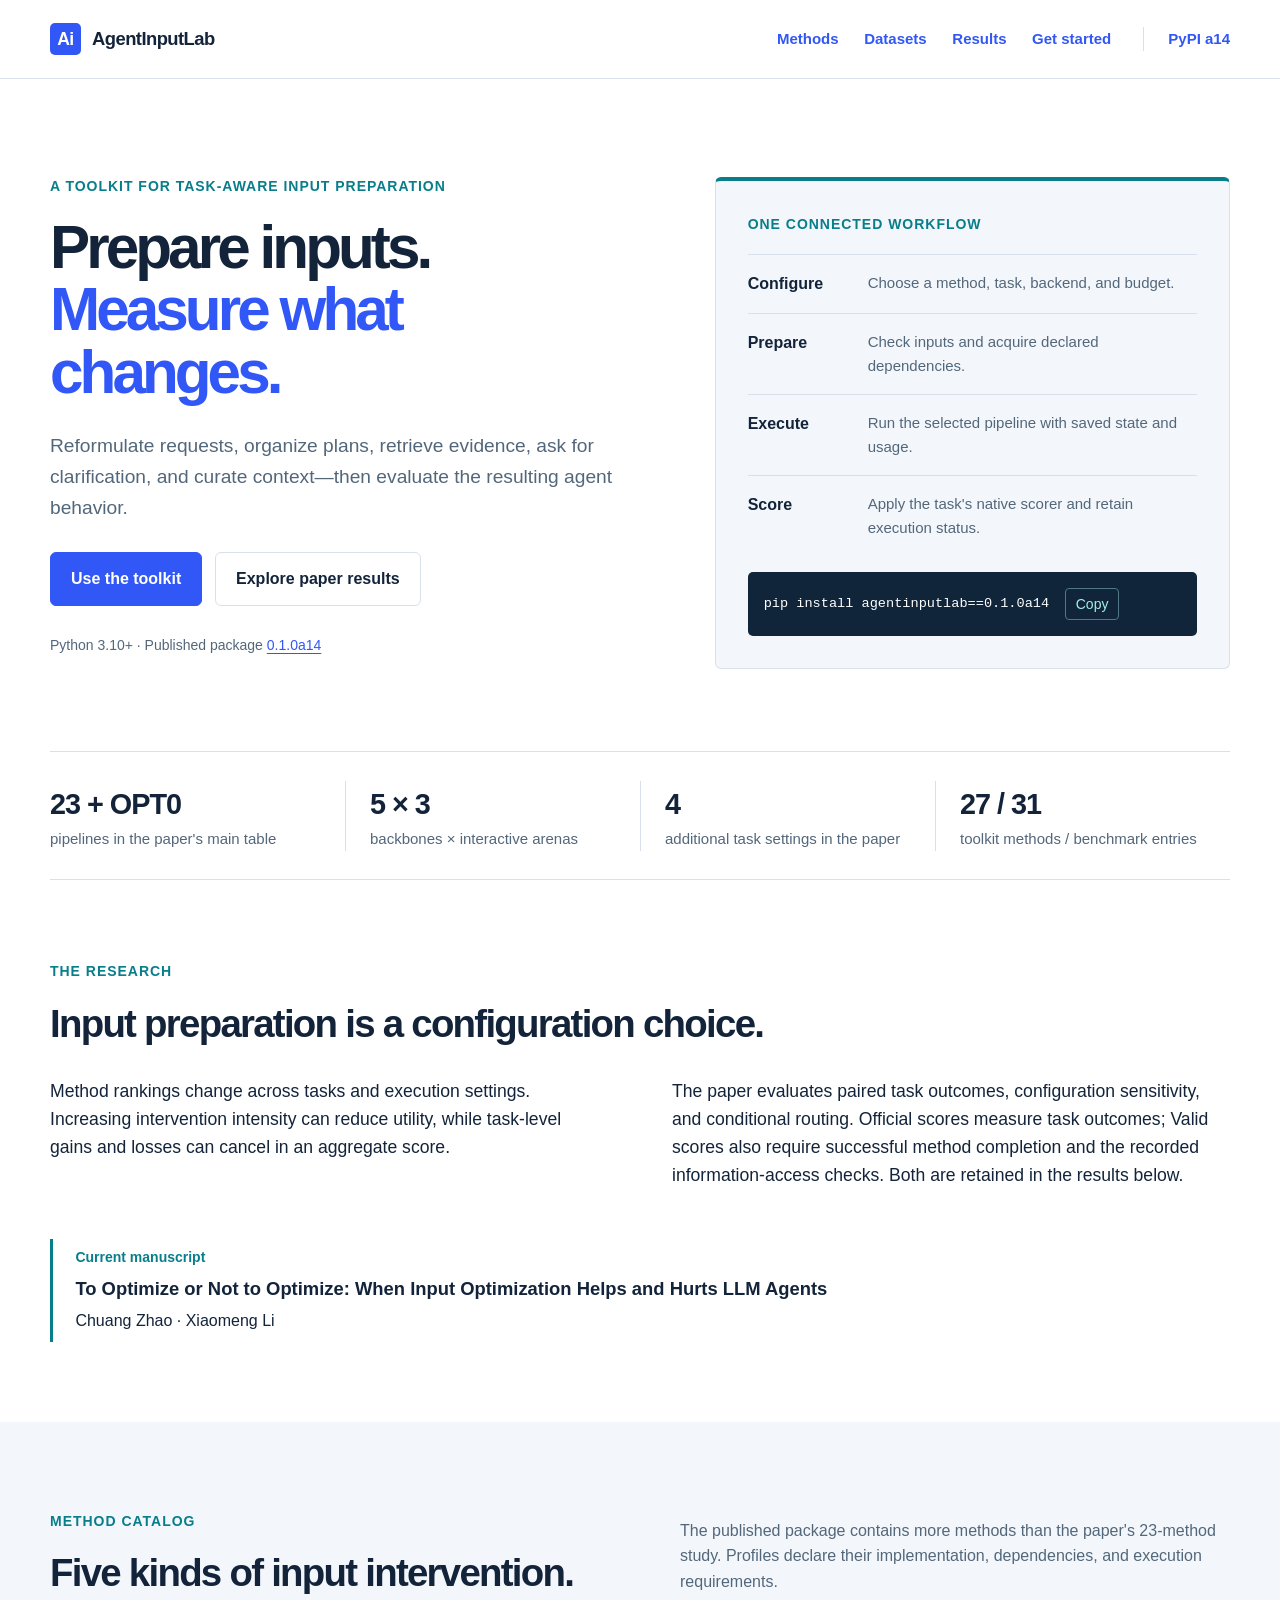
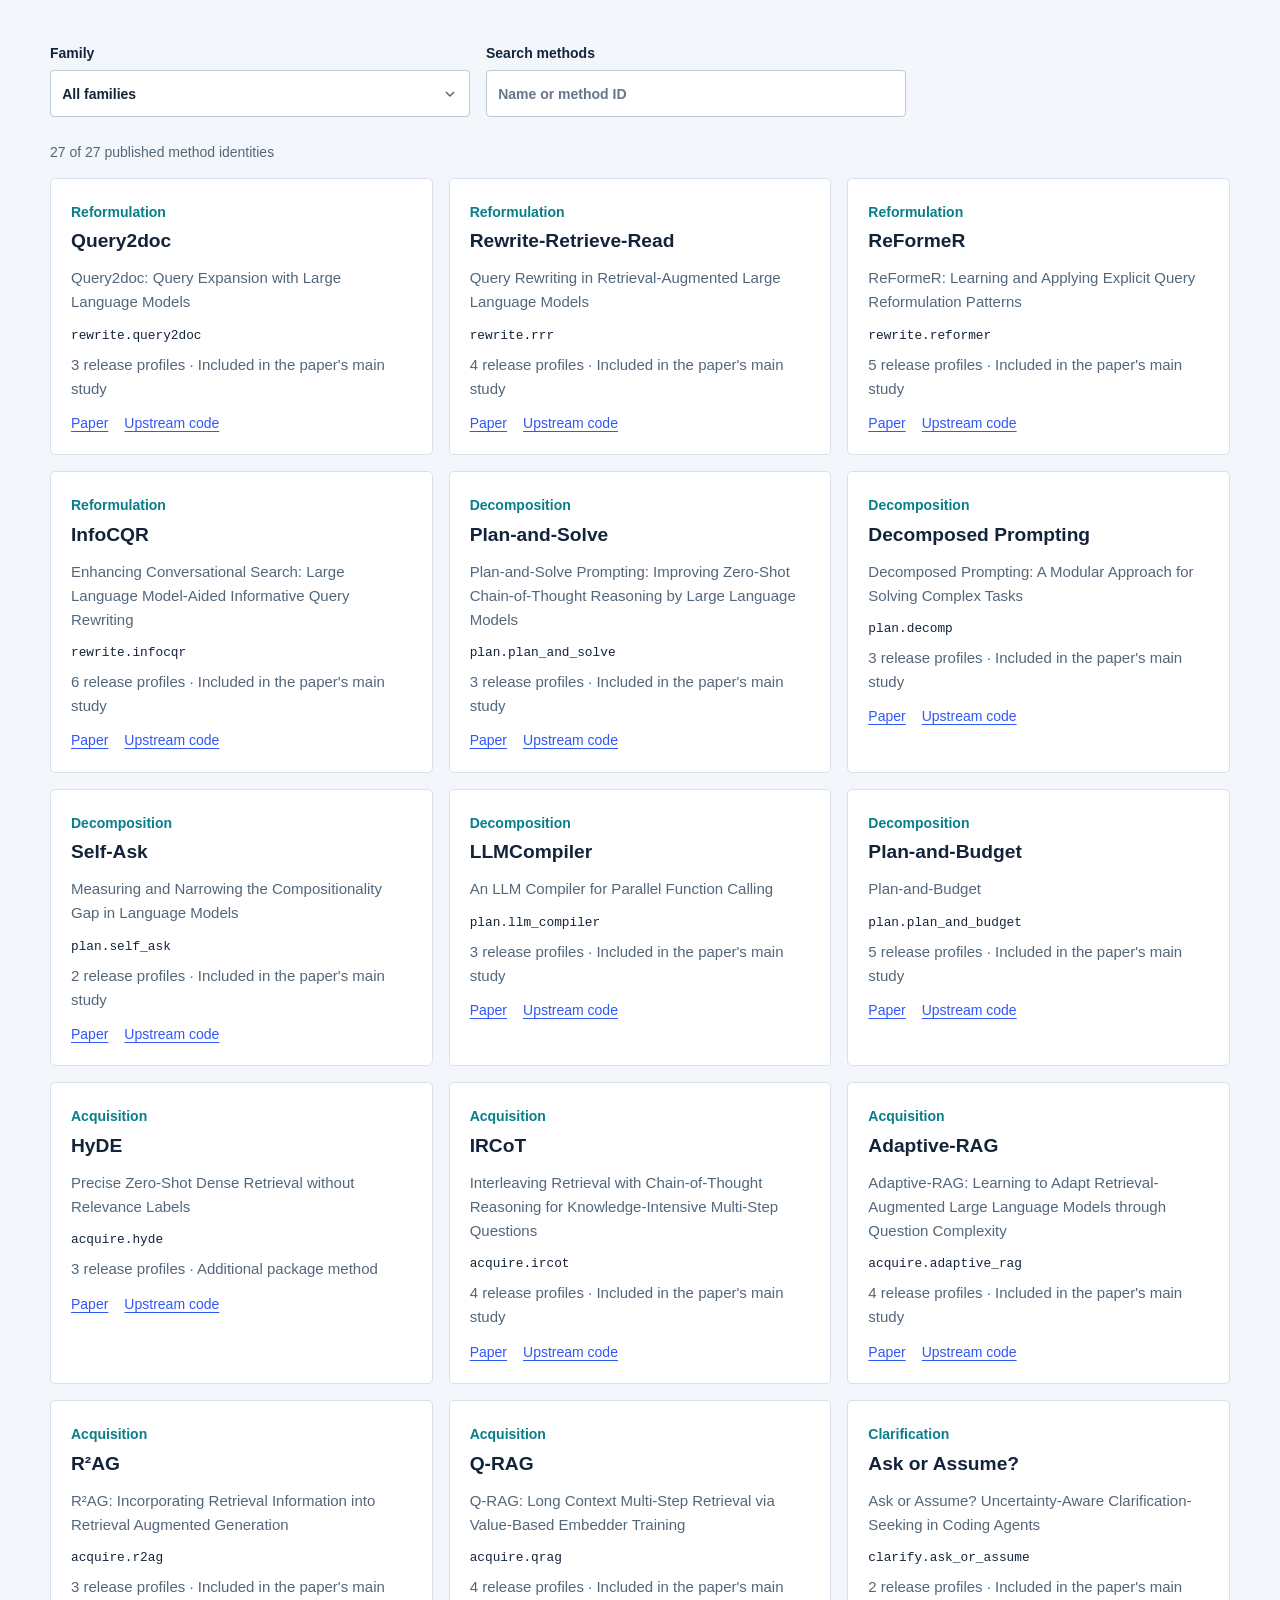
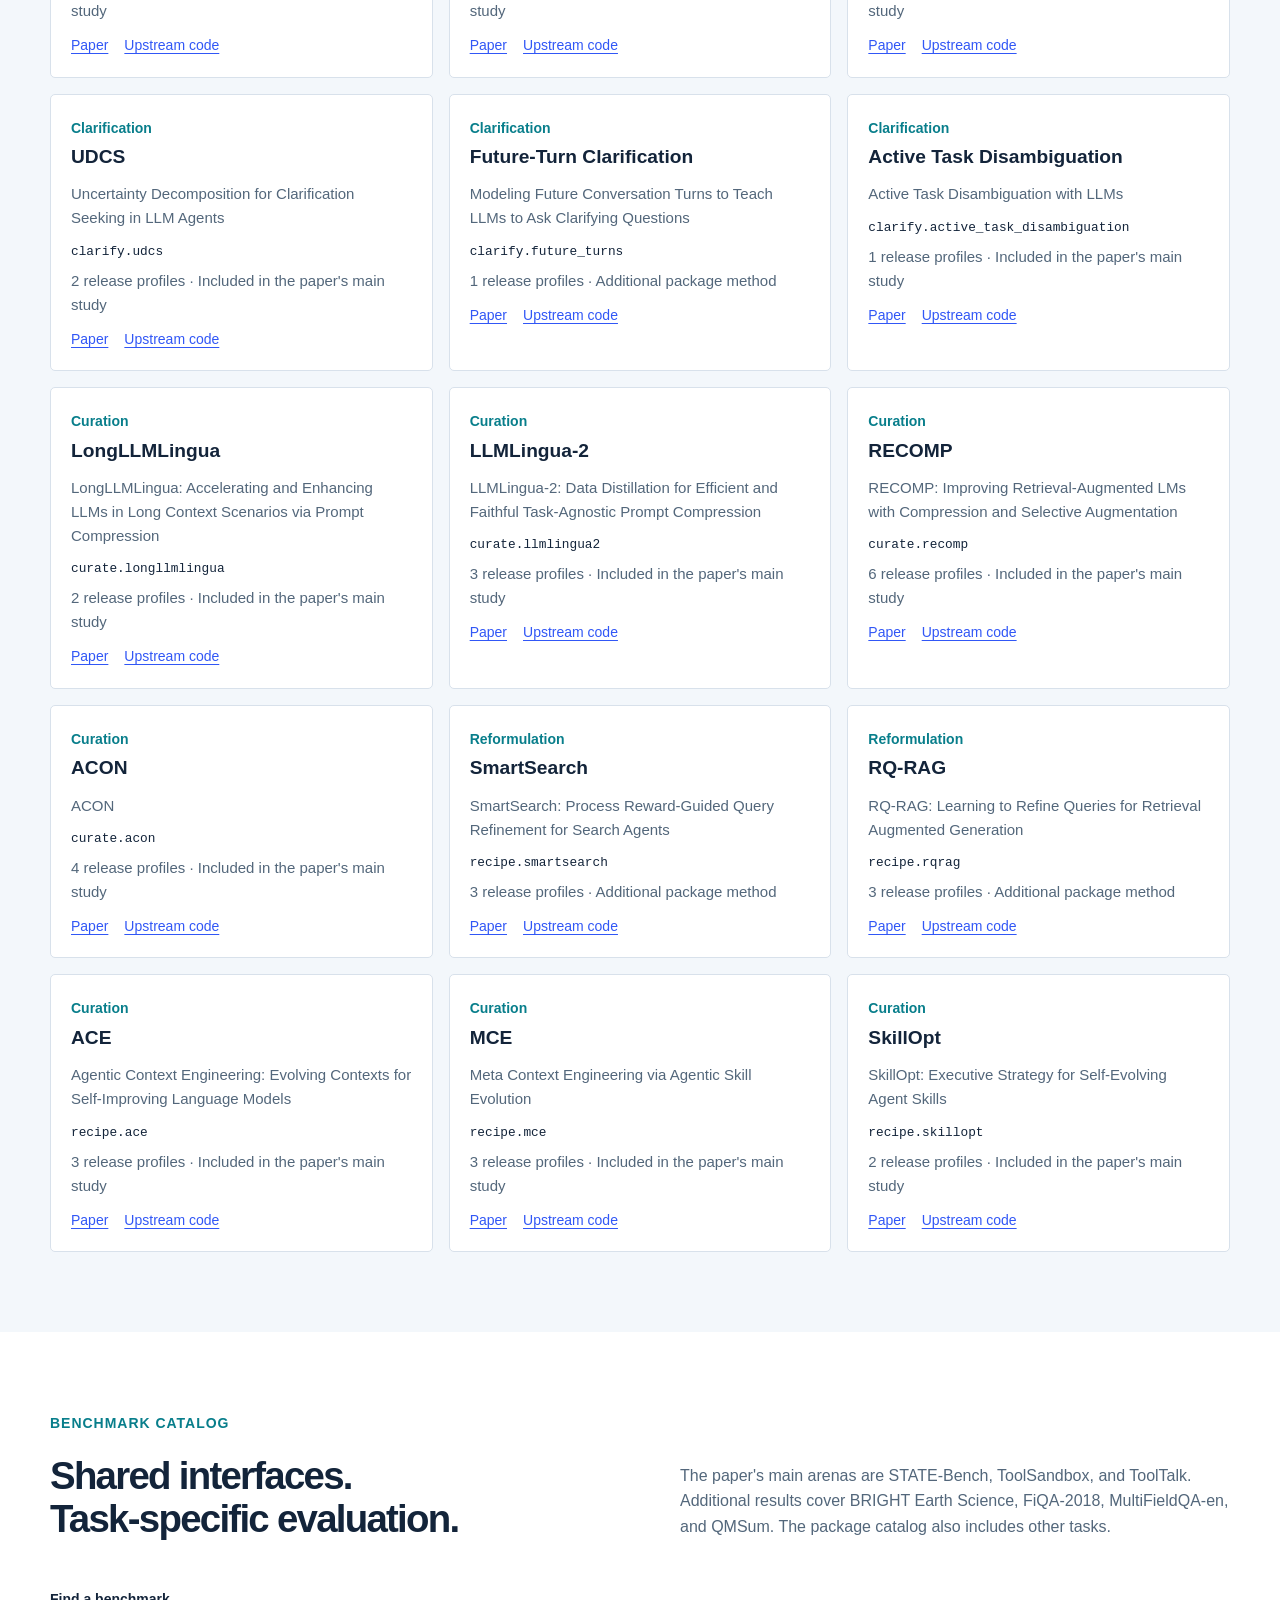
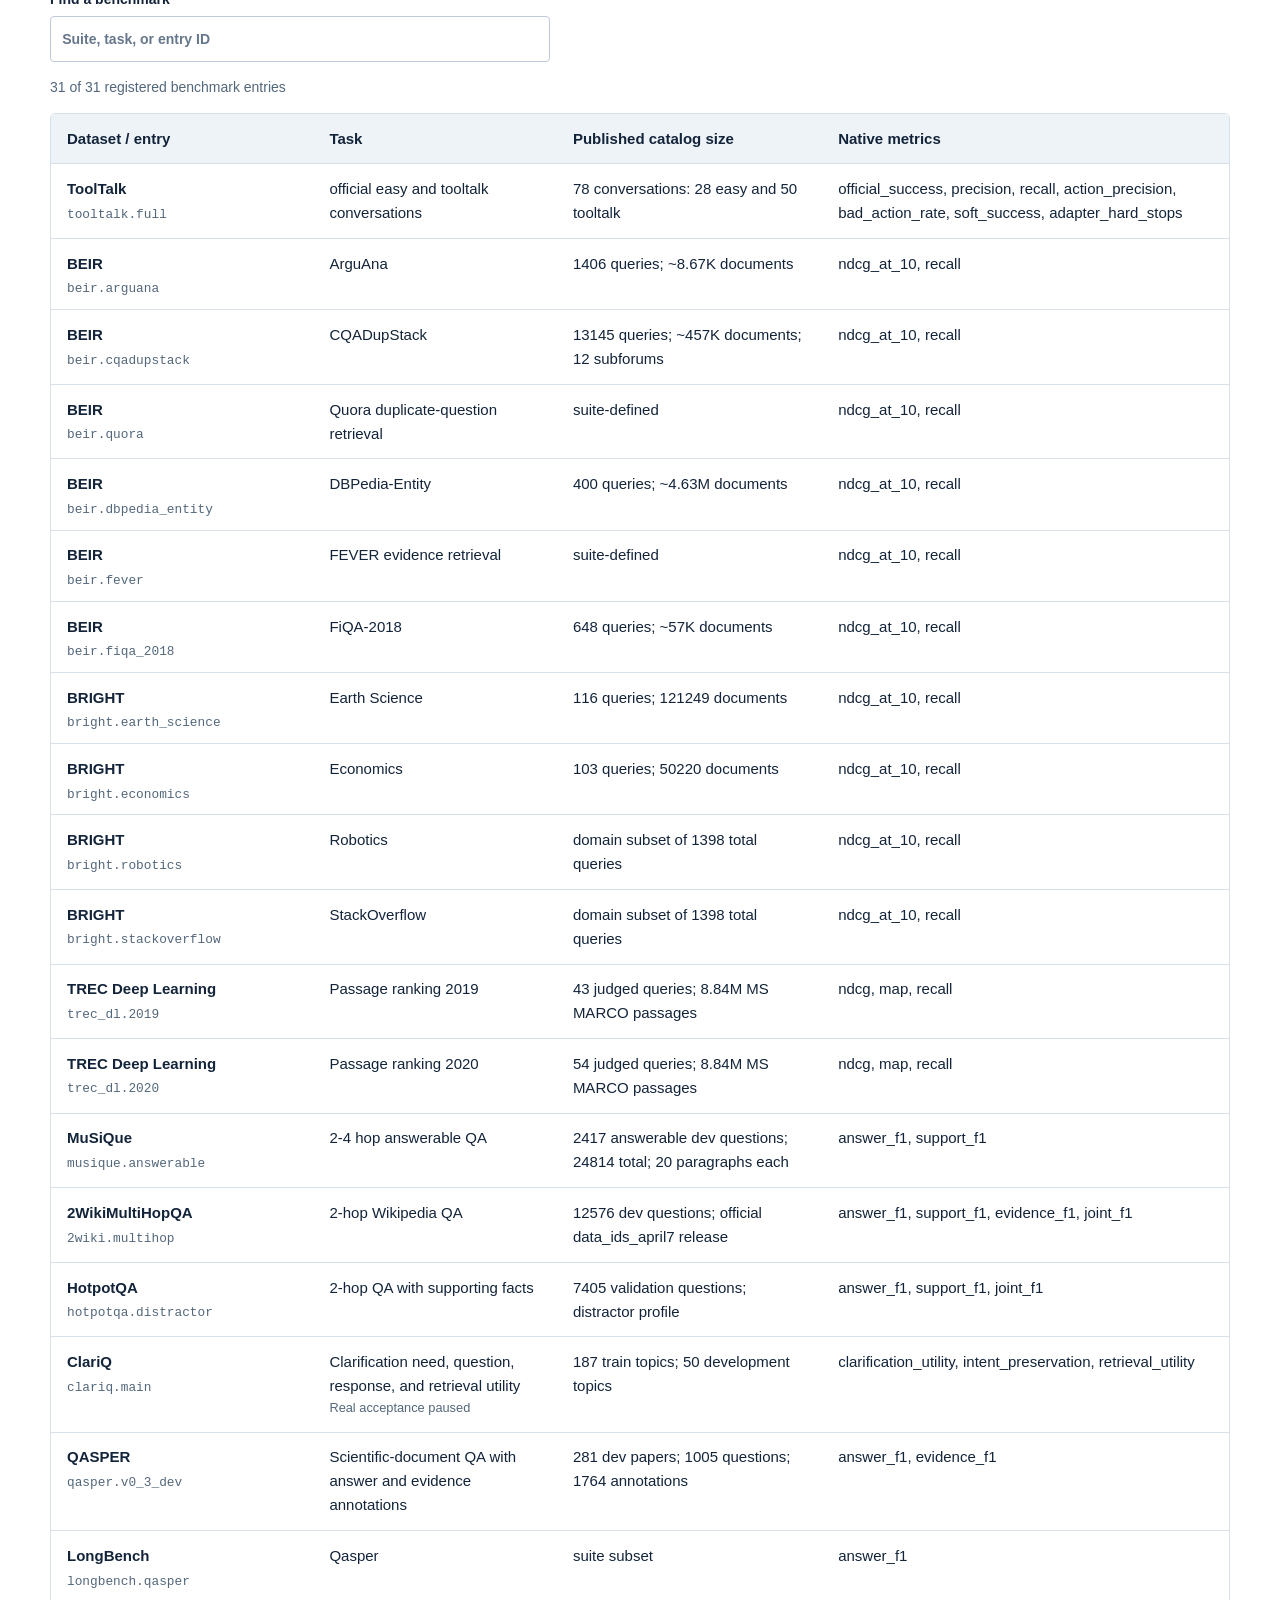
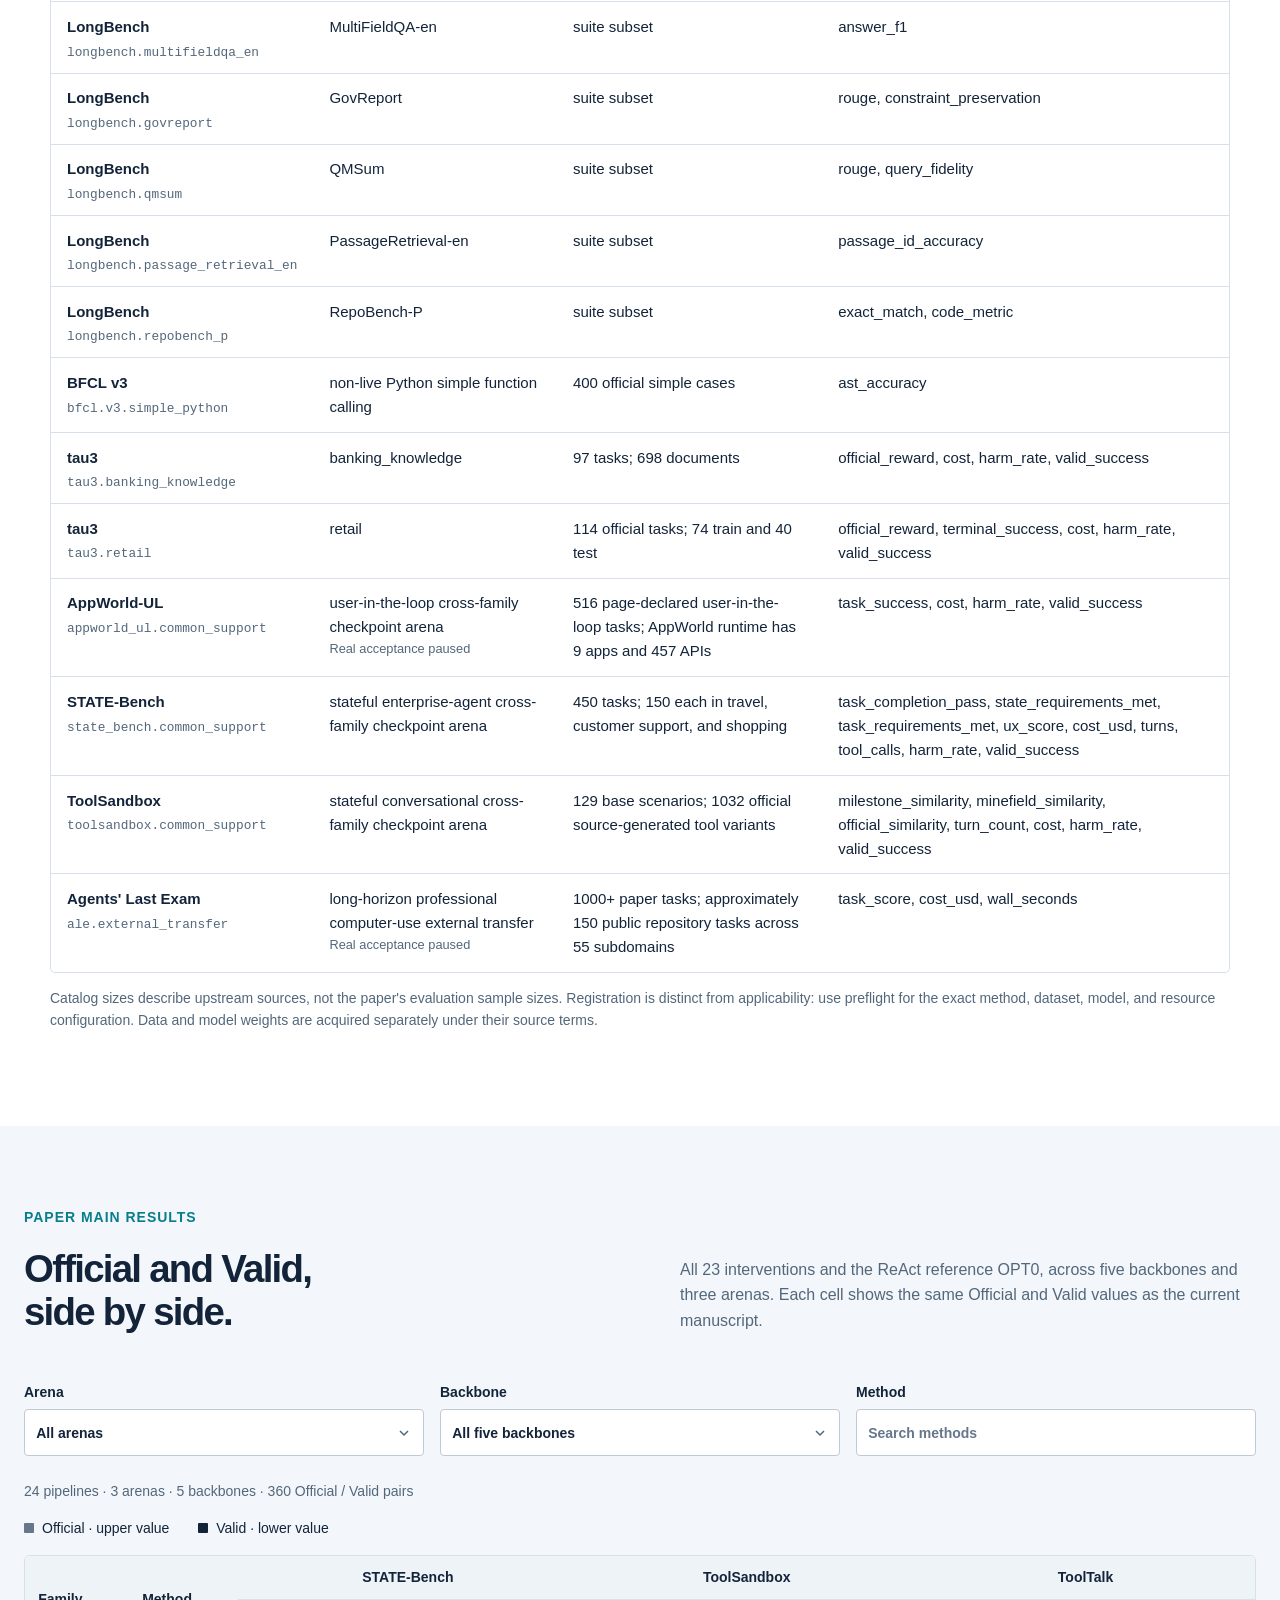
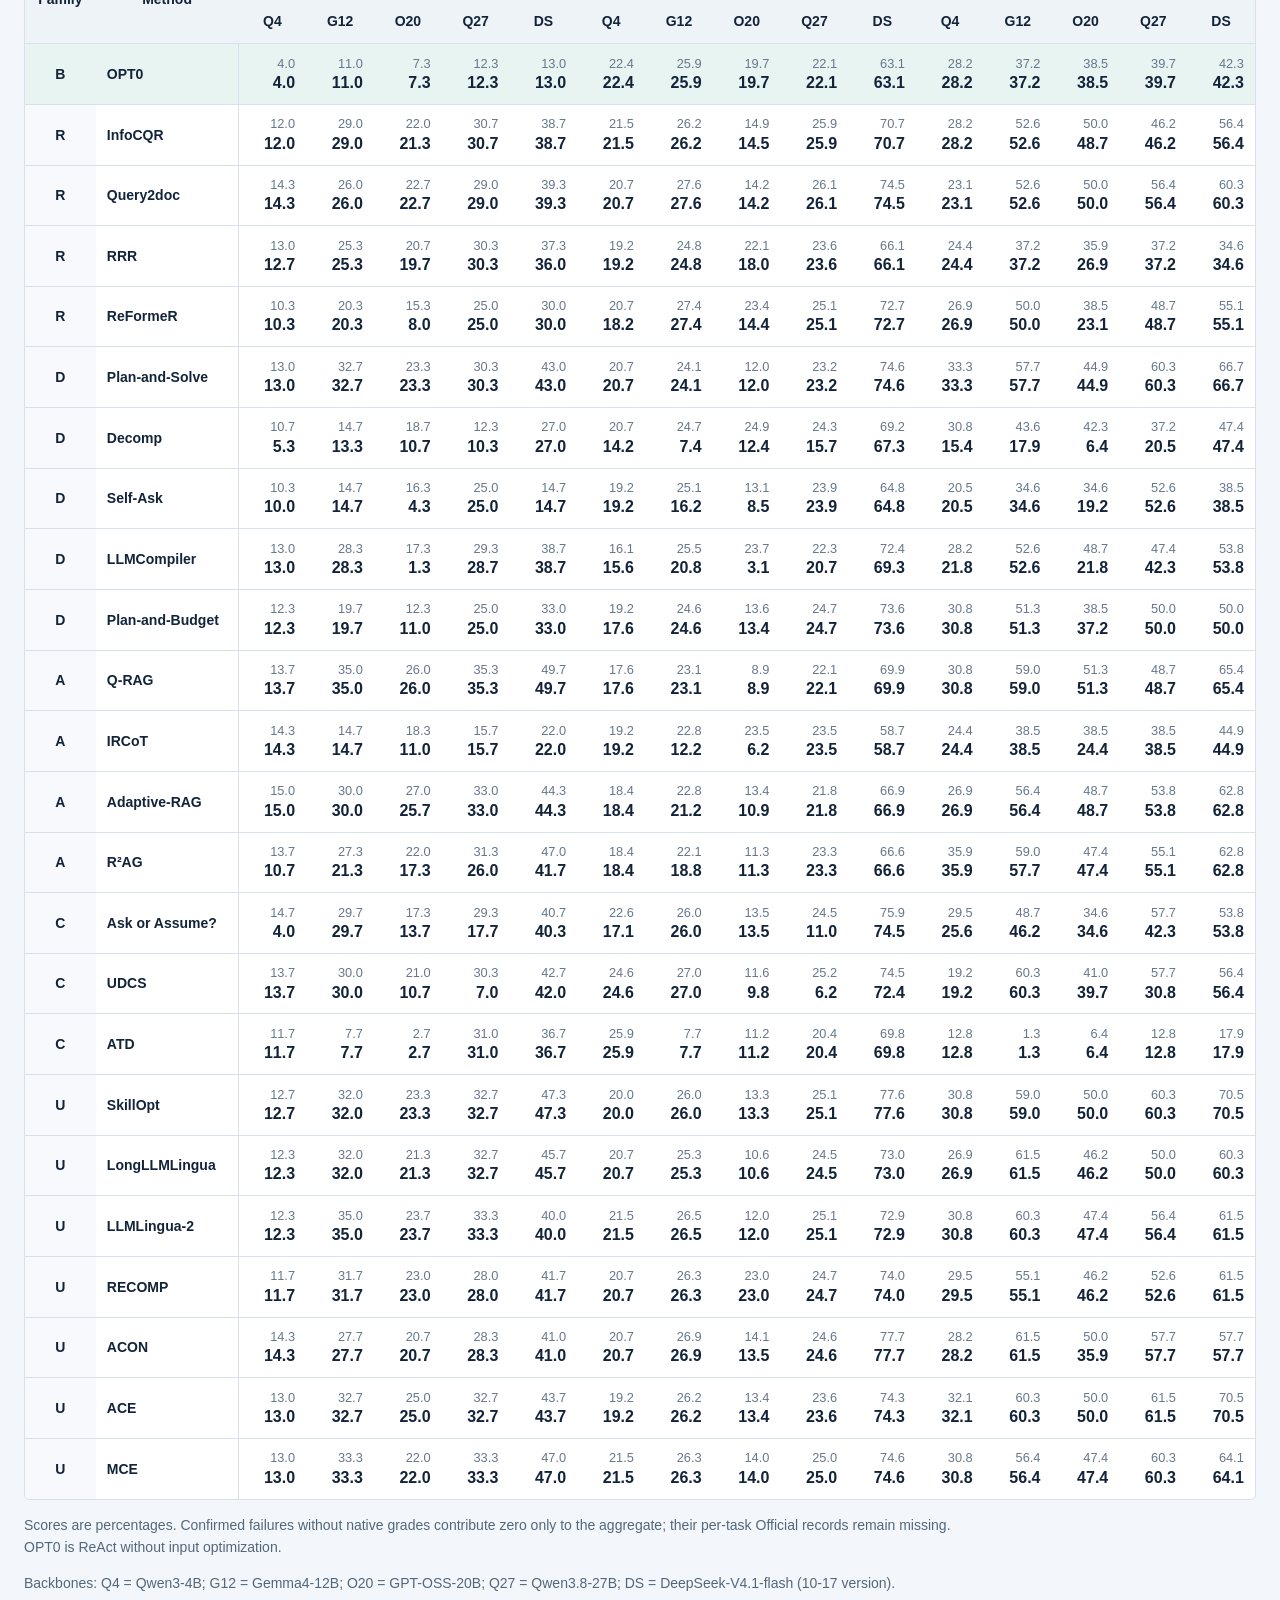
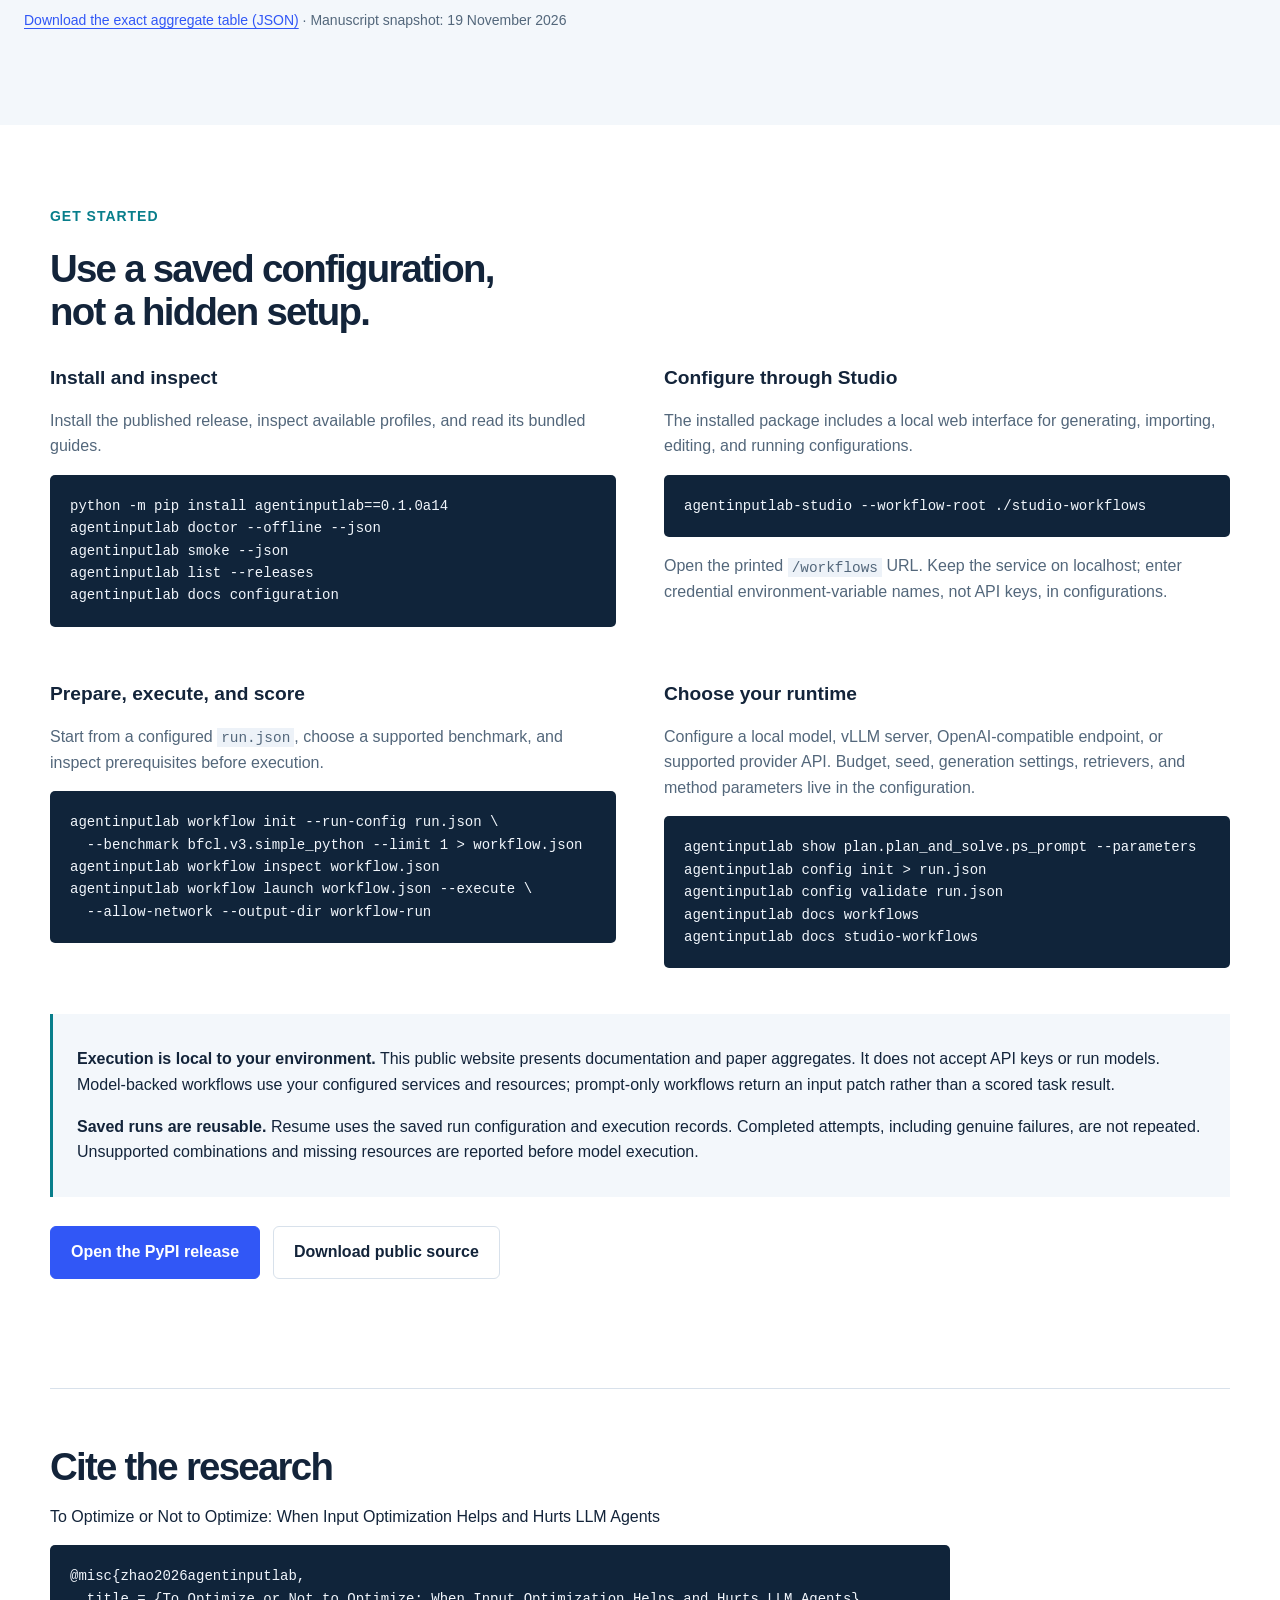
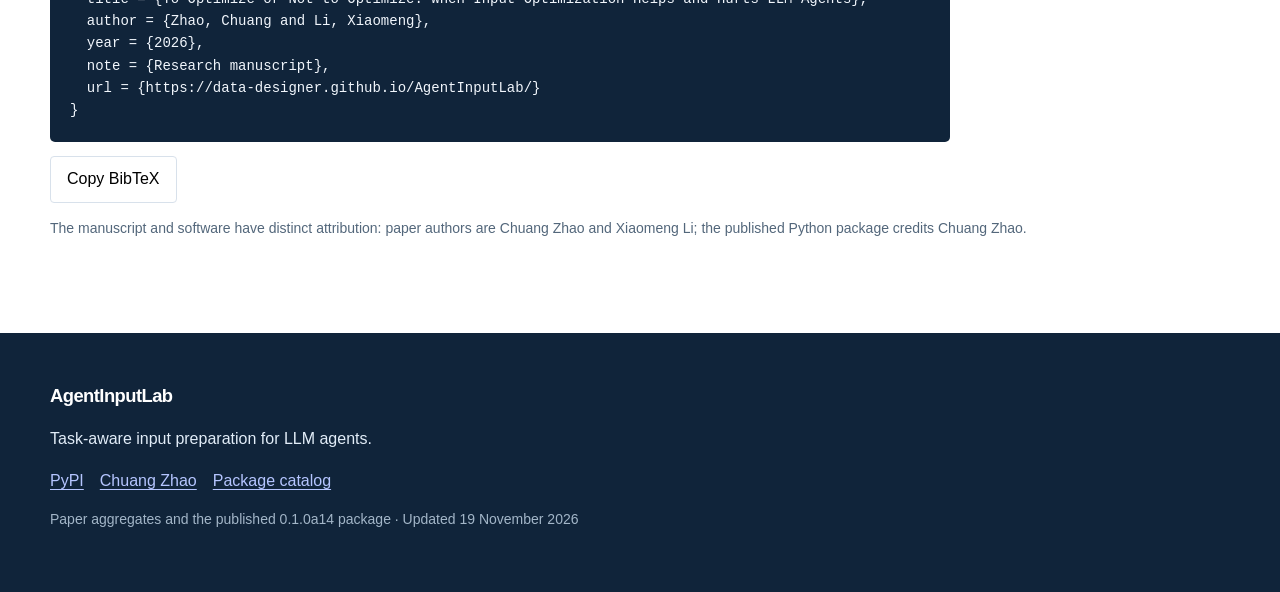
==== AgentInputLab/index.html @ c59e7b96 "Add AgentInputLab project site with current paper results and a14 guide" ====
<!doctype html>
<html lang="en">
<head>
  <meta charset="utf-8">
  <meta name="viewport" content="width=device-width,initial-scale=1">
  <meta name="description" content="AgentInputLab: task-aware input preparation for LLM agents. Explore the published Python toolkit, method and benchmark catalogs, and paper results.">
  <title>AgentInputLab · Task-aware input preparation</title>
  <link rel="icon" href="data:image/svg+xml,%3Csvg xmlns='http://www.w3.org/2000/svg' viewBox='0 0 32 32'%3E%3Crect width='32' height='32' rx='6' fill='%233157f6'/%3E%3Ctext x='16' y='22' text-anchor='middle' font-family='Arial' font-weight='bold' font-size='18' fill='white'%3EAi%3C/text%3E%3C/svg%3E">
  <link rel="canonical" href="https://data-designer.github.io/AgentInputLab/">
  <link rel="stylesheet" href="./style.css">
  <script src="./app.js" defer></script>
</head>
<body>
<a class="skip" href="#main">Skip to content</a>
<header><div class="shell nav"><a class="brand" href="#main"><span class="brand-mark">Ai</span>AgentInputLab</a><nav aria-label="Main navigation"><a href="#methods">Methods</a><a href="#datasets">Datasets</a><a href="#results">Results</a><a href="#use">Get started</a></nav><a class="nav-release" href="https://pypi.org/project/agentinputlab/0.1.0a14/">PyPI a14</a></div></header>
<main id="main">
  <section class="hero shell">
    <div><p class="eyebrow">A toolkit for task-aware input preparation</p><h1>Prepare inputs.<br><span>Measure what changes.</span></h1><p class="lead">Reformulate requests, organize plans, retrieve evidence, ask for clarification, and curate context—then evaluate the resulting agent behavior.</p><div class="actions"><a class="button primary" href="#use">Use the toolkit</a><a class="button" href="#results">Explore paper results</a></div><p class="small">Python 3.10+ · Published package <a href="https://pypi.org/project/agentinputlab/0.1.0a14/">0.1.0a14</a></p></div>
    <div class="hero-panel"><p class="eyebrow">One connected workflow</p><ol class="workflow"><li><strong>Configure</strong><span>Choose a method, task, backend, and budget.</span></li><li><strong>Prepare</strong><span>Check inputs and acquire declared dependencies.</span></li><li><strong>Execute</strong><span>Run the selected pipeline with saved state and usage.</span></li><li><strong>Score</strong><span>Apply the task's native scorer and retain execution status.</span></li></ol><div class="install"><code>pip install agentinputlab==0.1.0a14</code><button data-copy="pip install agentinputlab==0.1.0a14" aria-label="Copy install command">Copy</button></div></div>
  </section>
  <section class="facts shell" aria-label="Study and toolkit scope"><div><strong>23 + OPT0</strong><span>pipelines in the paper's main table</span></div><div><strong>5 × 3</strong><span>backbones × interactive arenas</span></div><div><strong>4</strong><span>additional task settings in the paper</span></div><div><strong id="catalog-count">27 / 31</strong><span>toolkit methods / benchmark entries</span></div></section>
  <section id="research" class="section shell"><div class="section-head"><p class="eyebrow">The research</p><h2>Input preparation is a configuration choice.</h2></div><div class="research-grid"><p>Method rankings change across tasks and execution settings. Increasing intervention intensity can reduce utility, while task-level gains and losses can cancel in an aggregate score.</p><p>The paper evaluates paired task outcomes, configuration sensitivity, and conditional routing. Official scores measure task outcomes; Valid scores also require successful method completion and the recorded information-access checks. Both are retained in the results below.</p></div><div class="paper-note"><span>Current manuscript</span><h3 id="paper-title">To Optimize or Not to Optimize: When Input Optimization Helps and Hurts LLM Agents</h3><p>Chuang Zhao · Xiaomeng Li</p></div></section>
  <section id="methods" class="section tinted"><div class="shell"><div class="section-head split"><div><p class="eyebrow">Method catalog</p><h2>Five kinds of input intervention.</h2></div><p>The published package contains more methods than the paper's 23-method study. Profiles declare their implementation, dependencies, and execution requirements.</p></div><div class="controls"><label>Family<select id="method-family"><option value="all">All families</option><option value="reformulate">Reformulation</option><option value="decompose">Decomposition</option><option value="acquire">Acquisition</option><option value="clarify">Clarification</option><option value="curate">Curation</option></select></label><label>Search methods<input id="method-query" type="search" placeholder="Name or method ID"></label></div><p id="method-count" class="small" aria-live="polite"></p><div id="method-list" class="method-list"></div></div></section>
  <section id="datasets" class="section shell"><div class="section-head split"><div><p class="eyebrow">Benchmark catalog</p><h2>Shared interfaces.<br>Task-specific evaluation.</h2></div><p>The paper's main arenas are STATE-Bench, ToolSandbox, and ToolTalk. Additional results cover BRIGHT Earth Science, FiQA-2018, MultiFieldQA-en, and QMSum. The package catalog also includes other tasks.</p></div><label class="search-wide">Find a benchmark<input id="dataset-query" type="search" placeholder="Suite, task, or entry ID"></label><p id="dataset-count" class="small" aria-live="polite"></p><div class="table-wrap" role="region" aria-label="Dataset catalog" tabindex="0"><table><thead><tr><th>Dataset / entry</th><th>Task</th><th>Published catalog size</th><th>Native metrics</th></tr></thead><tbody id="dataset-list"></tbody></table></div><p class="small">Catalog sizes describe upstream sources, not the paper's evaluation sample sizes. Registration is distinct from applicability: use preflight for the exact method, dataset, model, and resource configuration. Data and model weights are acquired separately under their source terms.</p></section>
  <section id="results" class="section tinted"><div class="shell wide"><div class="section-head split"><div><p class="eyebrow">Paper main results</p><h2>Official and Valid,<br>side by side.</h2></div><p>All 23 interventions and the ReAct reference OPT0, across five backbones and three arenas. Each cell shows the same Official and Valid values as the current manuscript.</p></div><div class="controls results-controls"><label>Arena<select id="result-arena"><option value="all">All arenas</option></select></label><label>Backbone<select id="result-model"><option value="all">All five backbones</option></select></label><label>Method<input type="search" id="result-query" placeholder="Search methods"></label></div><p id="result-count" class="small" aria-live="polite"></p><div class="score-key"><span><i class="official-key"></i>Official · upper value</span><span><i class="valid-key"></i>Valid · lower value</span></div><div class="table-wrap results-wrap" role="region" aria-label="Paper results; scroll horizontally for all models" tabindex="0"><table id="result-table"><caption class="sr-only">Official and Valid scores for 24 pipelines, five models, and three arenas</caption><thead id="result-head"></thead><tbody id="result-body"></tbody></table></div><div class="result-notes"><p>Scores are percentages. Confirmed failures without native grades contribute zero only to the aggregate; their per-task Official records remain missing. OPT0 is ReAct without input optimization.</p><p>Backbones: Q4 = Qwen3-4B; G12 = Gemma4-12B; O20 = GPT-OSS-20B; Q27 = Qwen3.8-27B; DS = DeepSeek-V4.1-flash (10-17 version).</p><p><a href="./paper-results.json" download>Download the exact aggregate table (JSON)</a> · <span id="source-date">Manuscript snapshot: 19 November 2026</span></p></div></div></section>
  <section id="use" class="section shell"><div class="section-head"><p class="eyebrow">Get started</p><h2>Use a saved configuration,<br>not a hidden setup.</h2></div><div class="guide-grid"><article><h3>Install and inspect</h3><p>Install the published release, inspect available profiles, and read its bundled guides.</p><pre><code>python -m pip install agentinputlab==0.1.0a14
agentinputlab doctor --offline --json
agentinputlab smoke --json
agentinputlab list --releases
agentinputlab docs configuration</code></pre></article><article><h3>Configure through Studio</h3><p>The installed package includes a local web interface for generating, importing, editing, and running configurations.</p><pre><code>agentinputlab-studio --workflow-root ./studio-workflows</code></pre><p>Open the printed <code>/workflows</code> URL. Keep the service on localhost; enter credential environment-variable names, not API keys, in configurations.</p></article><article><h3>Prepare, execute, and score</h3><p>Start from a configured <code>run.json</code>, choose a supported benchmark, and inspect prerequisites before execution.</p><pre><code>agentinputlab workflow init --run-config run.json \
  --benchmark bfcl.v3.simple_python --limit 1 > workflow.json
agentinputlab workflow inspect workflow.json
agentinputlab workflow launch workflow.json --execute \
  --allow-network --output-dir workflow-run</code></pre></article><article><h3>Choose your runtime</h3><p>Configure a local model, vLLM server, OpenAI-compatible endpoint, or supported provider API. Budget, seed, generation settings, retrievers, and method parameters live in the configuration.</p><pre><code>agentinputlab show plan.plan_and_solve.ps_prompt --parameters
agentinputlab config init > run.json
agentinputlab config validate run.json
agentinputlab docs workflows
agentinputlab docs studio-workflows</code></pre></article></div><div class="usage-note"><p><strong>Execution is local to your environment.</strong> This public website presents documentation and paper aggregates. It does not accept API keys or run models. Model-backed workflows use your configured services and resources; prompt-only workflows return an input patch rather than a scored task result.</p><p><strong>Saved runs are reusable.</strong> Resume uses the saved run configuration and execution records. Completed attempts, including genuine failures, are not repeated. Unsupported combinations and missing resources are reported before model execution.</p></div><div class="actions"><a class="button primary" href="https://pypi.org/project/agentinputlab/0.1.0a14/">Open the PyPI release</a><a class="button" href="https://pypi.org/project/agentinputlab/0.1.0a14/#files">Download public source</a></div></section>
  <section class="section citation shell"><h2>Cite the research</h2><p id="citation-title">To Optimize or Not to Optimize: When Input Optimization Helps and Hurts LLM Agents</p><pre><code id="citation-code"></code></pre><button id="copy-citation">Copy BibTeX</button><p class="small">The manuscript and software have distinct attribution: paper authors are Chuang Zhao and Xiaomeng Li; the published Python package credits Chuang Zhao.</p></section>
</main>
<footer><div class="shell"><a class="brand" href="#main">AgentInputLab</a><p>Task-aware input preparation for LLM agents.</p><div><a href="https://pypi.org/project/agentinputlab/">PyPI</a><a href="https://data-designer.github.io/">Chuang Zhao</a><a href="./catalog.json" download>Package catalog</a></div><p class="small">Paper aggregates and the published 0.1.0a14 package · Updated 19 November 2026</p></div></footer>
<div id="notification" role="status" aria-live="polite"></div>
<noscript><p class="shell">JavaScript enables catalog filtering and the results table. Download <a href="./paper-results.json">paper results</a> and <a href="./catalog.json">the package catalog</a> directly.</p></noscript>
</body>
</html>
---- AgentInputLab/style.css ----
:root{--ink:#13243a;--muted:#53677b;--blue:#3157f6;--teal:#087e8b;--line:#d8e1eb;--tint:#f3f7fb;--sans:"Avenir Next","Segoe UI",Arial,sans-serif;--mono:"SFMono-Regular",Consolas,monospace}*{box-sizing:border-box}html{scroll-behavior:smooth;scroll-padding-top:6rem}body{margin:0;font:1rem/1.6 var(--sans);color:var(--ink);background:#fff}a{color:var(--blue);text-underline-offset:3px}a:hover{color:var(--teal)}button,input,select{font:inherit}button,select{cursor:pointer}button:focus-visible,a:focus-visible,input:focus-visible,select:focus-visible,[tabindex]:focus-visible{outline:3px solid var(--teal);outline-offset:4px}.shell{width:min(1180px,calc(100% - 3rem));margin:auto}.wide{width:min(1420px,calc(100% - 3rem))}.small{font-size:.875rem;color:var(--muted)}header{position:sticky;top:0;background:rgba(255,255,255,.97);border-bottom:1px solid var(--line);z-index:10}.nav{display:flex;align-items:center;gap:2rem;min-height:78px}.brand{font-weight:800;text-decoration:none;color:var(--ink);font-size:1.15rem;display:inline-flex;align-items:center;gap:.7rem;letter-spacing:-.03em}.brand-mark{background:var(--blue);color:white;padding:.1rem .45rem;font-size:1.1rem;border-radius:5px}.nav nav{display:flex;gap:1.6rem;margin-left:auto}.nav nav a,.nav-release{text-decoration:none;font-size:.9375rem;font-weight:600}.nav-release{border-left:1px solid var(--line);padding-left:1.5rem}.hero{display:grid;grid-template-columns:1.15fr 1fr;align-items:center;gap:4.5rem;padding-top:6rem;padding-bottom:5rem}.eyebrow{font-size:.875rem;font-weight:750;color:var(--teal);margin:0 0 1.2rem;text-transform:uppercase;letter-spacing:.07em}h1{font-size:clamp(2.7rem,4.7vw,4.6rem);letter-spacing:-.065em;line-height:1.04;margin:0 0 1.7rem;font-weight:760}h1 span{color:var(--blue)}h2{font-size:clamp(2rem,3vw,3.15rem);line-height:1.12;letter-spacing:-.045em;margin:.5rem 0 1rem}h3{font-size:1.2rem;line-height:1.4;margin:0 0 .7rem}.lead{font-size:1.2rem;color:var(--muted);max-width:36rem}.actions{display:flex;flex-wrap:wrap;gap:.8rem;margin:1.8rem 0}.button{display:inline-flex;justify-content:center;align-items:center;padding:.8rem 1.25rem;text-decoration:none;border:1px solid var(--line);border-radius:6px;font-weight:650;color:var(--ink);min-height:48px}.button.primary{background:var(--blue);border-color:var(--blue);color:white}.button:hover{border-color:var(--teal)}.hero-panel{border:1px solid var(--line);border-top:4px solid var(--teal);padding:2rem;background:var(--tint);border-radius:6px}.workflow{list-style:none;padding:0;margin:0}.workflow li{display:grid;grid-template-columns:6.5rem 1fr;gap:1rem;padding:1rem 0;border-top:1px solid var(--line)}.workflow strong{font-size:1rem}.workflow span{font-size:.9375rem;color:var(--muted)}.install{background:#10243a;color:white;padding:1rem;display:flex;gap:1rem;align-items:center;margin-top:1rem;border-radius:5px}.install code{font-size:.85rem;overflow-wrap:anywhere}.install button{background:transparent;color:#a3eee5;border:1px solid #527784;border-radius:4px;padding:.25rem .6rem;font-size:.875rem}.facts{display:grid;grid-template-columns:repeat(4,1fr);border-top:1px solid var(--line);border-bottom:1px solid var(--line);padding:1.8rem 0}.facts div{padding:0 1.5rem;border-left:1px solid var(--line)}.facts div:first-child{padding-left:0;border:0}.facts strong{display:block;font-size:1.8rem;letter-spacing:-.035em}.facts span{display:block;color:var(--muted);font-size:.9375rem;max-width:15rem}.section{padding-top:5rem;padding-bottom:5rem}.tinted{background:var(--tint)}.section-head{margin-bottom:2rem;max-width:47rem}.section-head.split{display:grid;grid-template-columns:1fr 1fr;align-items:end;gap:5rem;max-width:none}.section-head.split>p{color:var(--muted);margin-bottom:1rem}.research-grid{display:grid;grid-template-columns:1fr 1fr;gap:4rem}.research-grid p{margin-top:0;font-size:1.1rem}.paper-note{border-left:3px solid var(--teal);padding:.3rem 0 .3rem 1.4rem;margin-top:2rem}.paper-note>span{font-size:.875rem;color:var(--teal);font-weight:650}.paper-note h3{margin:.4rem 0;font-size:1.15rem}.paper-note p{margin:.2rem 0}.controls{display:flex;flex-wrap:wrap;gap:1rem;margin:1.5rem 0}.controls label{flex:1;min-width:180px;max-width:420px}label{font-size:.875rem;font-weight:600;display:block}input,select{display:block;width:100%;margin-top:.35rem;background:white;border:1px solid #bdcad8;border-radius:4px;padding:.7rem;color:var(--ink);min-height:45px}input::placeholder{color:#66768b}.method-list{display:grid;grid-template-columns:repeat(3,1fr);gap:1rem}.method{background:white;border:1px solid var(--line);padding:1.25rem;border-radius:5px}.method .family{font-size:.875rem;color:var(--teal);font-weight:650}.method h3{margin:.25rem 0 .7rem}.method p{font-size:.9375rem;color:var(--muted);margin:.4rem 0}.method code{font-size:.8rem;overflow-wrap:anywhere}.method-links{display:flex;gap:1rem;margin-top:.7rem;font-size:.875rem}.search-wide{max-width:500px}.table-wrap{overflow:auto;border:1px solid var(--line);border-radius:5px;background:white}.table-wrap table{border-collapse:collapse;width:100%;font-size:.9375rem}th{text-align:left;background:#eef3f8;font-weight:650}th,td{padding:.8rem 1rem;border-bottom:1px solid var(--line);vertical-align:top}td small{display:block;color:var(--muted);font-size:.8rem}tbody tr:last-child td,tbody tr:last-child th{border-bottom:0}.dataset-code{font: .8rem var(--mono);color:var(--muted);display:block;margin-top:.35rem}td.metric{min-width:170px}.results-wrap table{font-size:.875rem;font-variant-numeric:tabular-nums}.results-wrap th,.results-wrap td{padding:.65rem .7rem;white-space:nowrap;vertical-align:middle}.results-wrap thead th{text-align:center}.results-wrap tbody th{text-align:left;position:sticky;left:0;background:white;border-right:1px solid var(--line);z-index:1}.results-wrap tr.reference th,.results-wrap tr.reference td{background:#e8f4f2}.results-wrap td{text-align:right;min-width:64px}.results-wrap .family-cell{font-weight:650;text-align:center;background:#f7f9fc;min-width:40px}.score{display:block;line-height:1.35}.score.official{font-size:.8rem;color:#66768b}.score.valid{font-size:1rem;color:var(--ink);font-weight:650}.score-key{display:flex;gap:1.8rem;font-size:.875rem;align-items:center;margin-bottom:1rem}.score-key span{display:inline-flex;align-items:center;gap:.5rem}.score-key i{display:inline-block;width:10px;height:10px;border-radius:1px}.official-key{background:#66768b}.valid-key{background:#13243a}.result-notes{max-width:950px;color:var(--muted);font-size:.875rem}.guide-grid{display:grid;grid-template-columns:1fr 1fr;gap:2.5rem 3rem}.guide-grid p{color:var(--muted)}pre{font: .875rem/1.6 var(--mono);background:#10243a;color:#f1f6fc;border-radius:5px;padding:1.25rem;overflow:auto}p code{background:#edf2f8;padding:.1rem .25rem;font-size:.9em}code{font-family:var(--mono)}.usage-note{background:var(--tint);padding:1rem 1.5rem;margin-top:2rem;border-left:3px solid var(--teal)}.citation{border-top:1px solid var(--line);padding-top:3rem}.citation pre{max-width:900px}.citation button{background:white;border:1px solid var(--line);padding:.6rem 1rem;border-radius:4px}footer{background:#10243a;color:#e2edf8;padding:3rem 0}footer .brand{color:white}footer a{color:#b5c5ff;margin-right:1rem}footer .small{color:#a3b6c8}.skip{position:absolute;top:-80px;background:white;padding:1rem;z-index:100}.skip:focus{top:0}.sr-only{position:absolute;width:1px;height:1px;overflow:hidden;clip:rect(0,0,0,0);white-space:nowrap}#notification{position:fixed;bottom:1.5rem;left:50%;transform:translateX(-50%);background:#10243a;color:white;padding:.7rem 1.2rem;border-radius:4px;display:none;z-index:20}.error{padding:1rem;color:#a33232;border:1px solid #e6b1b1}.empty{grid-column:1/-1;color:var(--muted)}@media(max-width:960px){.hero{gap:2rem}.section-head.split{gap:2rem}.method-list{grid-template-columns:repeat(2,1fr)}.nav{gap:1rem}.nav nav{gap:1rem}.nav-release{display:none}}@media(max-width:700px){.shell,.wide{width:calc(100% - 2rem)}.nav{flex-wrap:wrap;padding:.8rem 0;min-height:auto}.nav nav{width:100%;margin:0;justify-content:space-between;gap:.6rem}.nav nav a{font-size:.875rem}.hero{grid-template-columns:1fr;padding-top:3.5rem;padding-bottom:3rem}.hero-panel{padding:1.4rem}.facts{grid-template-columns:1fr 1fr;gap:1.5rem}.facts div{padding:0;border:0}.facts strong{font-size:1.5rem}.section{padding:3.5rem 0}.section-head.split,.research-grid,.guide-grid{grid-template-columns:1fr;gap:1rem}.method-list{grid-template-columns:1fr}.workflow li{grid-template-columns:5.5rem 1fr}.controls label{max-width:none}.score-key{gap:1rem;flex-wrap:wrap}.results-wrap th,.results-wrap td{padding:.6rem .5rem}.guide-grid{gap:2rem}.paper-note .small{line-height:1.6}}@media(prefers-reduced-motion:reduce){html{scroll-behavior:auto}}
.guide-grid > article, .hero > div { min-width: 0; }
.install code { min-width: 0; }
select[id] { appearance: none; background-image: url("data:image/svg+xml,%3Csvg xmlns='http://www.w3.org/2000/svg' width='16' height='16' viewBox='0 0 16 16'%3E%3Cpath d='m4 6 4 4 4-4' fill='none' stroke='%2353677b' stroke-width='1.5'/%3E%3C/svg%3E"); background-repeat: no-repeat; background-position: right .7rem center; padding-right: 2.1rem; }
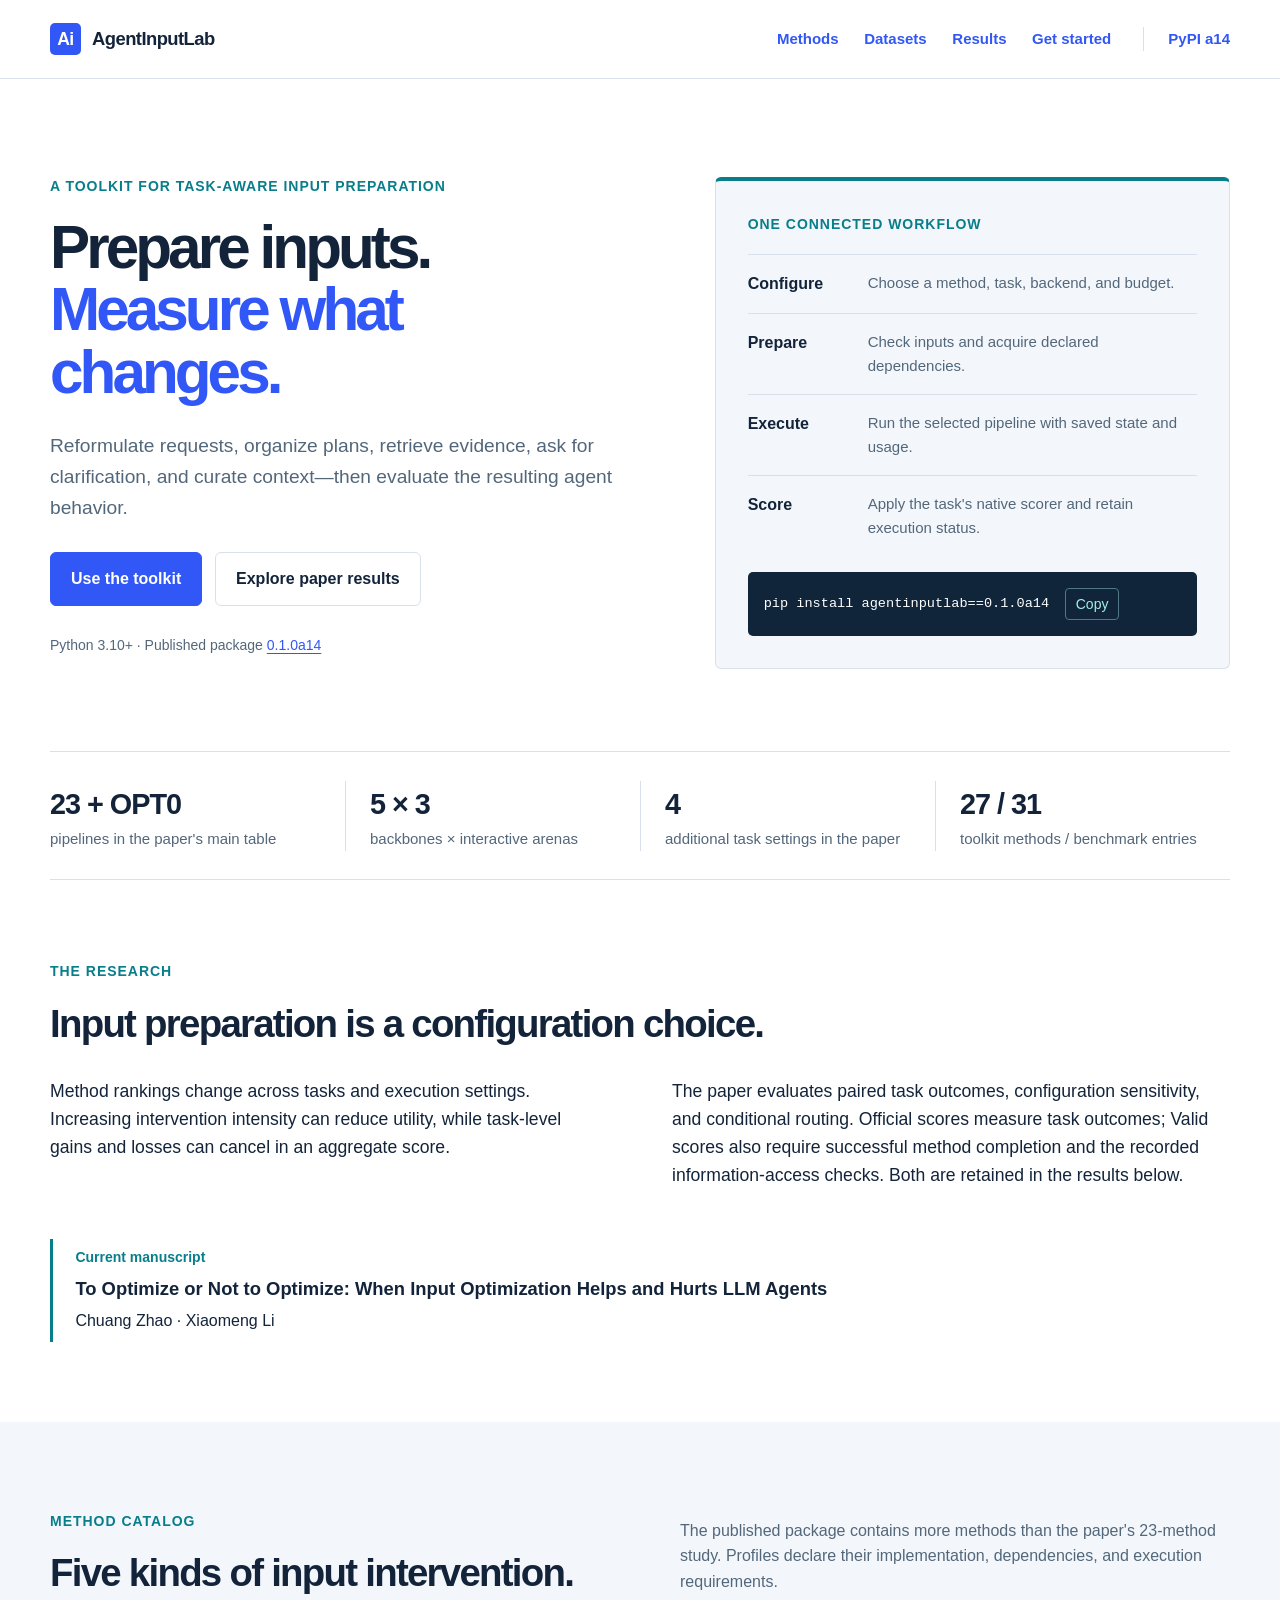
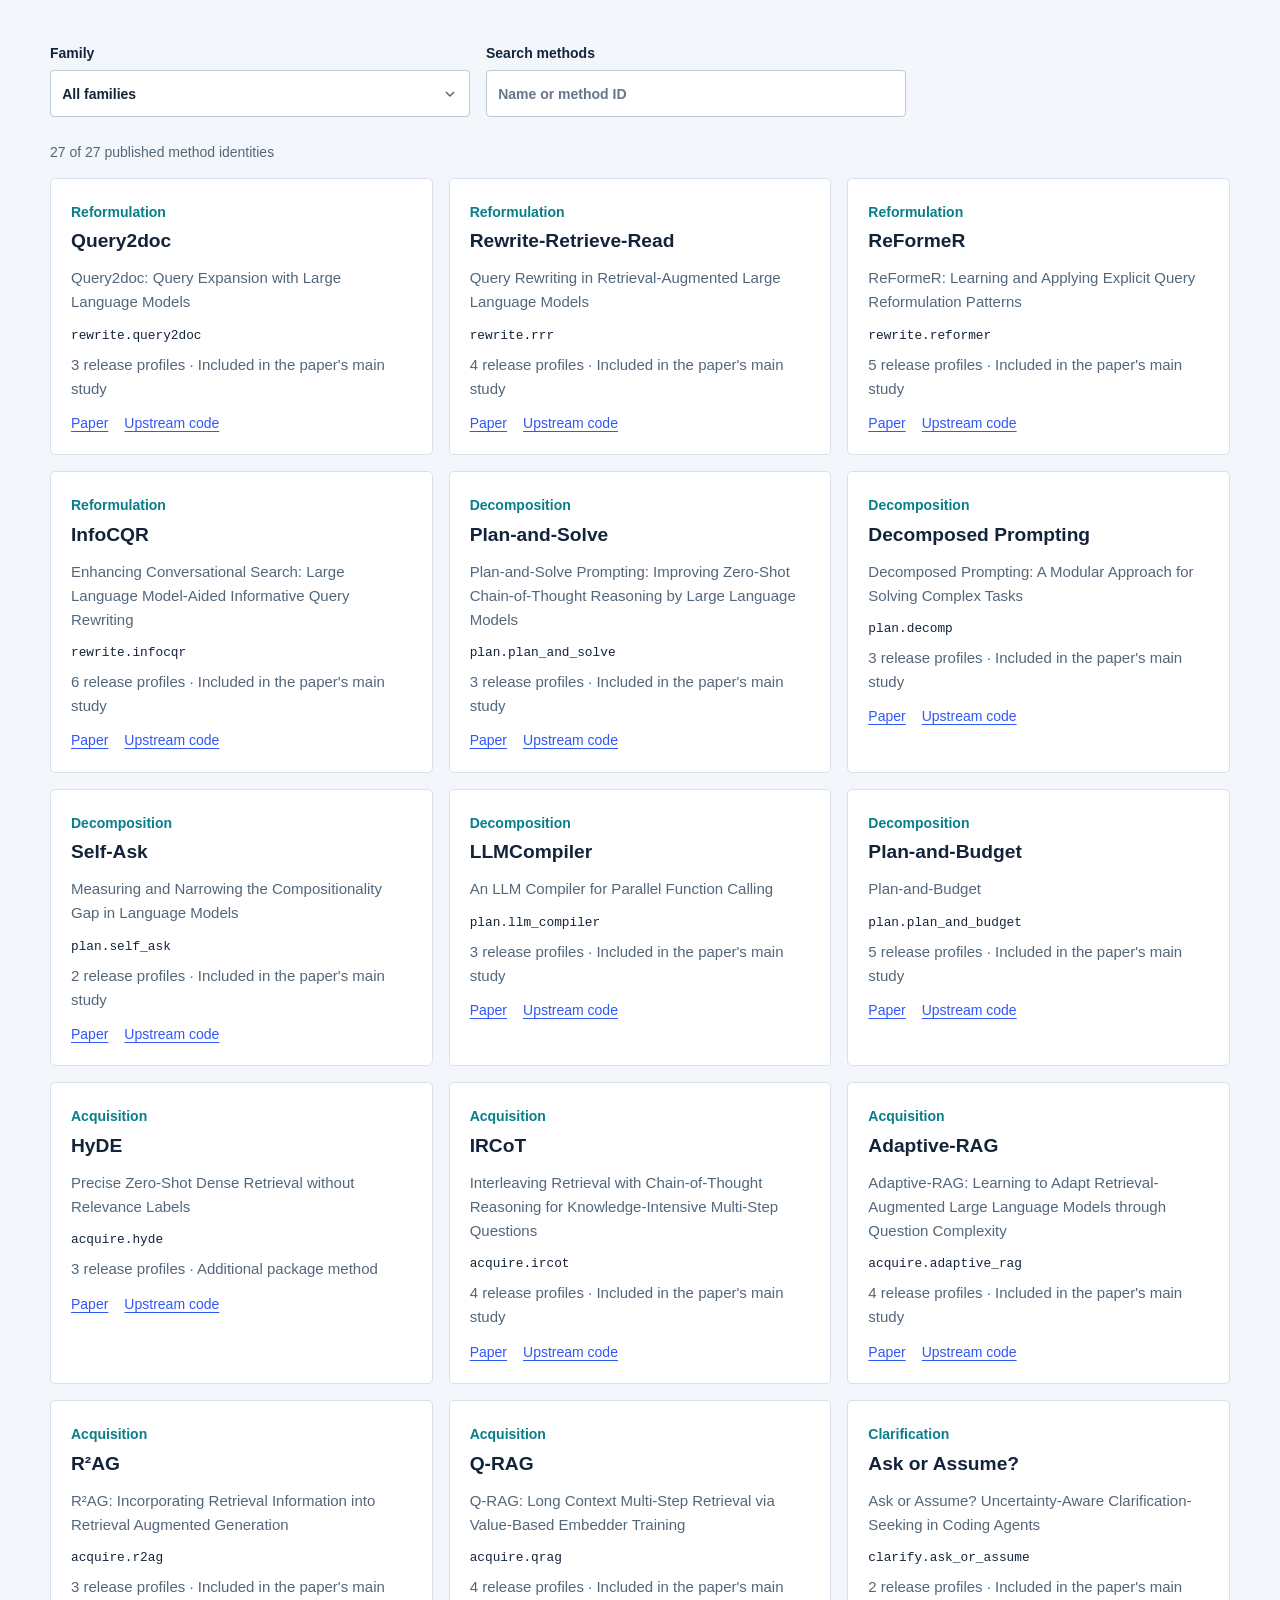
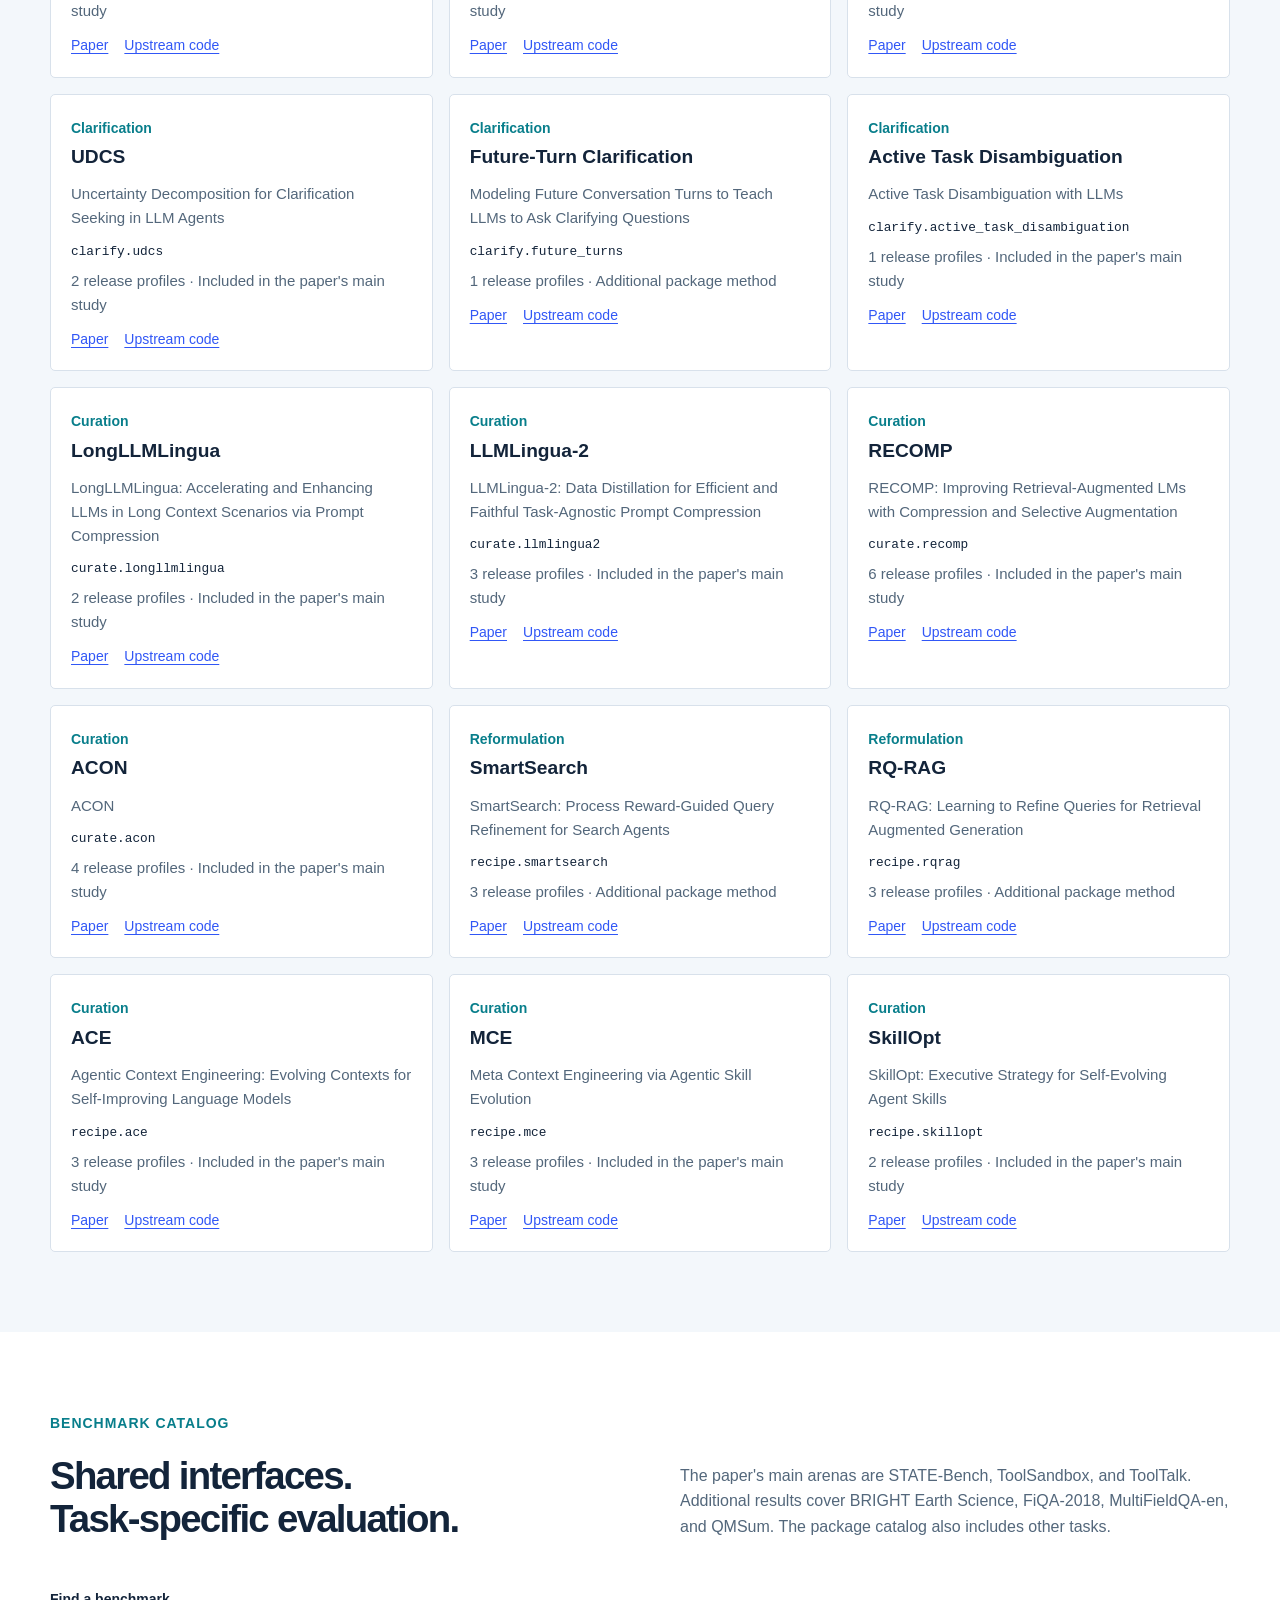
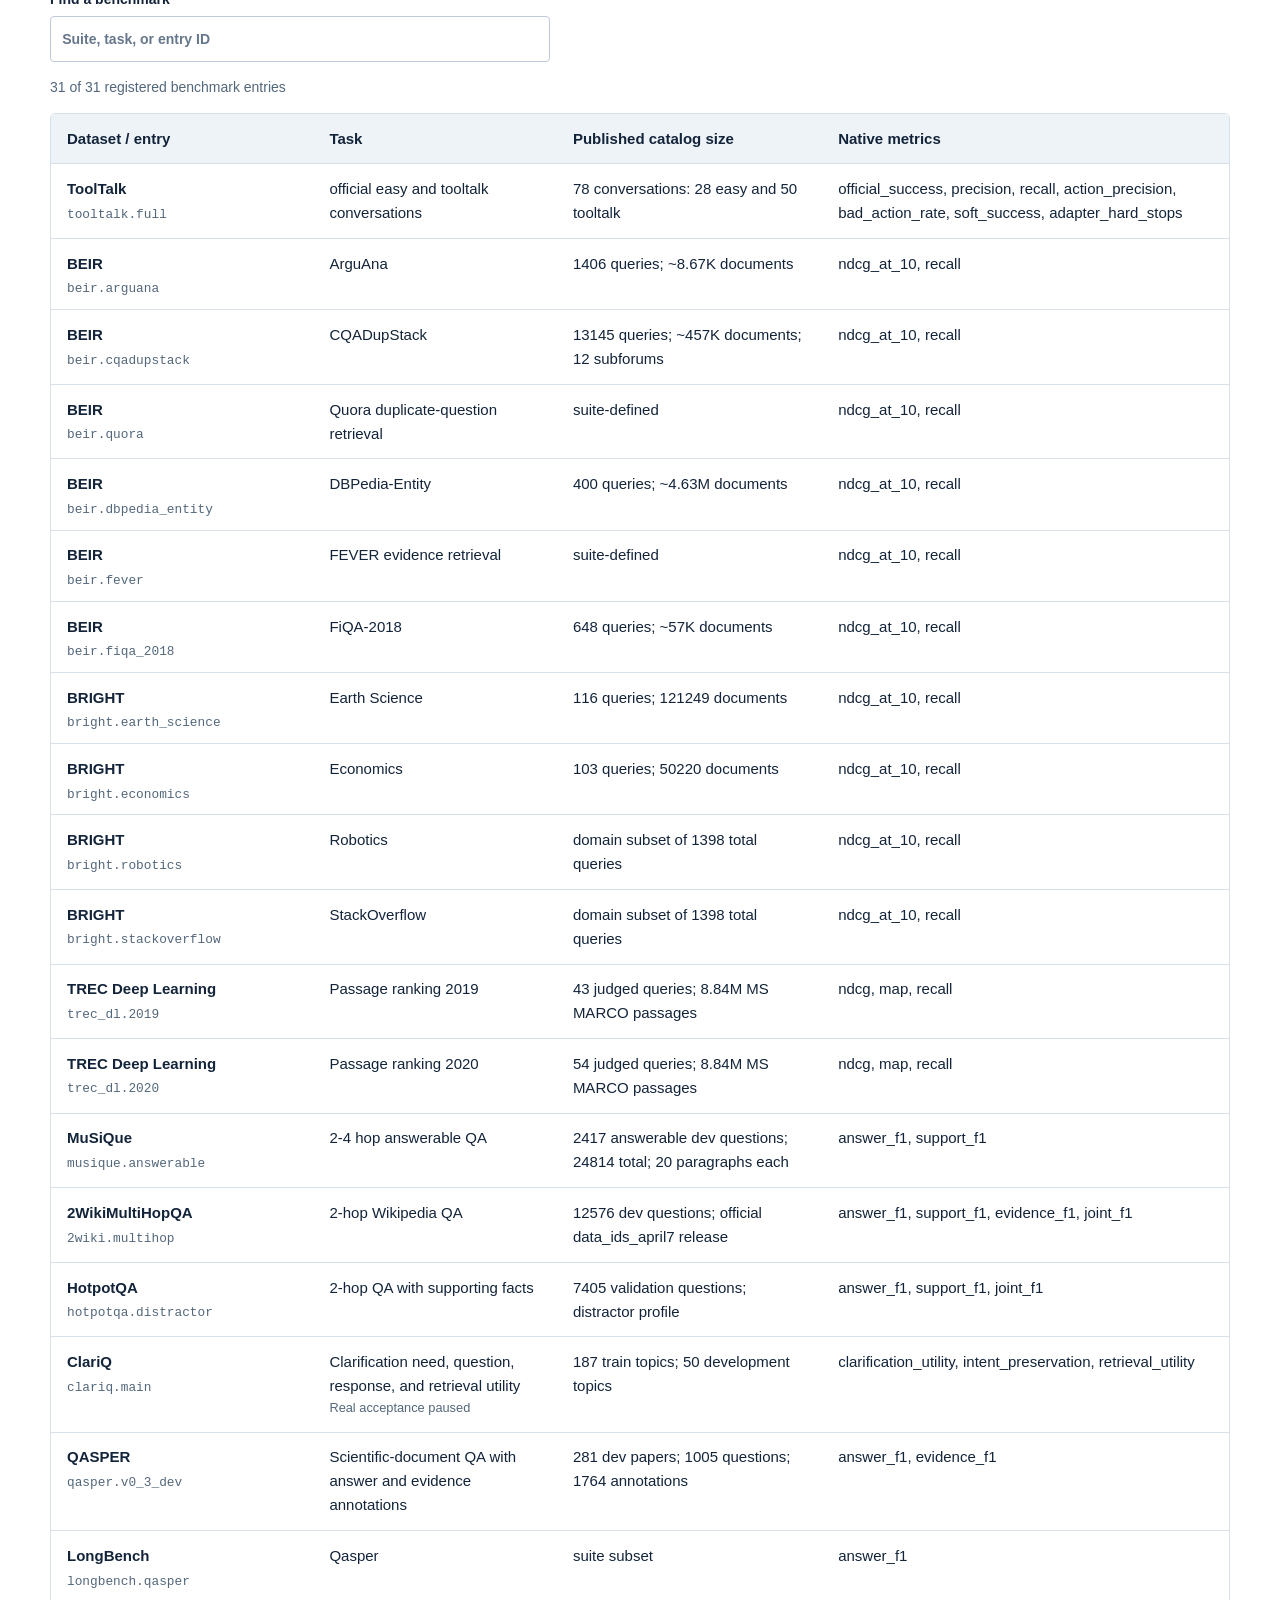
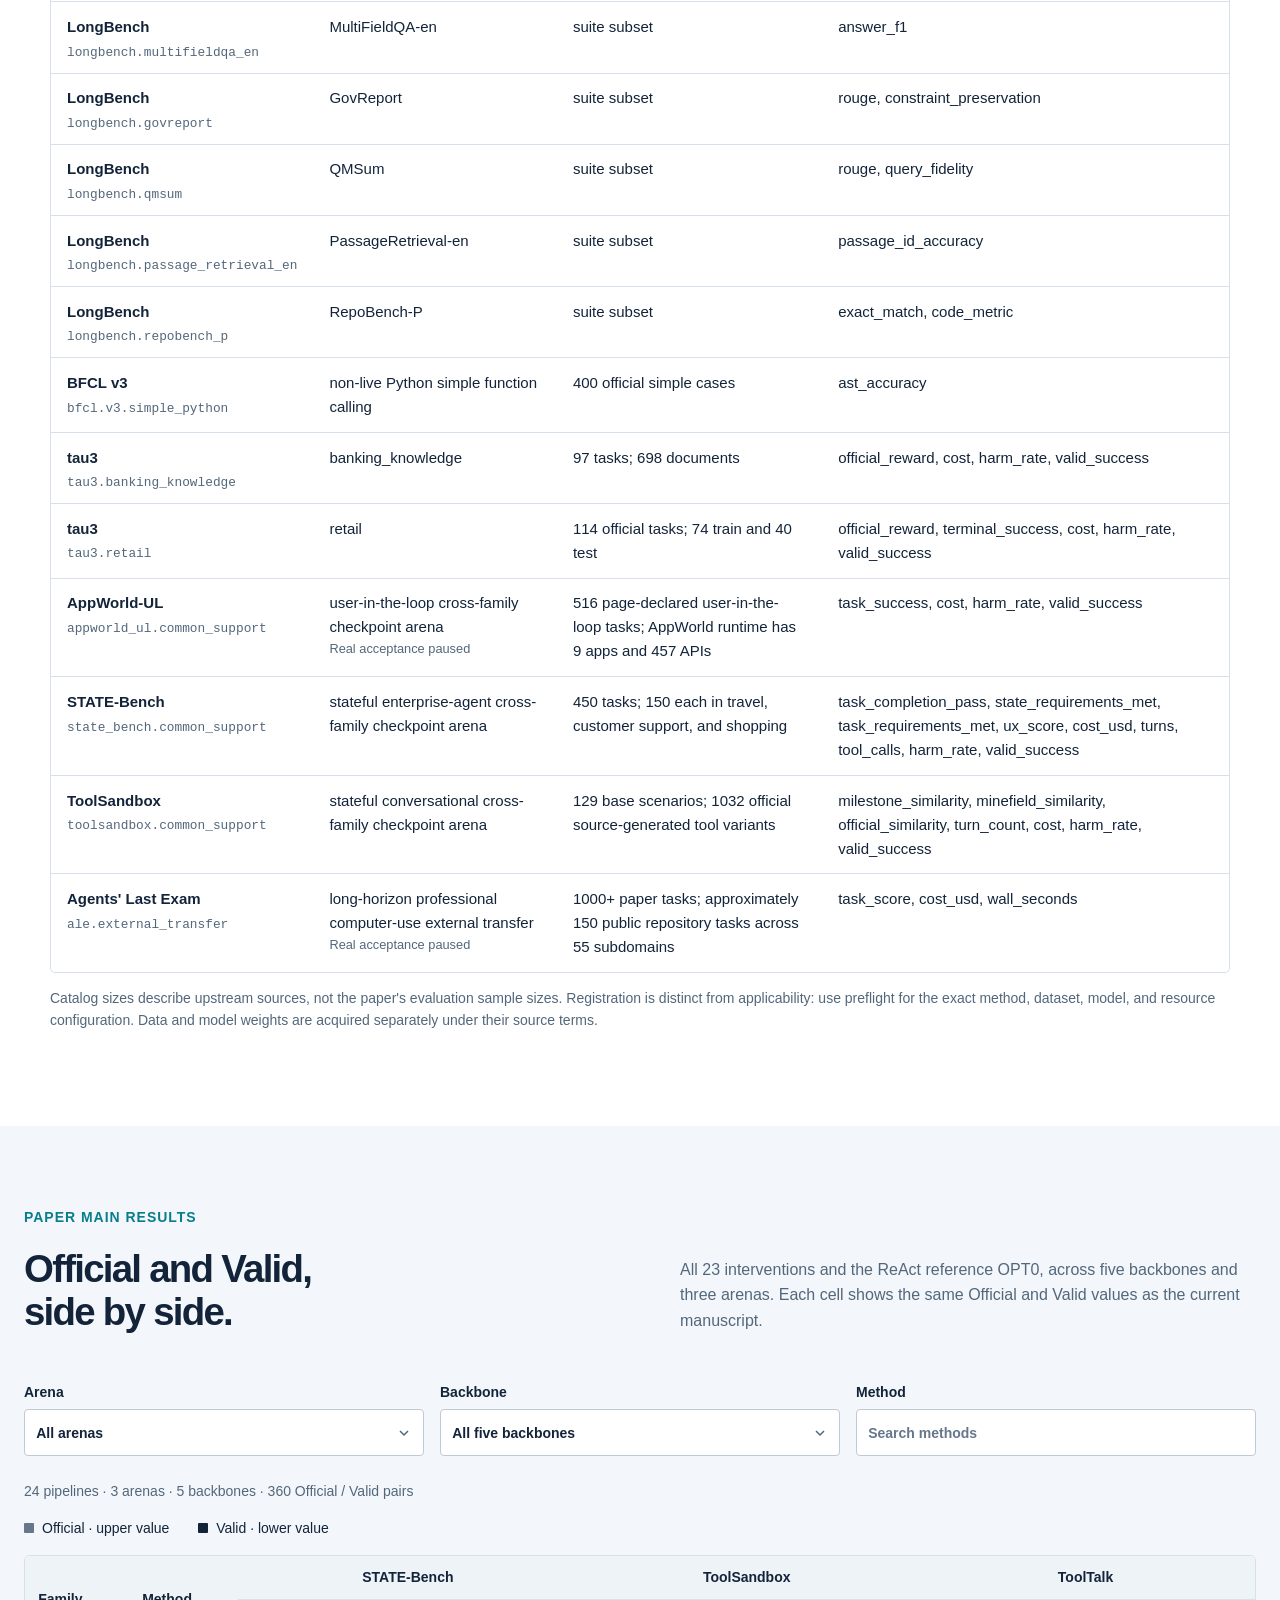
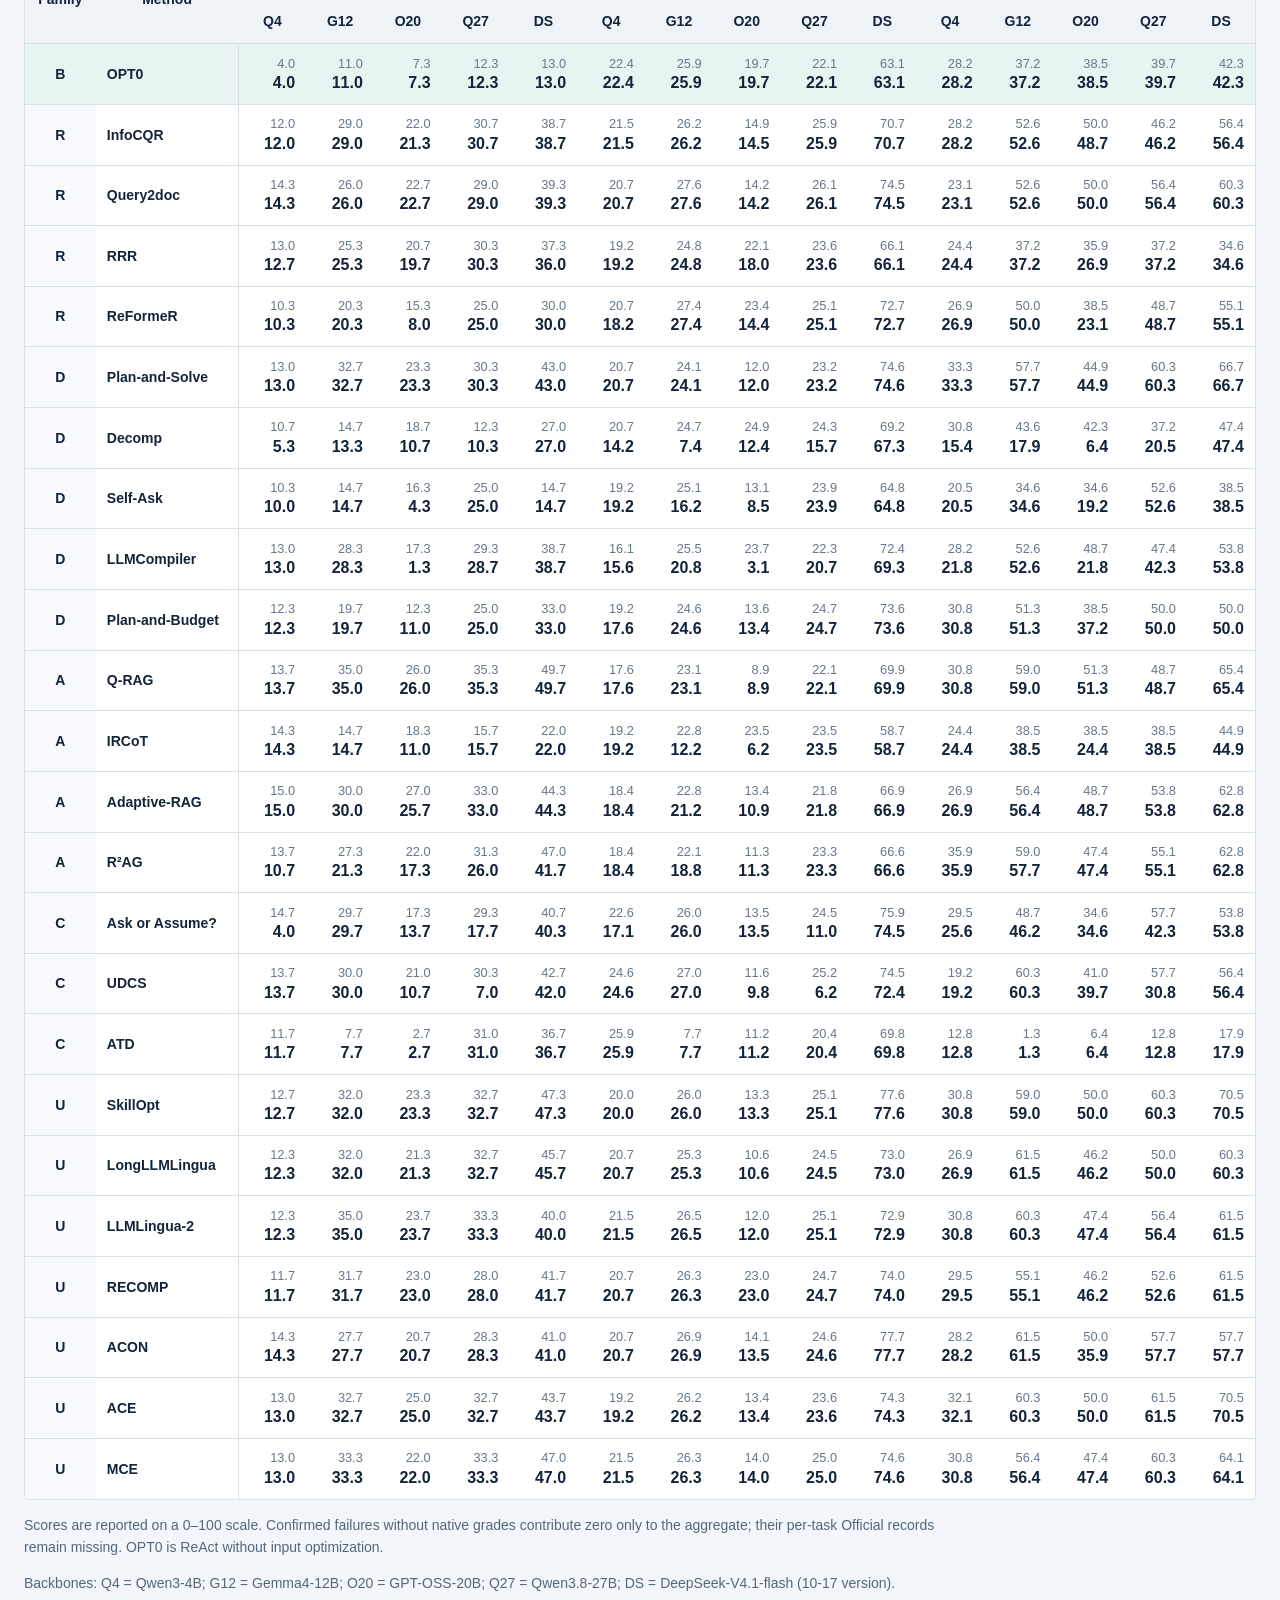
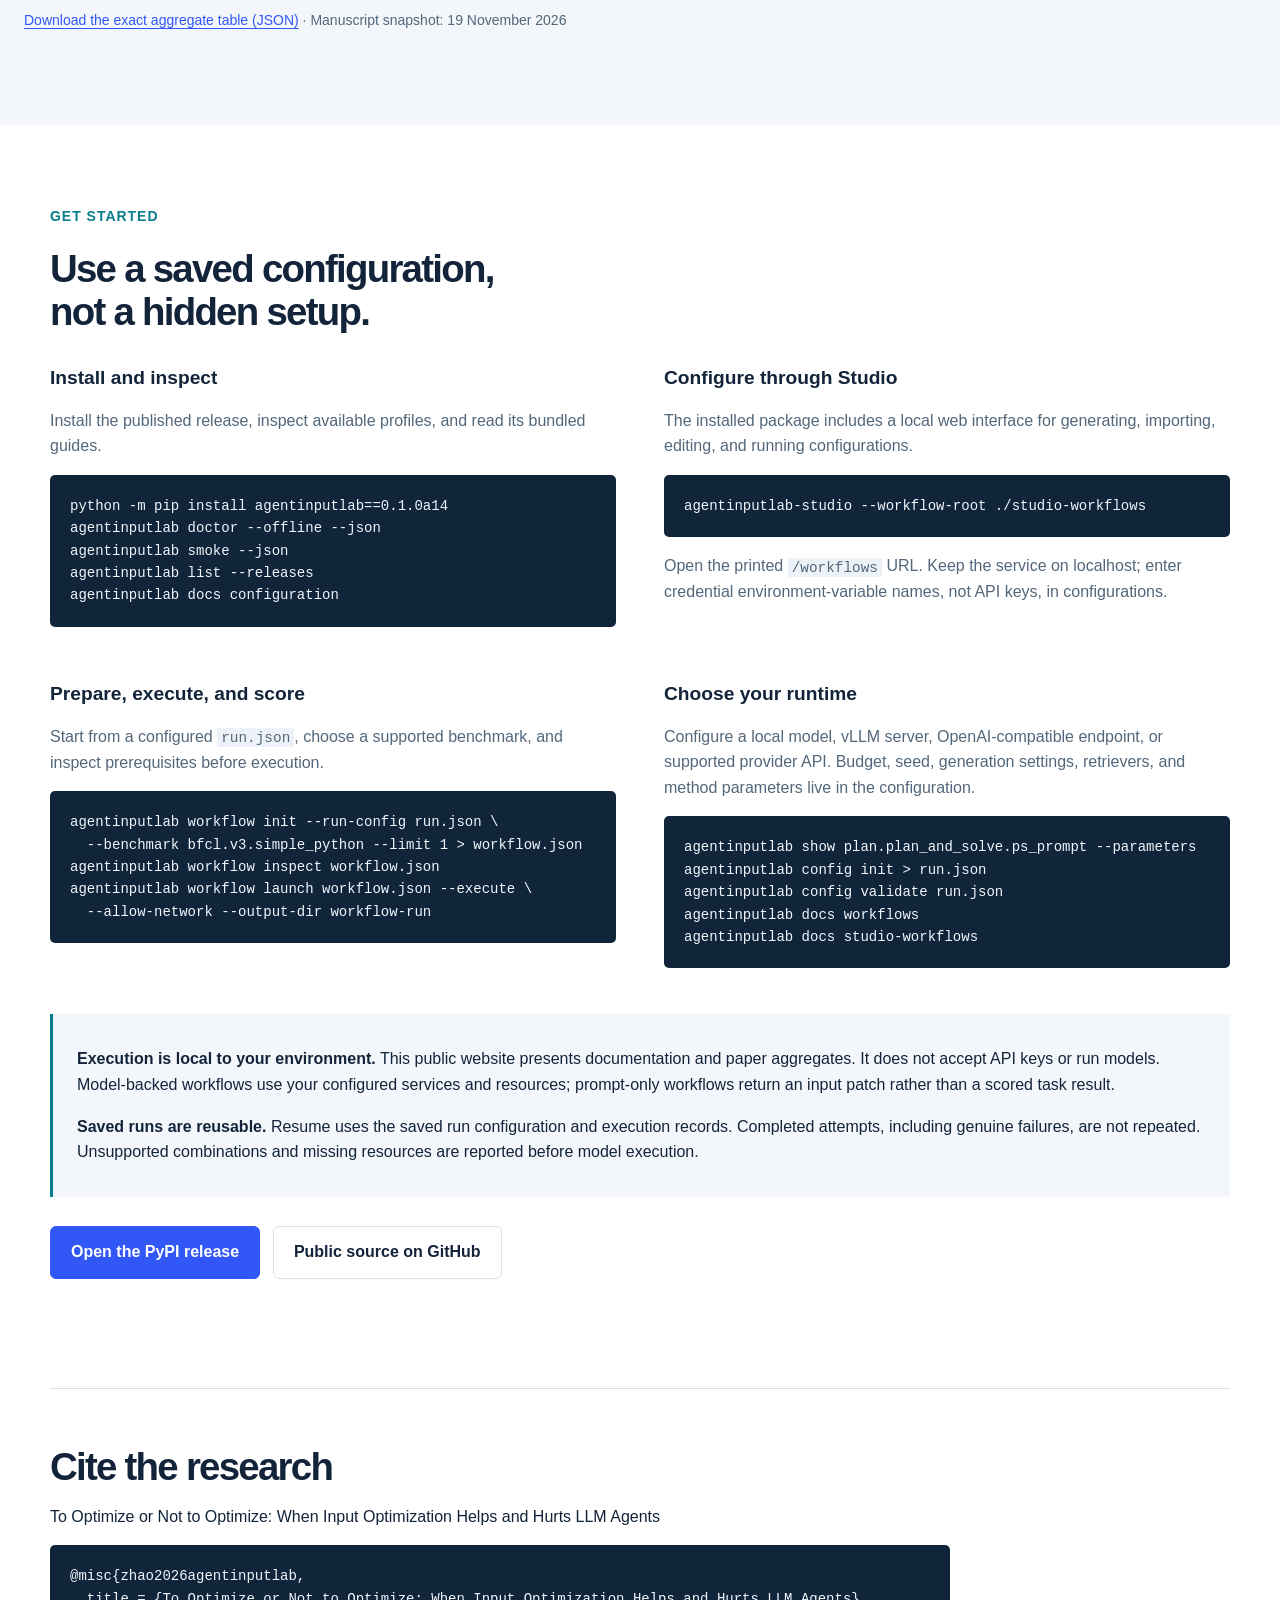
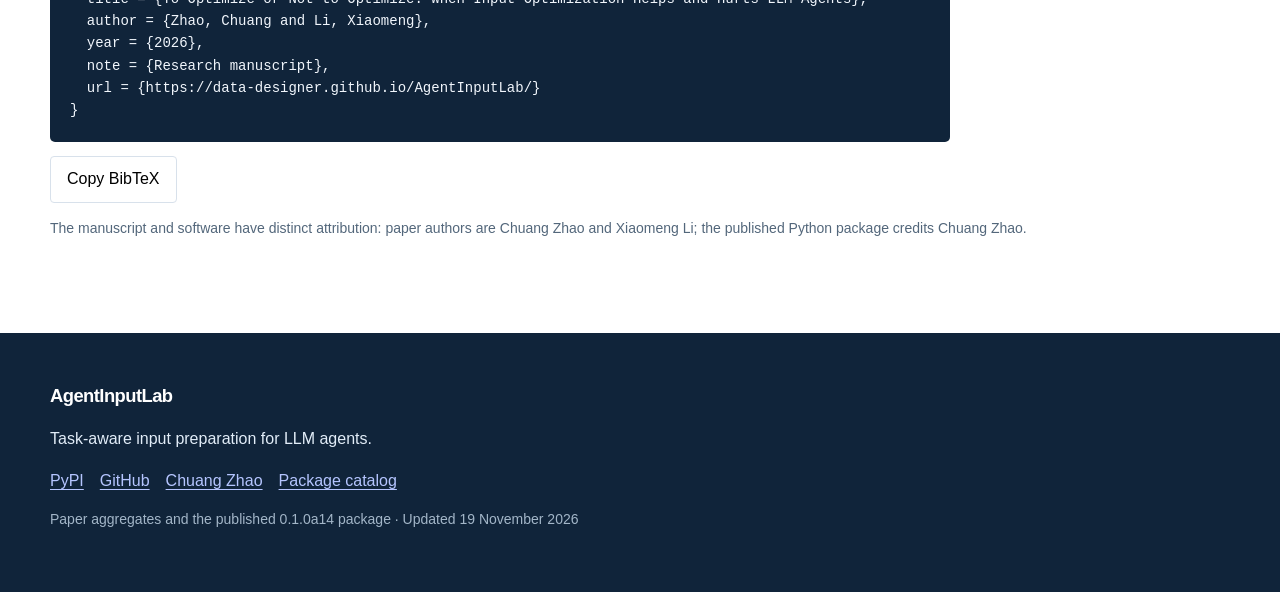
==== commit 8543667b: "Link the standalone toolkit source and clarify score scale" ====
--- a/AgentInputLab/index.html
+++ b/AgentInputLab/index.html
@@ -22,7 +22,7 @@
   <section id="research" class="section shell"><div class="section-head"><p class="eyebrow">The research</p><h2>Input preparation is a configuration choice.</h2></div><div class="research-grid"><p>Method rankings change across tasks and execution settings. Increasing intervention intensity can reduce utility, while task-level gains and losses can cancel in an aggregate score.</p><p>The paper evaluates paired task outcomes, configuration sensitivity, and conditional routing. Official scores measure task outcomes; Valid scores also require successful method completion and the recorded information-access checks. Both are retained in the results below.</p></div><div class="paper-note"><span>Current manuscript</span><h3 id="paper-title">To Optimize or Not to Optimize: When Input Optimization Helps and Hurts LLM Agents</h3><p>Chuang Zhao · Xiaomeng Li</p></div></section>
   <section id="methods" class="section tinted"><div class="shell"><div class="section-head split"><div><p class="eyebrow">Method catalog</p><h2>Five kinds of input intervention.</h2></div><p>The published package contains more methods than the paper's 23-method study. Profiles declare their implementation, dependencies, and execution requirements.</p></div><div class="controls"><label>Family<select id="method-family"><option value="all">All families</option><option value="reformulate">Reformulation</option><option value="decompose">Decomposition</option><option value="acquire">Acquisition</option><option value="clarify">Clarification</option><option value="curate">Curation</option></select></label><label>Search methods<input id="method-query" type="search" placeholder="Name or method ID"></label></div><p id="method-count" class="small" aria-live="polite"></p><div id="method-list" class="method-list"></div></div></section>
   <section id="datasets" class="section shell"><div class="section-head split"><div><p class="eyebrow">Benchmark catalog</p><h2>Shared interfaces.<br>Task-specific evaluation.</h2></div><p>The paper's main arenas are STATE-Bench, ToolSandbox, and ToolTalk. Additional results cover BRIGHT Earth Science, FiQA-2018, MultiFieldQA-en, and QMSum. The package catalog also includes other tasks.</p></div><label class="search-wide">Find a benchmark<input id="dataset-query" type="search" placeholder="Suite, task, or entry ID"></label><p id="dataset-count" class="small" aria-live="polite"></p><div class="table-wrap" role="region" aria-label="Dataset catalog" tabindex="0"><table><thead><tr><th>Dataset / entry</th><th>Task</th><th>Published catalog size</th><th>Native metrics</th></tr></thead><tbody id="dataset-list"></tbody></table></div><p class="small">Catalog sizes describe upstream sources, not the paper's evaluation sample sizes. Registration is distinct from applicability: use preflight for the exact method, dataset, model, and resource configuration. Data and model weights are acquired separately under their source terms.</p></section>
-  <section id="results" class="section tinted"><div class="shell wide"><div class="section-head split"><div><p class="eyebrow">Paper main results</p><h2>Official and Valid,<br>side by side.</h2></div><p>All 23 interventions and the ReAct reference OPT0, across five backbones and three arenas. Each cell shows the same Official and Valid values as the current manuscript.</p></div><div class="controls results-controls"><label>Arena<select id="result-arena"><option value="all">All arenas</option></select></label><label>Backbone<select id="result-model"><option value="all">All five backbones</option></select></label><label>Method<input type="search" id="result-query" placeholder="Search methods"></label></div><p id="result-count" class="small" aria-live="polite"></p><div class="score-key"><span><i class="official-key"></i>Official · upper value</span><span><i class="valid-key"></i>Valid · lower value</span></div><div class="table-wrap results-wrap" role="region" aria-label="Paper results; scroll horizontally for all models" tabindex="0"><table id="result-table"><caption class="sr-only">Official and Valid scores for 24 pipelines, five models, and three arenas</caption><thead id="result-head"></thead><tbody id="result-body"></tbody></table></div><div class="result-notes"><p>Scores are percentages. Confirmed failures without native grades contribute zero only to the aggregate; their per-task Official records remain missing. OPT0 is ReAct without input optimization.</p><p>Backbones: Q4 = Qwen3-4B; G12 = Gemma4-12B; O20 = GPT-OSS-20B; Q27 = Qwen3.8-27B; DS = DeepSeek-V4.1-flash (10-17 version).</p><p><a href="./paper-results.json" download>Download the exact aggregate table (JSON)</a> · <span id="source-date">Manuscript snapshot: 19 November 2026</span></p></div></div></section>
+  <section id="results" class="section tinted"><div class="shell wide"><div class="section-head split"><div><p class="eyebrow">Paper main results</p><h2>Official and Valid,<br>side by side.</h2></div><p>All 23 interventions and the ReAct reference OPT0, across five backbones and three arenas. Each cell shows the same Official and Valid values as the current manuscript.</p></div><div class="controls results-controls"><label>Arena<select id="result-arena"><option value="all">All arenas</option></select></label><label>Backbone<select id="result-model"><option value="all">All five backbones</option></select></label><label>Method<input type="search" id="result-query" placeholder="Search methods"></label></div><p id="result-count" class="small" aria-live="polite"></p><div class="score-key"><span><i class="official-key"></i>Official · upper value</span><span><i class="valid-key"></i>Valid · lower value</span></div><div class="table-wrap results-wrap" role="region" aria-label="Paper results; scroll horizontally for all models" tabindex="0"><table id="result-table"><caption class="sr-only">Official and Valid scores for 24 pipelines, five models, and three arenas</caption><thead id="result-head"></thead><tbody id="result-body"></tbody></table></div><div class="result-notes"><p>Scores are reported on a 0–100 scale. Confirmed failures without native grades contribute zero only to the aggregate; their per-task Official records remain missing. OPT0 is ReAct without input optimization.</p><p>Backbones: Q4 = Qwen3-4B; G12 = Gemma4-12B; O20 = GPT-OSS-20B; Q27 = Qwen3.8-27B; DS = DeepSeek-V4.1-flash (10-17 version).</p><p><a href="./paper-results.json" download>Download the exact aggregate table (JSON)</a> · <span id="source-date">Manuscript snapshot: 19 November 2026</span></p></div></div></section>
   <section id="use" class="section shell"><div class="section-head"><p class="eyebrow">Get started</p><h2>Use a saved configuration,<br>not a hidden setup.</h2></div><div class="guide-grid"><article><h3>Install and inspect</h3><p>Install the published release, inspect available profiles, and read its bundled guides.</p><pre><code>python -m pip install agentinputlab==0.1.0a14
 agentinputlab doctor --offline --json
 agentinputlab smoke --json
@@ -35,10 +35,10 @@
 agentinputlab config init > run.json
 agentinputlab config validate run.json
 agentinputlab docs workflows
-agentinputlab docs studio-workflows</code></pre></article></div><div class="usage-note"><p><strong>Execution is local to your environment.</strong> This public website presents documentation and paper aggregates. It does not accept API keys or run models. Model-backed workflows use your configured services and resources; prompt-only workflows return an input patch rather than a scored task result.</p><p><strong>Saved runs are reusable.</strong> Resume uses the saved run configuration and execution records. Completed attempts, including genuine failures, are not repeated. Unsupported combinations and missing resources are reported before model execution.</p></div><div class="actions"><a class="button primary" href="https://pypi.org/project/agentinputlab/0.1.0a14/">Open the PyPI release</a><a class="button" href="https://pypi.org/project/agentinputlab/0.1.0a14/#files">Download public source</a></div></section>
+agentinputlab docs studio-workflows</code></pre></article></div><div class="usage-note"><p><strong>Execution is local to your environment.</strong> This public website presents documentation and paper aggregates. It does not accept API keys or run models. Model-backed workflows use your configured services and resources; prompt-only workflows return an input patch rather than a scored task result.</p><p><strong>Saved runs are reusable.</strong> Resume uses the saved run configuration and execution records. Completed attempts, including genuine failures, are not repeated. Unsupported combinations and missing resources are reported before model execution.</p></div><div class="actions"><a class="button primary" href="https://pypi.org/project/agentinputlab/0.1.0a14/">Open the PyPI release</a><a class="button" href="https://github.com/Data-Designer/AgentInputLab-toolkit">Public source on GitHub</a></div></section>
   <section class="section citation shell"><h2>Cite the research</h2><p id="citation-title">To Optimize or Not to Optimize: When Input Optimization Helps and Hurts LLM Agents</p><pre><code id="citation-code"></code></pre><button id="copy-citation">Copy BibTeX</button><p class="small">The manuscript and software have distinct attribution: paper authors are Chuang Zhao and Xiaomeng Li; the published Python package credits Chuang Zhao.</p></section>
 </main>
-<footer><div class="shell"><a class="brand" href="#main">AgentInputLab</a><p>Task-aware input preparation for LLM agents.</p><div><a href="https://pypi.org/project/agentinputlab/">PyPI</a><a href="https://data-designer.github.io/">Chuang Zhao</a><a href="./catalog.json" download>Package catalog</a></div><p class="small">Paper aggregates and the published 0.1.0a14 package · Updated 19 November 2026</p></div></footer>
+<footer><div class="shell"><a class="brand" href="#main">AgentInputLab</a><p>Task-aware input preparation for LLM agents.</p><div><a href="https://pypi.org/project/agentinputlab/">PyPI</a><a href="https://github.com/Data-Designer/AgentInputLab-toolkit">GitHub</a><a href="https://data-designer.github.io/">Chuang Zhao</a><a href="./catalog.json" download>Package catalog</a></div><p class="small">Paper aggregates and the published 0.1.0a14 package · Updated 19 November 2026</p></div></footer>
 <div id="notification" role="status" aria-live="polite"></div>
 <noscript><p class="shell">JavaScript enables catalog filtering and the results table. Download <a href="./paper-results.json">paper results</a> and <a href="./catalog.json">the package catalog</a> directly.</p></noscript>
 </body>
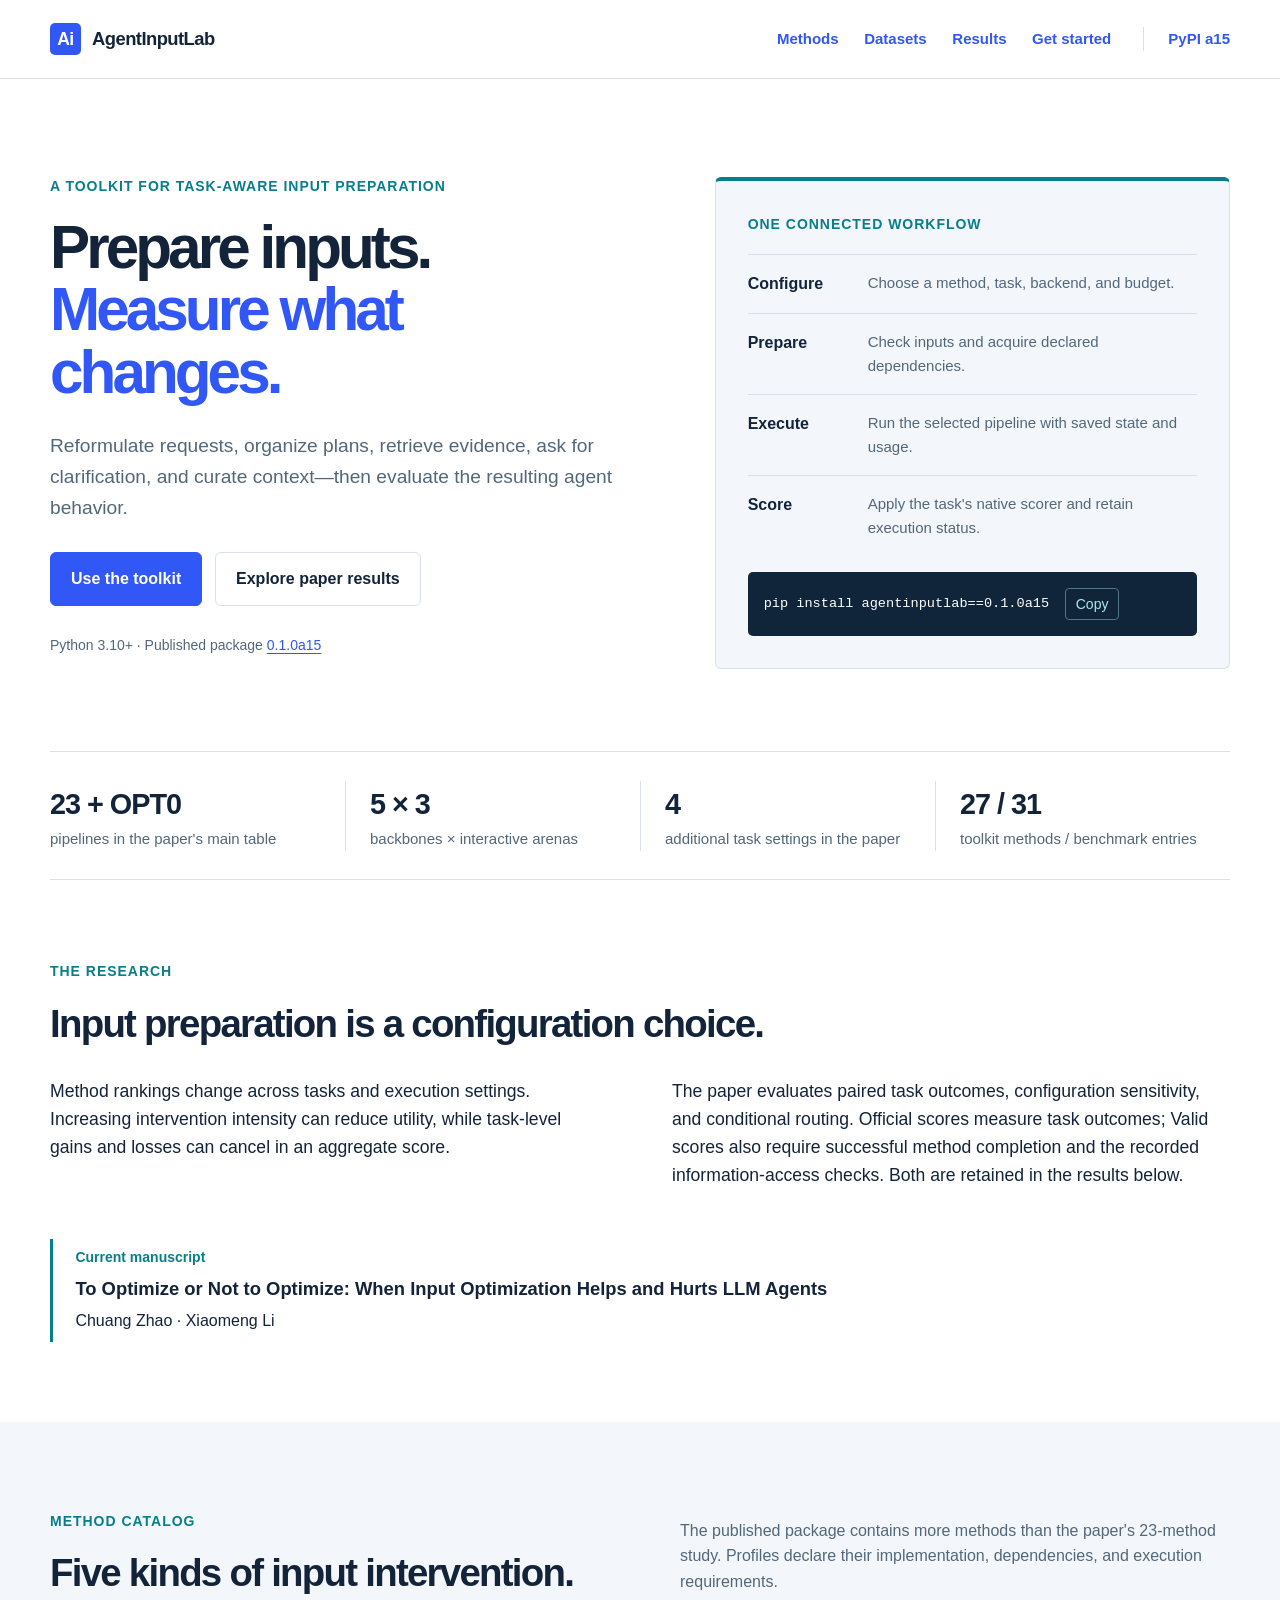
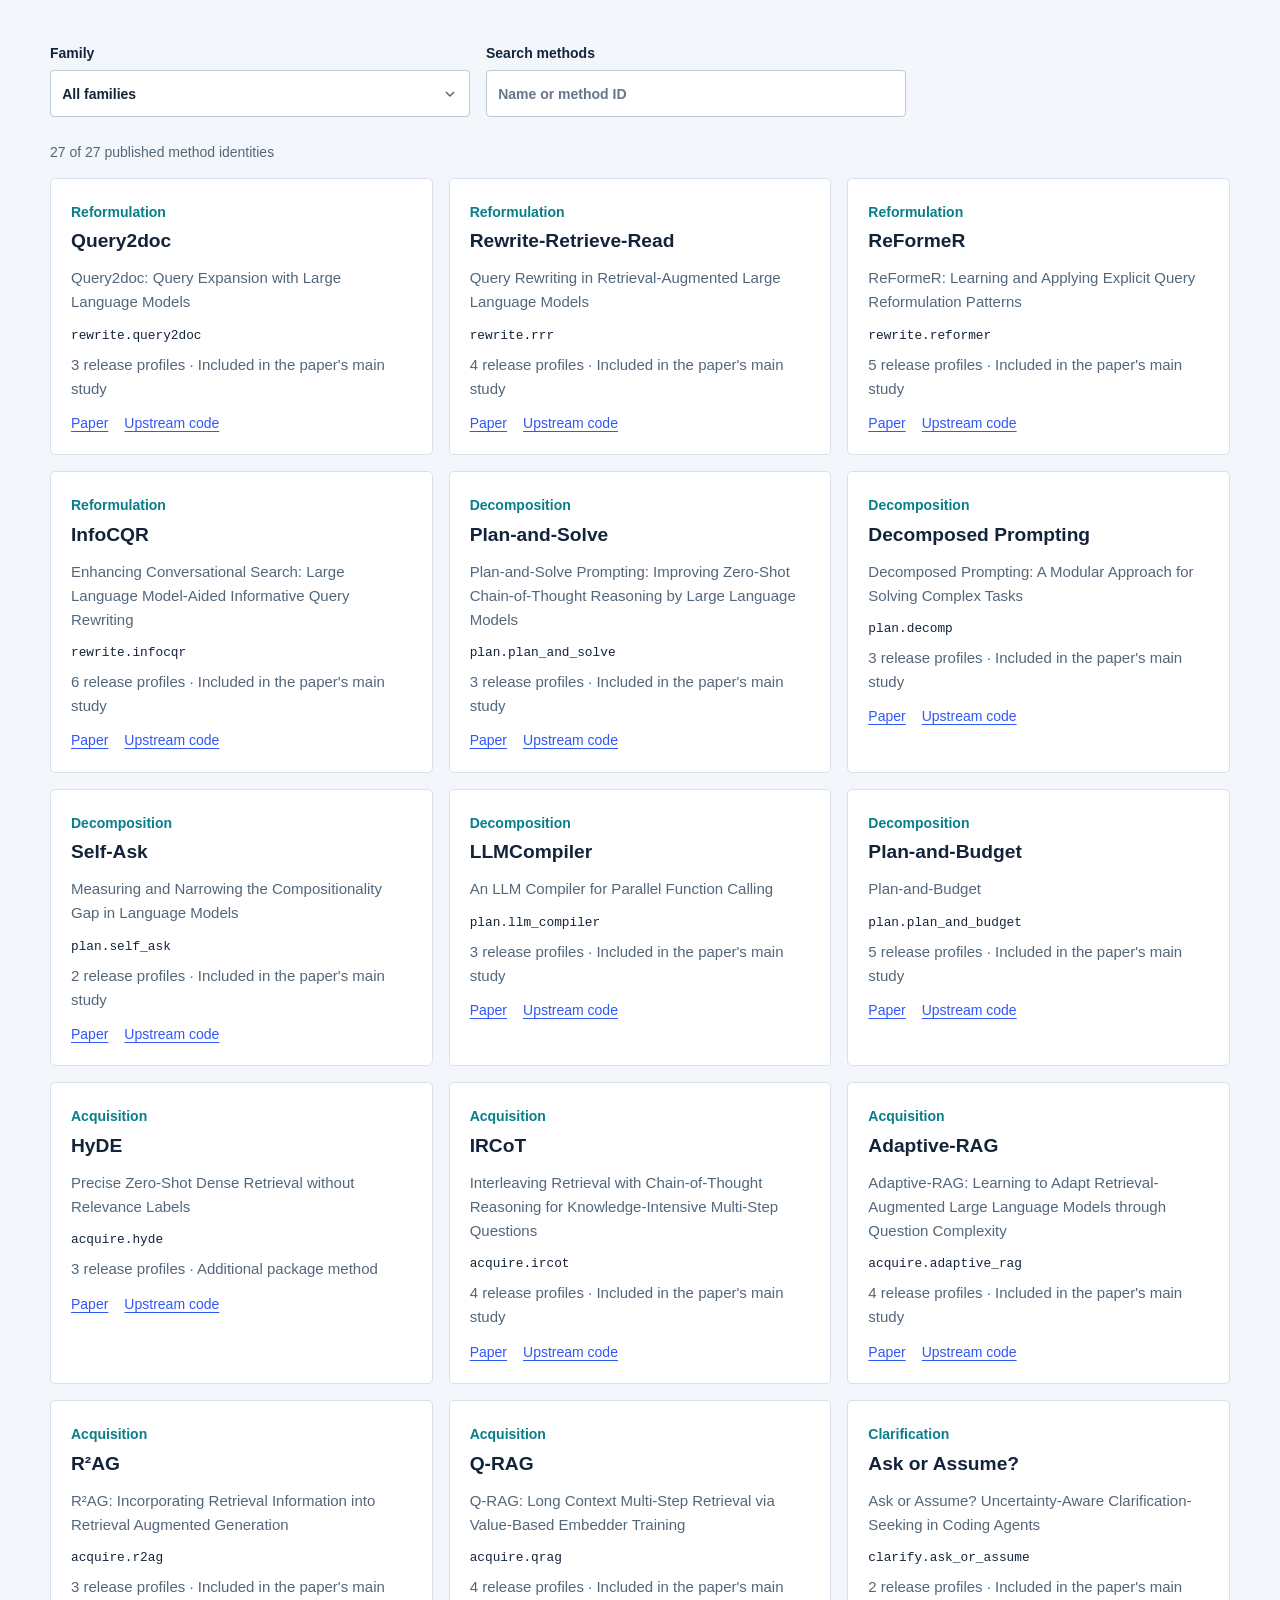
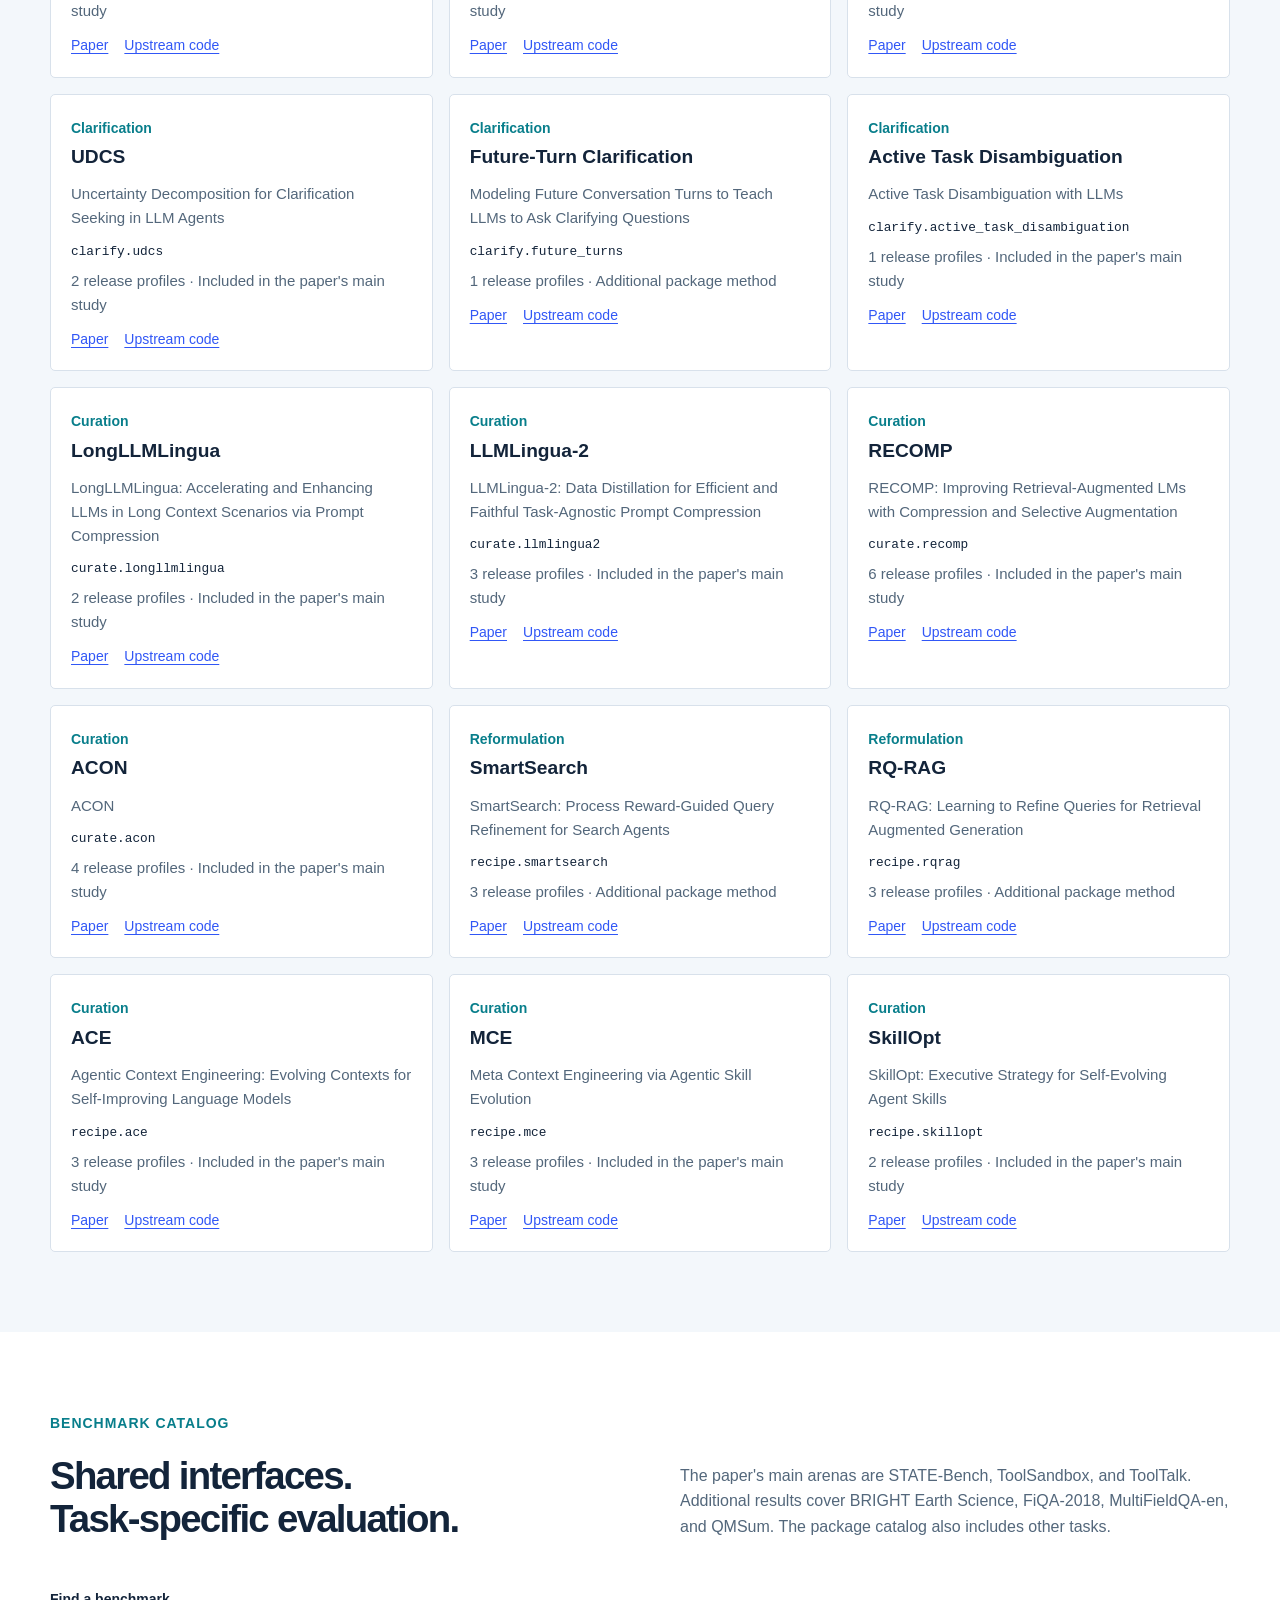
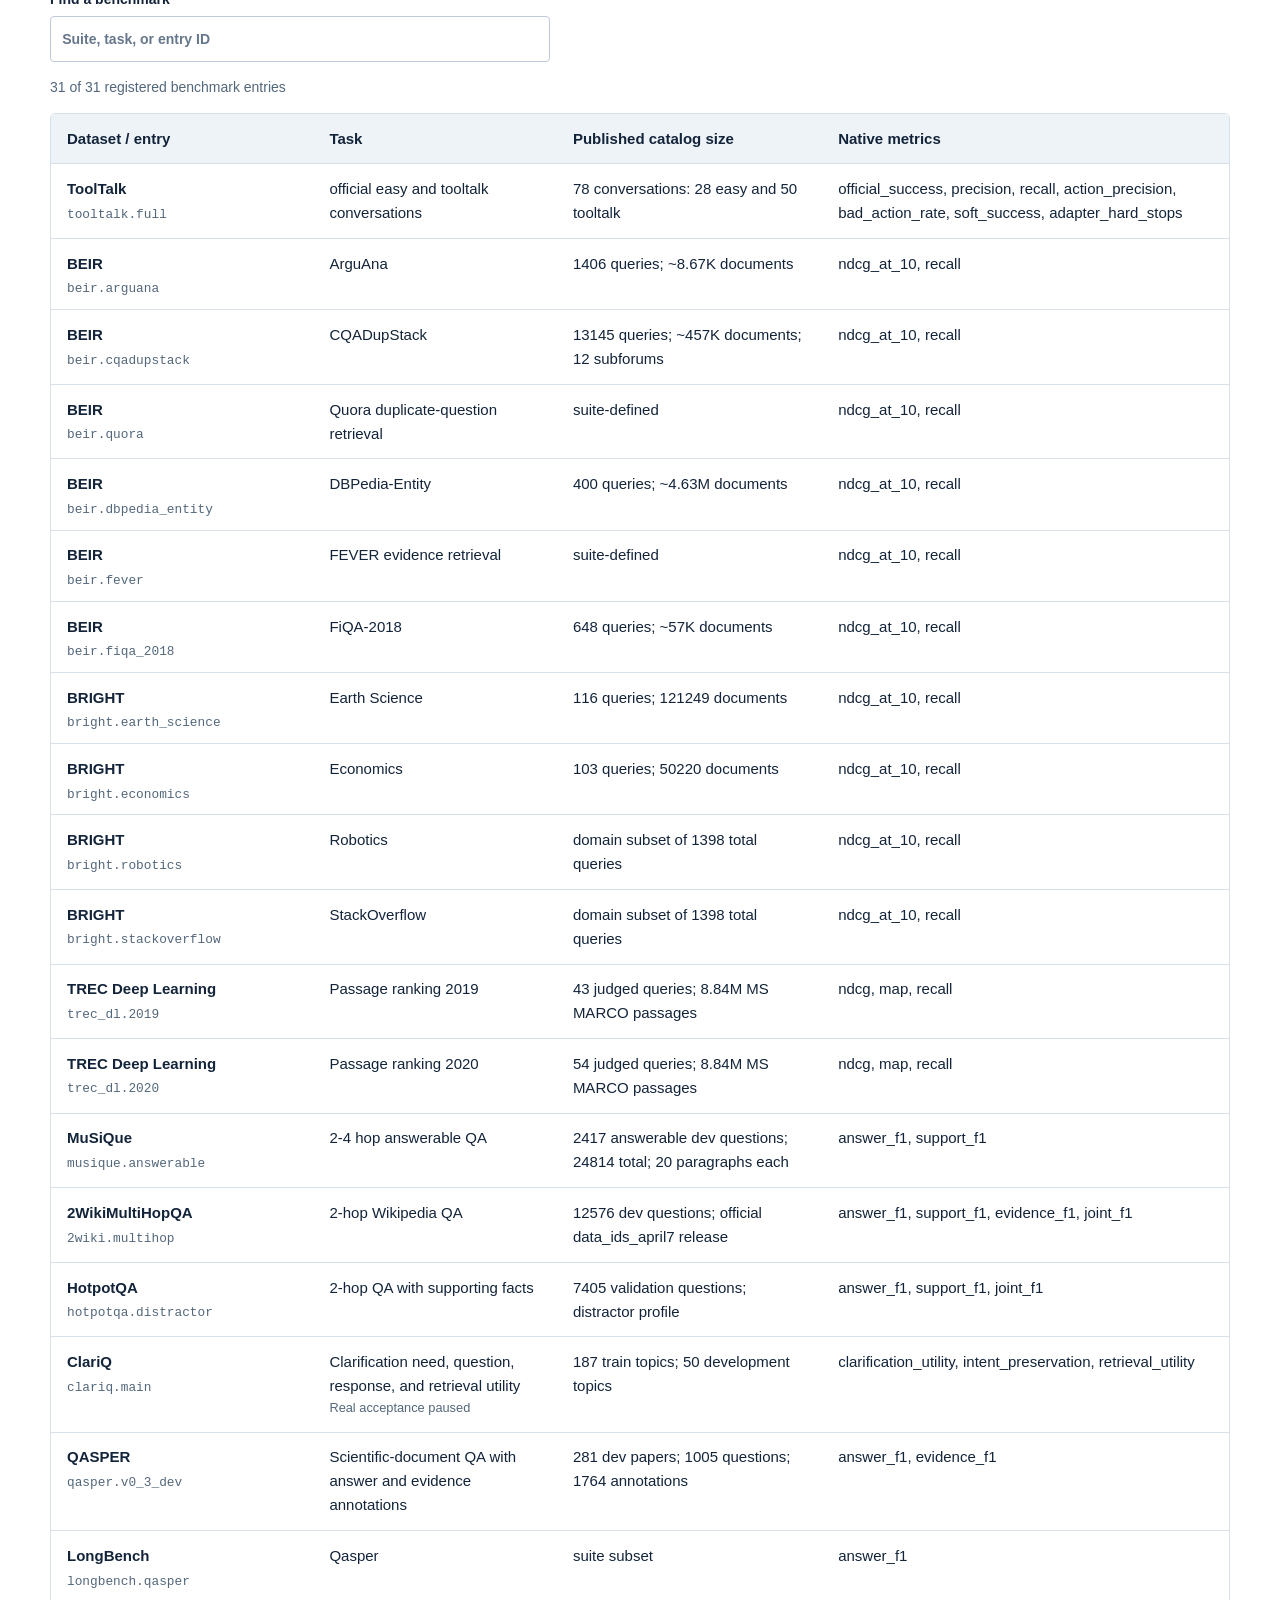
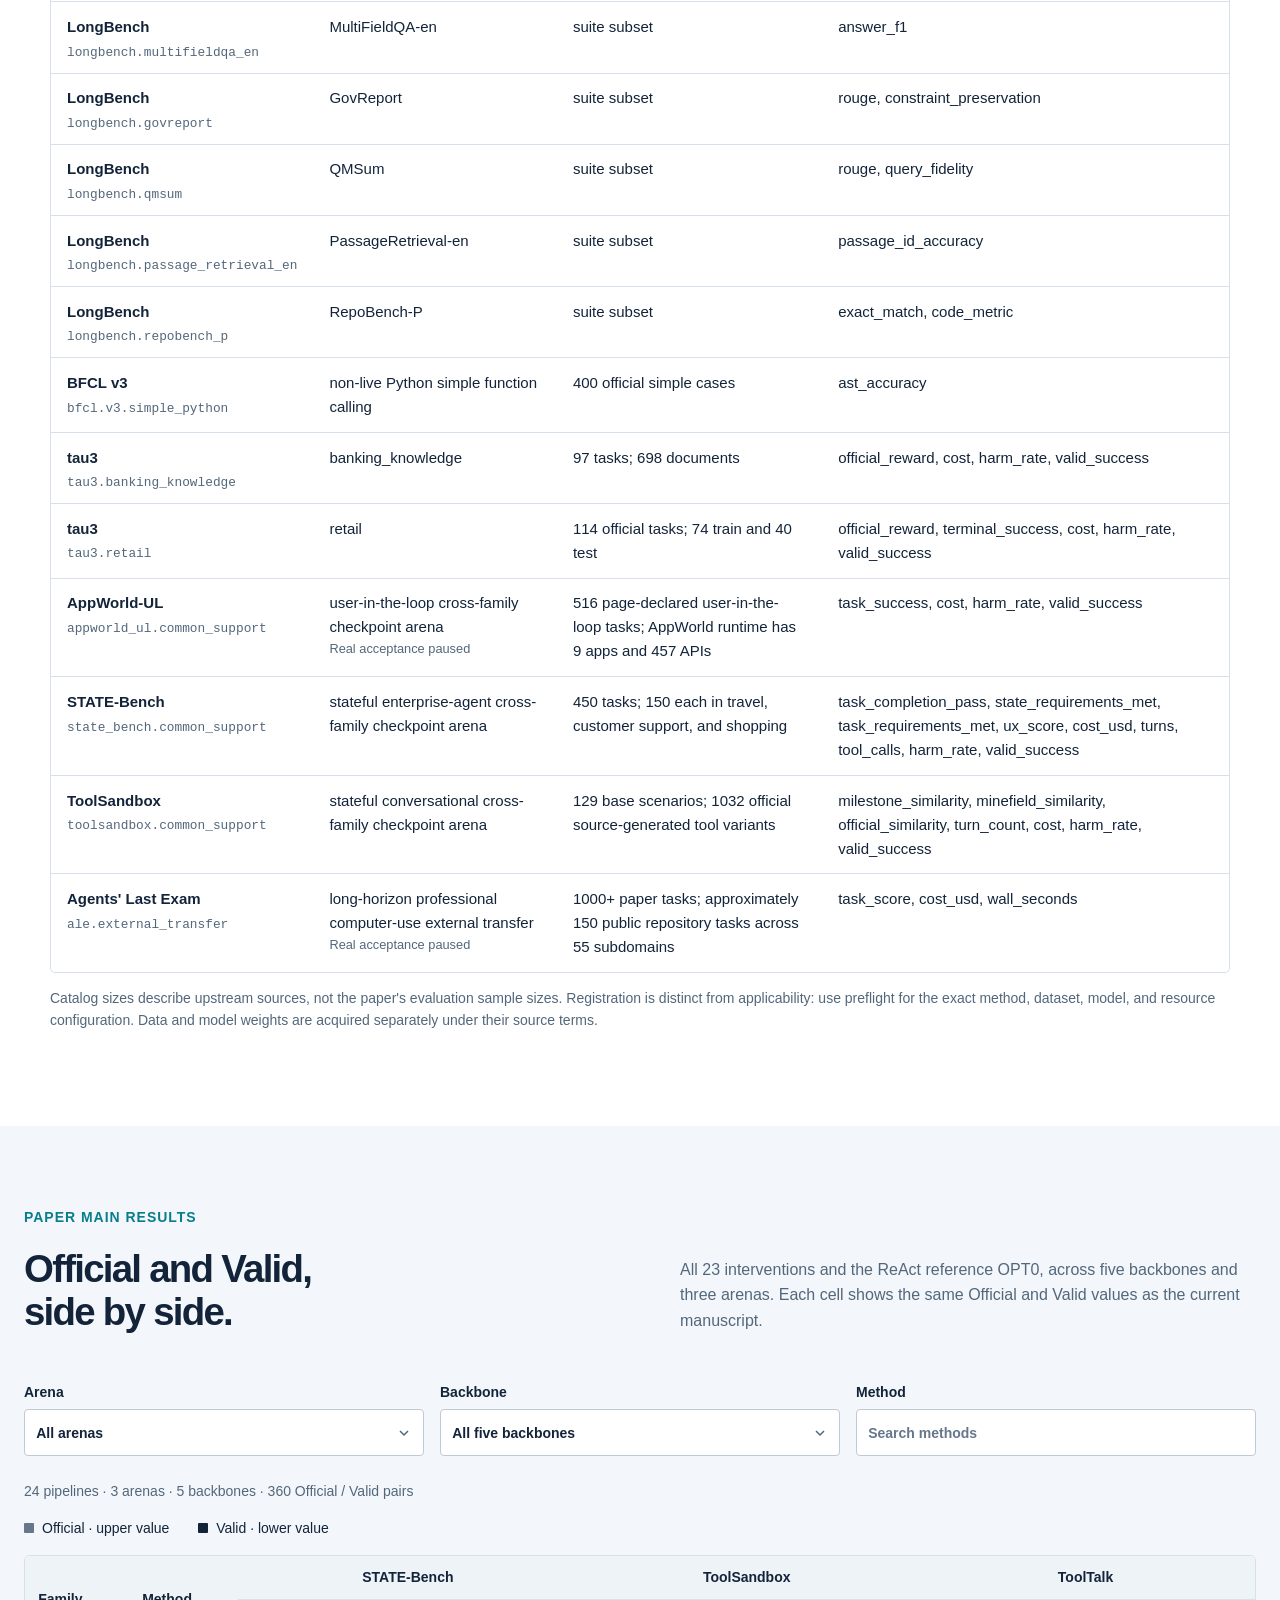
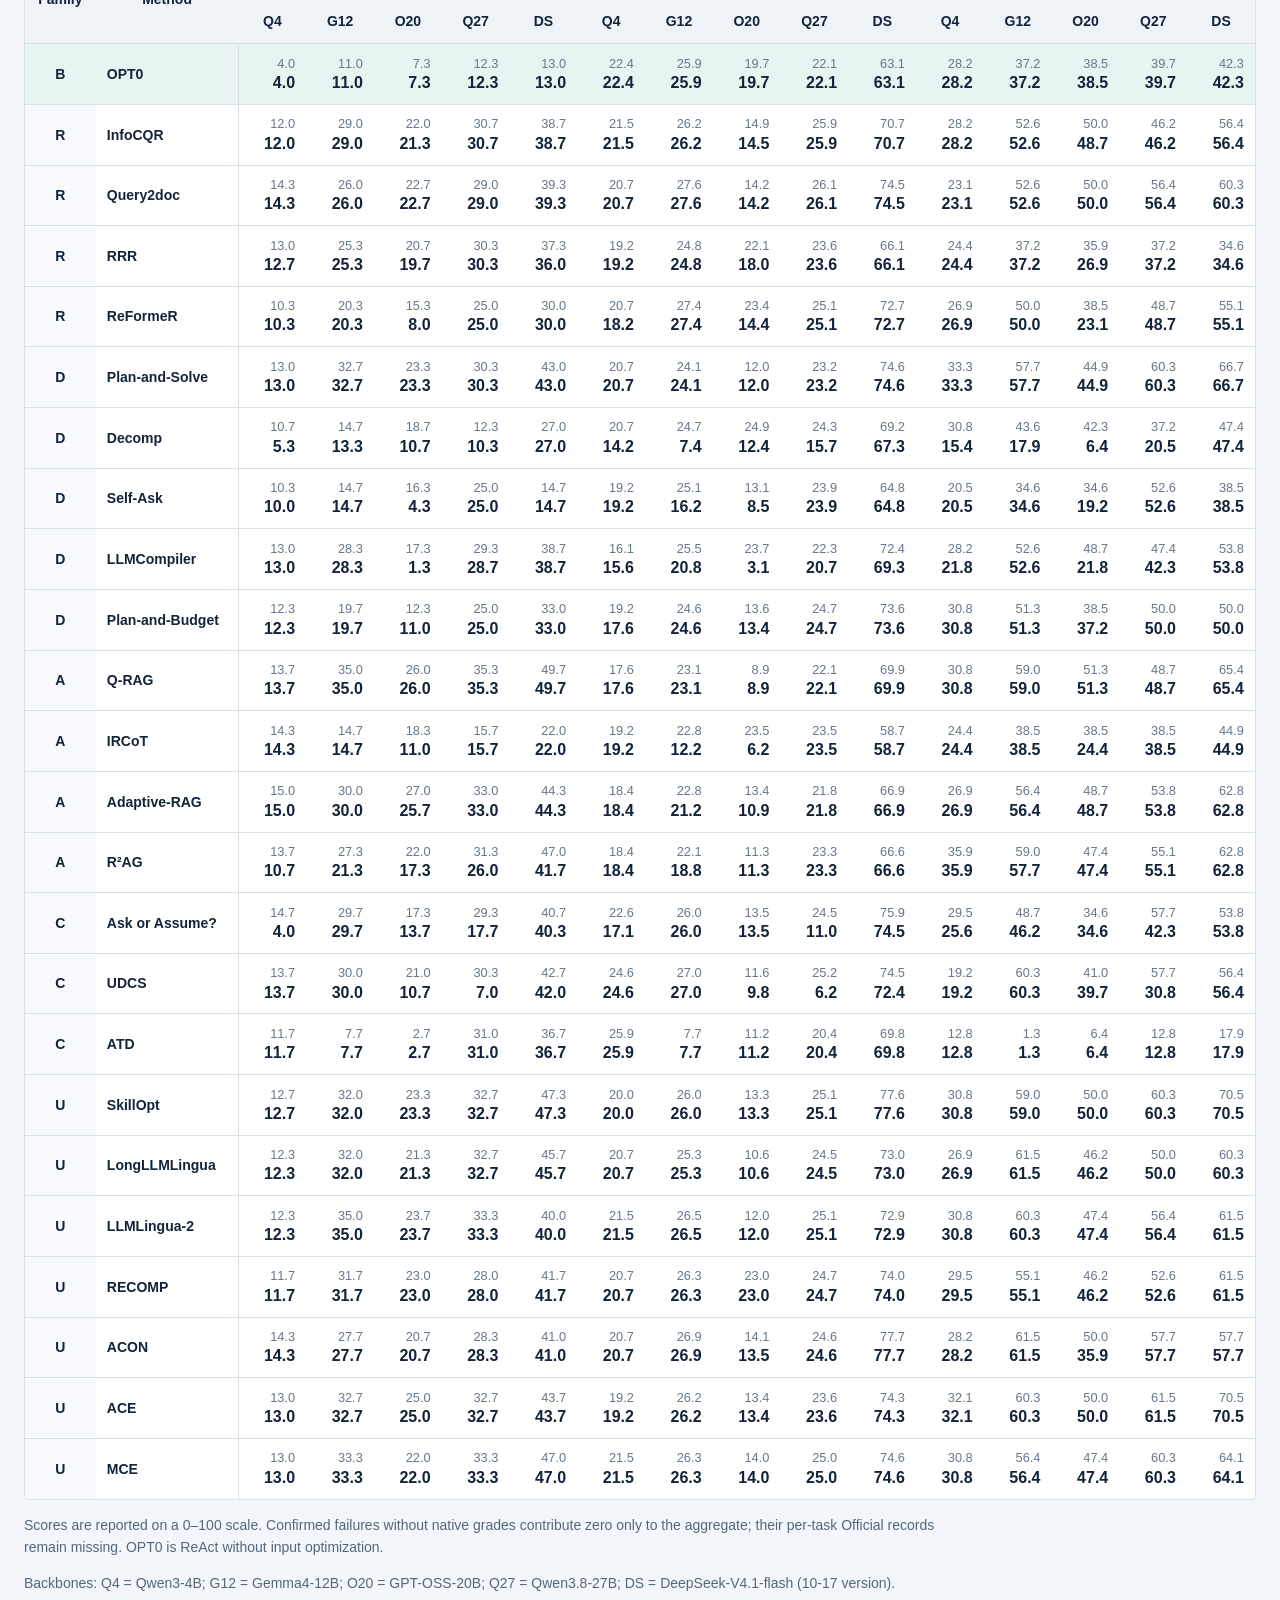
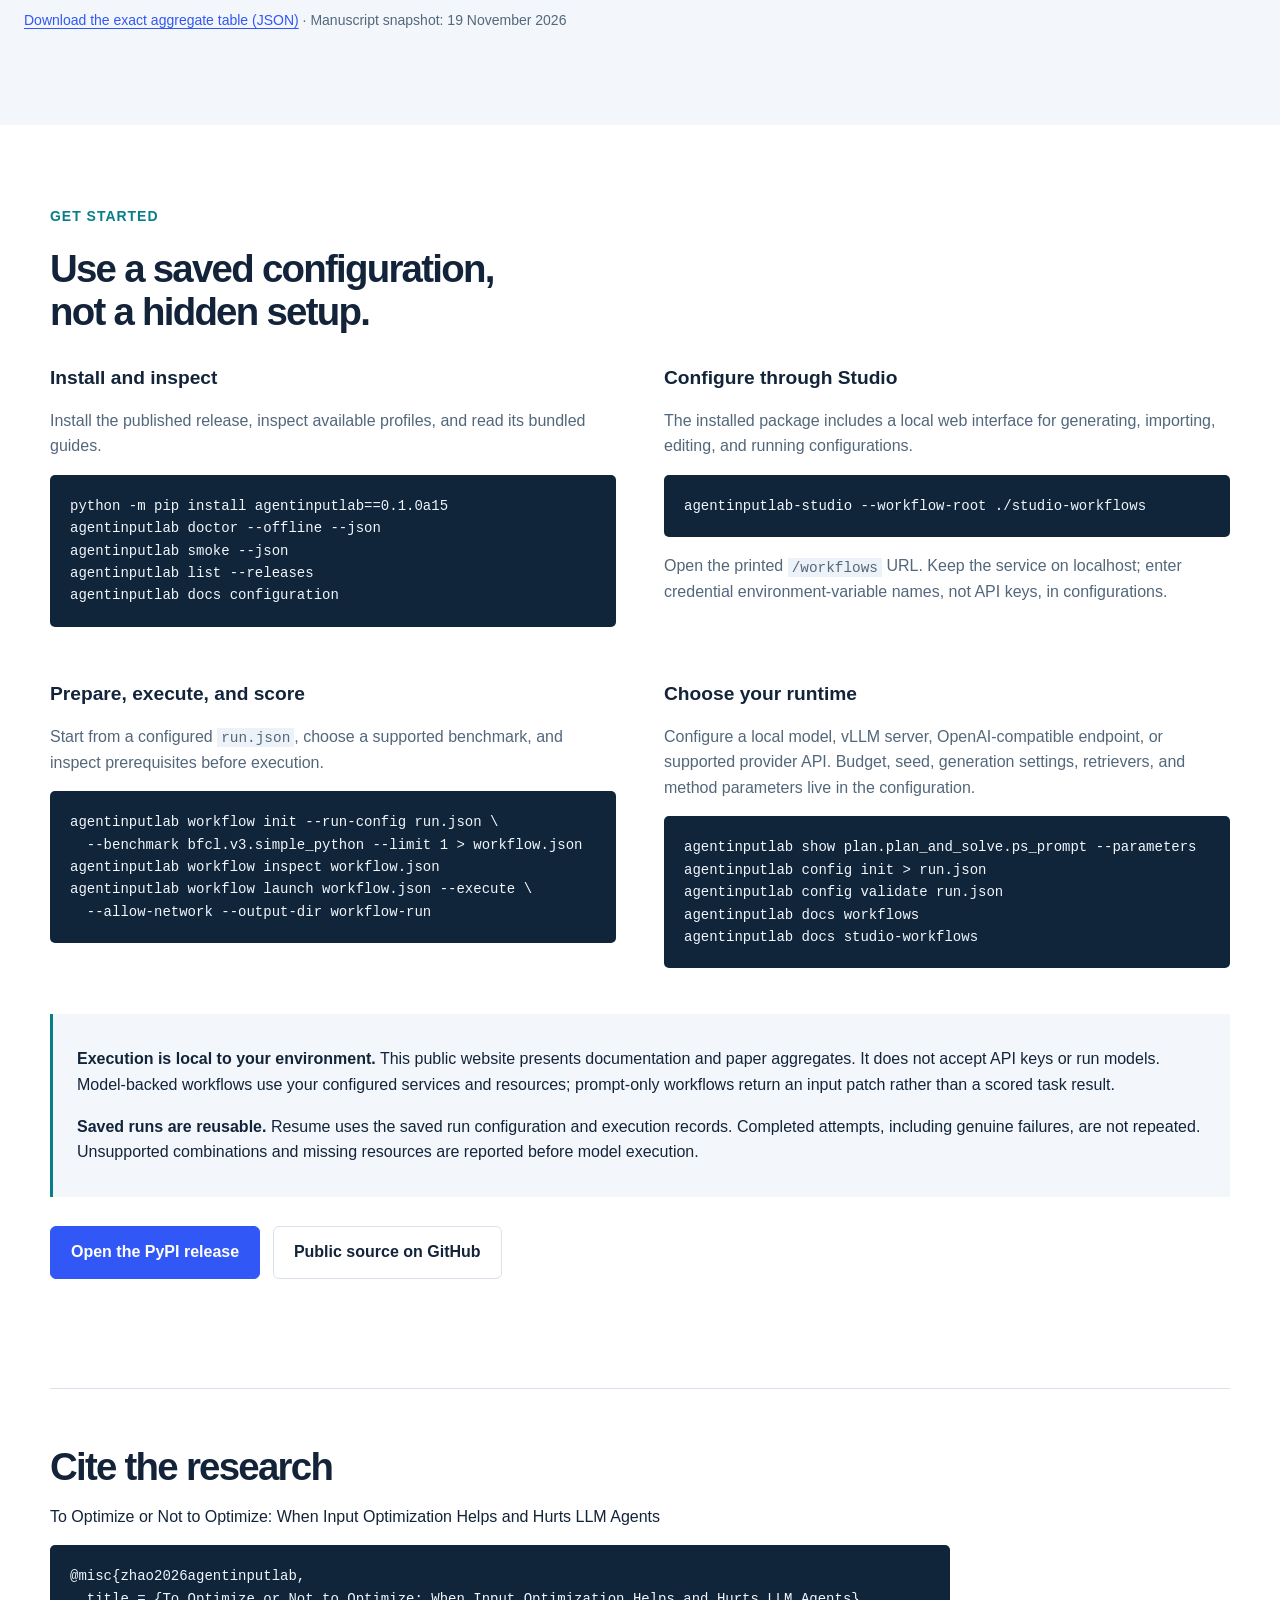
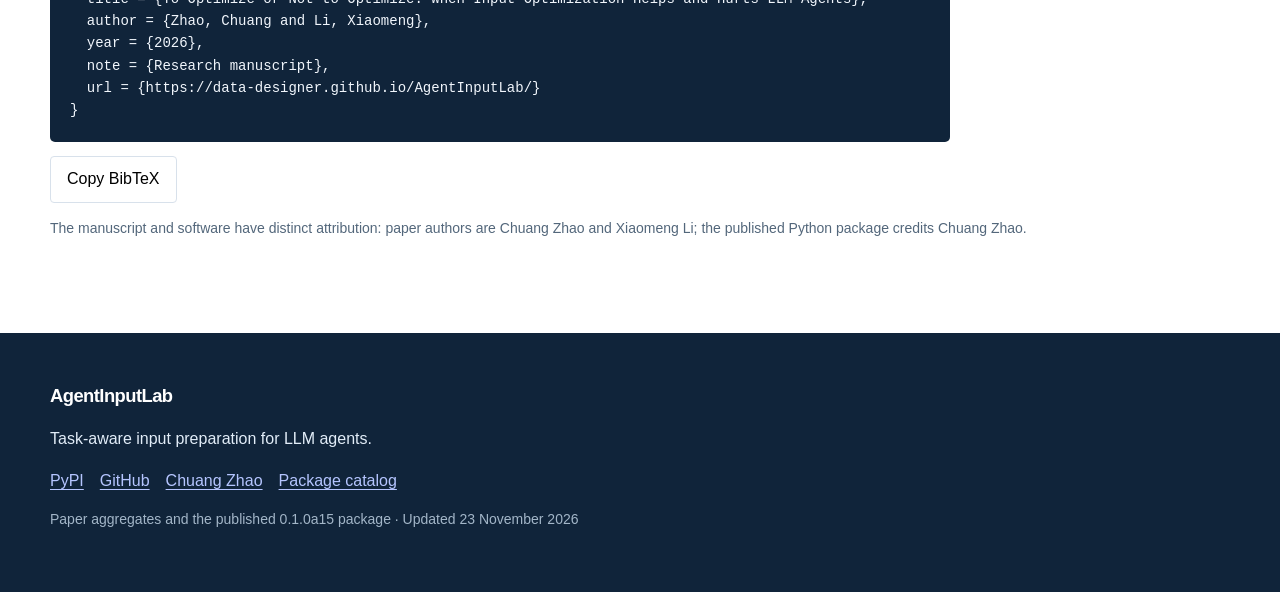
==== commit 0c257216: "Synchronize website with published PyPI 0.1.0a15" ====
--- a/AgentInputLab/index.html
+++ b/AgentInputLab/index.html
@@ -12,18 +12,18 @@
 </head>
 <body>
 <a class="skip" href="#main">Skip to content</a>
-<header><div class="shell nav"><a class="brand" href="#main"><span class="brand-mark">Ai</span>AgentInputLab</a><nav aria-label="Main navigation"><a href="#methods">Methods</a><a href="#datasets">Datasets</a><a href="#results">Results</a><a href="#use">Get started</a></nav><a class="nav-release" href="https://pypi.org/project/agentinputlab/0.1.0a14/">PyPI a14</a></div></header>
+<header><div class="shell nav"><a class="brand" href="#main"><span class="brand-mark">Ai</span>AgentInputLab</a><nav aria-label="Main navigation"><a href="#methods">Methods</a><a href="#datasets">Datasets</a><a href="#results">Results</a><a href="#use">Get started</a></nav><a class="nav-release" href="https://pypi.org/project/agentinputlab/0.1.0a15/">PyPI a15</a></div></header>
 <main id="main">
   <section class="hero shell">
-    <div><p class="eyebrow">A toolkit for task-aware input preparation</p><h1>Prepare inputs.<br><span>Measure what changes.</span></h1><p class="lead">Reformulate requests, organize plans, retrieve evidence, ask for clarification, and curate context—then evaluate the resulting agent behavior.</p><div class="actions"><a class="button primary" href="#use">Use the toolkit</a><a class="button" href="#results">Explore paper results</a></div><p class="small">Python 3.10+ · Published package <a href="https://pypi.org/project/agentinputlab/0.1.0a14/">0.1.0a14</a></p></div>
-    <div class="hero-panel"><p class="eyebrow">One connected workflow</p><ol class="workflow"><li><strong>Configure</strong><span>Choose a method, task, backend, and budget.</span></li><li><strong>Prepare</strong><span>Check inputs and acquire declared dependencies.</span></li><li><strong>Execute</strong><span>Run the selected pipeline with saved state and usage.</span></li><li><strong>Score</strong><span>Apply the task's native scorer and retain execution status.</span></li></ol><div class="install"><code>pip install agentinputlab==0.1.0a14</code><button data-copy="pip install agentinputlab==0.1.0a14" aria-label="Copy install command">Copy</button></div></div>
+    <div><p class="eyebrow">A toolkit for task-aware input preparation</p><h1>Prepare inputs.<br><span>Measure what changes.</span></h1><p class="lead">Reformulate requests, organize plans, retrieve evidence, ask for clarification, and curate context—then evaluate the resulting agent behavior.</p><div class="actions"><a class="button primary" href="#use">Use the toolkit</a><a class="button" href="#results">Explore paper results</a></div><p class="small">Python 3.10+ · Published package <a href="https://pypi.org/project/agentinputlab/0.1.0a15/">0.1.0a15</a></p></div>
+    <div class="hero-panel"><p class="eyebrow">One connected workflow</p><ol class="workflow"><li><strong>Configure</strong><span>Choose a method, task, backend, and budget.</span></li><li><strong>Prepare</strong><span>Check inputs and acquire declared dependencies.</span></li><li><strong>Execute</strong><span>Run the selected pipeline with saved state and usage.</span></li><li><strong>Score</strong><span>Apply the task's native scorer and retain execution status.</span></li></ol><div class="install"><code>pip install agentinputlab==0.1.0a15</code><button data-copy="pip install agentinputlab==0.1.0a15" aria-label="Copy install command">Copy</button></div></div>
   </section>
   <section class="facts shell" aria-label="Study and toolkit scope"><div><strong>23 + OPT0</strong><span>pipelines in the paper's main table</span></div><div><strong>5 × 3</strong><span>backbones × interactive arenas</span></div><div><strong>4</strong><span>additional task settings in the paper</span></div><div><strong id="catalog-count">27 / 31</strong><span>toolkit methods / benchmark entries</span></div></section>
   <section id="research" class="section shell"><div class="section-head"><p class="eyebrow">The research</p><h2>Input preparation is a configuration choice.</h2></div><div class="research-grid"><p>Method rankings change across tasks and execution settings. Increasing intervention intensity can reduce utility, while task-level gains and losses can cancel in an aggregate score.</p><p>The paper evaluates paired task outcomes, configuration sensitivity, and conditional routing. Official scores measure task outcomes; Valid scores also require successful method completion and the recorded information-access checks. Both are retained in the results below.</p></div><div class="paper-note"><span>Current manuscript</span><h3 id="paper-title">To Optimize or Not to Optimize: When Input Optimization Helps and Hurts LLM Agents</h3><p>Chuang Zhao · Xiaomeng Li</p></div></section>
   <section id="methods" class="section tinted"><div class="shell"><div class="section-head split"><div><p class="eyebrow">Method catalog</p><h2>Five kinds of input intervention.</h2></div><p>The published package contains more methods than the paper's 23-method study. Profiles declare their implementation, dependencies, and execution requirements.</p></div><div class="controls"><label>Family<select id="method-family"><option value="all">All families</option><option value="reformulate">Reformulation</option><option value="decompose">Decomposition</option><option value="acquire">Acquisition</option><option value="clarify">Clarification</option><option value="curate">Curation</option></select></label><label>Search methods<input id="method-query" type="search" placeholder="Name or method ID"></label></div><p id="method-count" class="small" aria-live="polite"></p><div id="method-list" class="method-list"></div></div></section>
   <section id="datasets" class="section shell"><div class="section-head split"><div><p class="eyebrow">Benchmark catalog</p><h2>Shared interfaces.<br>Task-specific evaluation.</h2></div><p>The paper's main arenas are STATE-Bench, ToolSandbox, and ToolTalk. Additional results cover BRIGHT Earth Science, FiQA-2018, MultiFieldQA-en, and QMSum. The package catalog also includes other tasks.</p></div><label class="search-wide">Find a benchmark<input id="dataset-query" type="search" placeholder="Suite, task, or entry ID"></label><p id="dataset-count" class="small" aria-live="polite"></p><div class="table-wrap" role="region" aria-label="Dataset catalog" tabindex="0"><table><thead><tr><th>Dataset / entry</th><th>Task</th><th>Published catalog size</th><th>Native metrics</th></tr></thead><tbody id="dataset-list"></tbody></table></div><p class="small">Catalog sizes describe upstream sources, not the paper's evaluation sample sizes. Registration is distinct from applicability: use preflight for the exact method, dataset, model, and resource configuration. Data and model weights are acquired separately under their source terms.</p></section>
   <section id="results" class="section tinted"><div class="shell wide"><div class="section-head split"><div><p class="eyebrow">Paper main results</p><h2>Official and Valid,<br>side by side.</h2></div><p>All 23 interventions and the ReAct reference OPT0, across five backbones and three arenas. Each cell shows the same Official and Valid values as the current manuscript.</p></div><div class="controls results-controls"><label>Arena<select id="result-arena"><option value="all">All arenas</option></select></label><label>Backbone<select id="result-model"><option value="all">All five backbones</option></select></label><label>Method<input type="search" id="result-query" placeholder="Search methods"></label></div><p id="result-count" class="small" aria-live="polite"></p><div class="score-key"><span><i class="official-key"></i>Official · upper value</span><span><i class="valid-key"></i>Valid · lower value</span></div><div class="table-wrap results-wrap" role="region" aria-label="Paper results; scroll horizontally for all models" tabindex="0"><table id="result-table"><caption class="sr-only">Official and Valid scores for 24 pipelines, five models, and three arenas</caption><thead id="result-head"></thead><tbody id="result-body"></tbody></table></div><div class="result-notes"><p>Scores are reported on a 0–100 scale. Confirmed failures without native grades contribute zero only to the aggregate; their per-task Official records remain missing. OPT0 is ReAct without input optimization.</p><p>Backbones: Q4 = Qwen3-4B; G12 = Gemma4-12B; O20 = GPT-OSS-20B; Q27 = Qwen3.8-27B; DS = DeepSeek-V4.1-flash (10-17 version).</p><p><a href="./paper-results.json" download>Download the exact aggregate table (JSON)</a> · <span id="source-date">Manuscript snapshot: 19 November 2026</span></p></div></div></section>
-  <section id="use" class="section shell"><div class="section-head"><p class="eyebrow">Get started</p><h2>Use a saved configuration,<br>not a hidden setup.</h2></div><div class="guide-grid"><article><h3>Install and inspect</h3><p>Install the published release, inspect available profiles, and read its bundled guides.</p><pre><code>python -m pip install agentinputlab==0.1.0a14
+  <section id="use" class="section shell"><div class="section-head"><p class="eyebrow">Get started</p><h2>Use a saved configuration,<br>not a hidden setup.</h2></div><div class="guide-grid"><article><h3>Install and inspect</h3><p>Install the published release, inspect available profiles, and read its bundled guides.</p><pre><code>python -m pip install agentinputlab==0.1.0a15
 agentinputlab doctor --offline --json
 agentinputlab smoke --json
 agentinputlab list --releases
@@ -35,10 +35,10 @@
 agentinputlab config init > run.json
 agentinputlab config validate run.json
 agentinputlab docs workflows
-agentinputlab docs studio-workflows</code></pre></article></div><div class="usage-note"><p><strong>Execution is local to your environment.</strong> This public website presents documentation and paper aggregates. It does not accept API keys or run models. Model-backed workflows use your configured services and resources; prompt-only workflows return an input patch rather than a scored task result.</p><p><strong>Saved runs are reusable.</strong> Resume uses the saved run configuration and execution records. Completed attempts, including genuine failures, are not repeated. Unsupported combinations and missing resources are reported before model execution.</p></div><div class="actions"><a class="button primary" href="https://pypi.org/project/agentinputlab/0.1.0a14/">Open the PyPI release</a><a class="button" href="https://github.com/Data-Designer/AgentInputLab-toolkit">Public source on GitHub</a></div></section>
+agentinputlab docs studio-workflows</code></pre></article></div><div class="usage-note"><p><strong>Execution is local to your environment.</strong> This public website presents documentation and paper aggregates. It does not accept API keys or run models. Model-backed workflows use your configured services and resources; prompt-only workflows return an input patch rather than a scored task result.</p><p><strong>Saved runs are reusable.</strong> Resume uses the saved run configuration and execution records. Completed attempts, including genuine failures, are not repeated. Unsupported combinations and missing resources are reported before model execution.</p></div><div class="actions"><a class="button primary" href="https://pypi.org/project/agentinputlab/0.1.0a15/">Open the PyPI release</a><a class="button" href="https://github.com/Data-Designer/AgentInputLab-toolkit">Public source on GitHub</a></div></section>
   <section class="section citation shell"><h2>Cite the research</h2><p id="citation-title">To Optimize or Not to Optimize: When Input Optimization Helps and Hurts LLM Agents</p><pre><code id="citation-code"></code></pre><button id="copy-citation">Copy BibTeX</button><p class="small">The manuscript and software have distinct attribution: paper authors are Chuang Zhao and Xiaomeng Li; the published Python package credits Chuang Zhao.</p></section>
 </main>
-<footer><div class="shell"><a class="brand" href="#main">AgentInputLab</a><p>Task-aware input preparation for LLM agents.</p><div><a href="https://pypi.org/project/agentinputlab/">PyPI</a><a href="https://github.com/Data-Designer/AgentInputLab-toolkit">GitHub</a><a href="https://data-designer.github.io/">Chuang Zhao</a><a href="./catalog.json" download>Package catalog</a></div><p class="small">Paper aggregates and the published 0.1.0a14 package · Updated 19 November 2026</p></div></footer>
+<footer><div class="shell"><a class="brand" href="#main">AgentInputLab</a><p>Task-aware input preparation for LLM agents.</p><div><a href="https://pypi.org/project/agentinputlab/">PyPI</a><a href="https://github.com/Data-Designer/AgentInputLab-toolkit">GitHub</a><a href="https://data-designer.github.io/">Chuang Zhao</a><a href="./catalog.json" download>Package catalog</a></div><p class="small">Paper aggregates and the published 0.1.0a15 package · Updated 23 November 2026</p></div></footer>
 <div id="notification" role="status" aria-live="polite"></div>
 <noscript><p class="shell">JavaScript enables catalog filtering and the results table. Download <a href="./paper-results.json">paper results</a> and <a href="./catalog.json">the package catalog</a> directly.</p></noscript>
 </body>
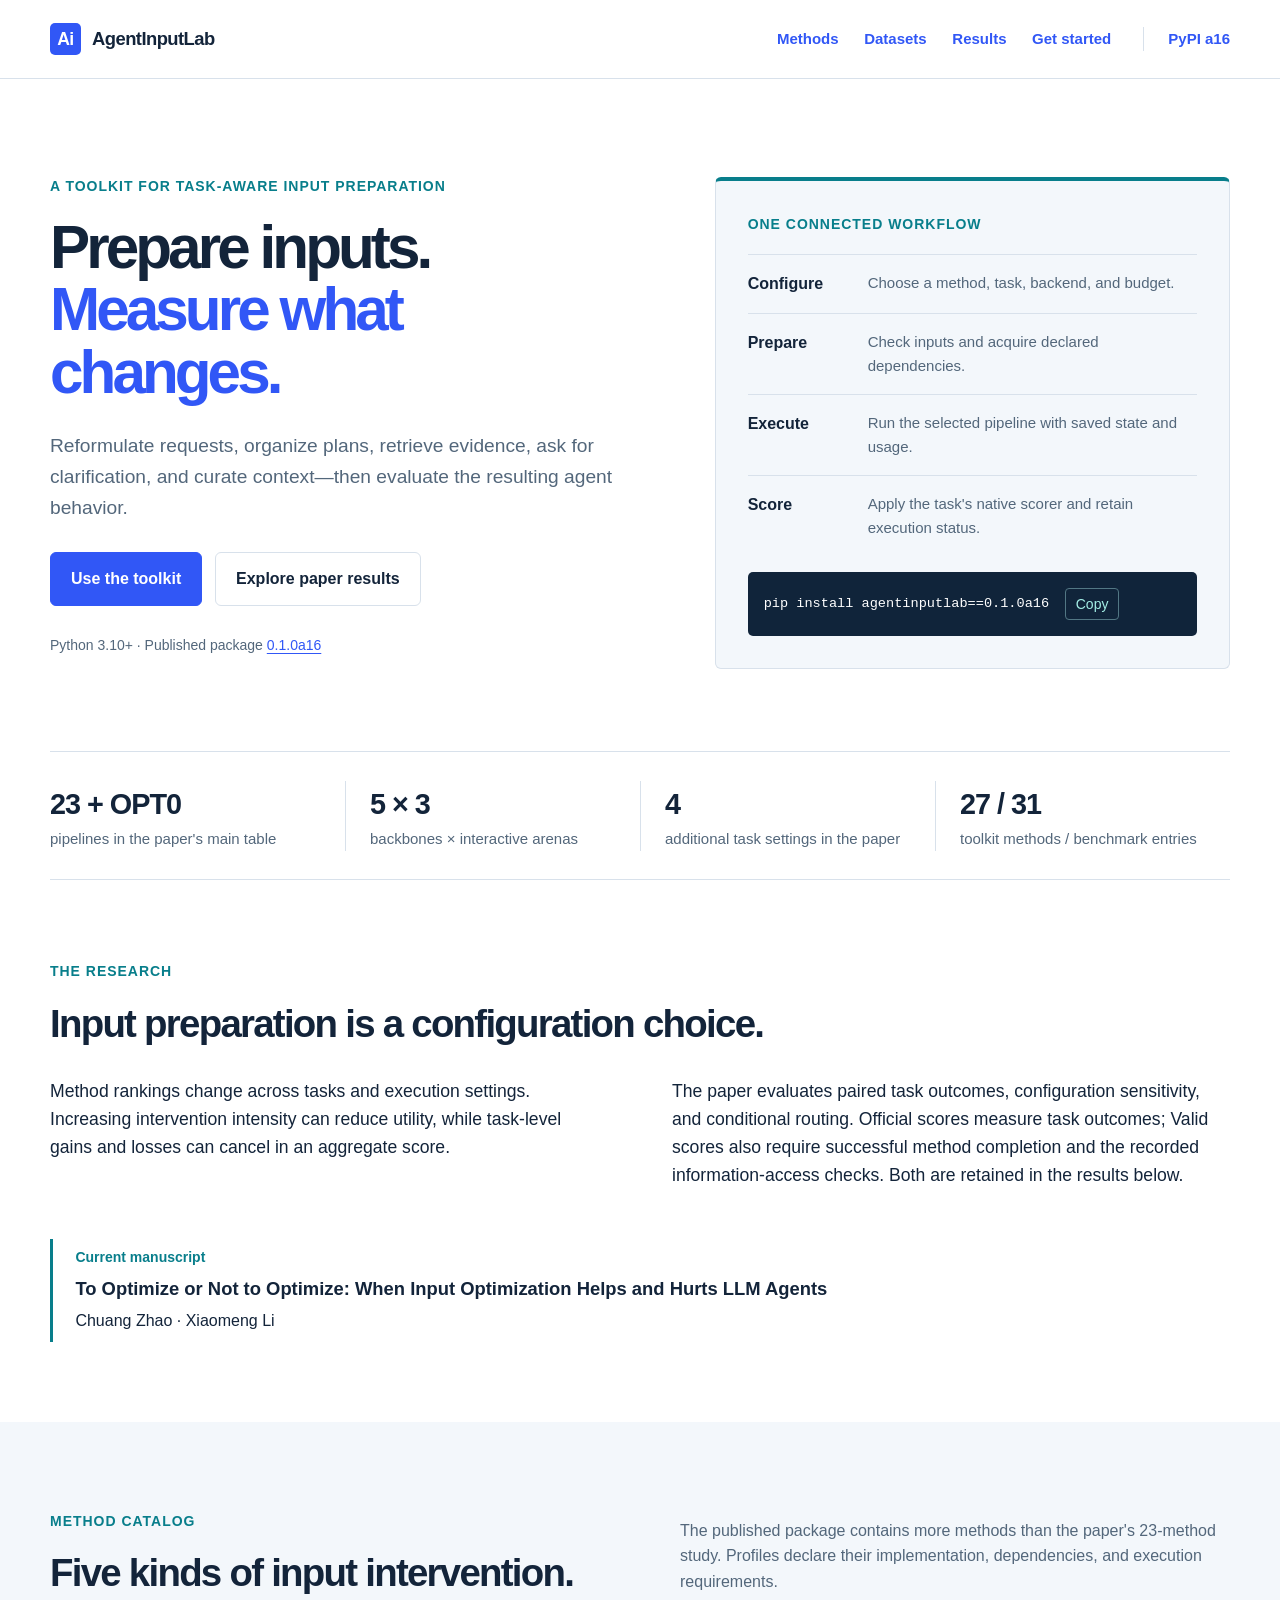
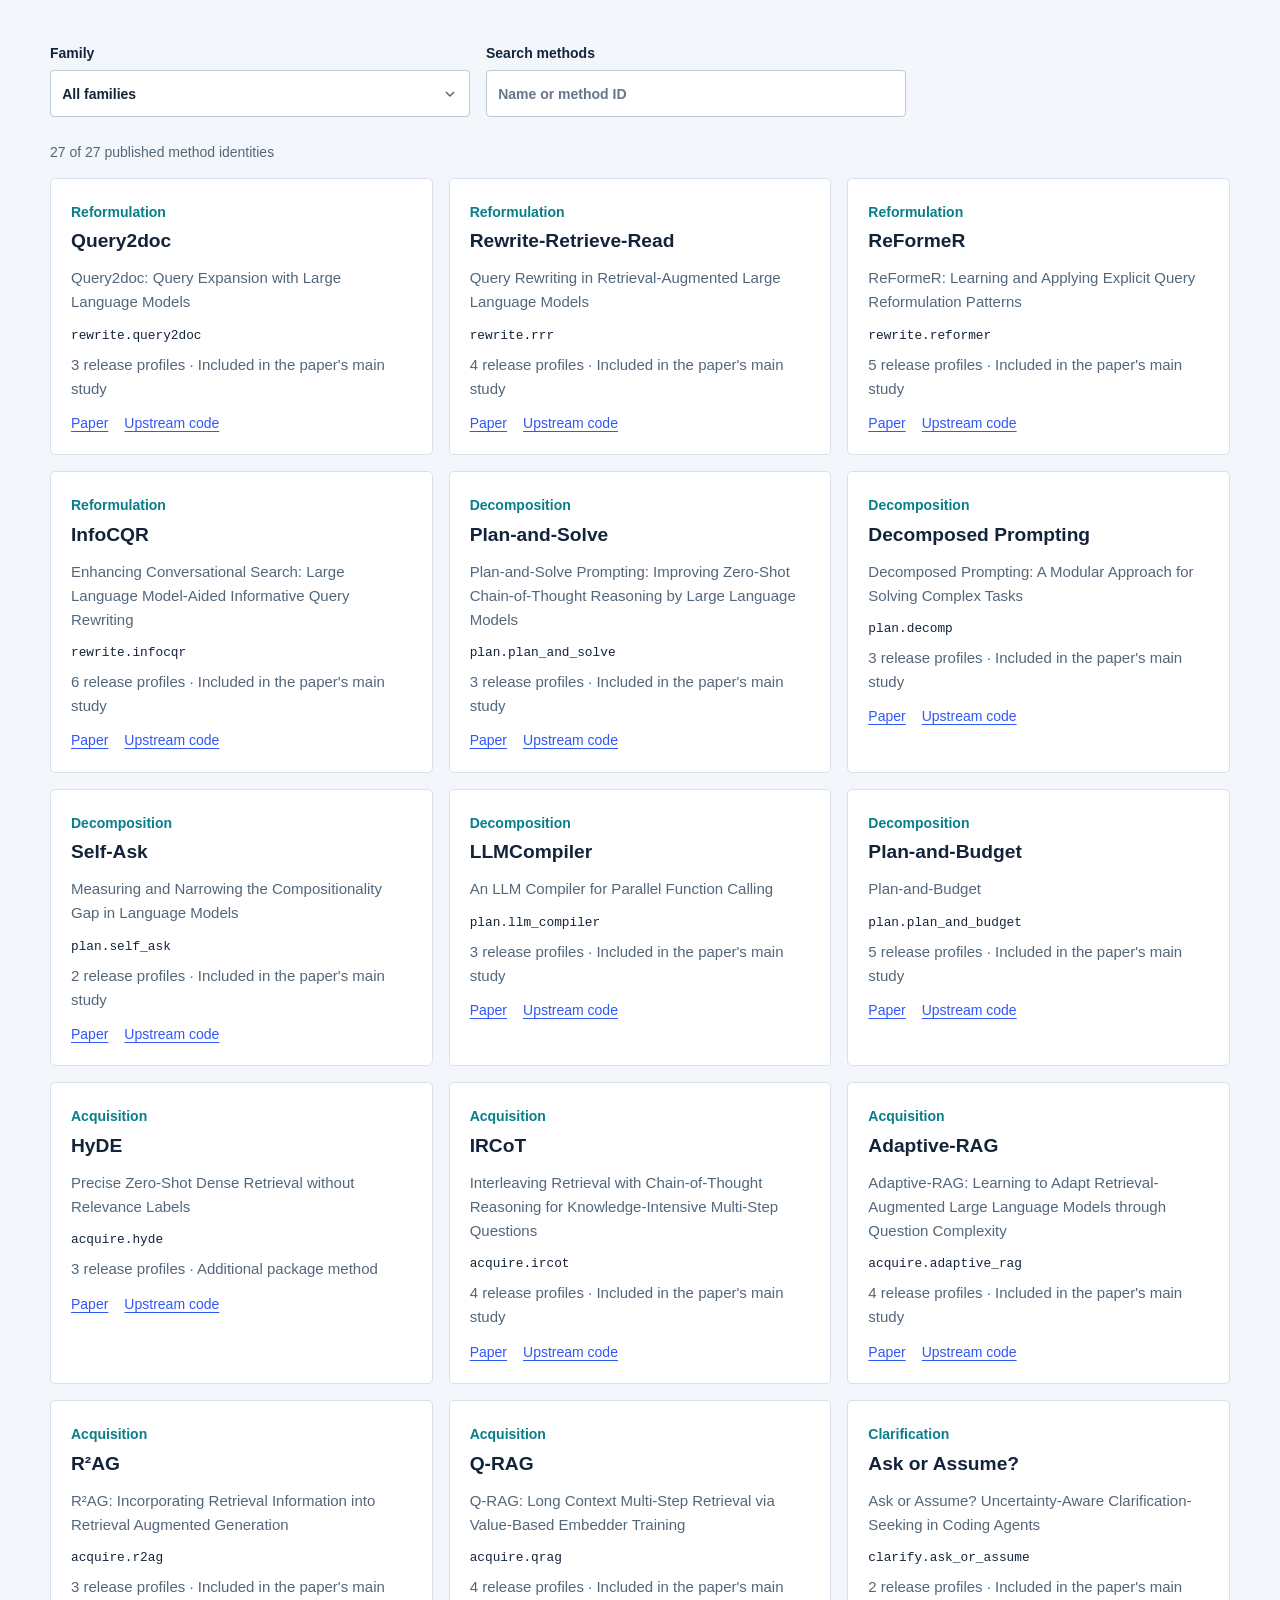
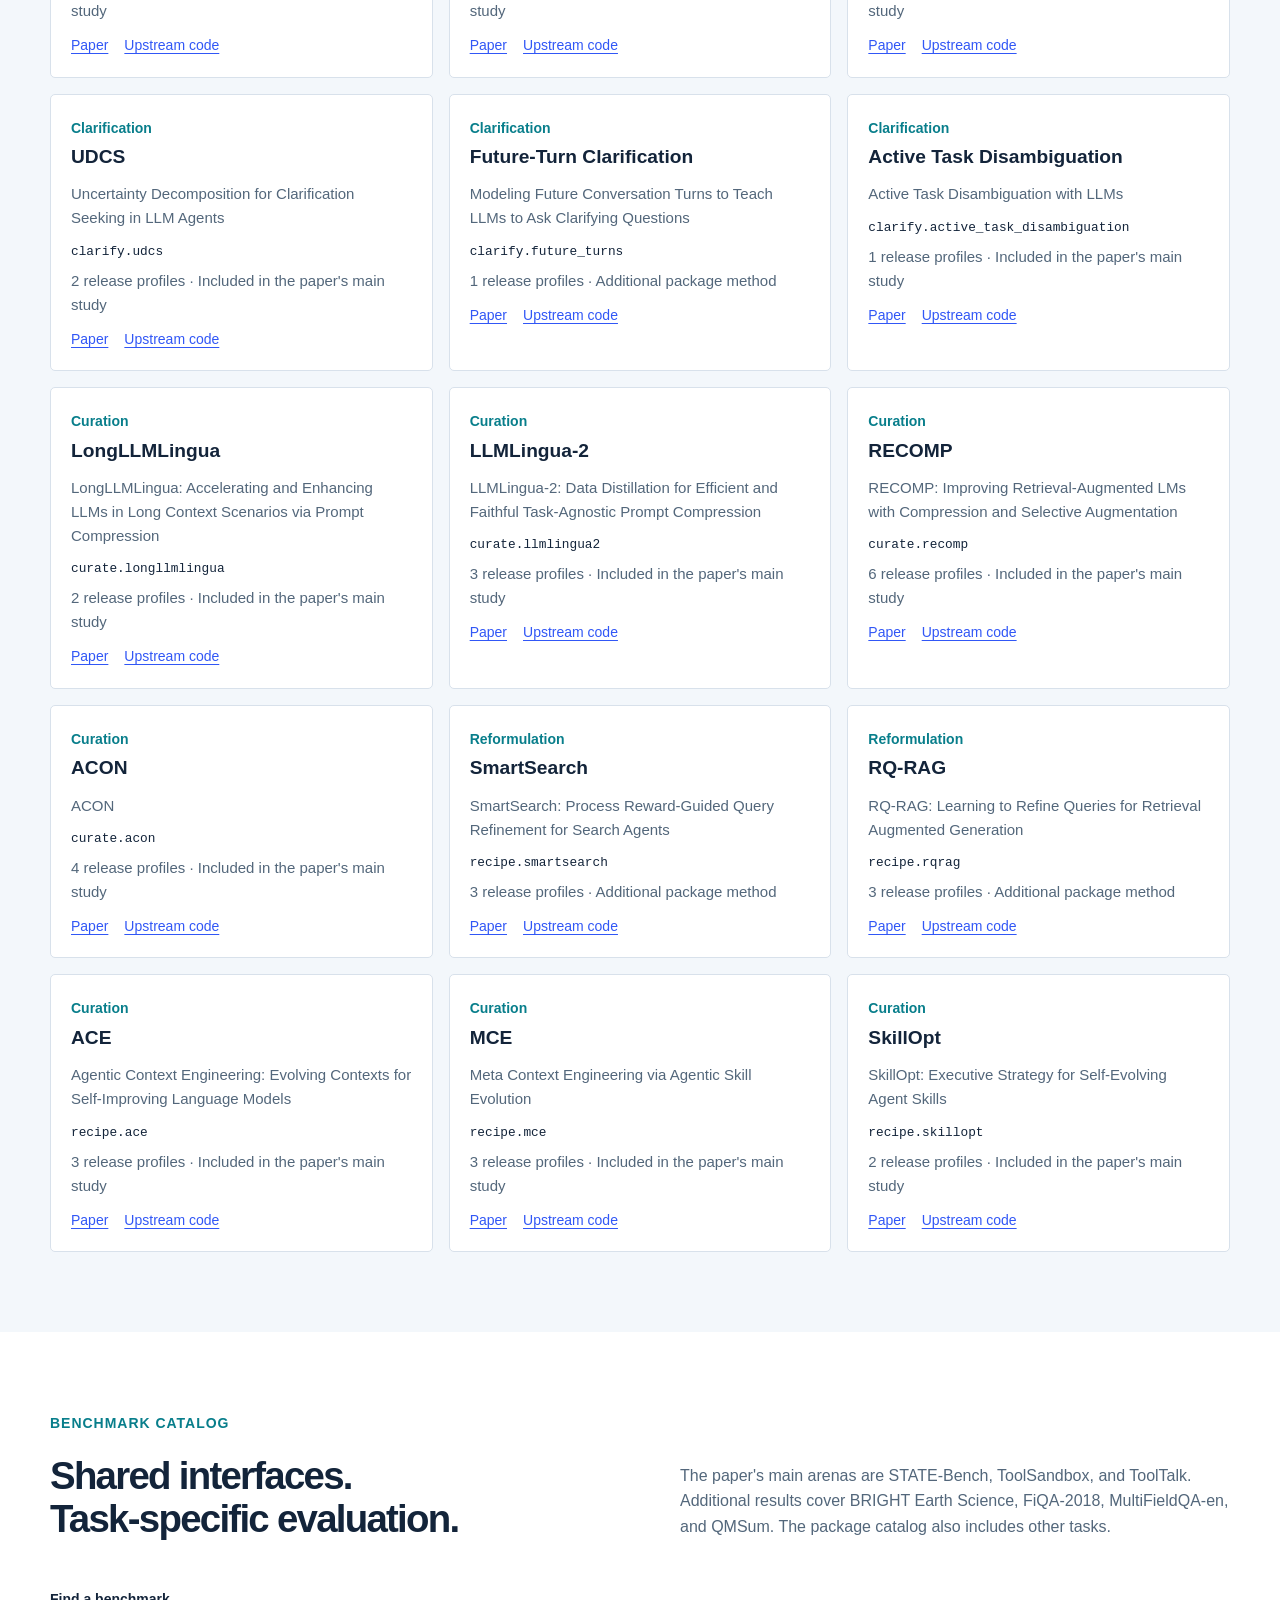
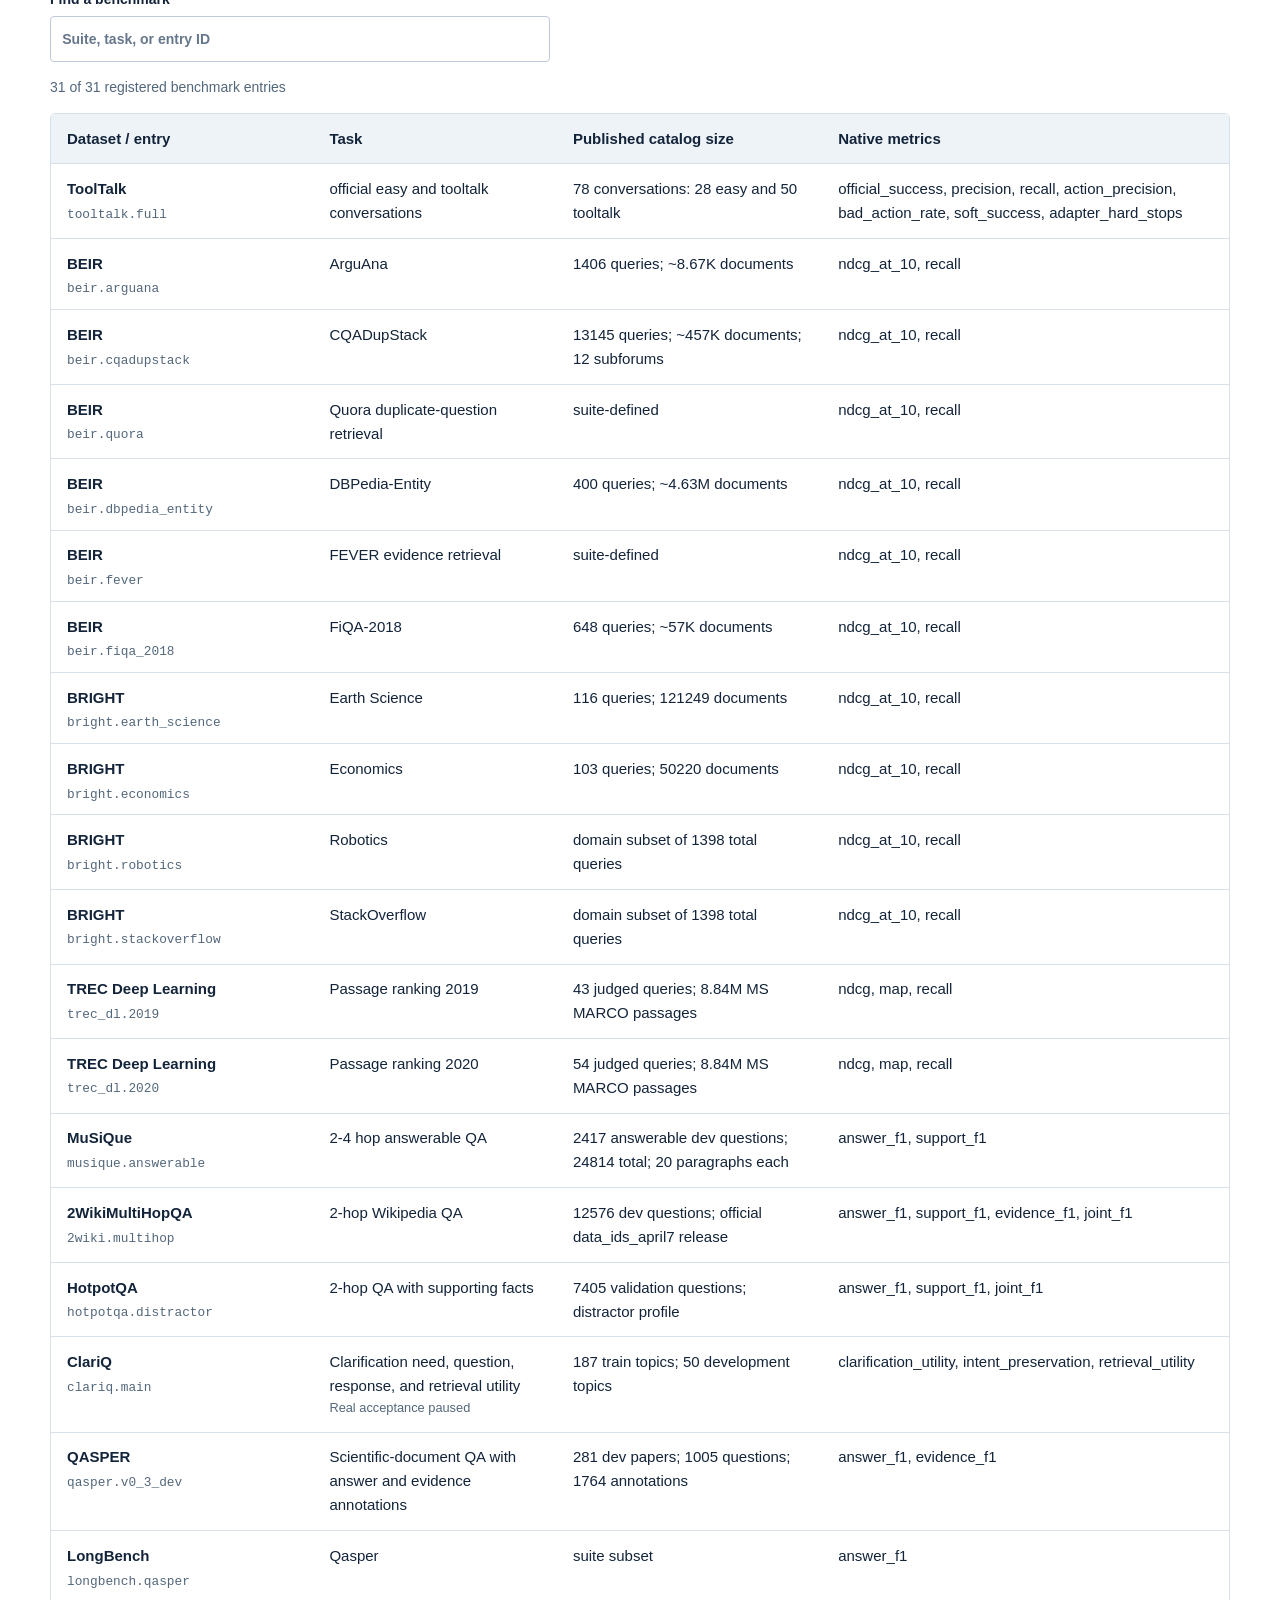
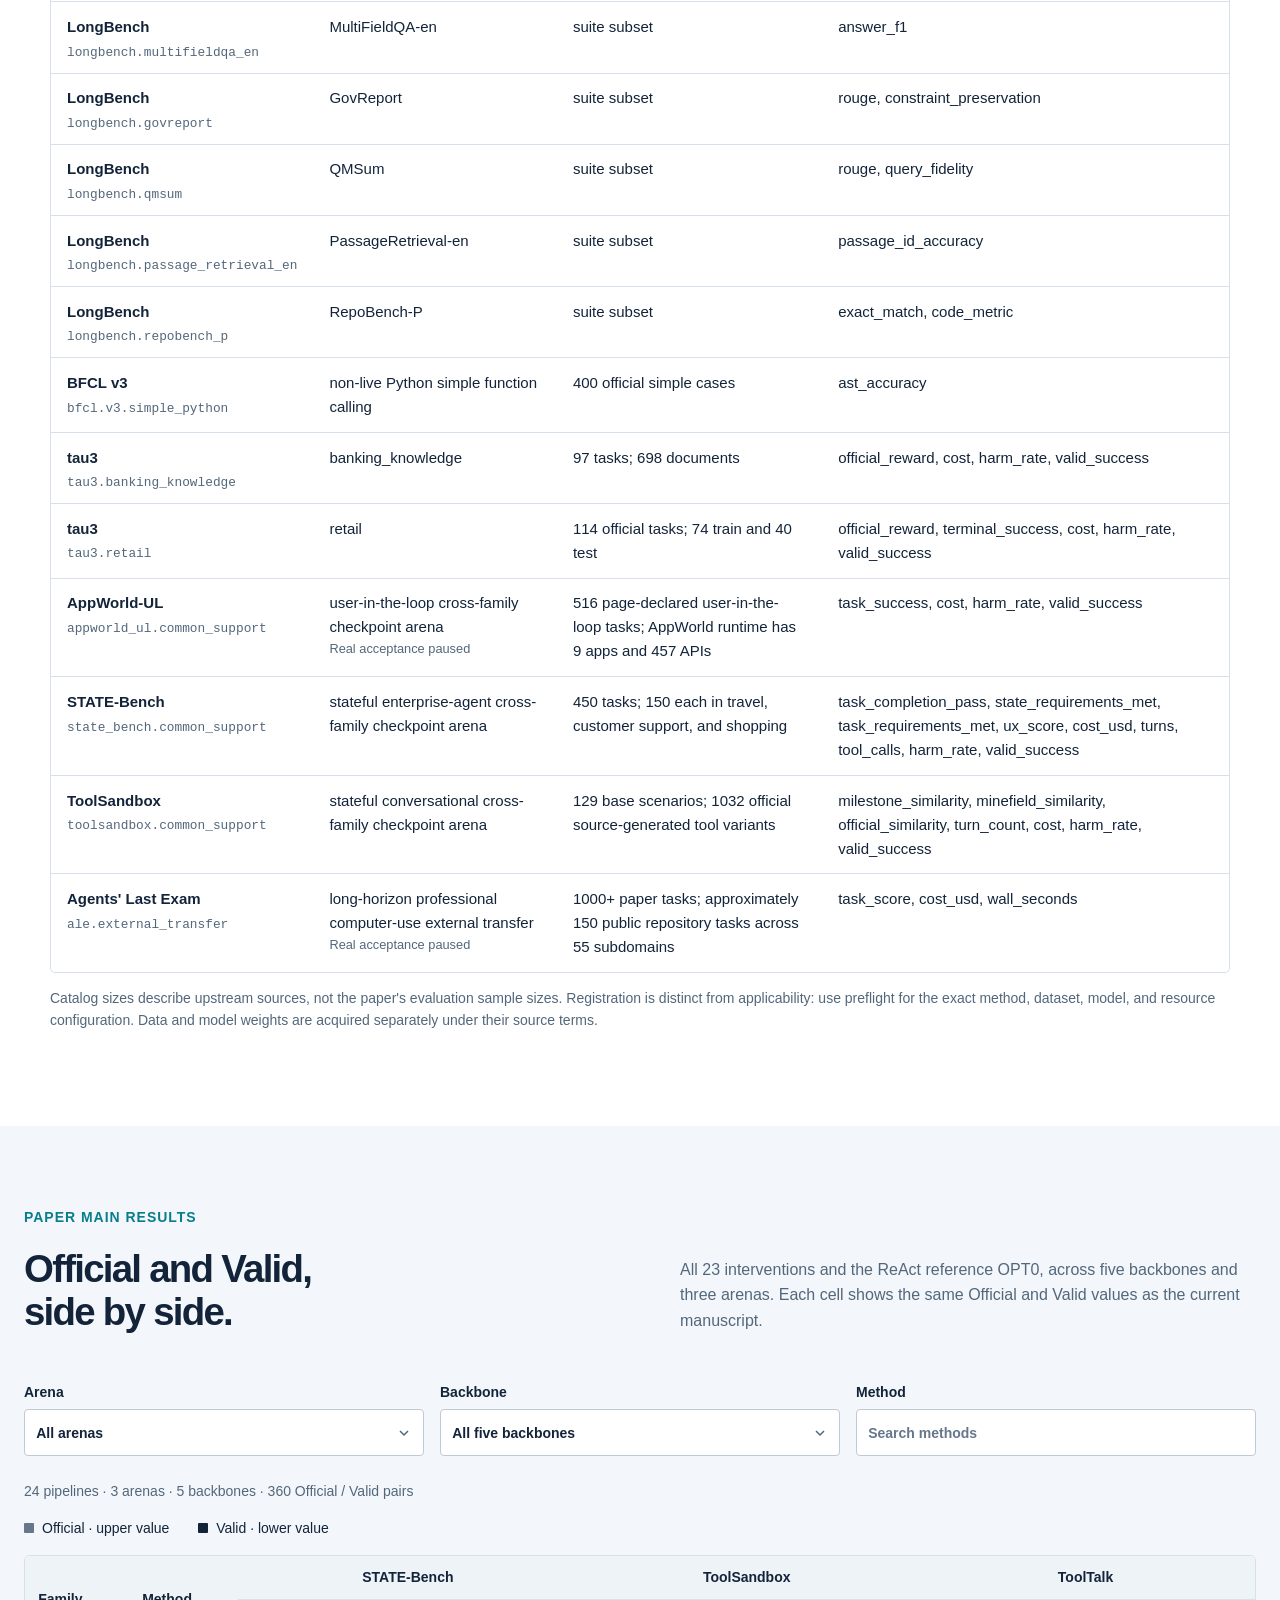
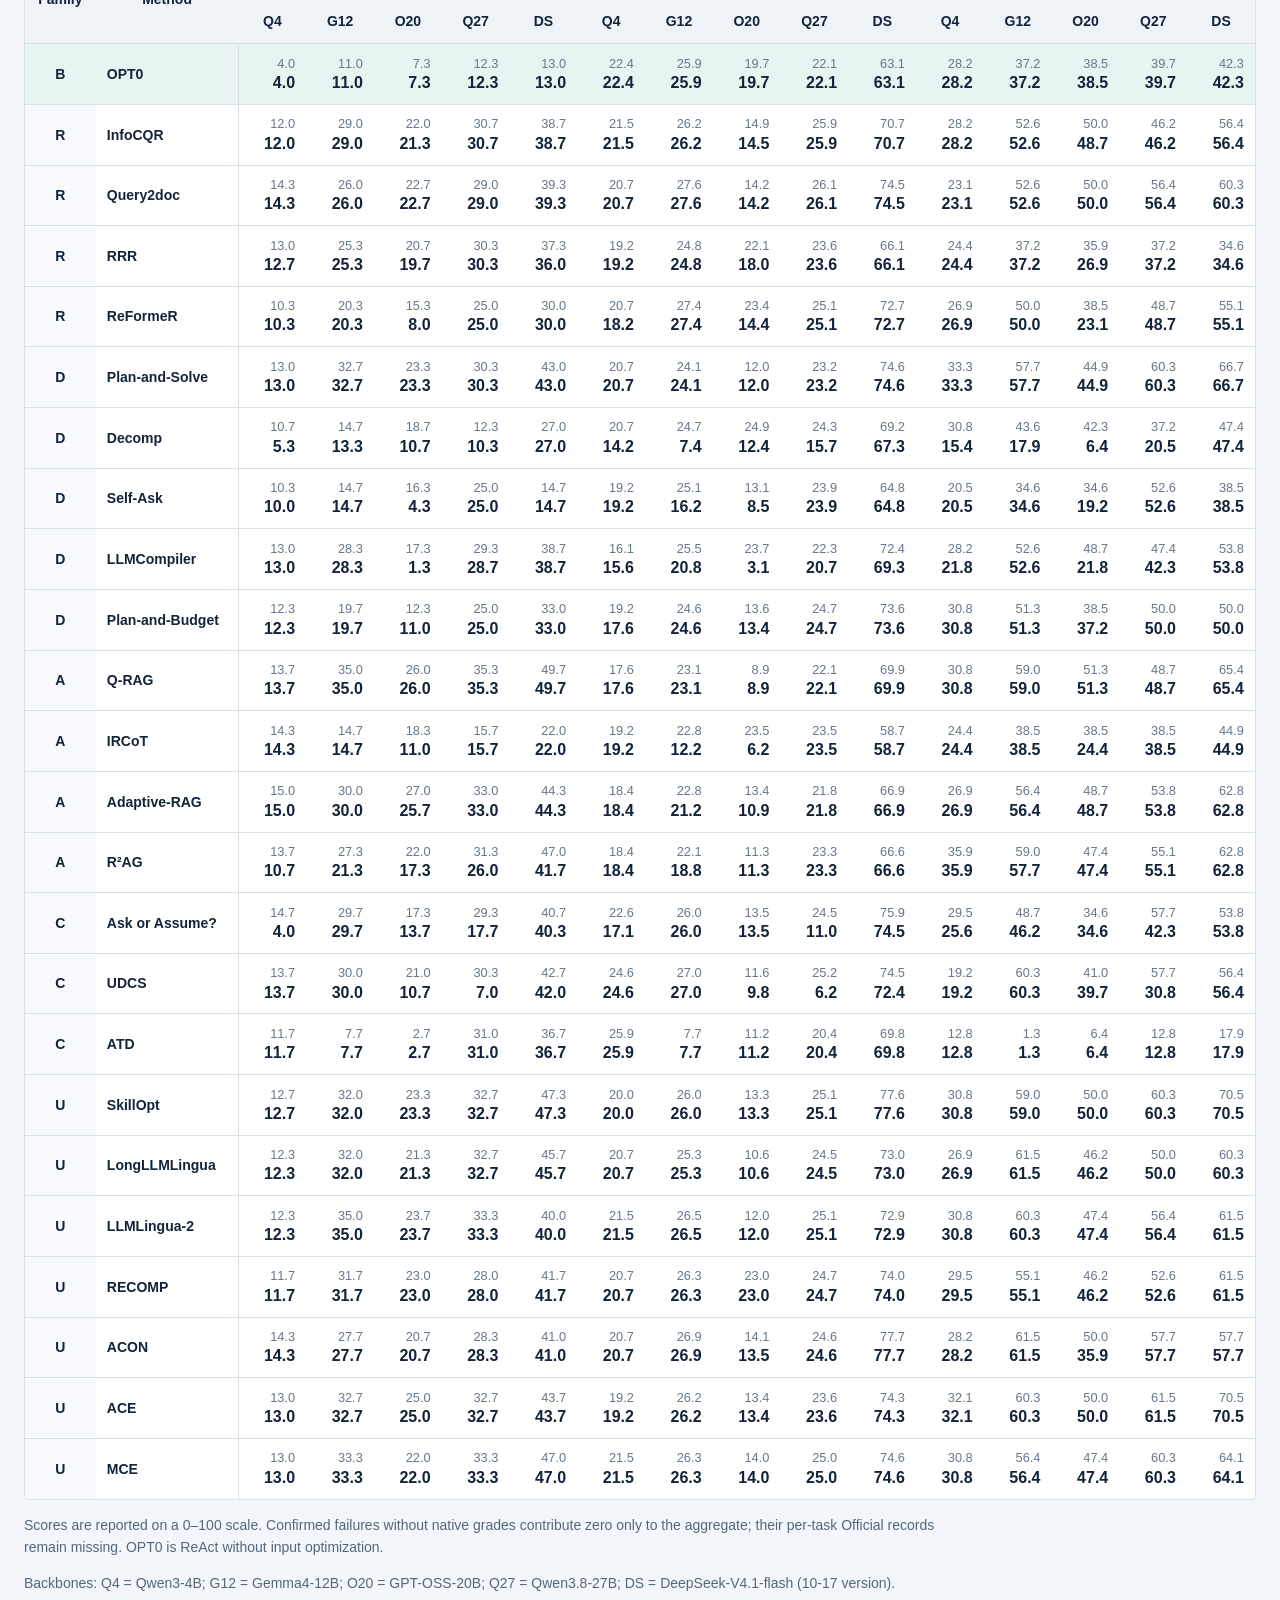
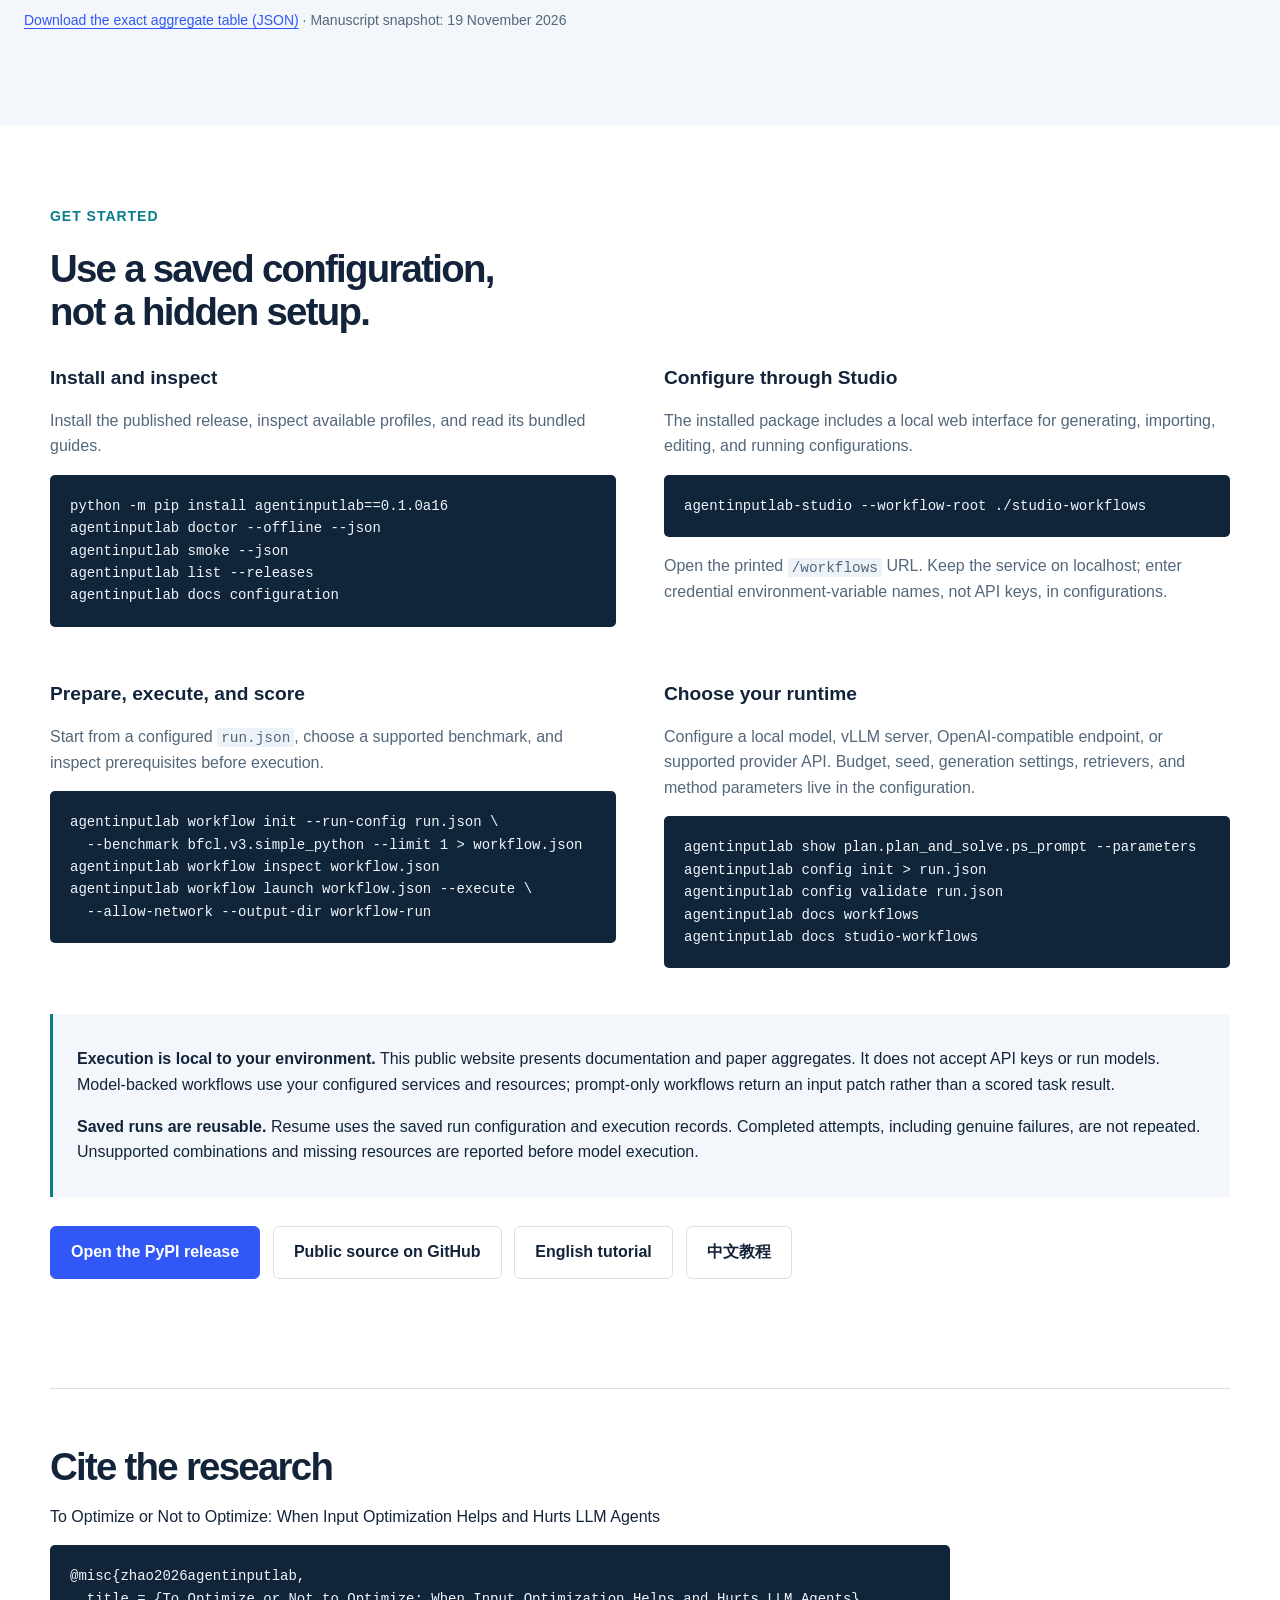
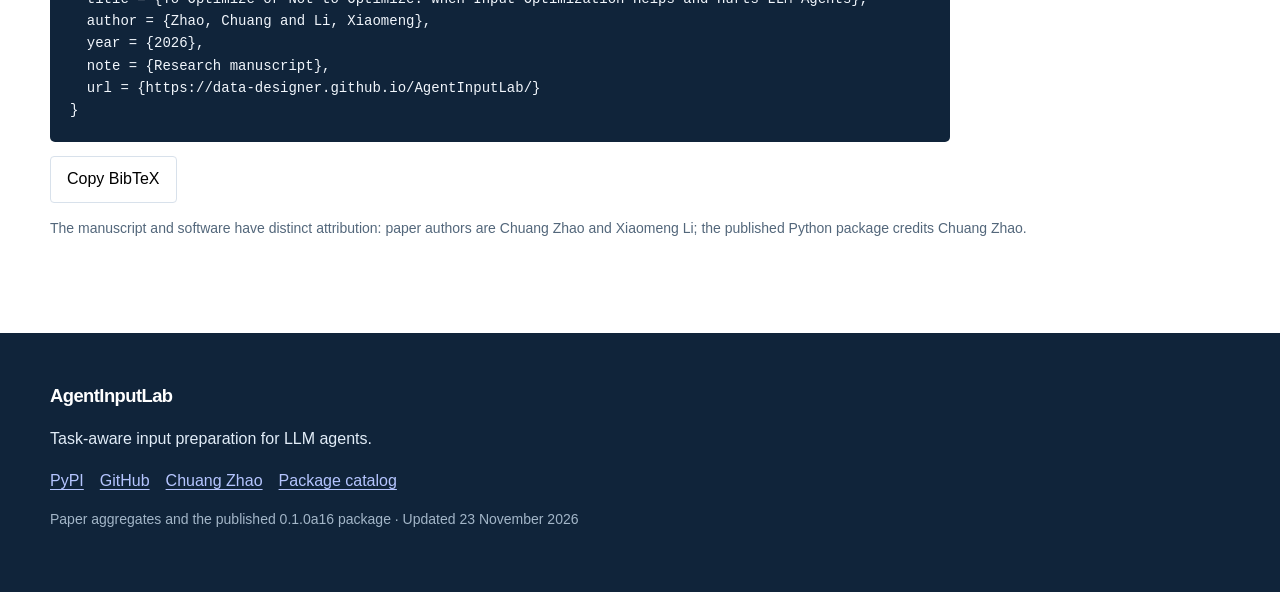
==== commit c79dbf92: "Sync AgentInputLab a16 and bilingual tutorials" ====
--- a/AgentInputLab/index.html
+++ b/AgentInputLab/index.html
@@ -12,18 +12,18 @@
 </head>
 <body>
 <a class="skip" href="#main">Skip to content</a>
-<header><div class="shell nav"><a class="brand" href="#main"><span class="brand-mark">Ai</span>AgentInputLab</a><nav aria-label="Main navigation"><a href="#methods">Methods</a><a href="#datasets">Datasets</a><a href="#results">Results</a><a href="#use">Get started</a></nav><a class="nav-release" href="https://pypi.org/project/agentinputlab/0.1.0a15/">PyPI a15</a></div></header>
+<header><div class="shell nav"><a class="brand" href="#main"><span class="brand-mark">Ai</span>AgentInputLab</a><nav aria-label="Main navigation"><a href="#methods">Methods</a><a href="#datasets">Datasets</a><a href="#results">Results</a><a href="#use">Get started</a></nav><a class="nav-release" href="https://pypi.org/project/agentinputlab/0.1.0a16/">PyPI a16</a></div></header>
 <main id="main">
   <section class="hero shell">
-    <div><p class="eyebrow">A toolkit for task-aware input preparation</p><h1>Prepare inputs.<br><span>Measure what changes.</span></h1><p class="lead">Reformulate requests, organize plans, retrieve evidence, ask for clarification, and curate context—then evaluate the resulting agent behavior.</p><div class="actions"><a class="button primary" href="#use">Use the toolkit</a><a class="button" href="#results">Explore paper results</a></div><p class="small">Python 3.10+ · Published package <a href="https://pypi.org/project/agentinputlab/0.1.0a15/">0.1.0a15</a></p></div>
-    <div class="hero-panel"><p class="eyebrow">One connected workflow</p><ol class="workflow"><li><strong>Configure</strong><span>Choose a method, task, backend, and budget.</span></li><li><strong>Prepare</strong><span>Check inputs and acquire declared dependencies.</span></li><li><strong>Execute</strong><span>Run the selected pipeline with saved state and usage.</span></li><li><strong>Score</strong><span>Apply the task's native scorer and retain execution status.</span></li></ol><div class="install"><code>pip install agentinputlab==0.1.0a15</code><button data-copy="pip install agentinputlab==0.1.0a15" aria-label="Copy install command">Copy</button></div></div>
+    <div><p class="eyebrow">A toolkit for task-aware input preparation</p><h1>Prepare inputs.<br><span>Measure what changes.</span></h1><p class="lead">Reformulate requests, organize plans, retrieve evidence, ask for clarification, and curate context—then evaluate the resulting agent behavior.</p><div class="actions"><a class="button primary" href="#use">Use the toolkit</a><a class="button" href="#results">Explore paper results</a></div><p class="small">Python 3.10+ · Published package <a href="https://pypi.org/project/agentinputlab/0.1.0a16/">0.1.0a16</a></p></div>
+    <div class="hero-panel"><p class="eyebrow">One connected workflow</p><ol class="workflow"><li><strong>Configure</strong><span>Choose a method, task, backend, and budget.</span></li><li><strong>Prepare</strong><span>Check inputs and acquire declared dependencies.</span></li><li><strong>Execute</strong><span>Run the selected pipeline with saved state and usage.</span></li><li><strong>Score</strong><span>Apply the task's native scorer and retain execution status.</span></li></ol><div class="install"><code>pip install agentinputlab==0.1.0a16</code><button data-copy="pip install agentinputlab==0.1.0a16" aria-label="Copy install command">Copy</button></div></div>
   </section>
   <section class="facts shell" aria-label="Study and toolkit scope"><div><strong>23 + OPT0</strong><span>pipelines in the paper's main table</span></div><div><strong>5 × 3</strong><span>backbones × interactive arenas</span></div><div><strong>4</strong><span>additional task settings in the paper</span></div><div><strong id="catalog-count">27 / 31</strong><span>toolkit methods / benchmark entries</span></div></section>
   <section id="research" class="section shell"><div class="section-head"><p class="eyebrow">The research</p><h2>Input preparation is a configuration choice.</h2></div><div class="research-grid"><p>Method rankings change across tasks and execution settings. Increasing intervention intensity can reduce utility, while task-level gains and losses can cancel in an aggregate score.</p><p>The paper evaluates paired task outcomes, configuration sensitivity, and conditional routing. Official scores measure task outcomes; Valid scores also require successful method completion and the recorded information-access checks. Both are retained in the results below.</p></div><div class="paper-note"><span>Current manuscript</span><h3 id="paper-title">To Optimize or Not to Optimize: When Input Optimization Helps and Hurts LLM Agents</h3><p>Chuang Zhao · Xiaomeng Li</p></div></section>
   <section id="methods" class="section tinted"><div class="shell"><div class="section-head split"><div><p class="eyebrow">Method catalog</p><h2>Five kinds of input intervention.</h2></div><p>The published package contains more methods than the paper's 23-method study. Profiles declare their implementation, dependencies, and execution requirements.</p></div><div class="controls"><label>Family<select id="method-family"><option value="all">All families</option><option value="reformulate">Reformulation</option><option value="decompose">Decomposition</option><option value="acquire">Acquisition</option><option value="clarify">Clarification</option><option value="curate">Curation</option></select></label><label>Search methods<input id="method-query" type="search" placeholder="Name or method ID"></label></div><p id="method-count" class="small" aria-live="polite"></p><div id="method-list" class="method-list"></div></div></section>
   <section id="datasets" class="section shell"><div class="section-head split"><div><p class="eyebrow">Benchmark catalog</p><h2>Shared interfaces.<br>Task-specific evaluation.</h2></div><p>The paper's main arenas are STATE-Bench, ToolSandbox, and ToolTalk. Additional results cover BRIGHT Earth Science, FiQA-2018, MultiFieldQA-en, and QMSum. The package catalog also includes other tasks.</p></div><label class="search-wide">Find a benchmark<input id="dataset-query" type="search" placeholder="Suite, task, or entry ID"></label><p id="dataset-count" class="small" aria-live="polite"></p><div class="table-wrap" role="region" aria-label="Dataset catalog" tabindex="0"><table><thead><tr><th>Dataset / entry</th><th>Task</th><th>Published catalog size</th><th>Native metrics</th></tr></thead><tbody id="dataset-list"></tbody></table></div><p class="small">Catalog sizes describe upstream sources, not the paper's evaluation sample sizes. Registration is distinct from applicability: use preflight for the exact method, dataset, model, and resource configuration. Data and model weights are acquired separately under their source terms.</p></section>
   <section id="results" class="section tinted"><div class="shell wide"><div class="section-head split"><div><p class="eyebrow">Paper main results</p><h2>Official and Valid,<br>side by side.</h2></div><p>All 23 interventions and the ReAct reference OPT0, across five backbones and three arenas. Each cell shows the same Official and Valid values as the current manuscript.</p></div><div class="controls results-controls"><label>Arena<select id="result-arena"><option value="all">All arenas</option></select></label><label>Backbone<select id="result-model"><option value="all">All five backbones</option></select></label><label>Method<input type="search" id="result-query" placeholder="Search methods"></label></div><p id="result-count" class="small" aria-live="polite"></p><div class="score-key"><span><i class="official-key"></i>Official · upper value</span><span><i class="valid-key"></i>Valid · lower value</span></div><div class="table-wrap results-wrap" role="region" aria-label="Paper results; scroll horizontally for all models" tabindex="0"><table id="result-table"><caption class="sr-only">Official and Valid scores for 24 pipelines, five models, and three arenas</caption><thead id="result-head"></thead><tbody id="result-body"></tbody></table></div><div class="result-notes"><p>Scores are reported on a 0–100 scale. Confirmed failures without native grades contribute zero only to the aggregate; their per-task Official records remain missing. OPT0 is ReAct without input optimization.</p><p>Backbones: Q4 = Qwen3-4B; G12 = Gemma4-12B; O20 = GPT-OSS-20B; Q27 = Qwen3.8-27B; DS = DeepSeek-V4.1-flash (10-17 version).</p><p><a href="./paper-results.json" download>Download the exact aggregate table (JSON)</a> · <span id="source-date">Manuscript snapshot: 19 November 2026</span></p></div></div></section>
-  <section id="use" class="section shell"><div class="section-head"><p class="eyebrow">Get started</p><h2>Use a saved configuration,<br>not a hidden setup.</h2></div><div class="guide-grid"><article><h3>Install and inspect</h3><p>Install the published release, inspect available profiles, and read its bundled guides.</p><pre><code>python -m pip install agentinputlab==0.1.0a15
+  <section id="use" class="section shell"><div class="section-head"><p class="eyebrow">Get started</p><h2>Use a saved configuration,<br>not a hidden setup.</h2></div><div class="guide-grid"><article><h3>Install and inspect</h3><p>Install the published release, inspect available profiles, and read its bundled guides.</p><pre><code>python -m pip install agentinputlab==0.1.0a16
 agentinputlab doctor --offline --json
 agentinputlab smoke --json
 agentinputlab list --releases
@@ -35,10 +35,10 @@
 agentinputlab config init > run.json
 agentinputlab config validate run.json
 agentinputlab docs workflows
-agentinputlab docs studio-workflows</code></pre></article></div><div class="usage-note"><p><strong>Execution is local to your environment.</strong> This public website presents documentation and paper aggregates. It does not accept API keys or run models. Model-backed workflows use your configured services and resources; prompt-only workflows return an input patch rather than a scored task result.</p><p><strong>Saved runs are reusable.</strong> Resume uses the saved run configuration and execution records. Completed attempts, including genuine failures, are not repeated. Unsupported combinations and missing resources are reported before model execution.</p></div><div class="actions"><a class="button primary" href="https://pypi.org/project/agentinputlab/0.1.0a15/">Open the PyPI release</a><a class="button" href="https://github.com/Data-Designer/AgentInputLab-toolkit">Public source on GitHub</a></div></section>
+agentinputlab docs studio-workflows</code></pre></article></div><div class="usage-note"><p><strong>Execution is local to your environment.</strong> This public website presents documentation and paper aggregates. It does not accept API keys or run models. Model-backed workflows use your configured services and resources; prompt-only workflows return an input patch rather than a scored task result.</p><p><strong>Saved runs are reusable.</strong> Resume uses the saved run configuration and execution records. Completed attempts, including genuine failures, are not repeated. Unsupported combinations and missing resources are reported before model execution.</p></div><div class="actions"><a class="button primary" href="https://pypi.org/project/agentinputlab/0.1.0a16/">Open the PyPI release</a><a class="button" href="https://github.com/Data-Designer/AgentInputLab-toolkit">Public source on GitHub</a><a class="button" href="https://github.com/Data-Designer/AgentInputLab-toolkit/blob/main/docs/tutorial.md">English tutorial</a><a class="button" href="https://github.com/Data-Designer/AgentInputLab-toolkit/blob/main/docs/tutorial.zh-CN.md" lang="zh-CN">中文教程</a></div></section>
   <section class="section citation shell"><h2>Cite the research</h2><p id="citation-title">To Optimize or Not to Optimize: When Input Optimization Helps and Hurts LLM Agents</p><pre><code id="citation-code"></code></pre><button id="copy-citation">Copy BibTeX</button><p class="small">The manuscript and software have distinct attribution: paper authors are Chuang Zhao and Xiaomeng Li; the published Python package credits Chuang Zhao.</p></section>
 </main>
-<footer><div class="shell"><a class="brand" href="#main">AgentInputLab</a><p>Task-aware input preparation for LLM agents.</p><div><a href="https://pypi.org/project/agentinputlab/">PyPI</a><a href="https://github.com/Data-Designer/AgentInputLab-toolkit">GitHub</a><a href="https://data-designer.github.io/">Chuang Zhao</a><a href="./catalog.json" download>Package catalog</a></div><p class="small">Paper aggregates and the published 0.1.0a15 package · Updated 23 November 2026</p></div></footer>
+<footer><div class="shell"><a class="brand" href="#main">AgentInputLab</a><p>Task-aware input preparation for LLM agents.</p><div><a href="https://pypi.org/project/agentinputlab/">PyPI</a><a href="https://github.com/Data-Designer/AgentInputLab-toolkit">GitHub</a><a href="https://data-designer.github.io/">Chuang Zhao</a><a href="./catalog.json" download>Package catalog</a></div><p class="small">Paper aggregates and the published 0.1.0a16 package · Updated 23 November 2026</p></div></footer>
 <div id="notification" role="status" aria-live="polite"></div>
 <noscript><p class="shell">JavaScript enables catalog filtering and the results table. Download <a href="./paper-results.json">paper results</a> and <a href="./catalog.json">the package catalog</a> directly.</p></noscript>
 </body>
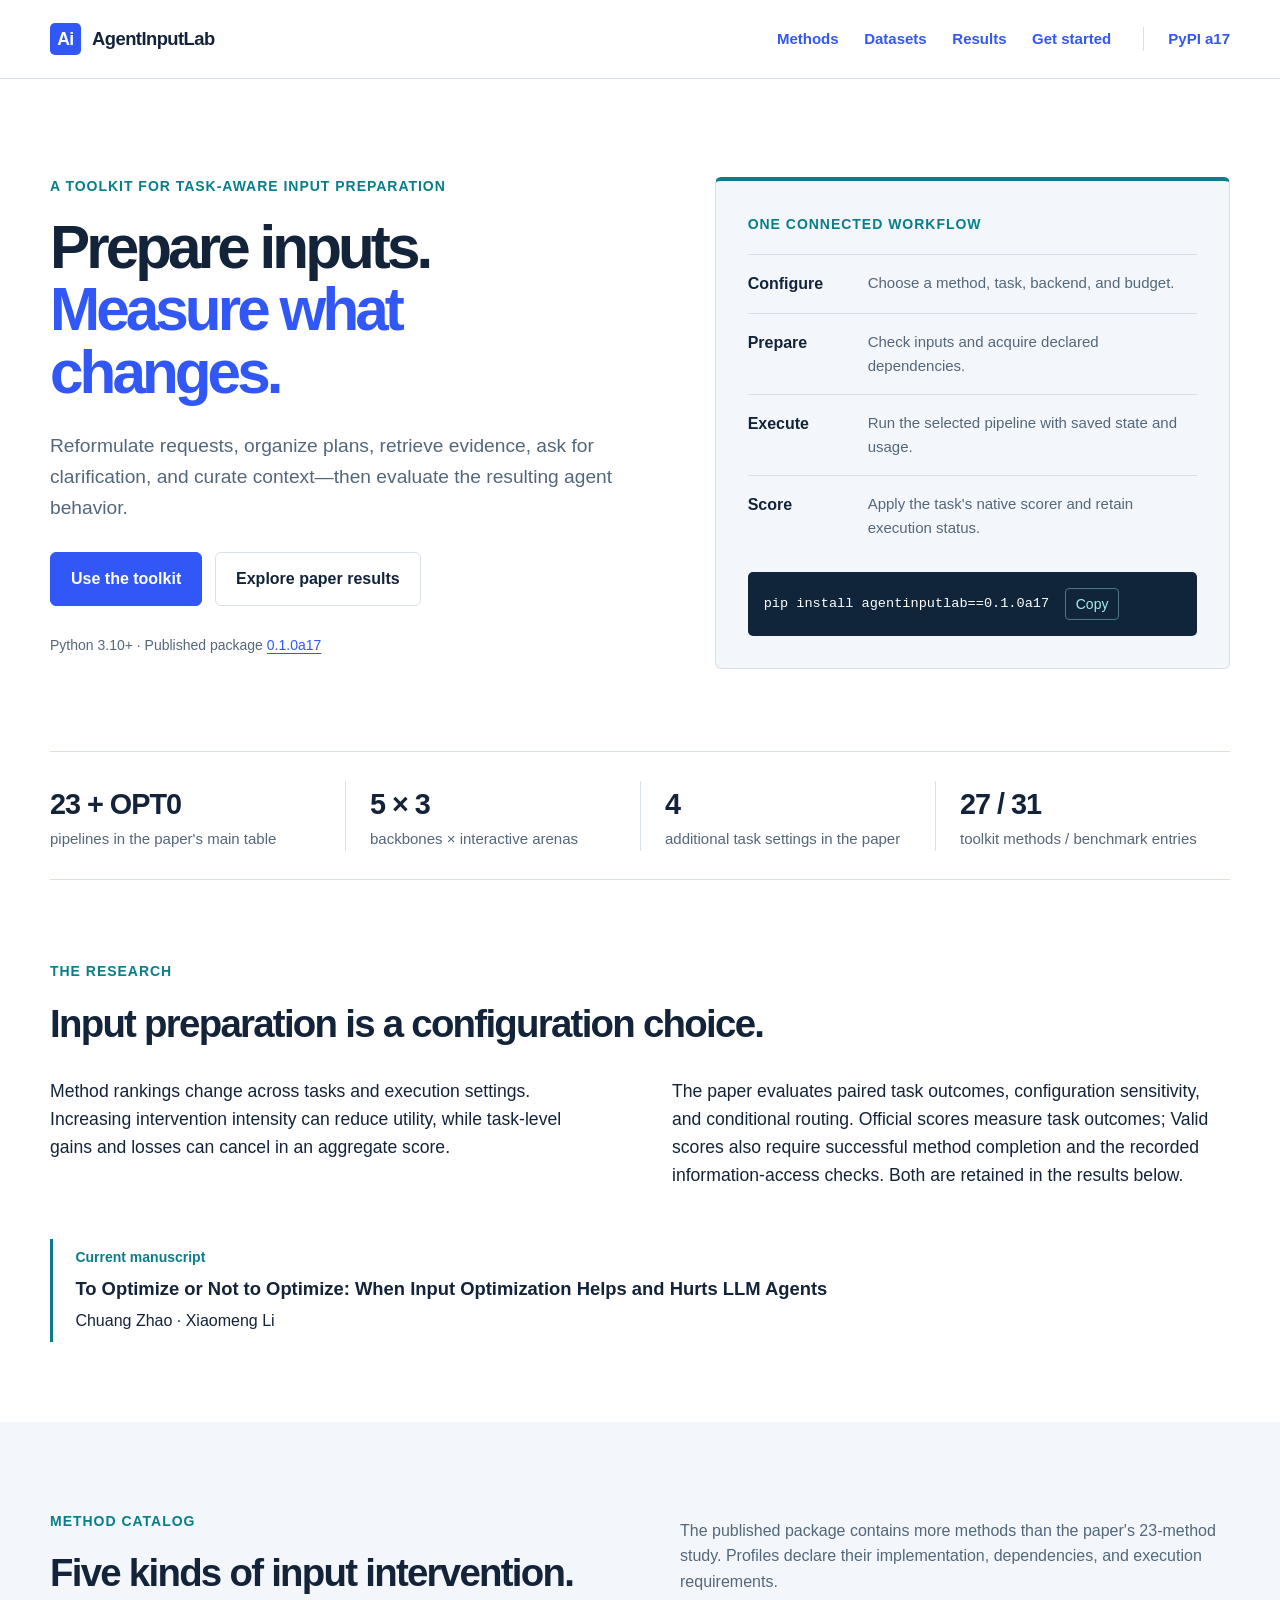
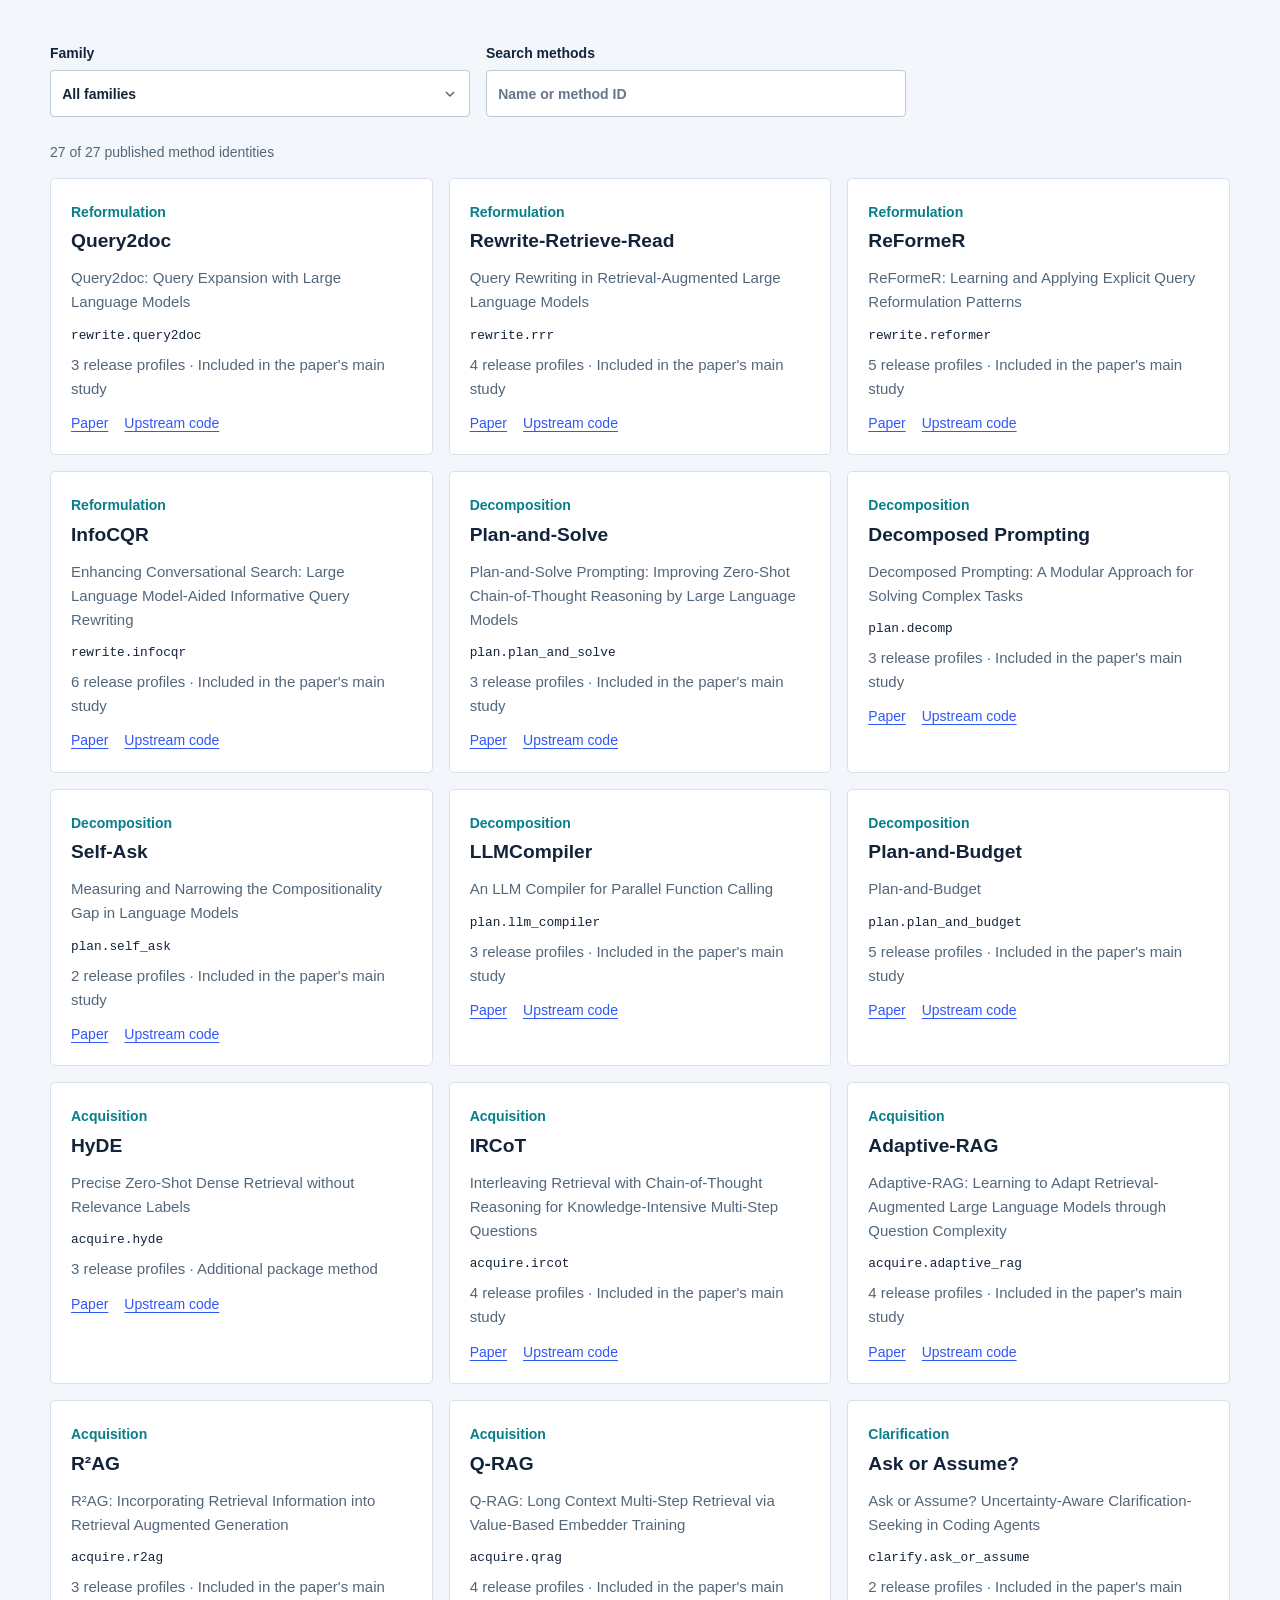
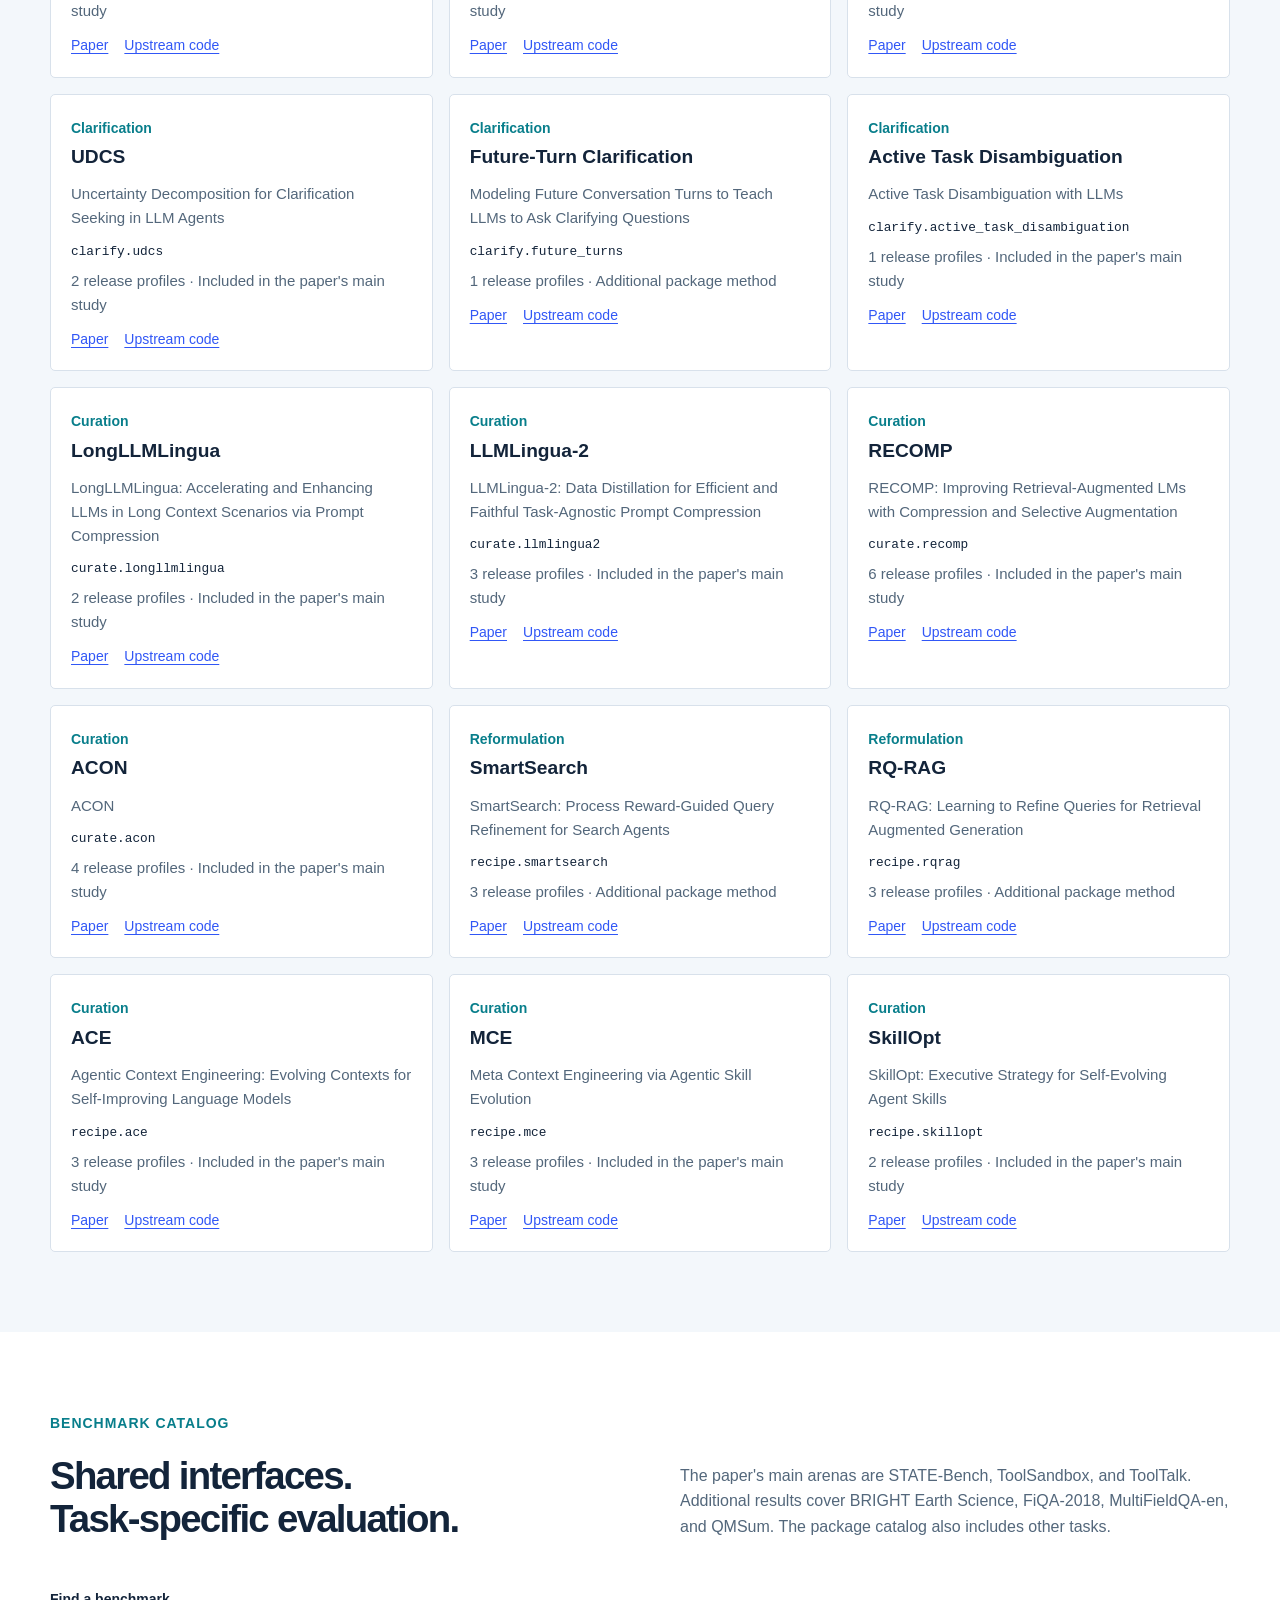
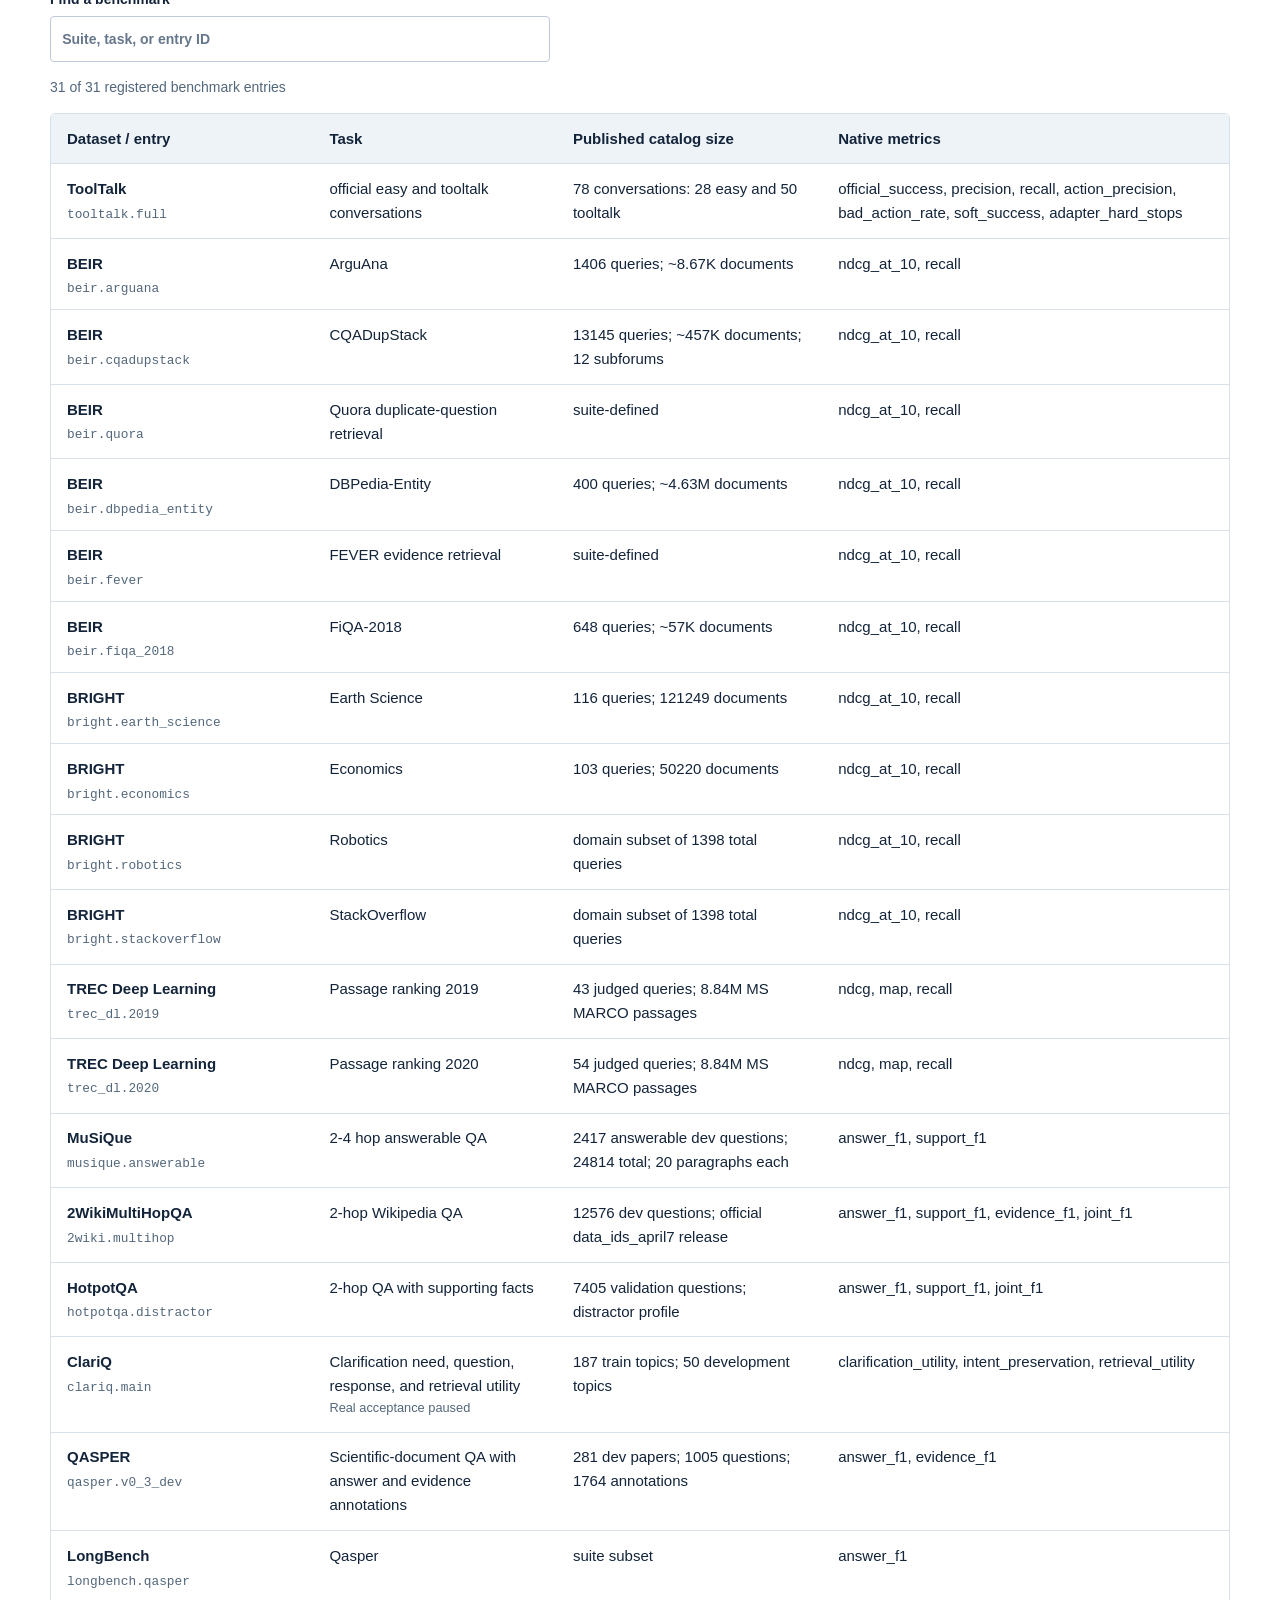
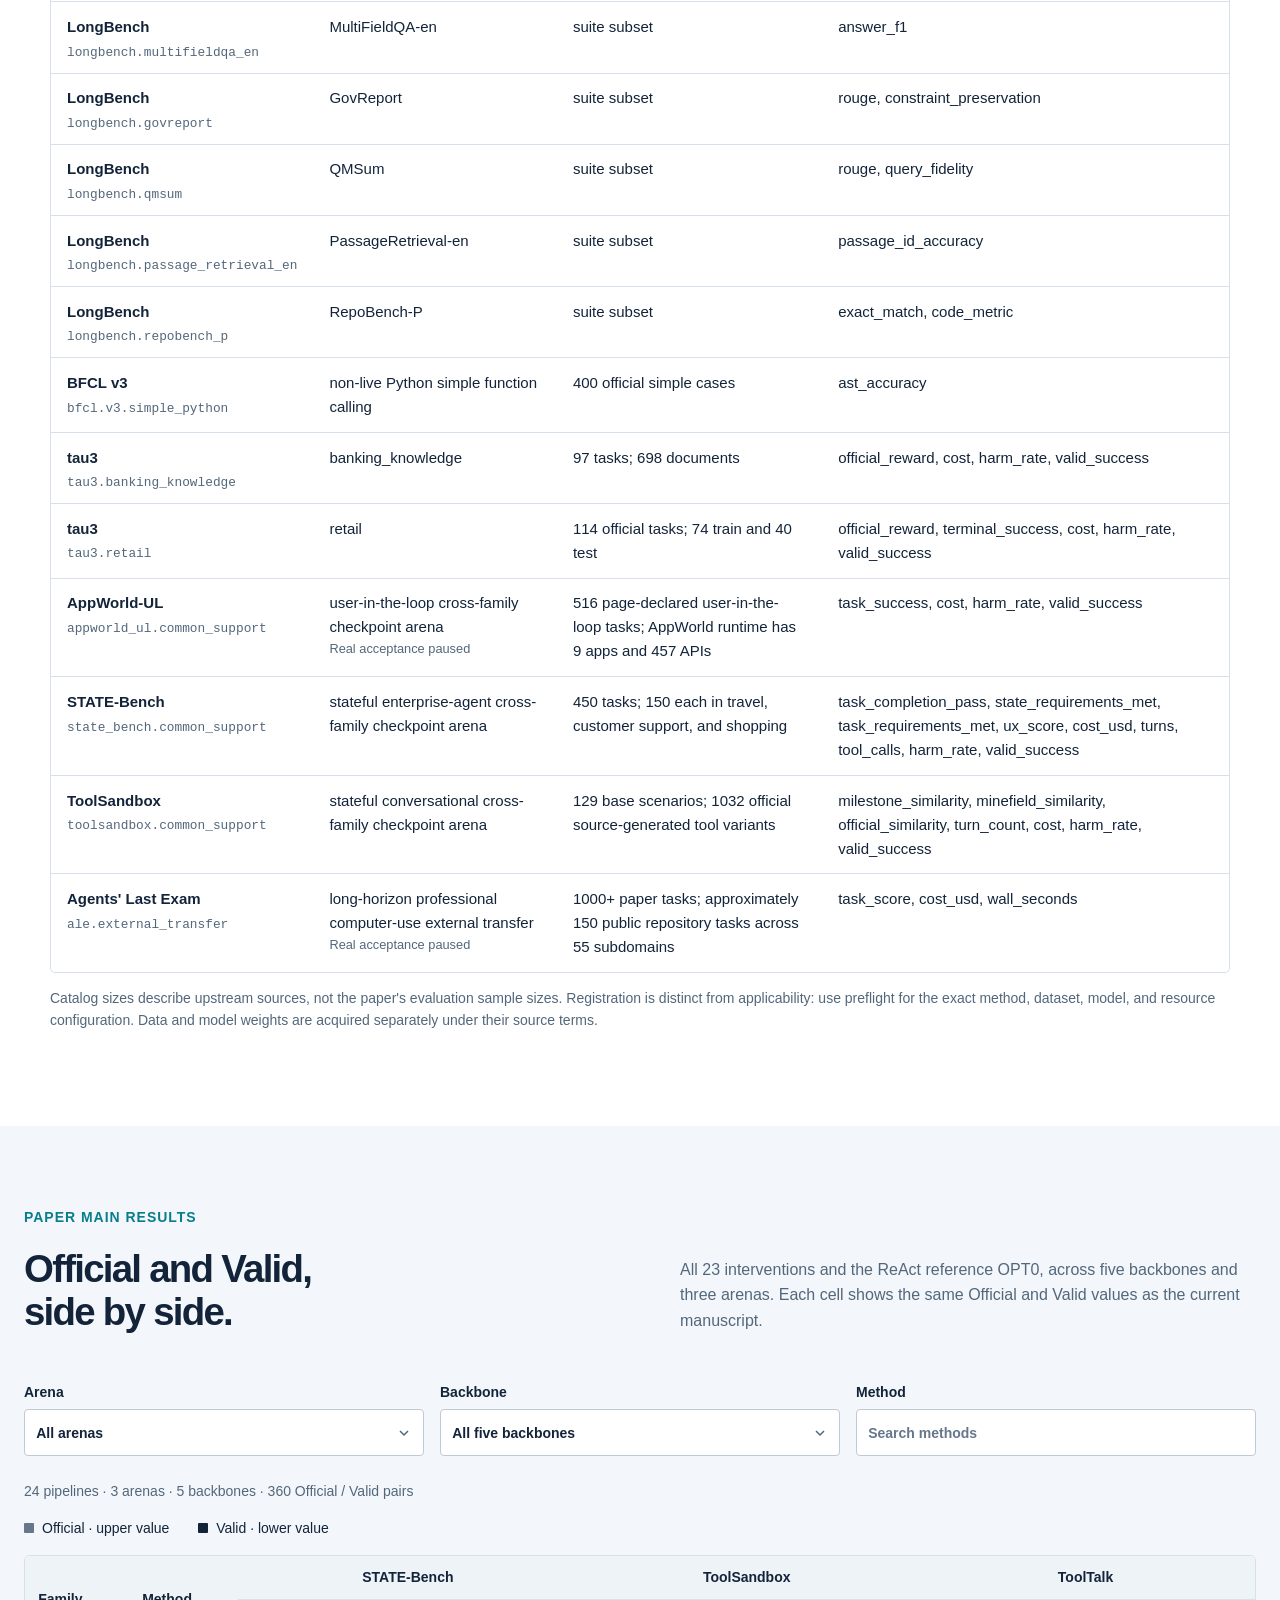
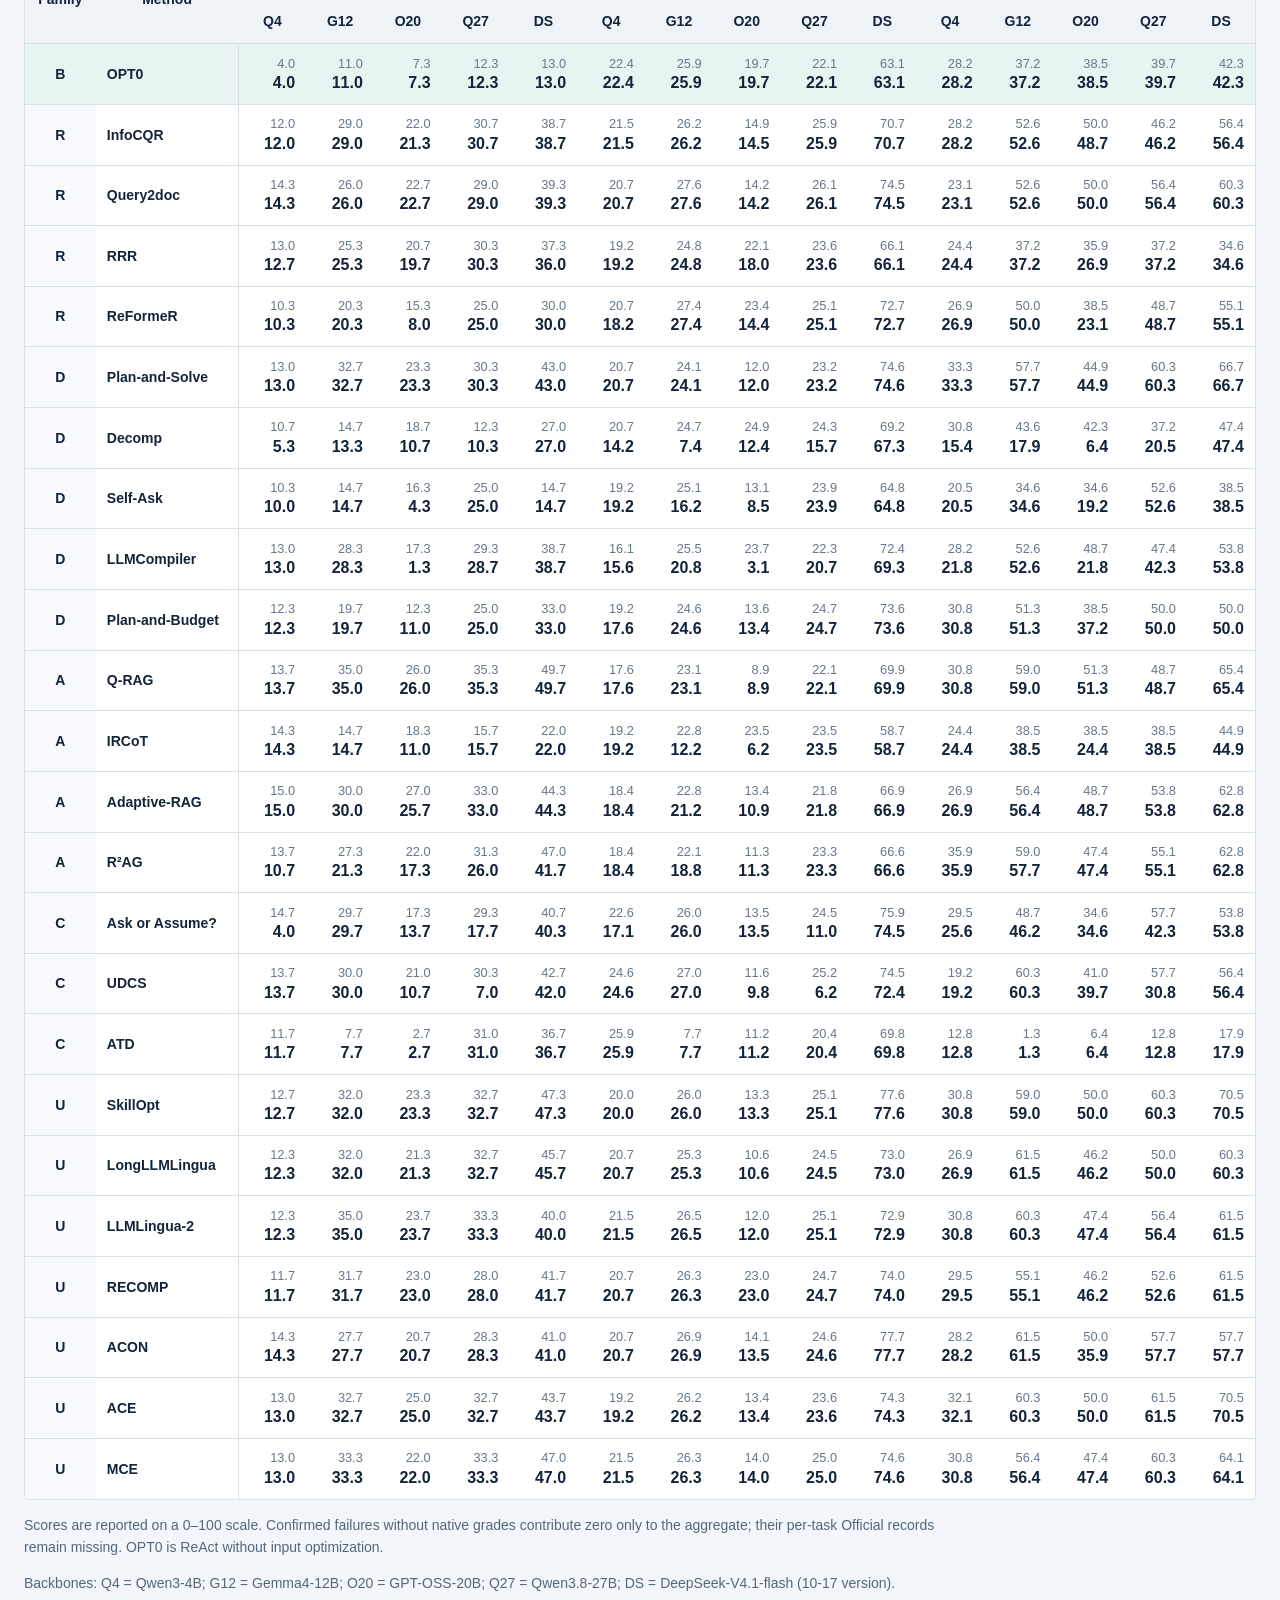
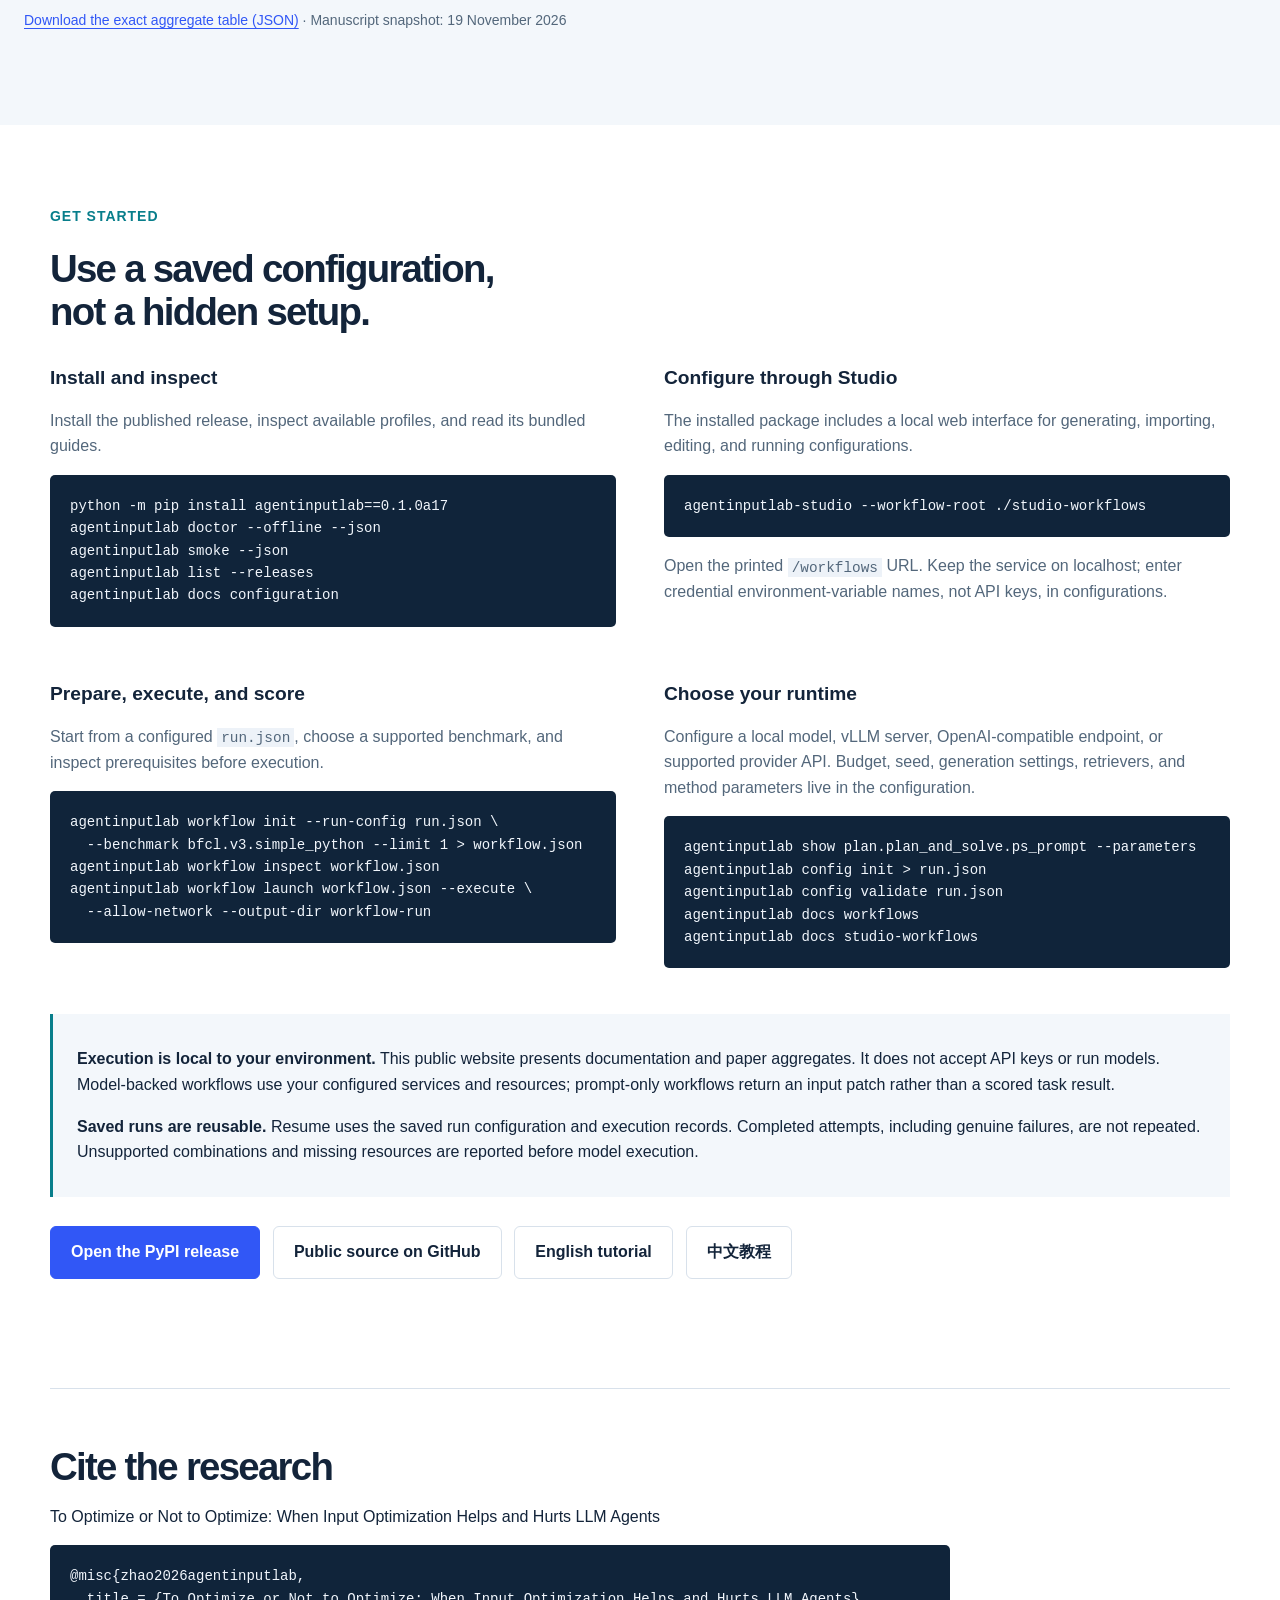
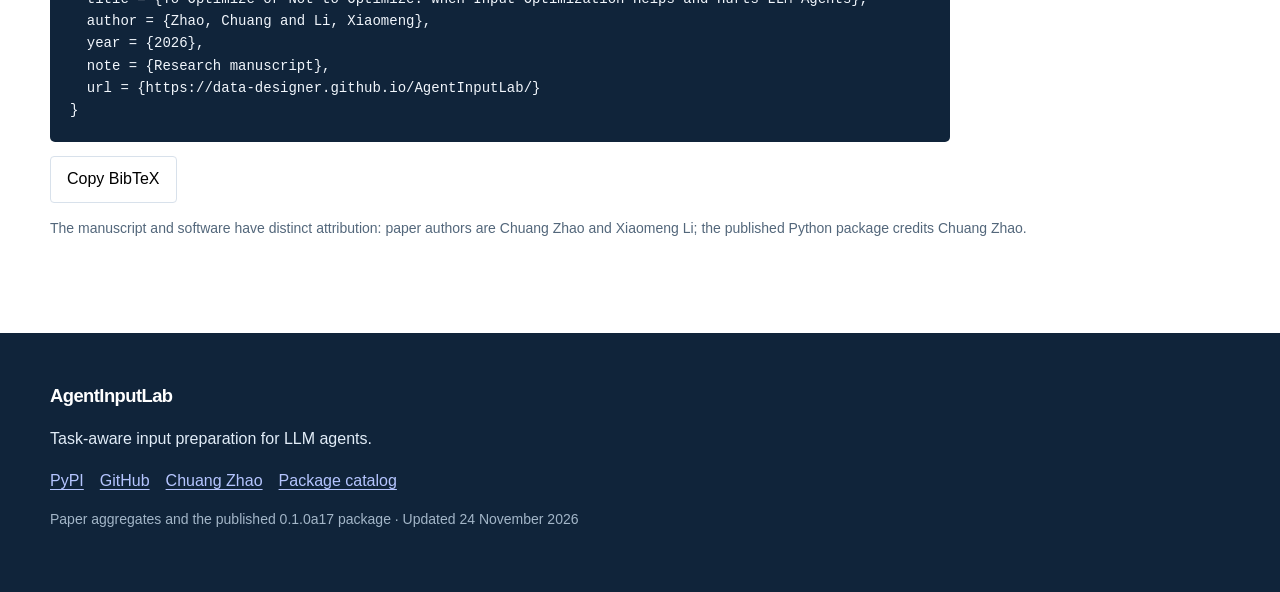
==== commit e085910c: "Sync AgentInputLab a17 release metadata without changing results" ====
--- a/AgentInputLab/index.html
+++ b/AgentInputLab/index.html
@@ -12,18 +12,18 @@
 </head>
 <body>
 <a class="skip" href="#main">Skip to content</a>
-<header><div class="shell nav"><a class="brand" href="#main"><span class="brand-mark">Ai</span>AgentInputLab</a><nav aria-label="Main navigation"><a href="#methods">Methods</a><a href="#datasets">Datasets</a><a href="#results">Results</a><a href="#use">Get started</a></nav><a class="nav-release" href="https://pypi.org/project/agentinputlab/0.1.0a16/">PyPI a16</a></div></header>
+<header><div class="shell nav"><a class="brand" href="#main"><span class="brand-mark">Ai</span>AgentInputLab</a><nav aria-label="Main navigation"><a href="#methods">Methods</a><a href="#datasets">Datasets</a><a href="#results">Results</a><a href="#use">Get started</a></nav><a class="nav-release" href="https://pypi.org/project/agentinputlab/0.1.0a17/">PyPI a17</a></div></header>
 <main id="main">
   <section class="hero shell">
-    <div><p class="eyebrow">A toolkit for task-aware input preparation</p><h1>Prepare inputs.<br><span>Measure what changes.</span></h1><p class="lead">Reformulate requests, organize plans, retrieve evidence, ask for clarification, and curate context—then evaluate the resulting agent behavior.</p><div class="actions"><a class="button primary" href="#use">Use the toolkit</a><a class="button" href="#results">Explore paper results</a></div><p class="small">Python 3.10+ · Published package <a href="https://pypi.org/project/agentinputlab/0.1.0a16/">0.1.0a16</a></p></div>
-    <div class="hero-panel"><p class="eyebrow">One connected workflow</p><ol class="workflow"><li><strong>Configure</strong><span>Choose a method, task, backend, and budget.</span></li><li><strong>Prepare</strong><span>Check inputs and acquire declared dependencies.</span></li><li><strong>Execute</strong><span>Run the selected pipeline with saved state and usage.</span></li><li><strong>Score</strong><span>Apply the task's native scorer and retain execution status.</span></li></ol><div class="install"><code>pip install agentinputlab==0.1.0a16</code><button data-copy="pip install agentinputlab==0.1.0a16" aria-label="Copy install command">Copy</button></div></div>
+    <div><p class="eyebrow">A toolkit for task-aware input preparation</p><h1>Prepare inputs.<br><span>Measure what changes.</span></h1><p class="lead">Reformulate requests, organize plans, retrieve evidence, ask for clarification, and curate context—then evaluate the resulting agent behavior.</p><div class="actions"><a class="button primary" href="#use">Use the toolkit</a><a class="button" href="#results">Explore paper results</a></div><p class="small">Python 3.10+ · Published package <a href="https://pypi.org/project/agentinputlab/0.1.0a17/">0.1.0a17</a></p></div>
+    <div class="hero-panel"><p class="eyebrow">One connected workflow</p><ol class="workflow"><li><strong>Configure</strong><span>Choose a method, task, backend, and budget.</span></li><li><strong>Prepare</strong><span>Check inputs and acquire declared dependencies.</span></li><li><strong>Execute</strong><span>Run the selected pipeline with saved state and usage.</span></li><li><strong>Score</strong><span>Apply the task's native scorer and retain execution status.</span></li></ol><div class="install"><code>pip install agentinputlab==0.1.0a17</code><button data-copy="pip install agentinputlab==0.1.0a17" aria-label="Copy install command">Copy</button></div></div>
   </section>
   <section class="facts shell" aria-label="Study and toolkit scope"><div><strong>23 + OPT0</strong><span>pipelines in the paper's main table</span></div><div><strong>5 × 3</strong><span>backbones × interactive arenas</span></div><div><strong>4</strong><span>additional task settings in the paper</span></div><div><strong id="catalog-count">27 / 31</strong><span>toolkit methods / benchmark entries</span></div></section>
   <section id="research" class="section shell"><div class="section-head"><p class="eyebrow">The research</p><h2>Input preparation is a configuration choice.</h2></div><div class="research-grid"><p>Method rankings change across tasks and execution settings. Increasing intervention intensity can reduce utility, while task-level gains and losses can cancel in an aggregate score.</p><p>The paper evaluates paired task outcomes, configuration sensitivity, and conditional routing. Official scores measure task outcomes; Valid scores also require successful method completion and the recorded information-access checks. Both are retained in the results below.</p></div><div class="paper-note"><span>Current manuscript</span><h3 id="paper-title">To Optimize or Not to Optimize: When Input Optimization Helps and Hurts LLM Agents</h3><p>Chuang Zhao · Xiaomeng Li</p></div></section>
   <section id="methods" class="section tinted"><div class="shell"><div class="section-head split"><div><p class="eyebrow">Method catalog</p><h2>Five kinds of input intervention.</h2></div><p>The published package contains more methods than the paper's 23-method study. Profiles declare their implementation, dependencies, and execution requirements.</p></div><div class="controls"><label>Family<select id="method-family"><option value="all">All families</option><option value="reformulate">Reformulation</option><option value="decompose">Decomposition</option><option value="acquire">Acquisition</option><option value="clarify">Clarification</option><option value="curate">Curation</option></select></label><label>Search methods<input id="method-query" type="search" placeholder="Name or method ID"></label></div><p id="method-count" class="small" aria-live="polite"></p><div id="method-list" class="method-list"></div></div></section>
   <section id="datasets" class="section shell"><div class="section-head split"><div><p class="eyebrow">Benchmark catalog</p><h2>Shared interfaces.<br>Task-specific evaluation.</h2></div><p>The paper's main arenas are STATE-Bench, ToolSandbox, and ToolTalk. Additional results cover BRIGHT Earth Science, FiQA-2018, MultiFieldQA-en, and QMSum. The package catalog also includes other tasks.</p></div><label class="search-wide">Find a benchmark<input id="dataset-query" type="search" placeholder="Suite, task, or entry ID"></label><p id="dataset-count" class="small" aria-live="polite"></p><div class="table-wrap" role="region" aria-label="Dataset catalog" tabindex="0"><table><thead><tr><th>Dataset / entry</th><th>Task</th><th>Published catalog size</th><th>Native metrics</th></tr></thead><tbody id="dataset-list"></tbody></table></div><p class="small">Catalog sizes describe upstream sources, not the paper's evaluation sample sizes. Registration is distinct from applicability: use preflight for the exact method, dataset, model, and resource configuration. Data and model weights are acquired separately under their source terms.</p></section>
   <section id="results" class="section tinted"><div class="shell wide"><div class="section-head split"><div><p class="eyebrow">Paper main results</p><h2>Official and Valid,<br>side by side.</h2></div><p>All 23 interventions and the ReAct reference OPT0, across five backbones and three arenas. Each cell shows the same Official and Valid values as the current manuscript.</p></div><div class="controls results-controls"><label>Arena<select id="result-arena"><option value="all">All arenas</option></select></label><label>Backbone<select id="result-model"><option value="all">All five backbones</option></select></label><label>Method<input type="search" id="result-query" placeholder="Search methods"></label></div><p id="result-count" class="small" aria-live="polite"></p><div class="score-key"><span><i class="official-key"></i>Official · upper value</span><span><i class="valid-key"></i>Valid · lower value</span></div><div class="table-wrap results-wrap" role="region" aria-label="Paper results; scroll horizontally for all models" tabindex="0"><table id="result-table"><caption class="sr-only">Official and Valid scores for 24 pipelines, five models, and three arenas</caption><thead id="result-head"></thead><tbody id="result-body"></tbody></table></div><div class="result-notes"><p>Scores are reported on a 0–100 scale. Confirmed failures without native grades contribute zero only to the aggregate; their per-task Official records remain missing. OPT0 is ReAct without input optimization.</p><p>Backbones: Q4 = Qwen3-4B; G12 = Gemma4-12B; O20 = GPT-OSS-20B; Q27 = Qwen3.8-27B; DS = DeepSeek-V4.1-flash (10-17 version).</p><p><a href="./paper-results.json" download>Download the exact aggregate table (JSON)</a> · <span id="source-date">Manuscript snapshot: 19 November 2026</span></p></div></div></section>
-  <section id="use" class="section shell"><div class="section-head"><p class="eyebrow">Get started</p><h2>Use a saved configuration,<br>not a hidden setup.</h2></div><div class="guide-grid"><article><h3>Install and inspect</h3><p>Install the published release, inspect available profiles, and read its bundled guides.</p><pre><code>python -m pip install agentinputlab==0.1.0a16
+  <section id="use" class="section shell"><div class="section-head"><p class="eyebrow">Get started</p><h2>Use a saved configuration,<br>not a hidden setup.</h2></div><div class="guide-grid"><article><h3>Install and inspect</h3><p>Install the published release, inspect available profiles, and read its bundled guides.</p><pre><code>python -m pip install agentinputlab==0.1.0a17
 agentinputlab doctor --offline --json
 agentinputlab smoke --json
 agentinputlab list --releases
@@ -35,10 +35,10 @@
 agentinputlab config init > run.json
 agentinputlab config validate run.json
 agentinputlab docs workflows
-agentinputlab docs studio-workflows</code></pre></article></div><div class="usage-note"><p><strong>Execution is local to your environment.</strong> This public website presents documentation and paper aggregates. It does not accept API keys or run models. Model-backed workflows use your configured services and resources; prompt-only workflows return an input patch rather than a scored task result.</p><p><strong>Saved runs are reusable.</strong> Resume uses the saved run configuration and execution records. Completed attempts, including genuine failures, are not repeated. Unsupported combinations and missing resources are reported before model execution.</p></div><div class="actions"><a class="button primary" href="https://pypi.org/project/agentinputlab/0.1.0a16/">Open the PyPI release</a><a class="button" href="https://github.com/Data-Designer/AgentInputLab-toolkit">Public source on GitHub</a><a class="button" href="https://github.com/Data-Designer/AgentInputLab-toolkit/blob/main/docs/tutorial.md">English tutorial</a><a class="button" href="https://github.com/Data-Designer/AgentInputLab-toolkit/blob/main/docs/tutorial.zh-CN.md" lang="zh-CN">中文教程</a></div></section>
+agentinputlab docs studio-workflows</code></pre></article></div><div class="usage-note"><p><strong>Execution is local to your environment.</strong> This public website presents documentation and paper aggregates. It does not accept API keys or run models. Model-backed workflows use your configured services and resources; prompt-only workflows return an input patch rather than a scored task result.</p><p><strong>Saved runs are reusable.</strong> Resume uses the saved run configuration and execution records. Completed attempts, including genuine failures, are not repeated. Unsupported combinations and missing resources are reported before model execution.</p></div><div class="actions"><a class="button primary" href="https://pypi.org/project/agentinputlab/0.1.0a17/">Open the PyPI release</a><a class="button" href="https://github.com/Data-Designer/AgentInputLab-toolkit">Public source on GitHub</a><a class="button" href="https://github.com/Data-Designer/AgentInputLab-toolkit/blob/main/docs/tutorial.md">English tutorial</a><a class="button" href="https://github.com/Data-Designer/AgentInputLab-toolkit/blob/main/docs/tutorial.zh-CN.md" lang="zh-CN">中文教程</a></div></section>
   <section class="section citation shell"><h2>Cite the research</h2><p id="citation-title">To Optimize or Not to Optimize: When Input Optimization Helps and Hurts LLM Agents</p><pre><code id="citation-code"></code></pre><button id="copy-citation">Copy BibTeX</button><p class="small">The manuscript and software have distinct attribution: paper authors are Chuang Zhao and Xiaomeng Li; the published Python package credits Chuang Zhao.</p></section>
 </main>
-<footer><div class="shell"><a class="brand" href="#main">AgentInputLab</a><p>Task-aware input preparation for LLM agents.</p><div><a href="https://pypi.org/project/agentinputlab/">PyPI</a><a href="https://github.com/Data-Designer/AgentInputLab-toolkit">GitHub</a><a href="https://data-designer.github.io/">Chuang Zhao</a><a href="./catalog.json" download>Package catalog</a></div><p class="small">Paper aggregates and the published 0.1.0a16 package · Updated 23 November 2026</p></div></footer>
+<footer><div class="shell"><a class="brand" href="#main">AgentInputLab</a><p>Task-aware input preparation for LLM agents.</p><div><a href="https://pypi.org/project/agentinputlab/">PyPI</a><a href="https://github.com/Data-Designer/AgentInputLab-toolkit">GitHub</a><a href="https://data-designer.github.io/">Chuang Zhao</a><a href="./catalog.json" download>Package catalog</a></div><p class="small">Paper aggregates and the published 0.1.0a17 package · Updated 24 November 2026</p></div></footer>
 <div id="notification" role="status" aria-live="polite"></div>
 <noscript><p class="shell">JavaScript enables catalog filtering and the results table. Download <a href="./paper-results.json">paper results</a> and <a href="./catalog.json">the package catalog</a> directly.</p></noscript>
 </body>
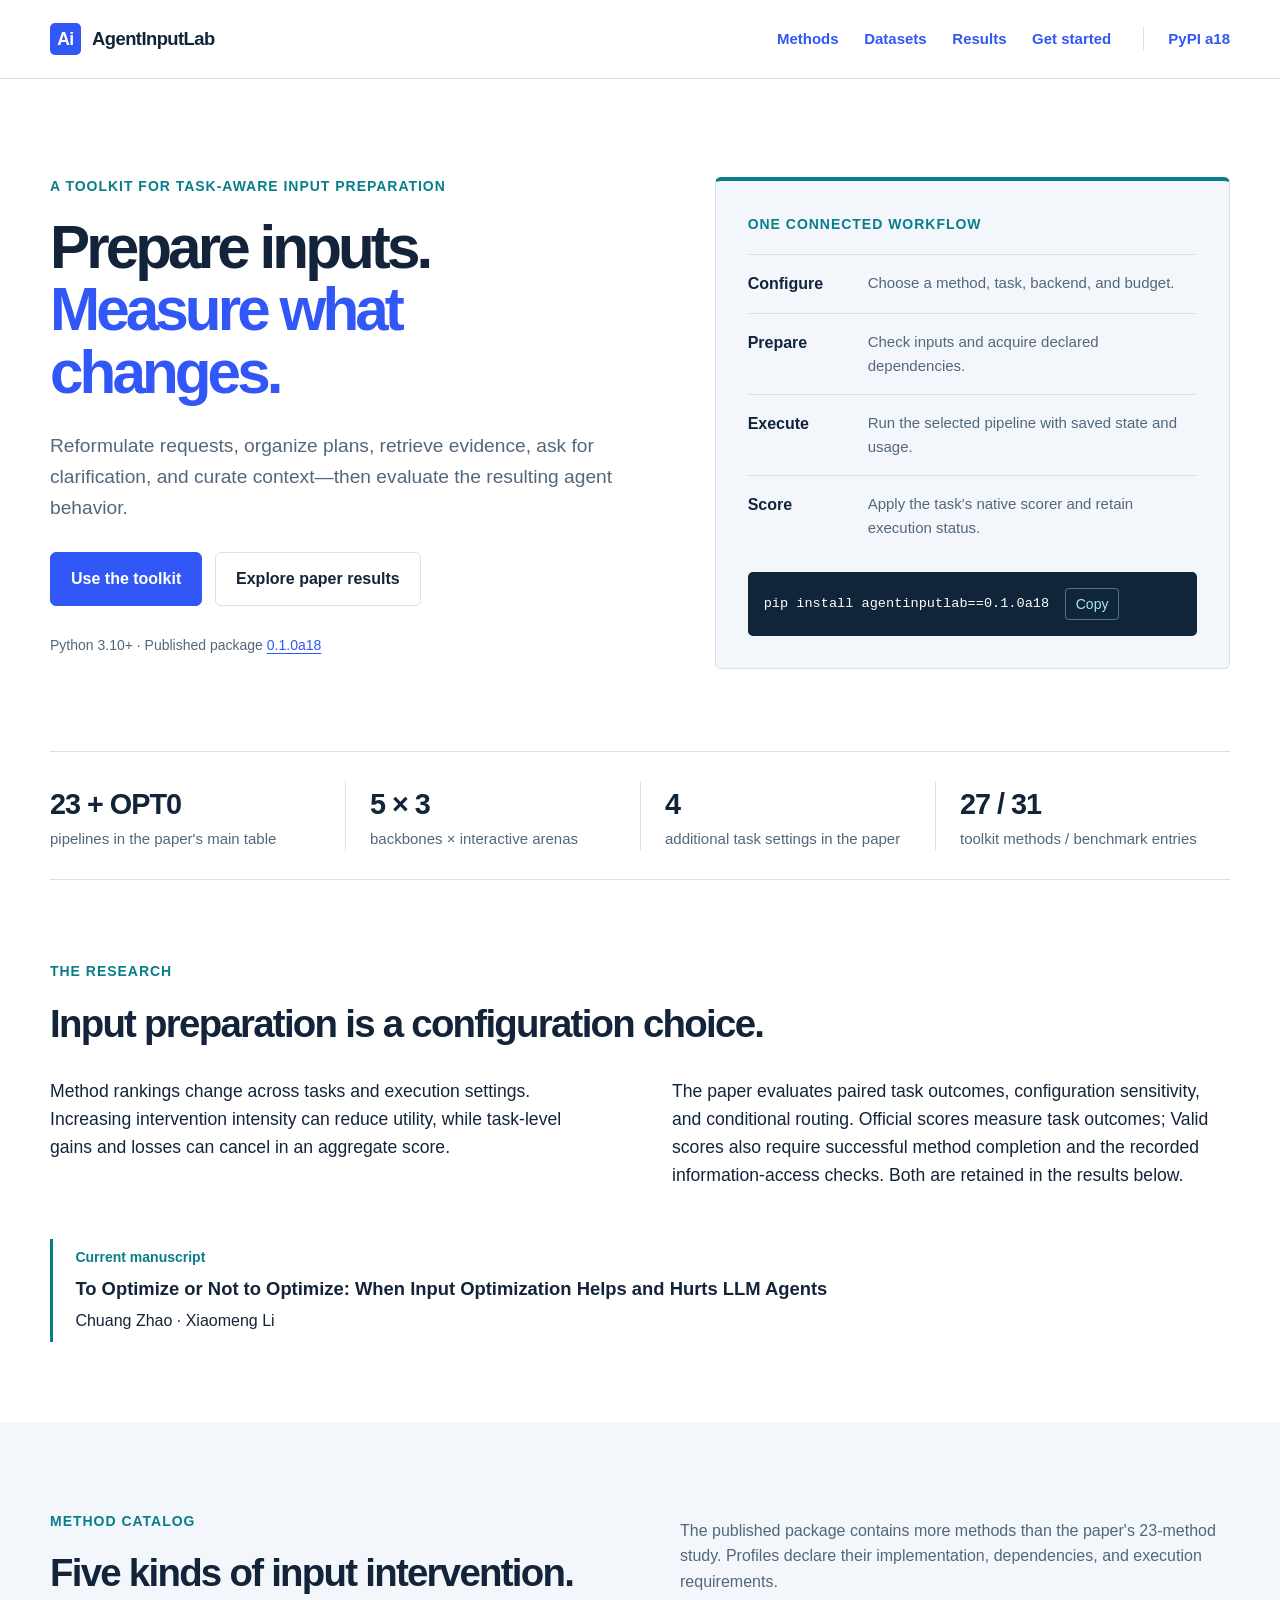
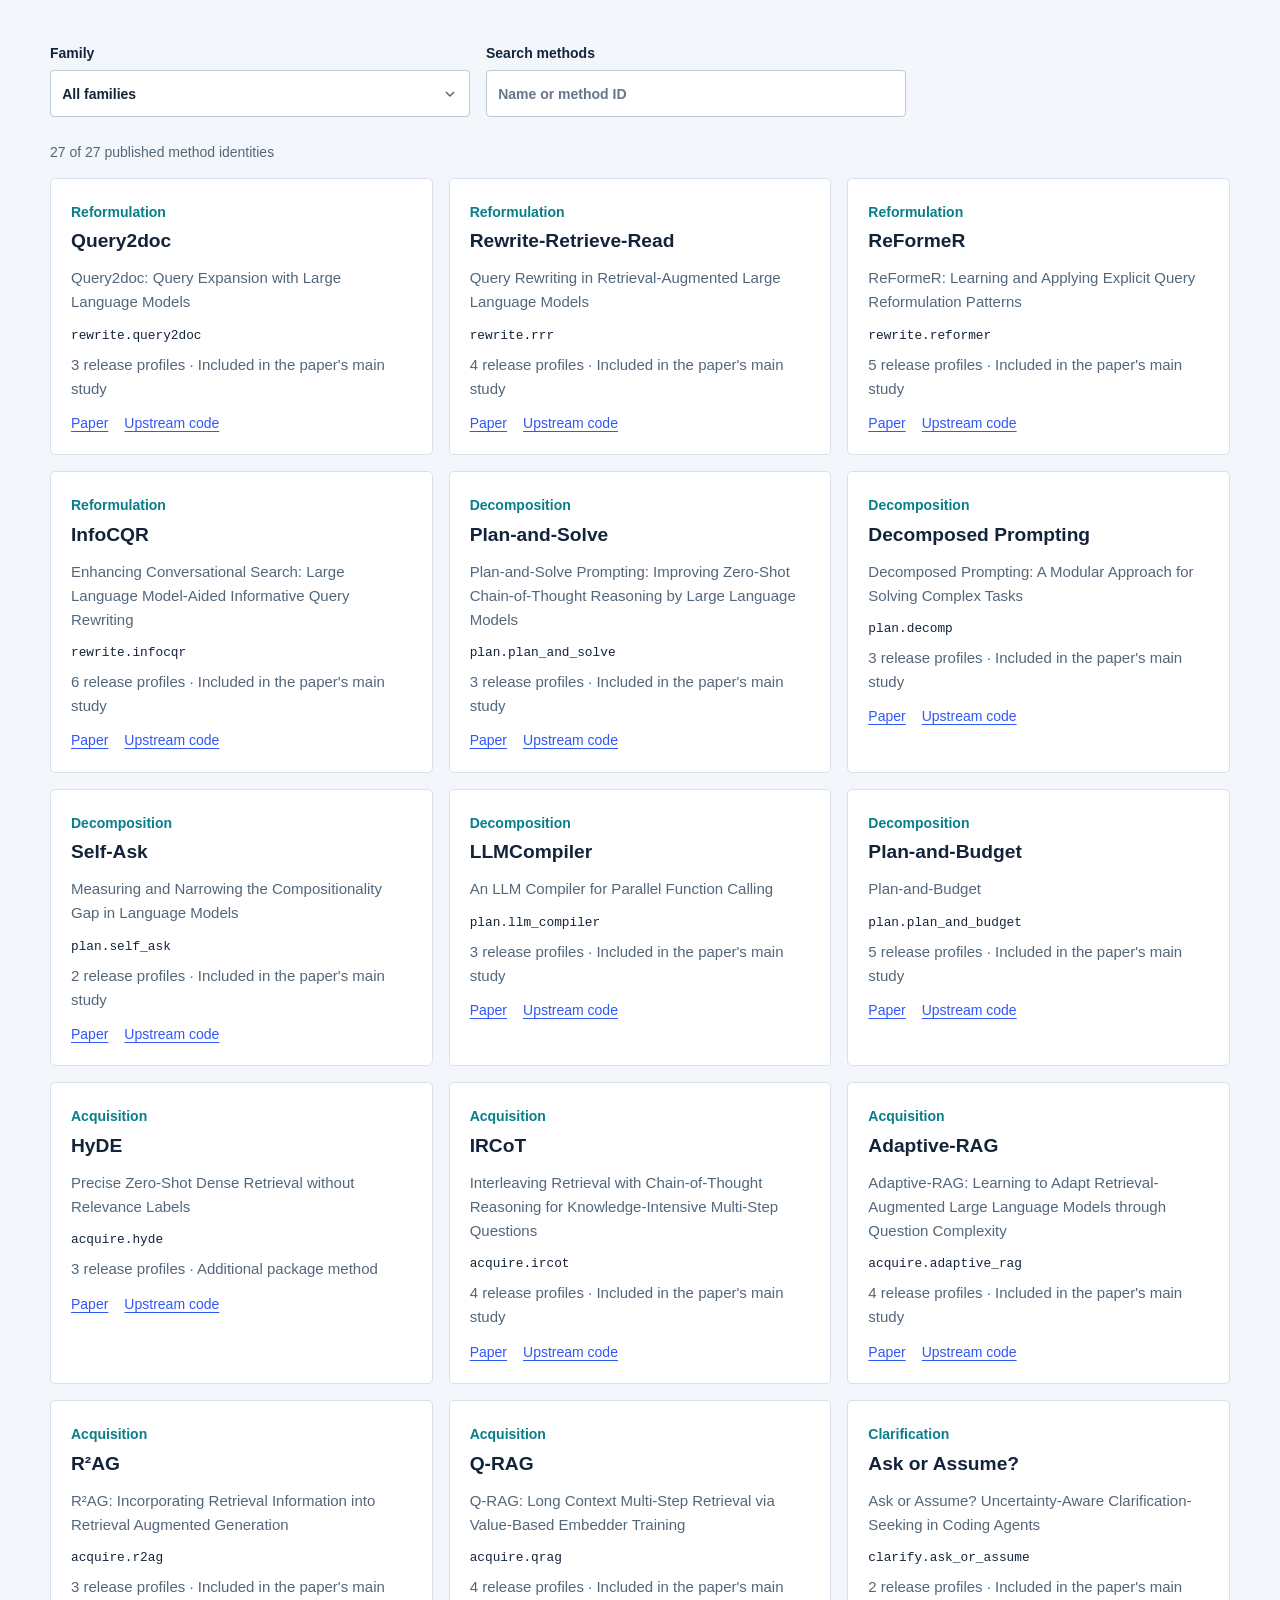
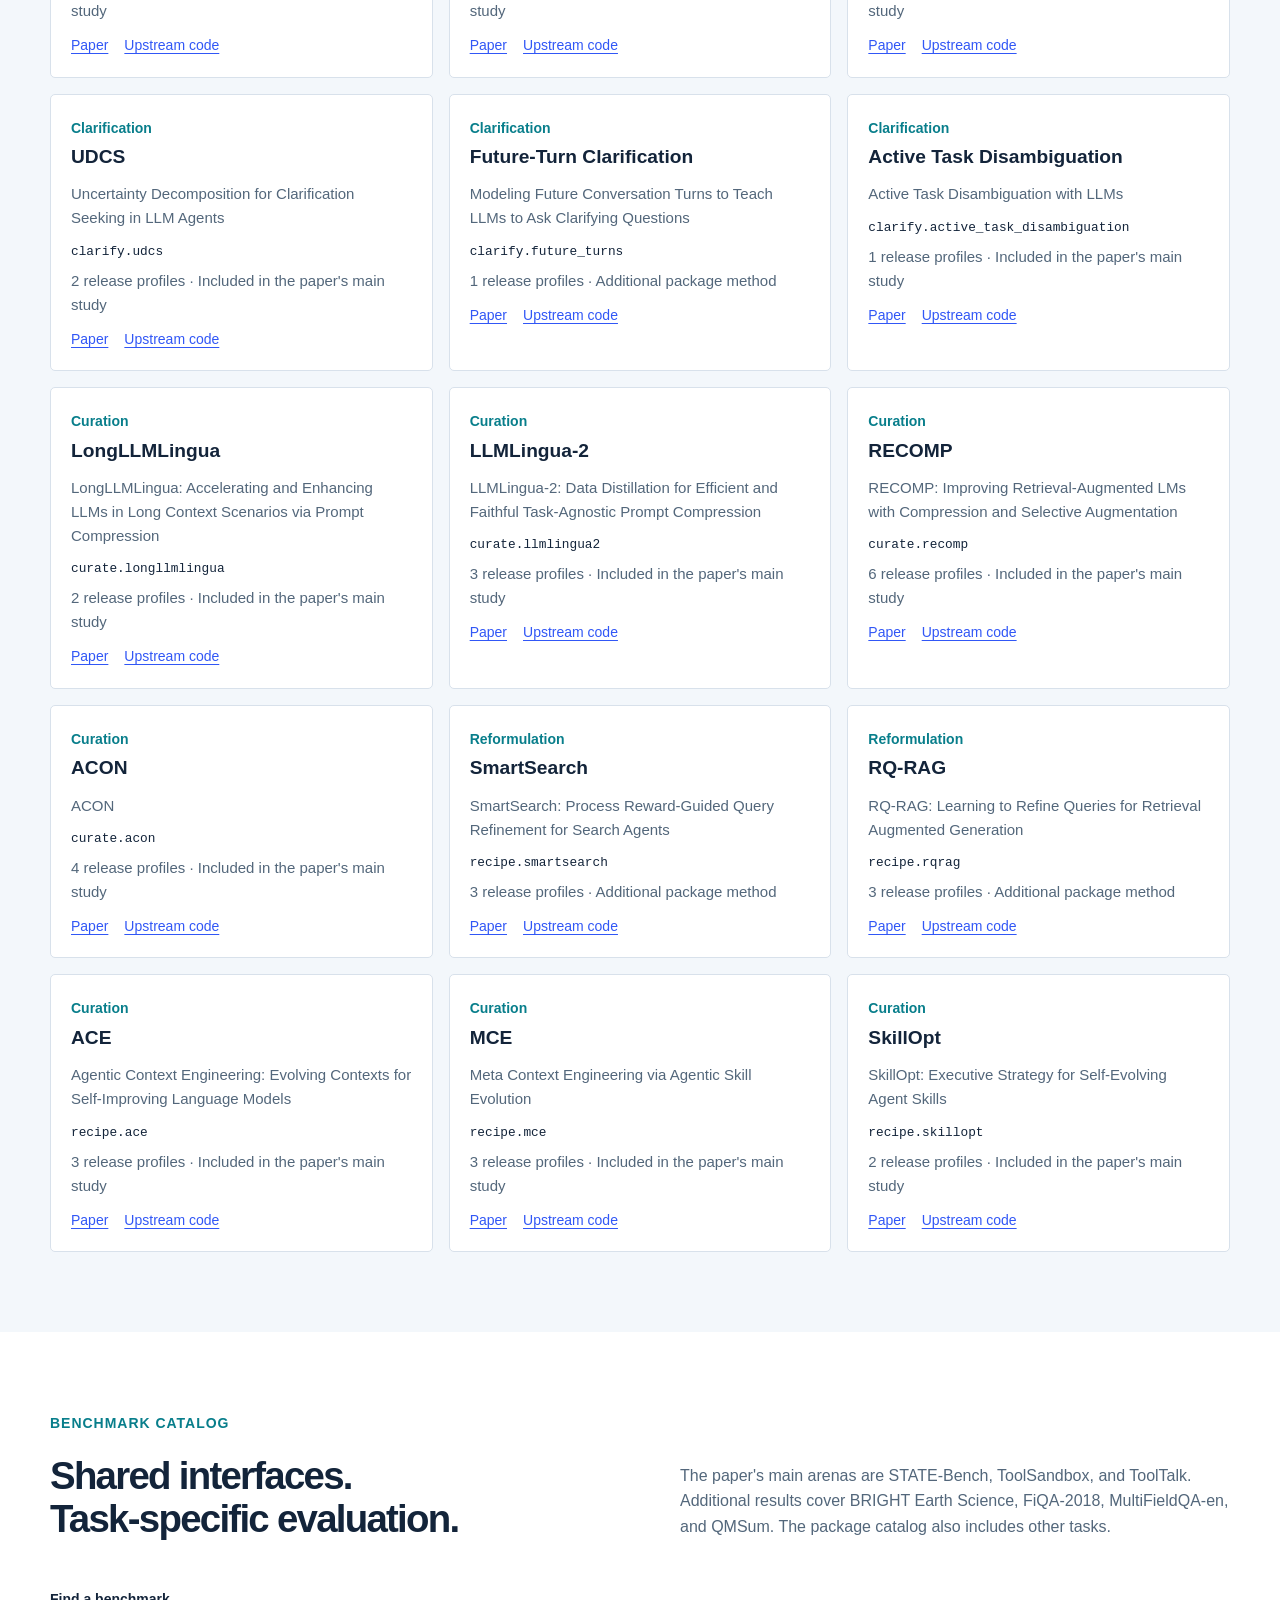
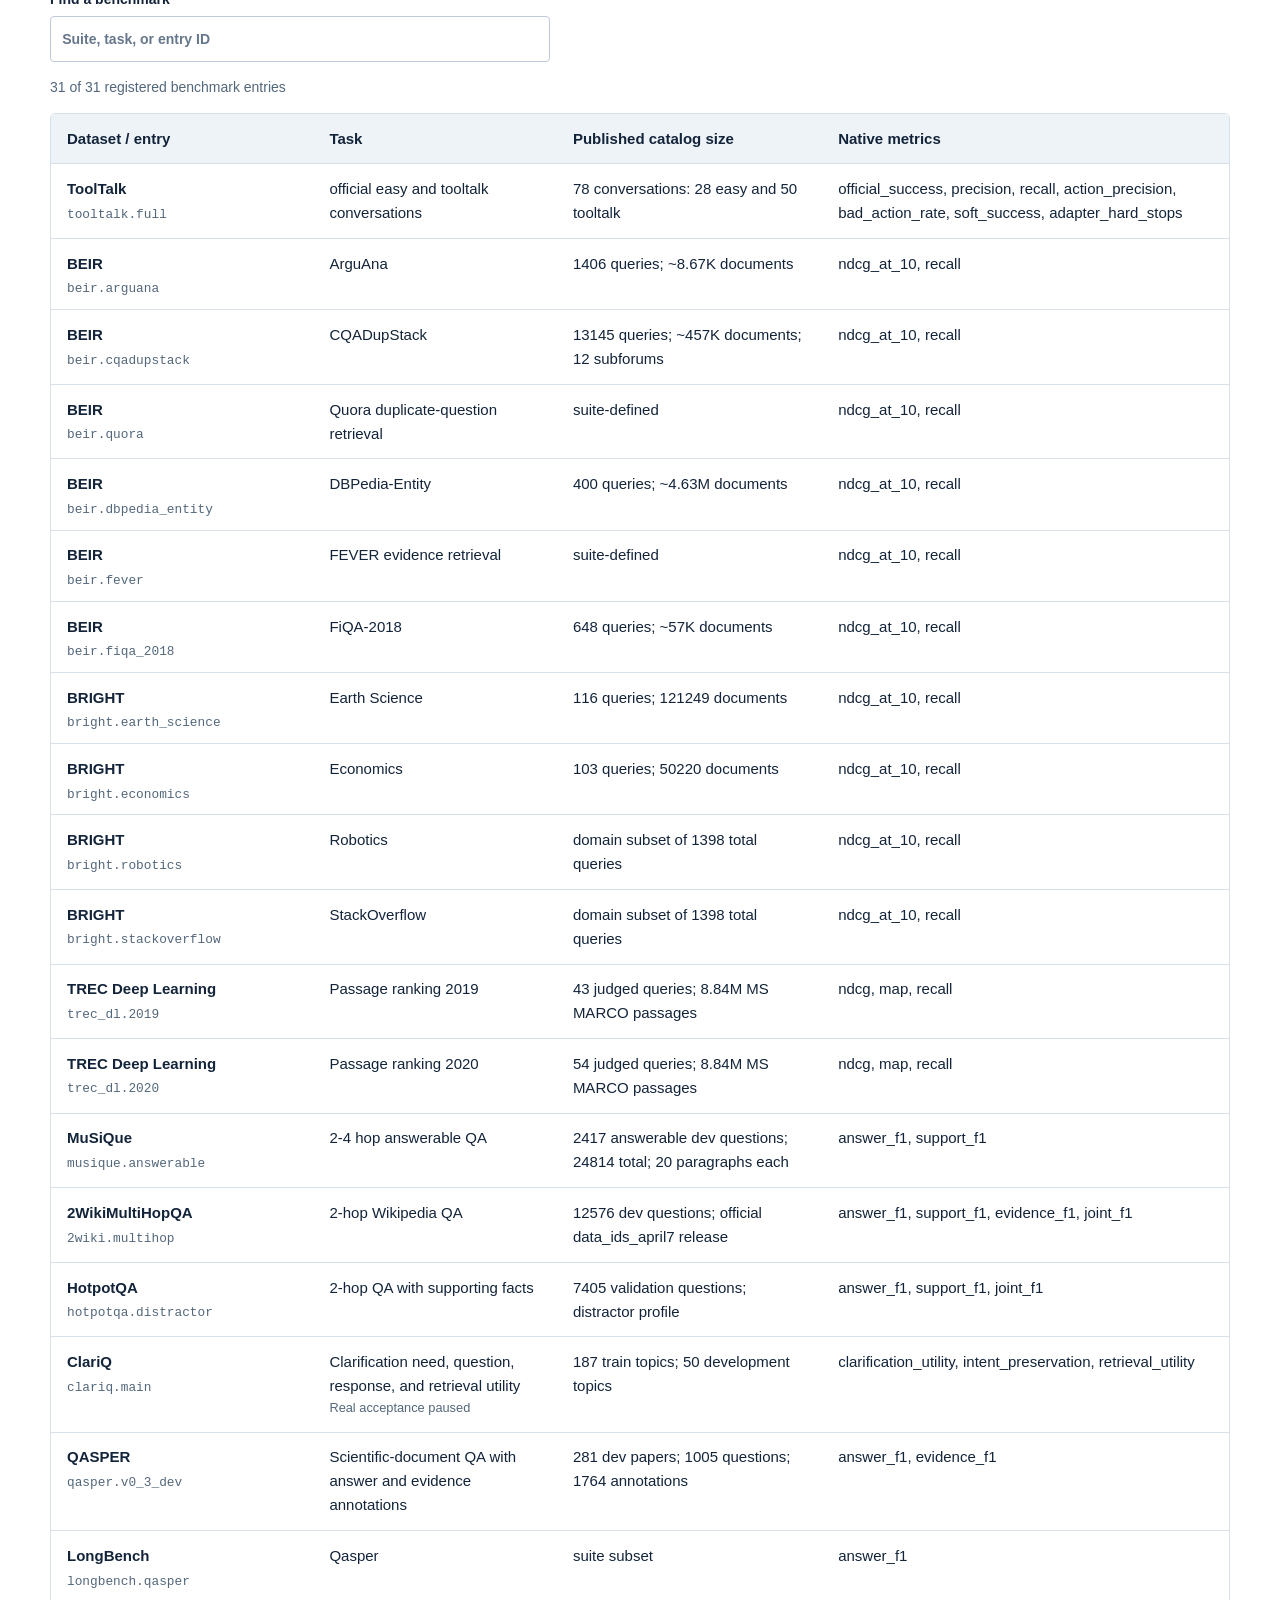
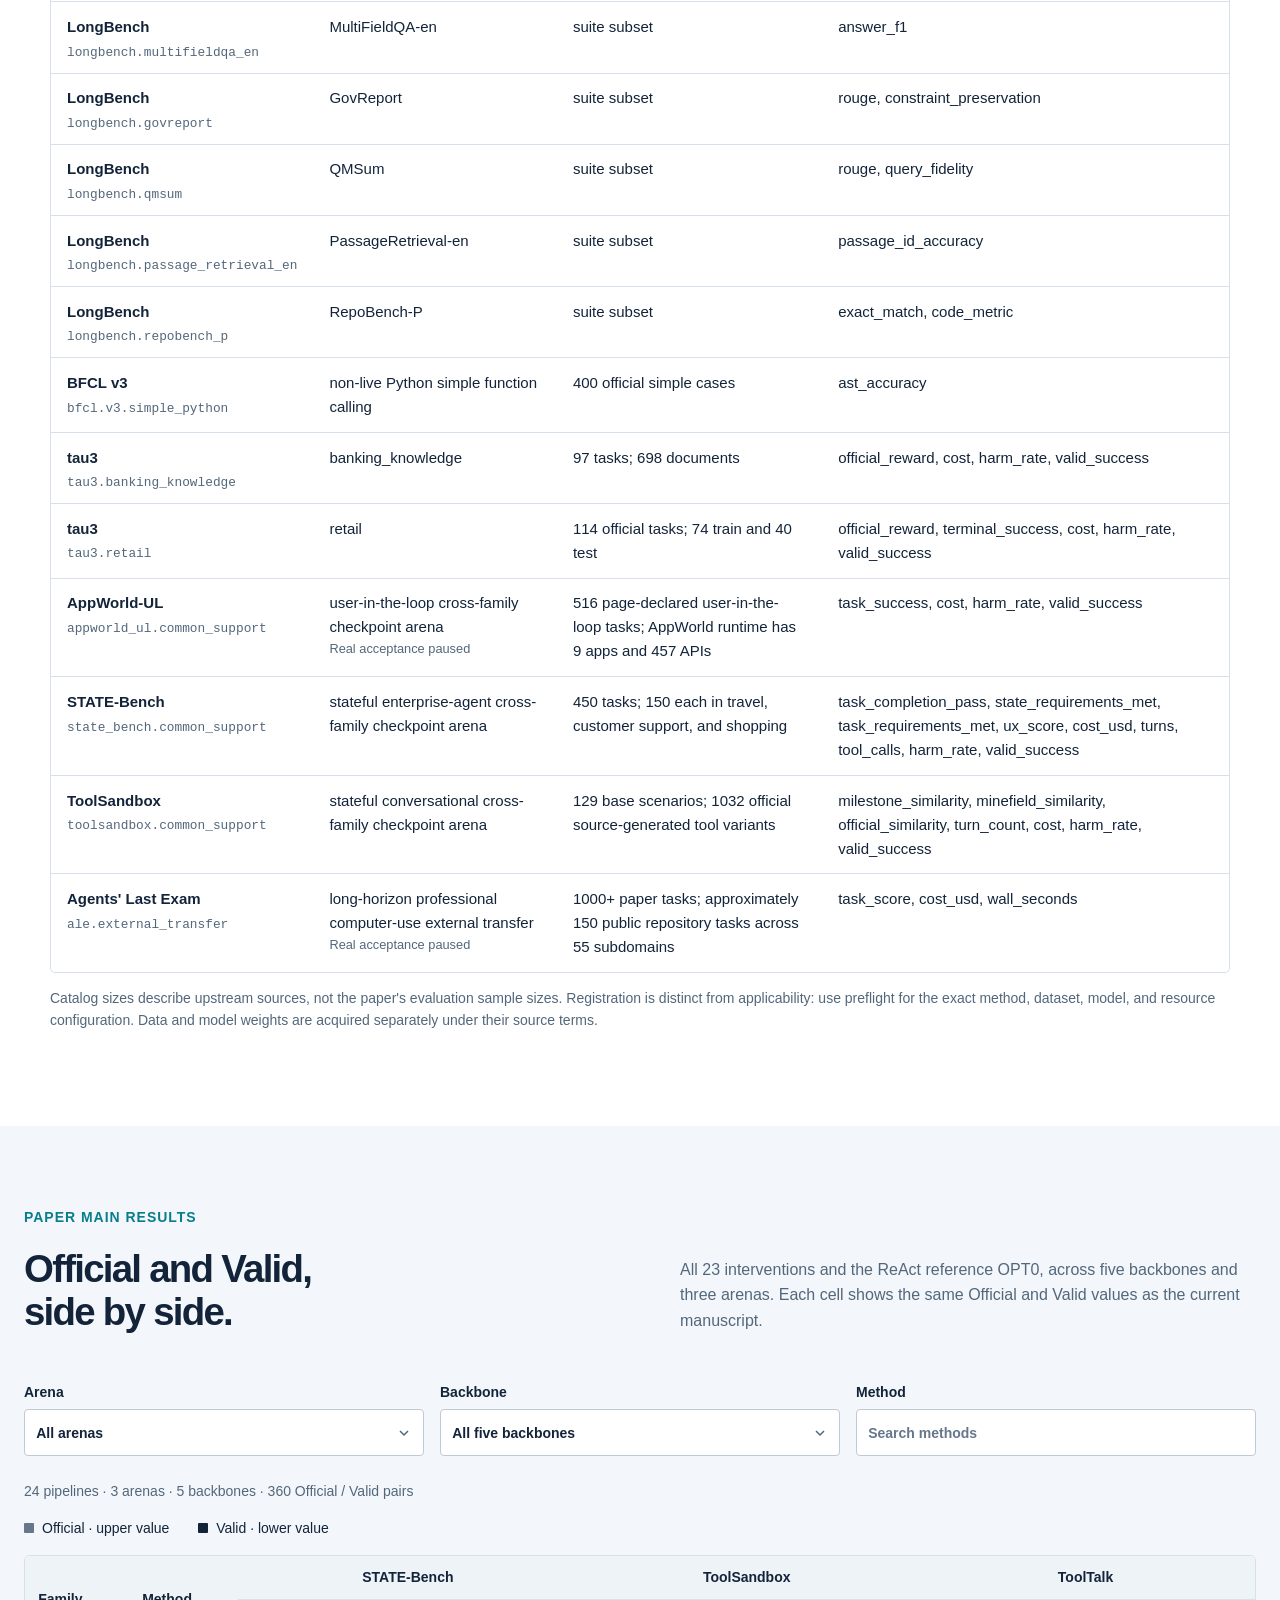
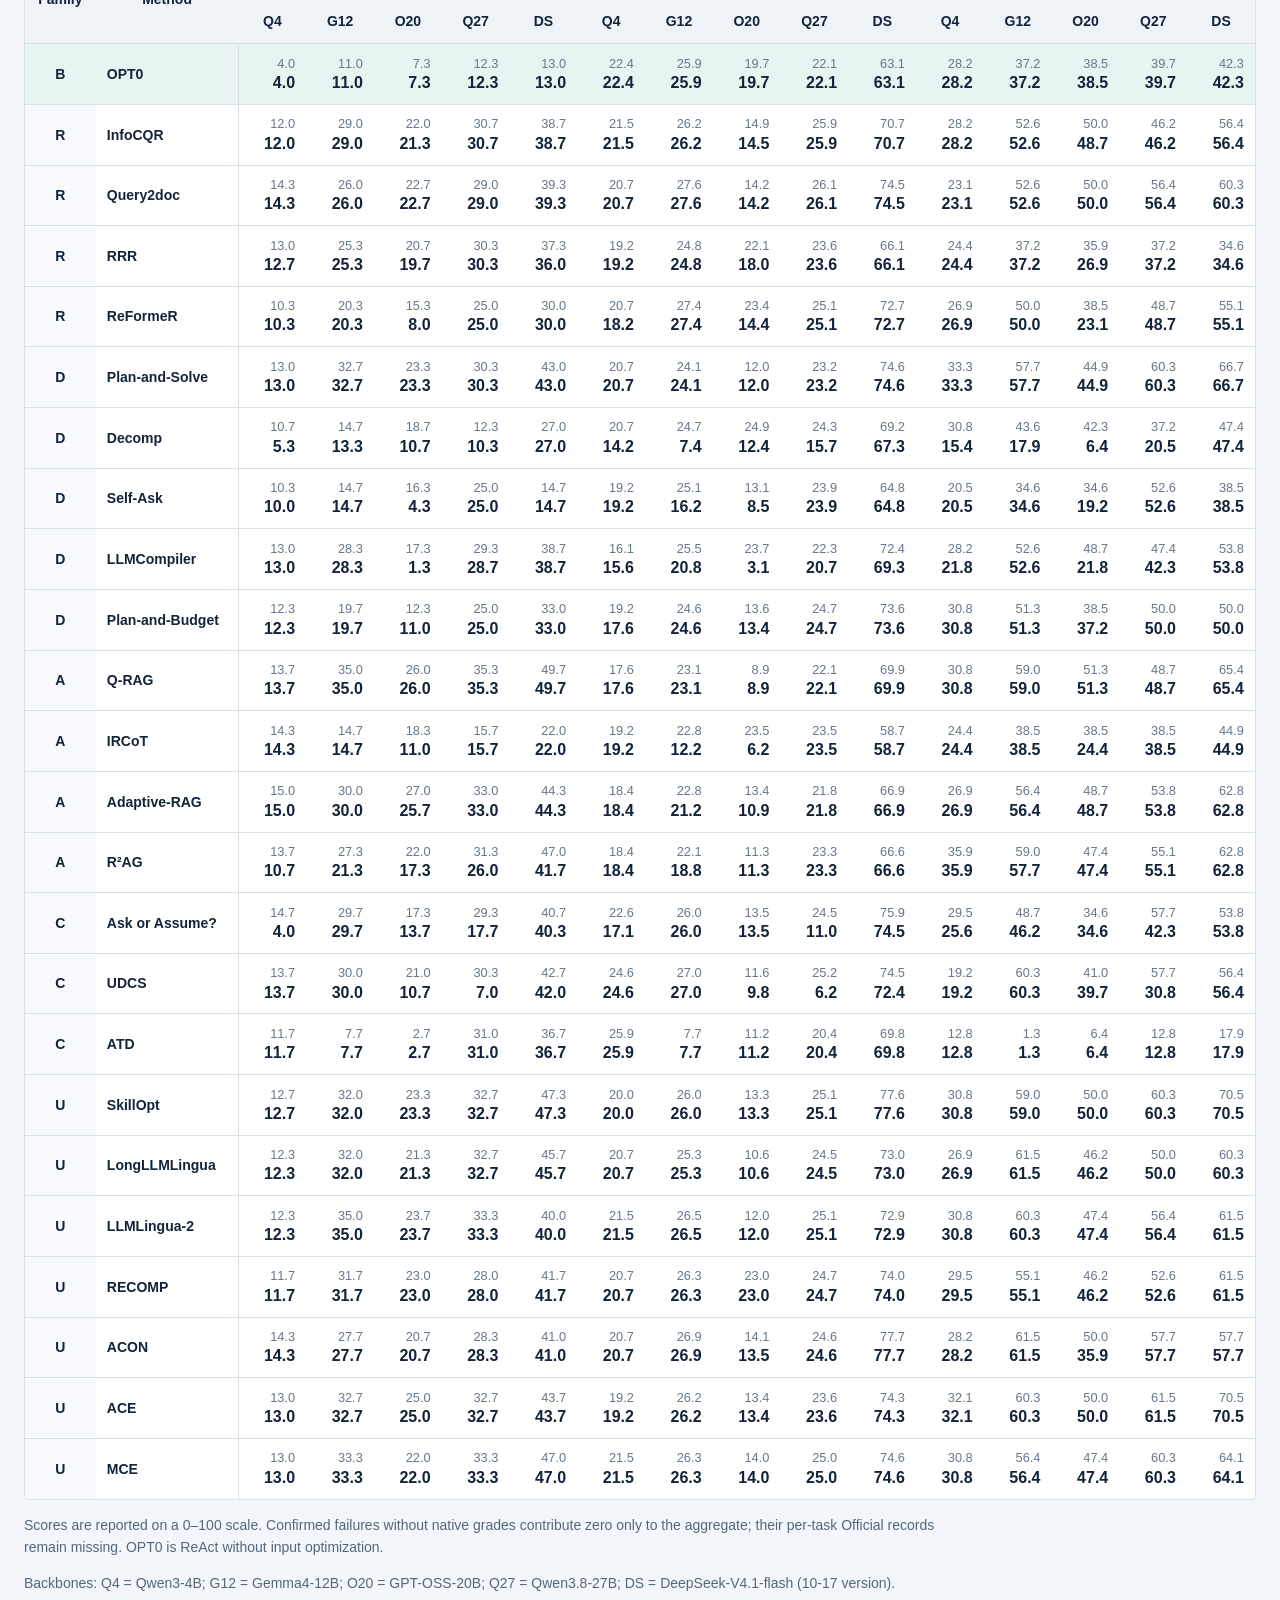
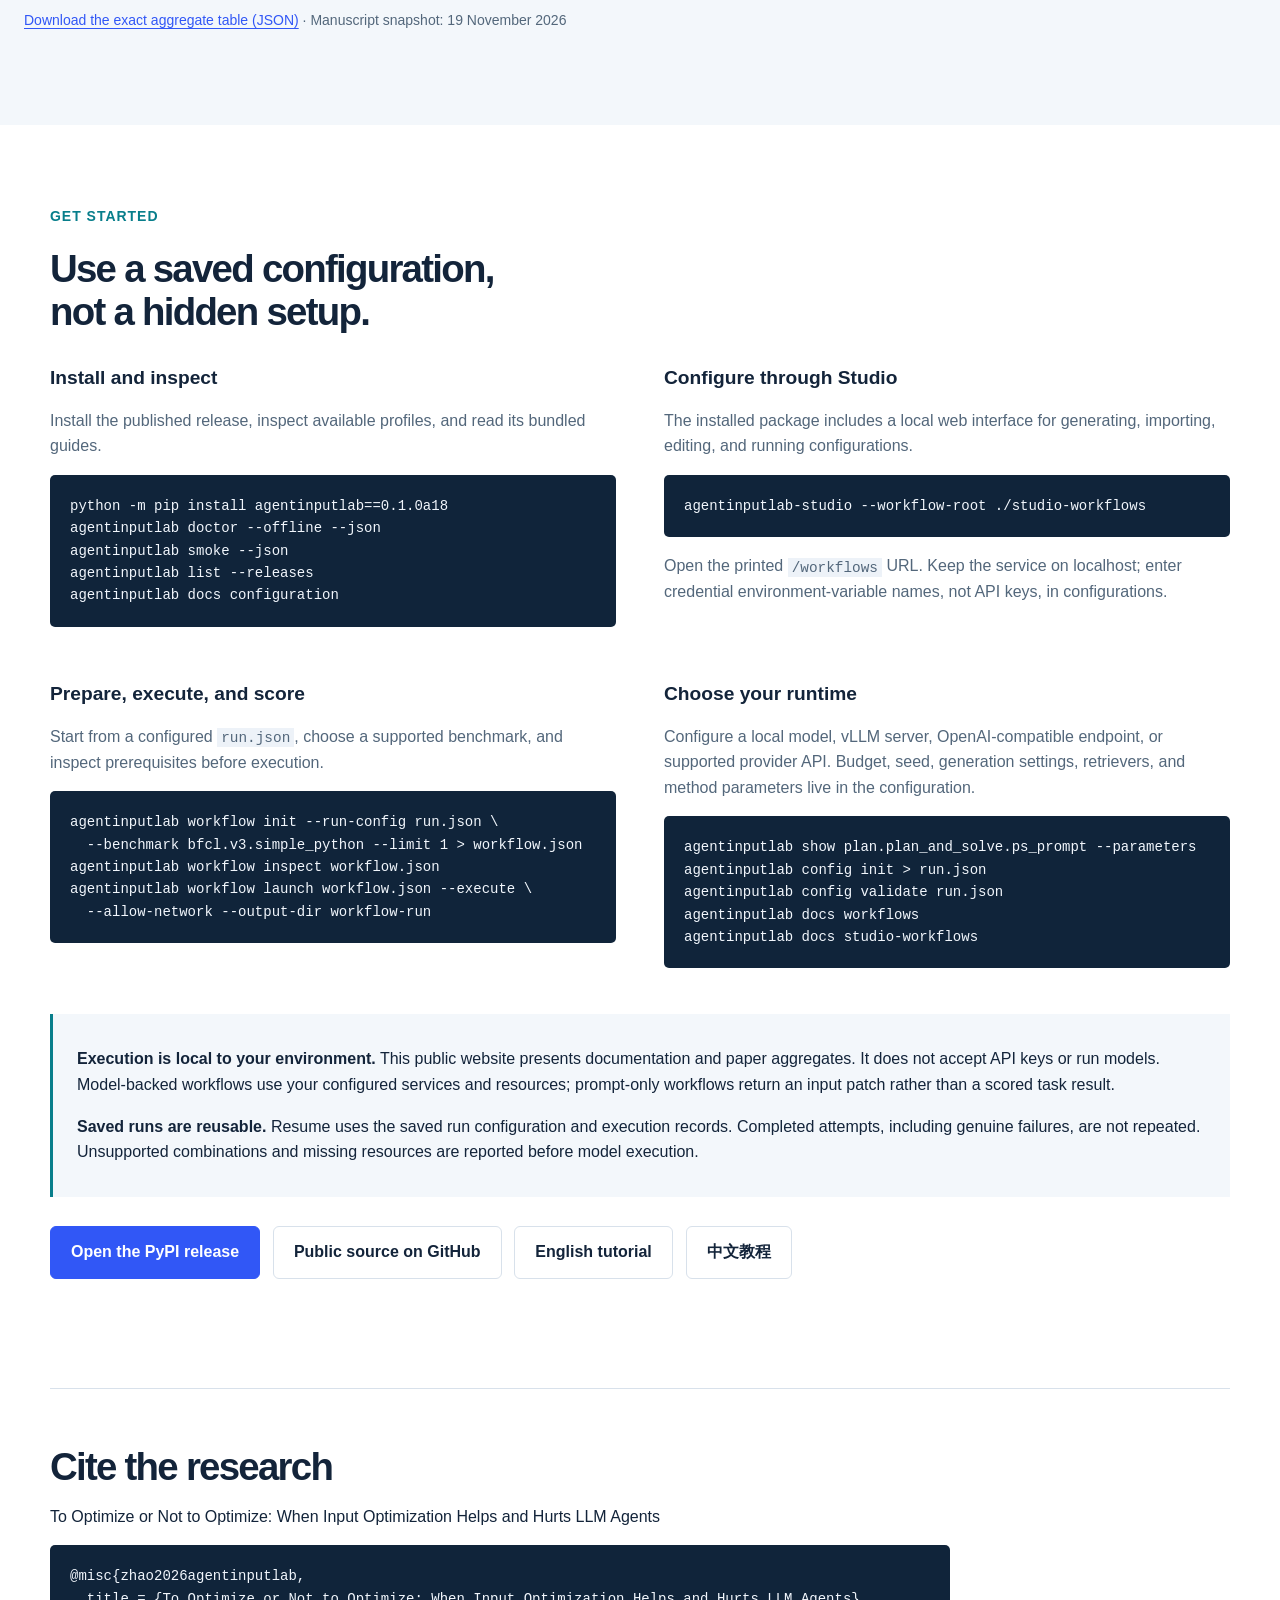
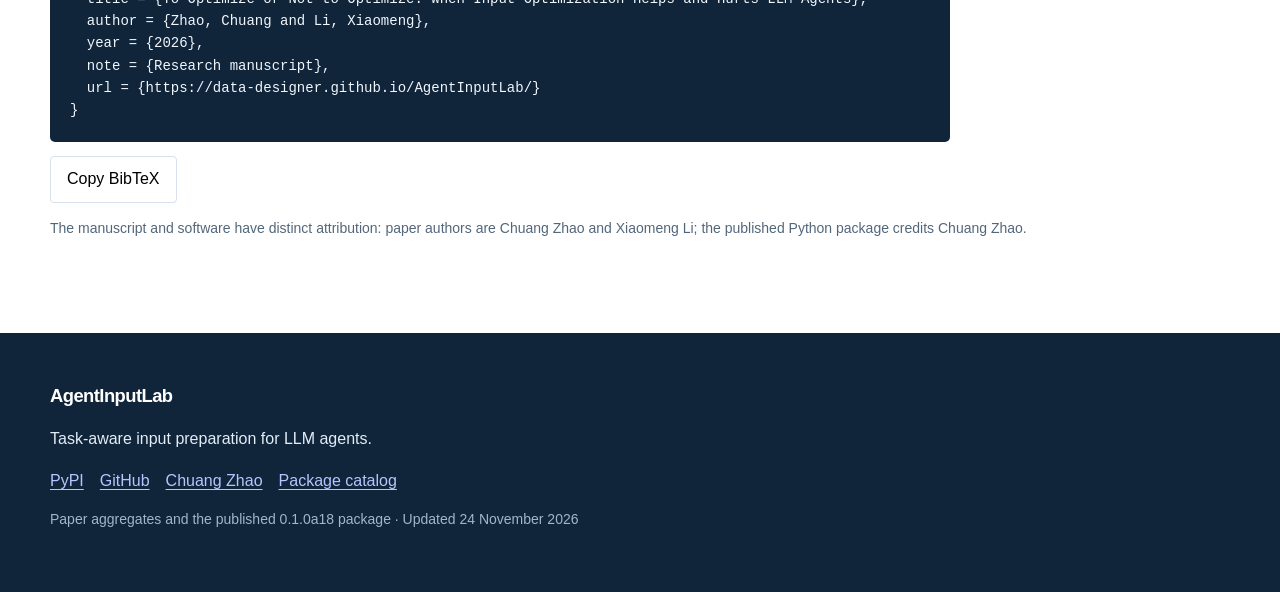
==== commit 625f6c8f: "Sync AgentInputLab a18 release metadata" ====
--- a/AgentInputLab/index.html
+++ b/AgentInputLab/index.html
@@ -12,18 +12,18 @@
 </head>
 <body>
 <a class="skip" href="#main">Skip to content</a>
-<header><div class="shell nav"><a class="brand" href="#main"><span class="brand-mark">Ai</span>AgentInputLab</a><nav aria-label="Main navigation"><a href="#methods">Methods</a><a href="#datasets">Datasets</a><a href="#results">Results</a><a href="#use">Get started</a></nav><a class="nav-release" href="https://pypi.org/project/agentinputlab/0.1.0a17/">PyPI a17</a></div></header>
+<header><div class="shell nav"><a class="brand" href="#main"><span class="brand-mark">Ai</span>AgentInputLab</a><nav aria-label="Main navigation"><a href="#methods">Methods</a><a href="#datasets">Datasets</a><a href="#results">Results</a><a href="#use">Get started</a></nav><a class="nav-release" href="https://pypi.org/project/agentinputlab/0.1.0a18/">PyPI a18</a></div></header>
 <main id="main">
   <section class="hero shell">
-    <div><p class="eyebrow">A toolkit for task-aware input preparation</p><h1>Prepare inputs.<br><span>Measure what changes.</span></h1><p class="lead">Reformulate requests, organize plans, retrieve evidence, ask for clarification, and curate context—then evaluate the resulting agent behavior.</p><div class="actions"><a class="button primary" href="#use">Use the toolkit</a><a class="button" href="#results">Explore paper results</a></div><p class="small">Python 3.10+ · Published package <a href="https://pypi.org/project/agentinputlab/0.1.0a17/">0.1.0a17</a></p></div>
-    <div class="hero-panel"><p class="eyebrow">One connected workflow</p><ol class="workflow"><li><strong>Configure</strong><span>Choose a method, task, backend, and budget.</span></li><li><strong>Prepare</strong><span>Check inputs and acquire declared dependencies.</span></li><li><strong>Execute</strong><span>Run the selected pipeline with saved state and usage.</span></li><li><strong>Score</strong><span>Apply the task's native scorer and retain execution status.</span></li></ol><div class="install"><code>pip install agentinputlab==0.1.0a17</code><button data-copy="pip install agentinputlab==0.1.0a17" aria-label="Copy install command">Copy</button></div></div>
+    <div><p class="eyebrow">A toolkit for task-aware input preparation</p><h1>Prepare inputs.<br><span>Measure what changes.</span></h1><p class="lead">Reformulate requests, organize plans, retrieve evidence, ask for clarification, and curate context—then evaluate the resulting agent behavior.</p><div class="actions"><a class="button primary" href="#use">Use the toolkit</a><a class="button" href="#results">Explore paper results</a></div><p class="small">Python 3.10+ · Published package <a href="https://pypi.org/project/agentinputlab/0.1.0a18/">0.1.0a18</a></p></div>
+    <div class="hero-panel"><p class="eyebrow">One connected workflow</p><ol class="workflow"><li><strong>Configure</strong><span>Choose a method, task, backend, and budget.</span></li><li><strong>Prepare</strong><span>Check inputs and acquire declared dependencies.</span></li><li><strong>Execute</strong><span>Run the selected pipeline with saved state and usage.</span></li><li><strong>Score</strong><span>Apply the task's native scorer and retain execution status.</span></li></ol><div class="install"><code>pip install agentinputlab==0.1.0a18</code><button data-copy="pip install agentinputlab==0.1.0a18" aria-label="Copy install command">Copy</button></div></div>
   </section>
   <section class="facts shell" aria-label="Study and toolkit scope"><div><strong>23 + OPT0</strong><span>pipelines in the paper's main table</span></div><div><strong>5 × 3</strong><span>backbones × interactive arenas</span></div><div><strong>4</strong><span>additional task settings in the paper</span></div><div><strong id="catalog-count">27 / 31</strong><span>toolkit methods / benchmark entries</span></div></section>
   <section id="research" class="section shell"><div class="section-head"><p class="eyebrow">The research</p><h2>Input preparation is a configuration choice.</h2></div><div class="research-grid"><p>Method rankings change across tasks and execution settings. Increasing intervention intensity can reduce utility, while task-level gains and losses can cancel in an aggregate score.</p><p>The paper evaluates paired task outcomes, configuration sensitivity, and conditional routing. Official scores measure task outcomes; Valid scores also require successful method completion and the recorded information-access checks. Both are retained in the results below.</p></div><div class="paper-note"><span>Current manuscript</span><h3 id="paper-title">To Optimize or Not to Optimize: When Input Optimization Helps and Hurts LLM Agents</h3><p>Chuang Zhao · Xiaomeng Li</p></div></section>
   <section id="methods" class="section tinted"><div class="shell"><div class="section-head split"><div><p class="eyebrow">Method catalog</p><h2>Five kinds of input intervention.</h2></div><p>The published package contains more methods than the paper's 23-method study. Profiles declare their implementation, dependencies, and execution requirements.</p></div><div class="controls"><label>Family<select id="method-family"><option value="all">All families</option><option value="reformulate">Reformulation</option><option value="decompose">Decomposition</option><option value="acquire">Acquisition</option><option value="clarify">Clarification</option><option value="curate">Curation</option></select></label><label>Search methods<input id="method-query" type="search" placeholder="Name or method ID"></label></div><p id="method-count" class="small" aria-live="polite"></p><div id="method-list" class="method-list"></div></div></section>
   <section id="datasets" class="section shell"><div class="section-head split"><div><p class="eyebrow">Benchmark catalog</p><h2>Shared interfaces.<br>Task-specific evaluation.</h2></div><p>The paper's main arenas are STATE-Bench, ToolSandbox, and ToolTalk. Additional results cover BRIGHT Earth Science, FiQA-2018, MultiFieldQA-en, and QMSum. The package catalog also includes other tasks.</p></div><label class="search-wide">Find a benchmark<input id="dataset-query" type="search" placeholder="Suite, task, or entry ID"></label><p id="dataset-count" class="small" aria-live="polite"></p><div class="table-wrap" role="region" aria-label="Dataset catalog" tabindex="0"><table><thead><tr><th>Dataset / entry</th><th>Task</th><th>Published catalog size</th><th>Native metrics</th></tr></thead><tbody id="dataset-list"></tbody></table></div><p class="small">Catalog sizes describe upstream sources, not the paper's evaluation sample sizes. Registration is distinct from applicability: use preflight for the exact method, dataset, model, and resource configuration. Data and model weights are acquired separately under their source terms.</p></section>
   <section id="results" class="section tinted"><div class="shell wide"><div class="section-head split"><div><p class="eyebrow">Paper main results</p><h2>Official and Valid,<br>side by side.</h2></div><p>All 23 interventions and the ReAct reference OPT0, across five backbones and three arenas. Each cell shows the same Official and Valid values as the current manuscript.</p></div><div class="controls results-controls"><label>Arena<select id="result-arena"><option value="all">All arenas</option></select></label><label>Backbone<select id="result-model"><option value="all">All five backbones</option></select></label><label>Method<input type="search" id="result-query" placeholder="Search methods"></label></div><p id="result-count" class="small" aria-live="polite"></p><div class="score-key"><span><i class="official-key"></i>Official · upper value</span><span><i class="valid-key"></i>Valid · lower value</span></div><div class="table-wrap results-wrap" role="region" aria-label="Paper results; scroll horizontally for all models" tabindex="0"><table id="result-table"><caption class="sr-only">Official and Valid scores for 24 pipelines, five models, and three arenas</caption><thead id="result-head"></thead><tbody id="result-body"></tbody></table></div><div class="result-notes"><p>Scores are reported on a 0–100 scale. Confirmed failures without native grades contribute zero only to the aggregate; their per-task Official records remain missing. OPT0 is ReAct without input optimization.</p><p>Backbones: Q4 = Qwen3-4B; G12 = Gemma4-12B; O20 = GPT-OSS-20B; Q27 = Qwen3.8-27B; DS = DeepSeek-V4.1-flash (10-17 version).</p><p><a href="./paper-results.json" download>Download the exact aggregate table (JSON)</a> · <span id="source-date">Manuscript snapshot: 19 November 2026</span></p></div></div></section>
-  <section id="use" class="section shell"><div class="section-head"><p class="eyebrow">Get started</p><h2>Use a saved configuration,<br>not a hidden setup.</h2></div><div class="guide-grid"><article><h3>Install and inspect</h3><p>Install the published release, inspect available profiles, and read its bundled guides.</p><pre><code>python -m pip install agentinputlab==0.1.0a17
+  <section id="use" class="section shell"><div class="section-head"><p class="eyebrow">Get started</p><h2>Use a saved configuration,<br>not a hidden setup.</h2></div><div class="guide-grid"><article><h3>Install and inspect</h3><p>Install the published release, inspect available profiles, and read its bundled guides.</p><pre><code>python -m pip install agentinputlab==0.1.0a18
 agentinputlab doctor --offline --json
 agentinputlab smoke --json
 agentinputlab list --releases
@@ -35,10 +35,10 @@
 agentinputlab config init > run.json
 agentinputlab config validate run.json
 agentinputlab docs workflows
-agentinputlab docs studio-workflows</code></pre></article></div><div class="usage-note"><p><strong>Execution is local to your environment.</strong> This public website presents documentation and paper aggregates. It does not accept API keys or run models. Model-backed workflows use your configured services and resources; prompt-only workflows return an input patch rather than a scored task result.</p><p><strong>Saved runs are reusable.</strong> Resume uses the saved run configuration and execution records. Completed attempts, including genuine failures, are not repeated. Unsupported combinations and missing resources are reported before model execution.</p></div><div class="actions"><a class="button primary" href="https://pypi.org/project/agentinputlab/0.1.0a17/">Open the PyPI release</a><a class="button" href="https://github.com/Data-Designer/AgentInputLab-toolkit">Public source on GitHub</a><a class="button" href="https://github.com/Data-Designer/AgentInputLab-toolkit/blob/main/docs/tutorial.md">English tutorial</a><a class="button" href="https://github.com/Data-Designer/AgentInputLab-toolkit/blob/main/docs/tutorial.zh-CN.md" lang="zh-CN">中文教程</a></div></section>
+agentinputlab docs studio-workflows</code></pre></article></div><div class="usage-note"><p><strong>Execution is local to your environment.</strong> This public website presents documentation and paper aggregates. It does not accept API keys or run models. Model-backed workflows use your configured services and resources; prompt-only workflows return an input patch rather than a scored task result.</p><p><strong>Saved runs are reusable.</strong> Resume uses the saved run configuration and execution records. Completed attempts, including genuine failures, are not repeated. Unsupported combinations and missing resources are reported before model execution.</p></div><div class="actions"><a class="button primary" href="https://pypi.org/project/agentinputlab/0.1.0a18/">Open the PyPI release</a><a class="button" href="https://github.com/Data-Designer/AgentInputLab-toolkit">Public source on GitHub</a><a class="button" href="https://github.com/Data-Designer/AgentInputLab-toolkit/blob/main/docs/tutorial.md">English tutorial</a><a class="button" href="https://github.com/Data-Designer/AgentInputLab-toolkit/blob/main/docs/tutorial.zh-CN.md" lang="zh-CN">中文教程</a></div></section>
   <section class="section citation shell"><h2>Cite the research</h2><p id="citation-title">To Optimize or Not to Optimize: When Input Optimization Helps and Hurts LLM Agents</p><pre><code id="citation-code"></code></pre><button id="copy-citation">Copy BibTeX</button><p class="small">The manuscript and software have distinct attribution: paper authors are Chuang Zhao and Xiaomeng Li; the published Python package credits Chuang Zhao.</p></section>
 </main>
-<footer><div class="shell"><a class="brand" href="#main">AgentInputLab</a><p>Task-aware input preparation for LLM agents.</p><div><a href="https://pypi.org/project/agentinputlab/">PyPI</a><a href="https://github.com/Data-Designer/AgentInputLab-toolkit">GitHub</a><a href="https://data-designer.github.io/">Chuang Zhao</a><a href="./catalog.json" download>Package catalog</a></div><p class="small">Paper aggregates and the published 0.1.0a17 package · Updated 24 November 2026</p></div></footer>
+<footer><div class="shell"><a class="brand" href="#main">AgentInputLab</a><p>Task-aware input preparation for LLM agents.</p><div><a href="https://pypi.org/project/agentinputlab/">PyPI</a><a href="https://github.com/Data-Designer/AgentInputLab-toolkit">GitHub</a><a href="https://data-designer.github.io/">Chuang Zhao</a><a href="./catalog.json" download>Package catalog</a></div><p class="small">Paper aggregates and the published 0.1.0a18 package · Updated 24 November 2026</p></div></footer>
 <div id="notification" role="status" aria-live="polite"></div>
 <noscript><p class="shell">JavaScript enables catalog filtering and the results table. Download <a href="./paper-results.json">paper results</a> and <a href="./catalog.json">the package catalog</a> directly.</p></noscript>
 </body>
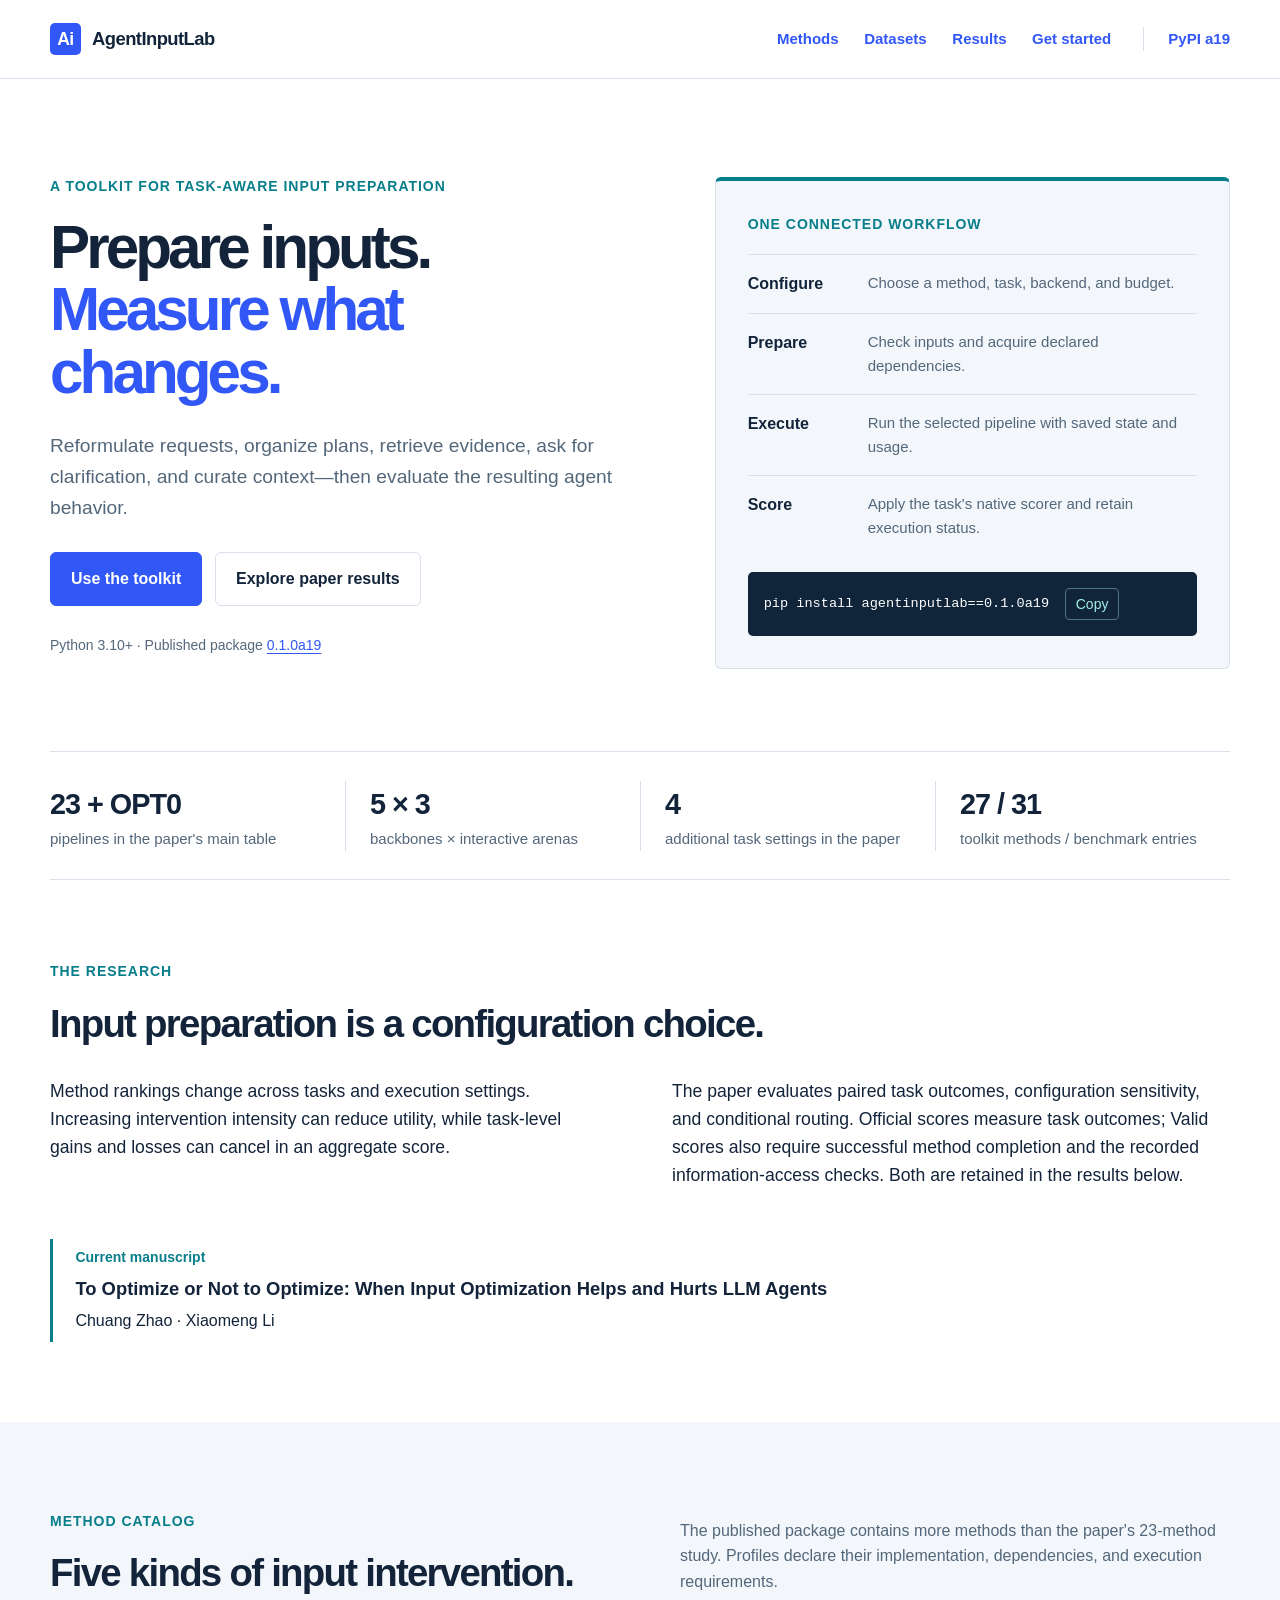
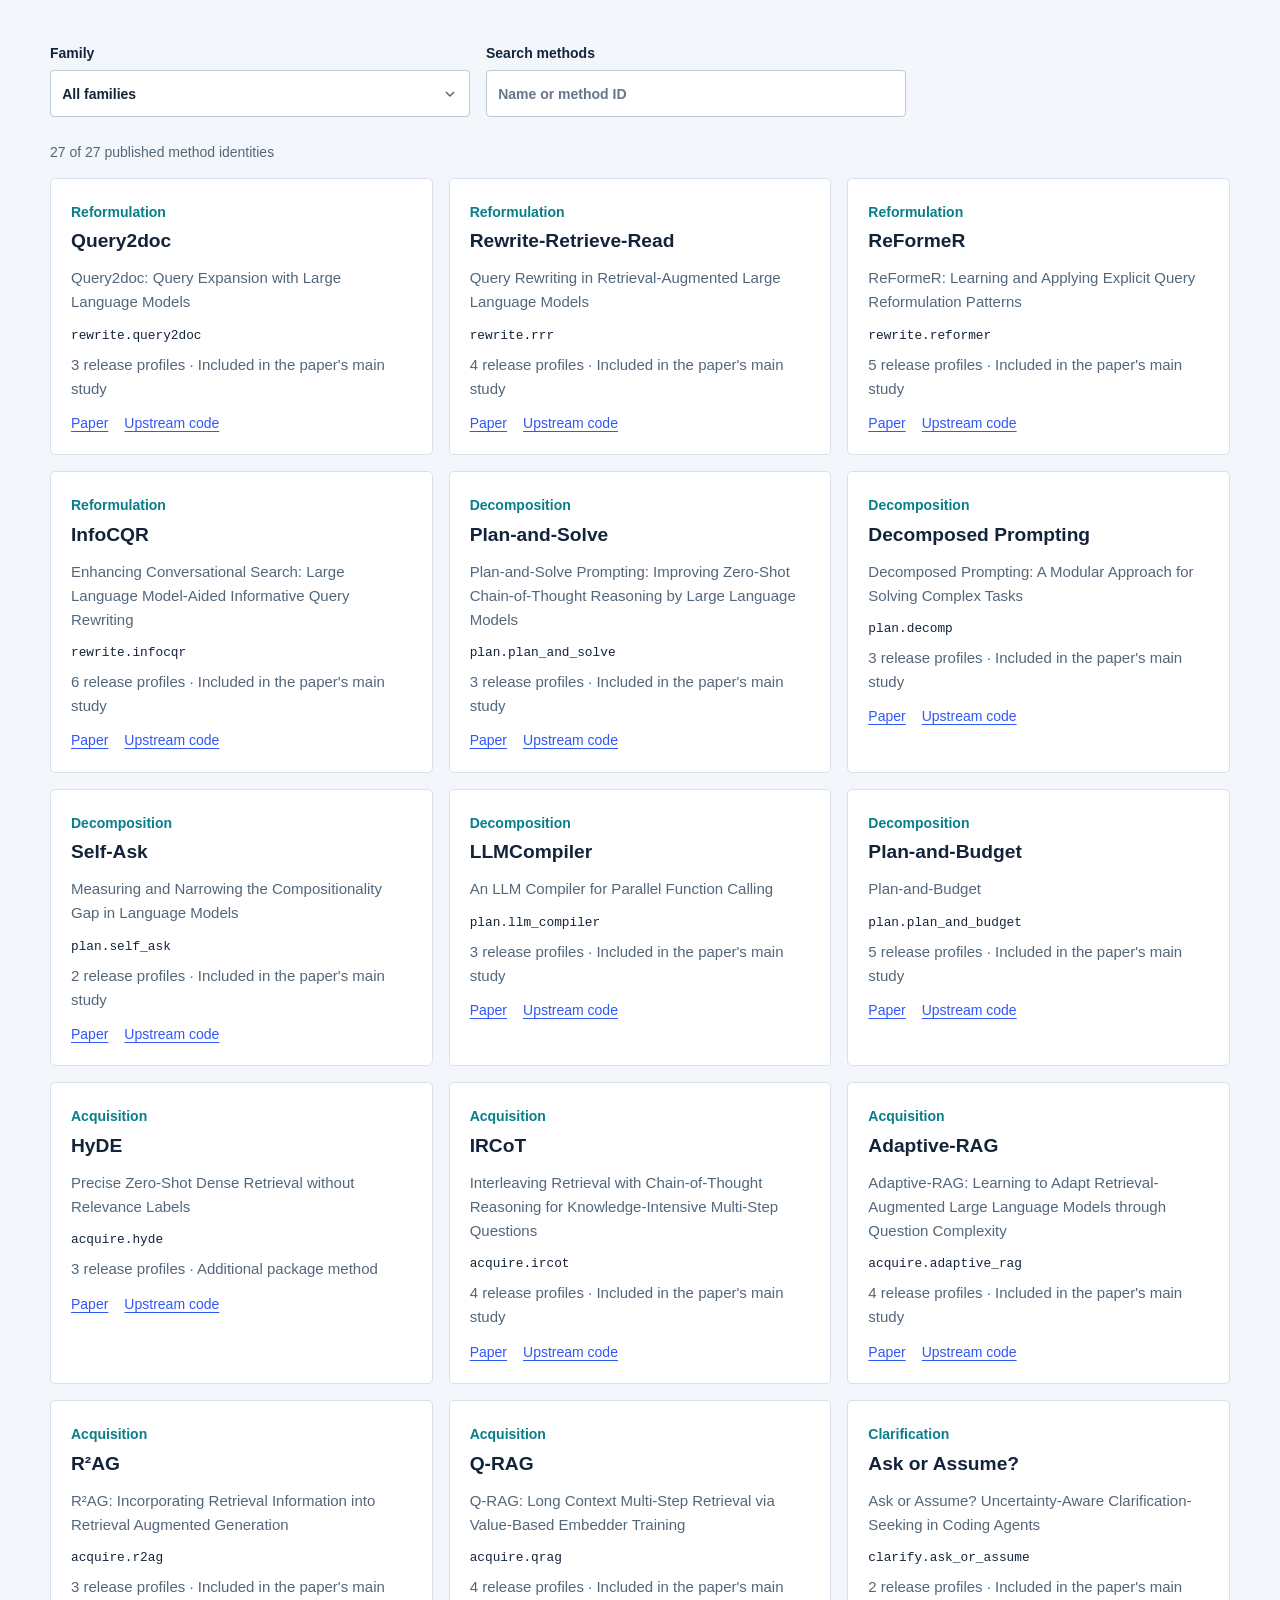
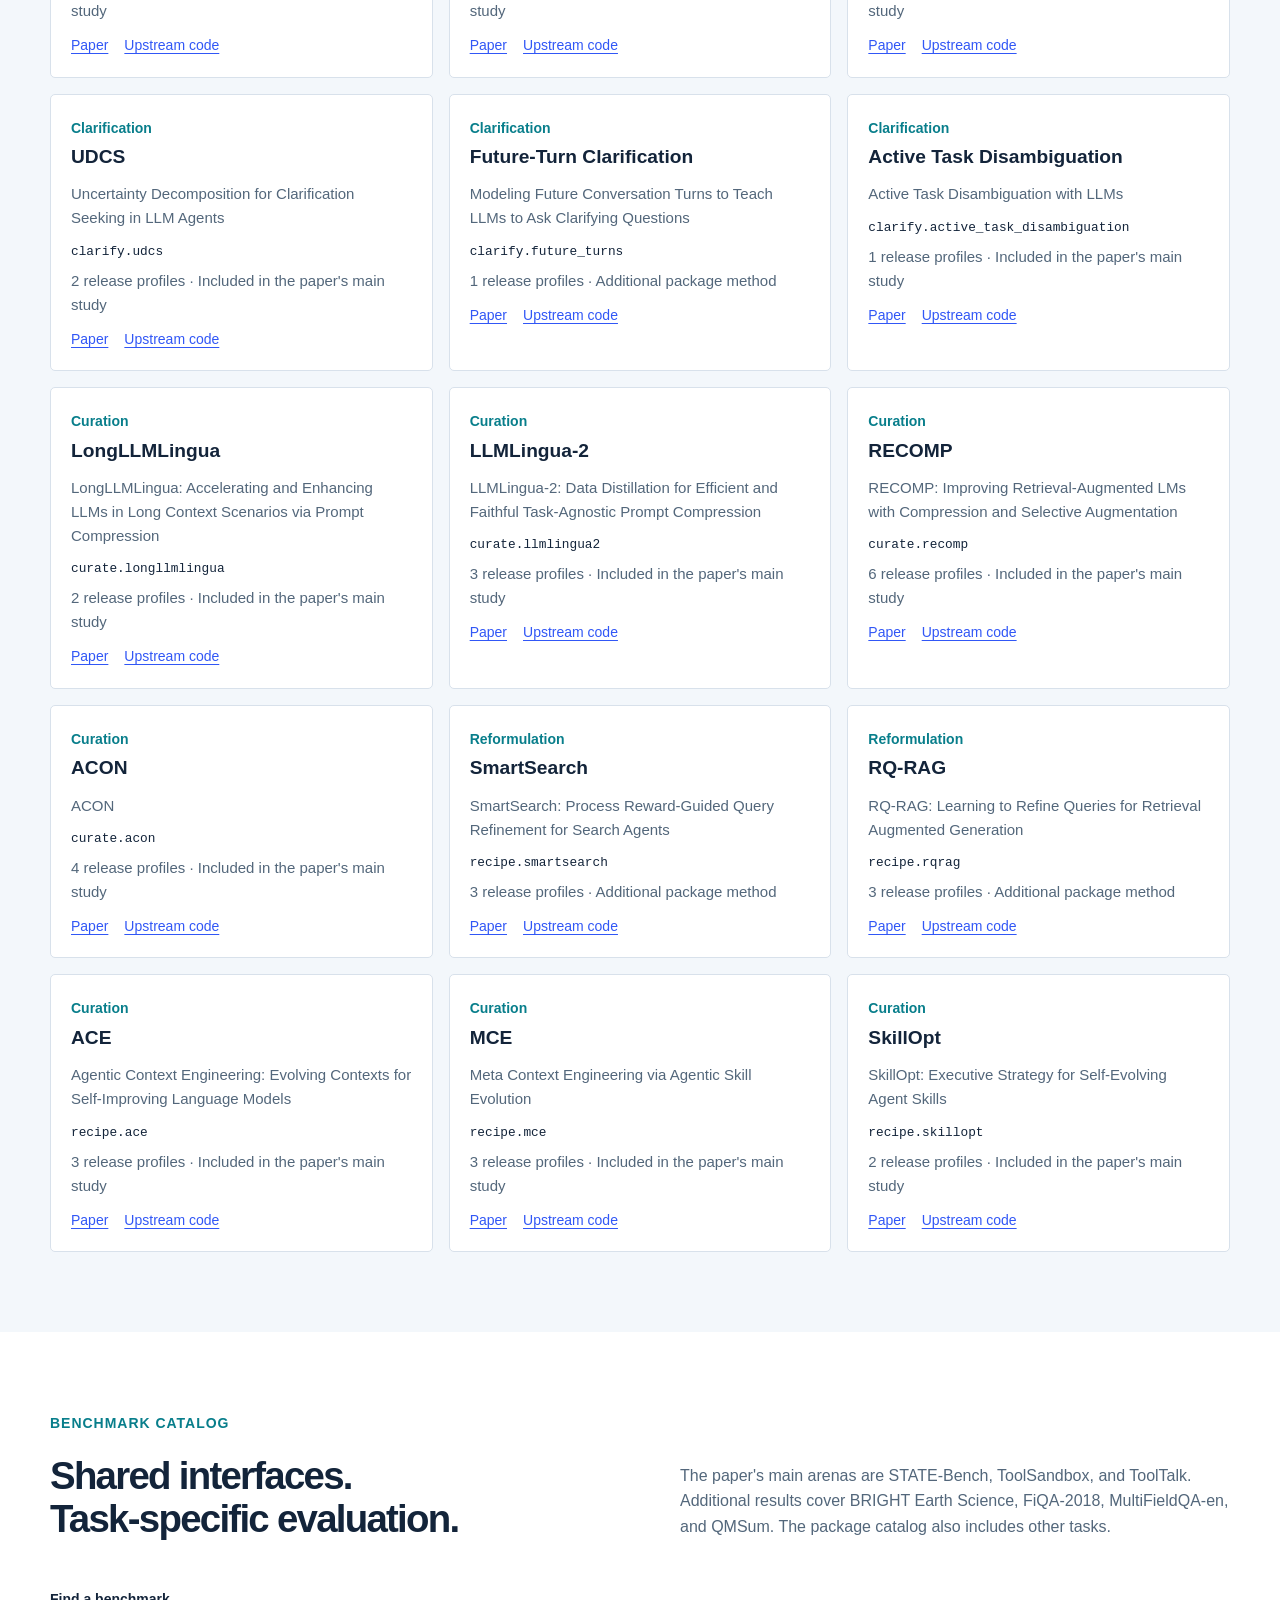
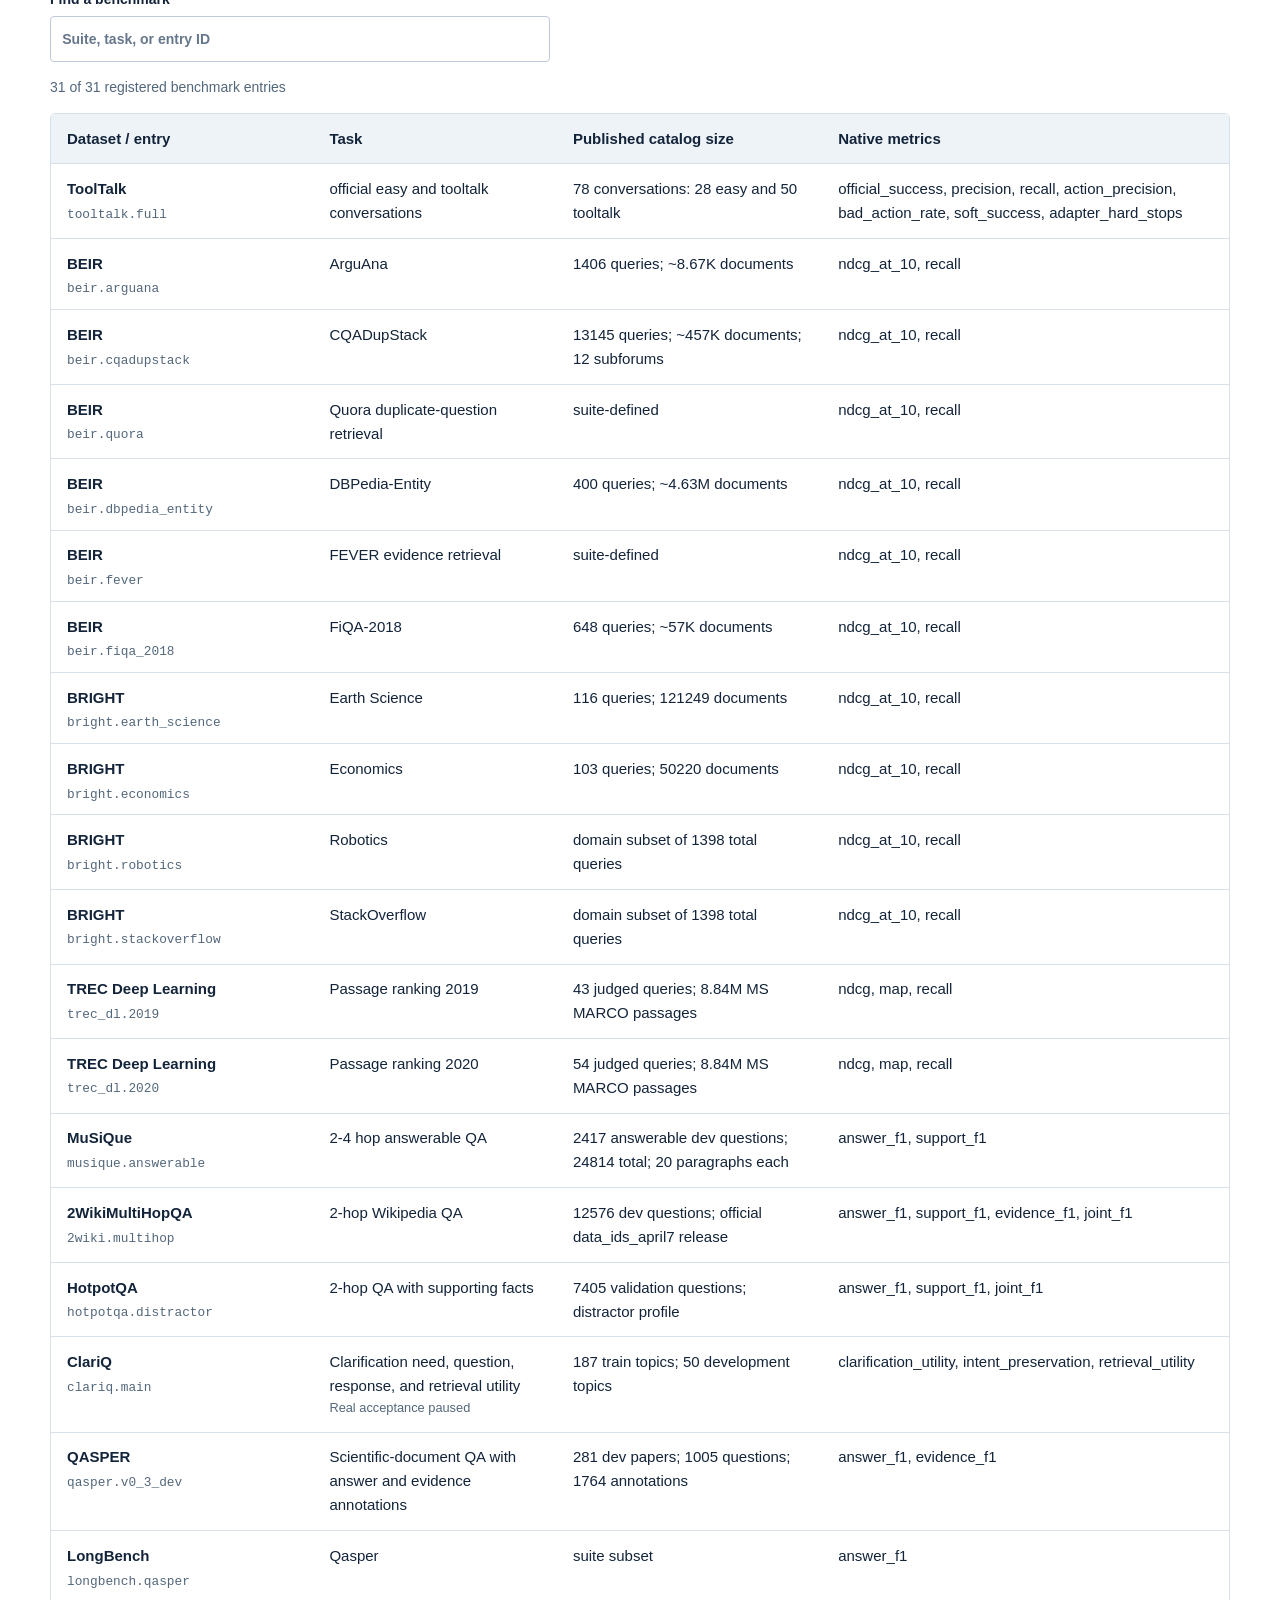
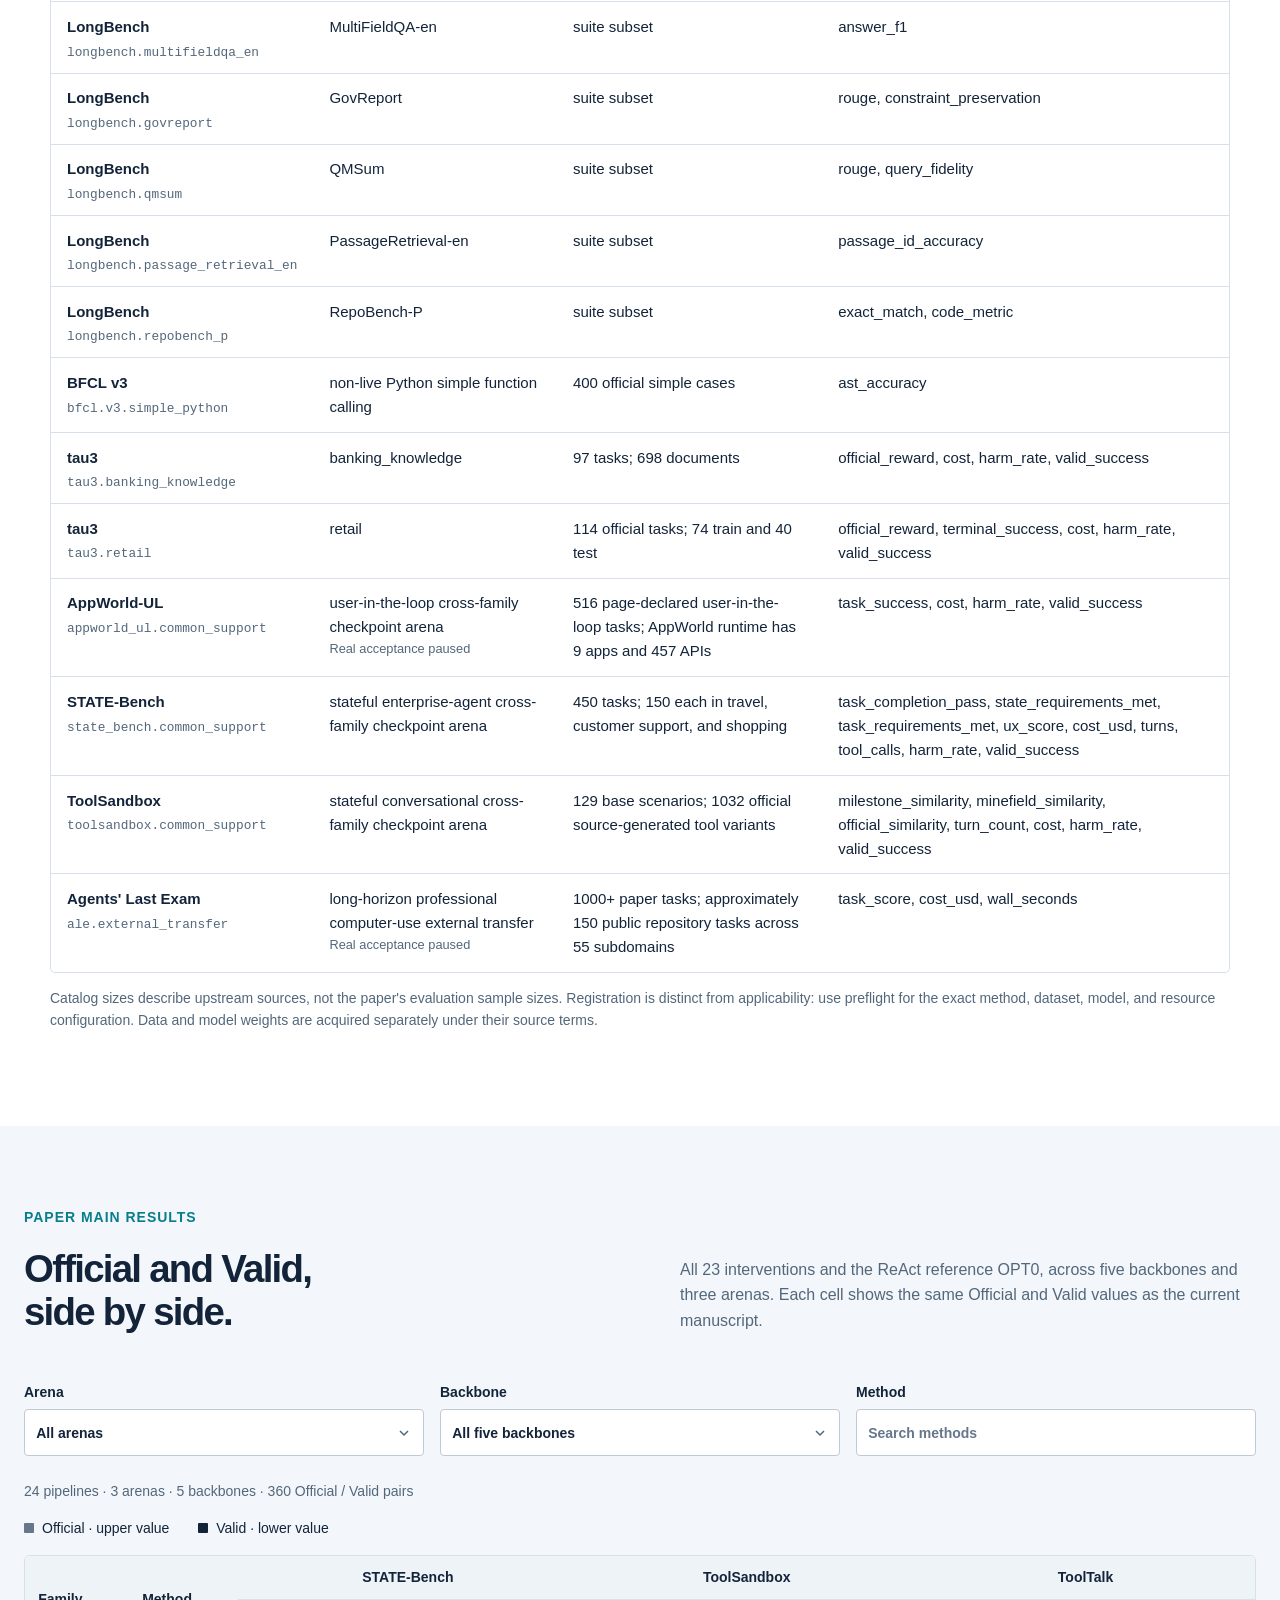
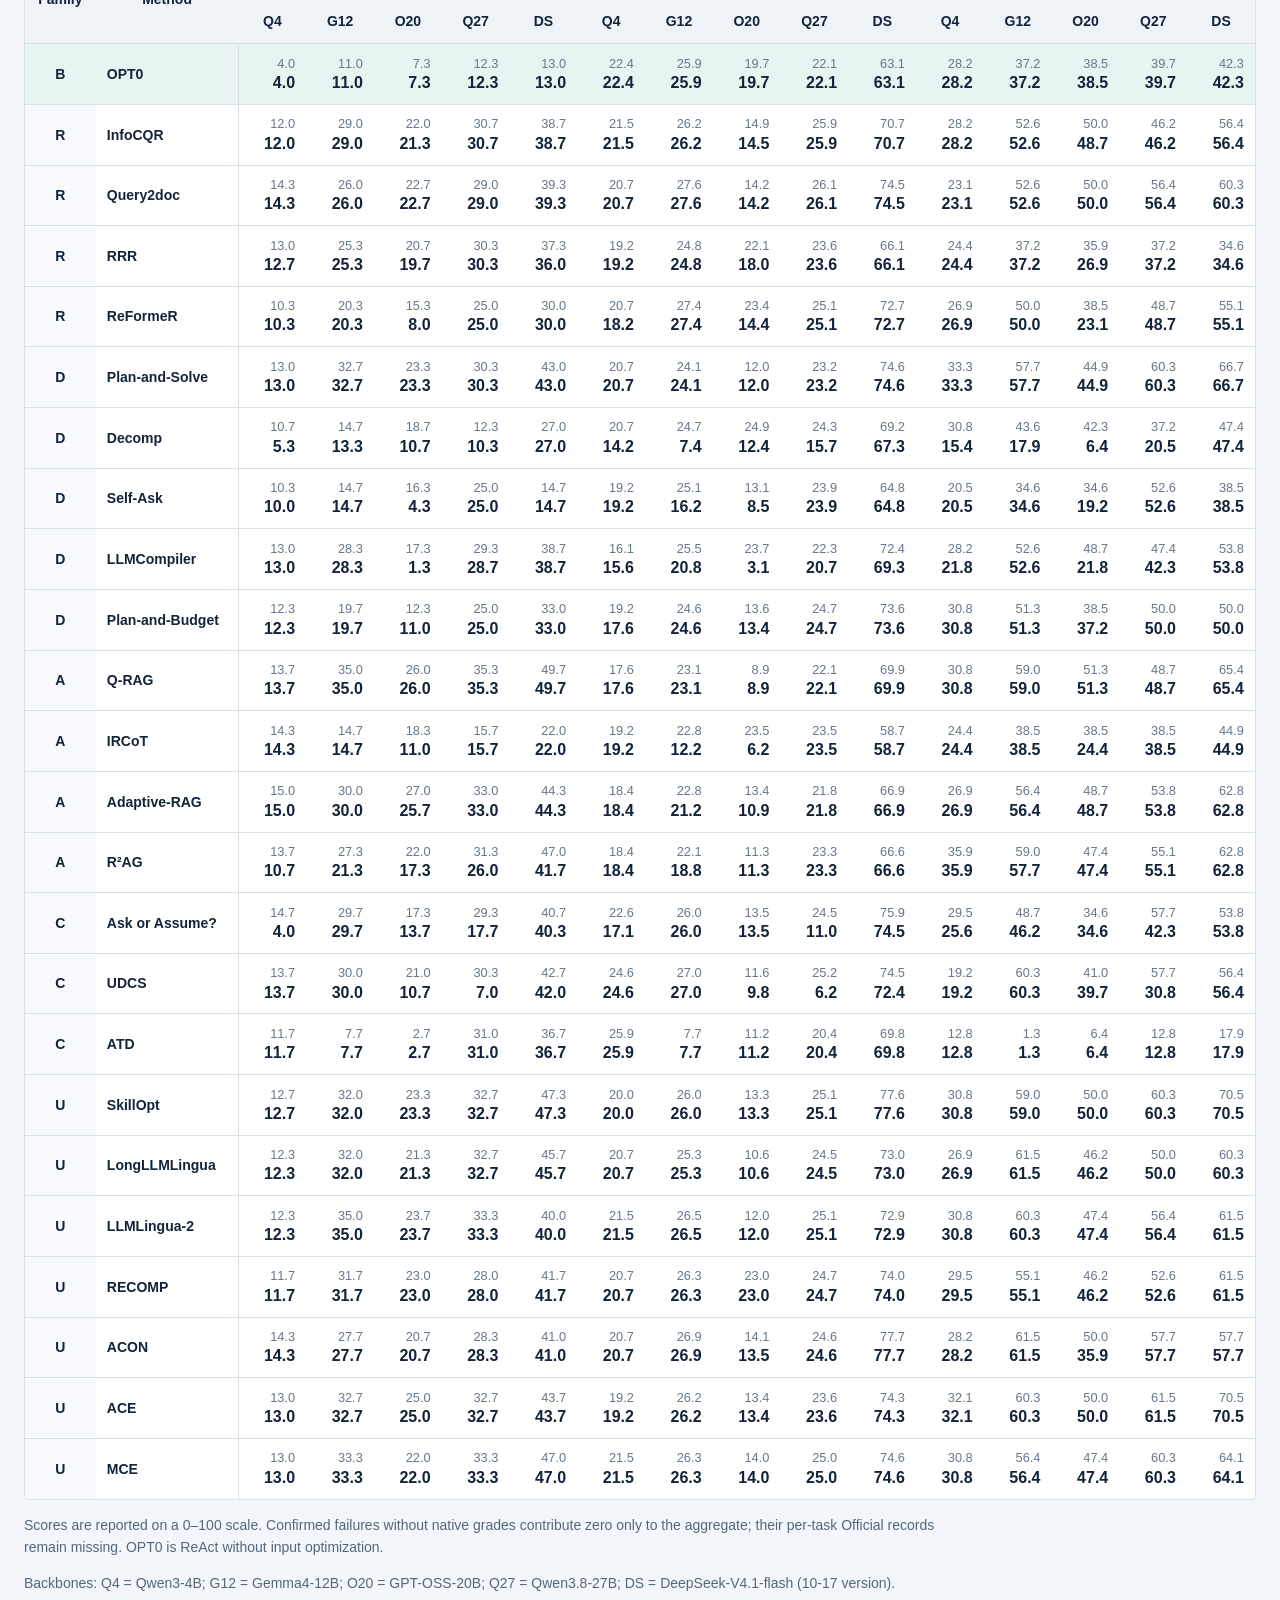
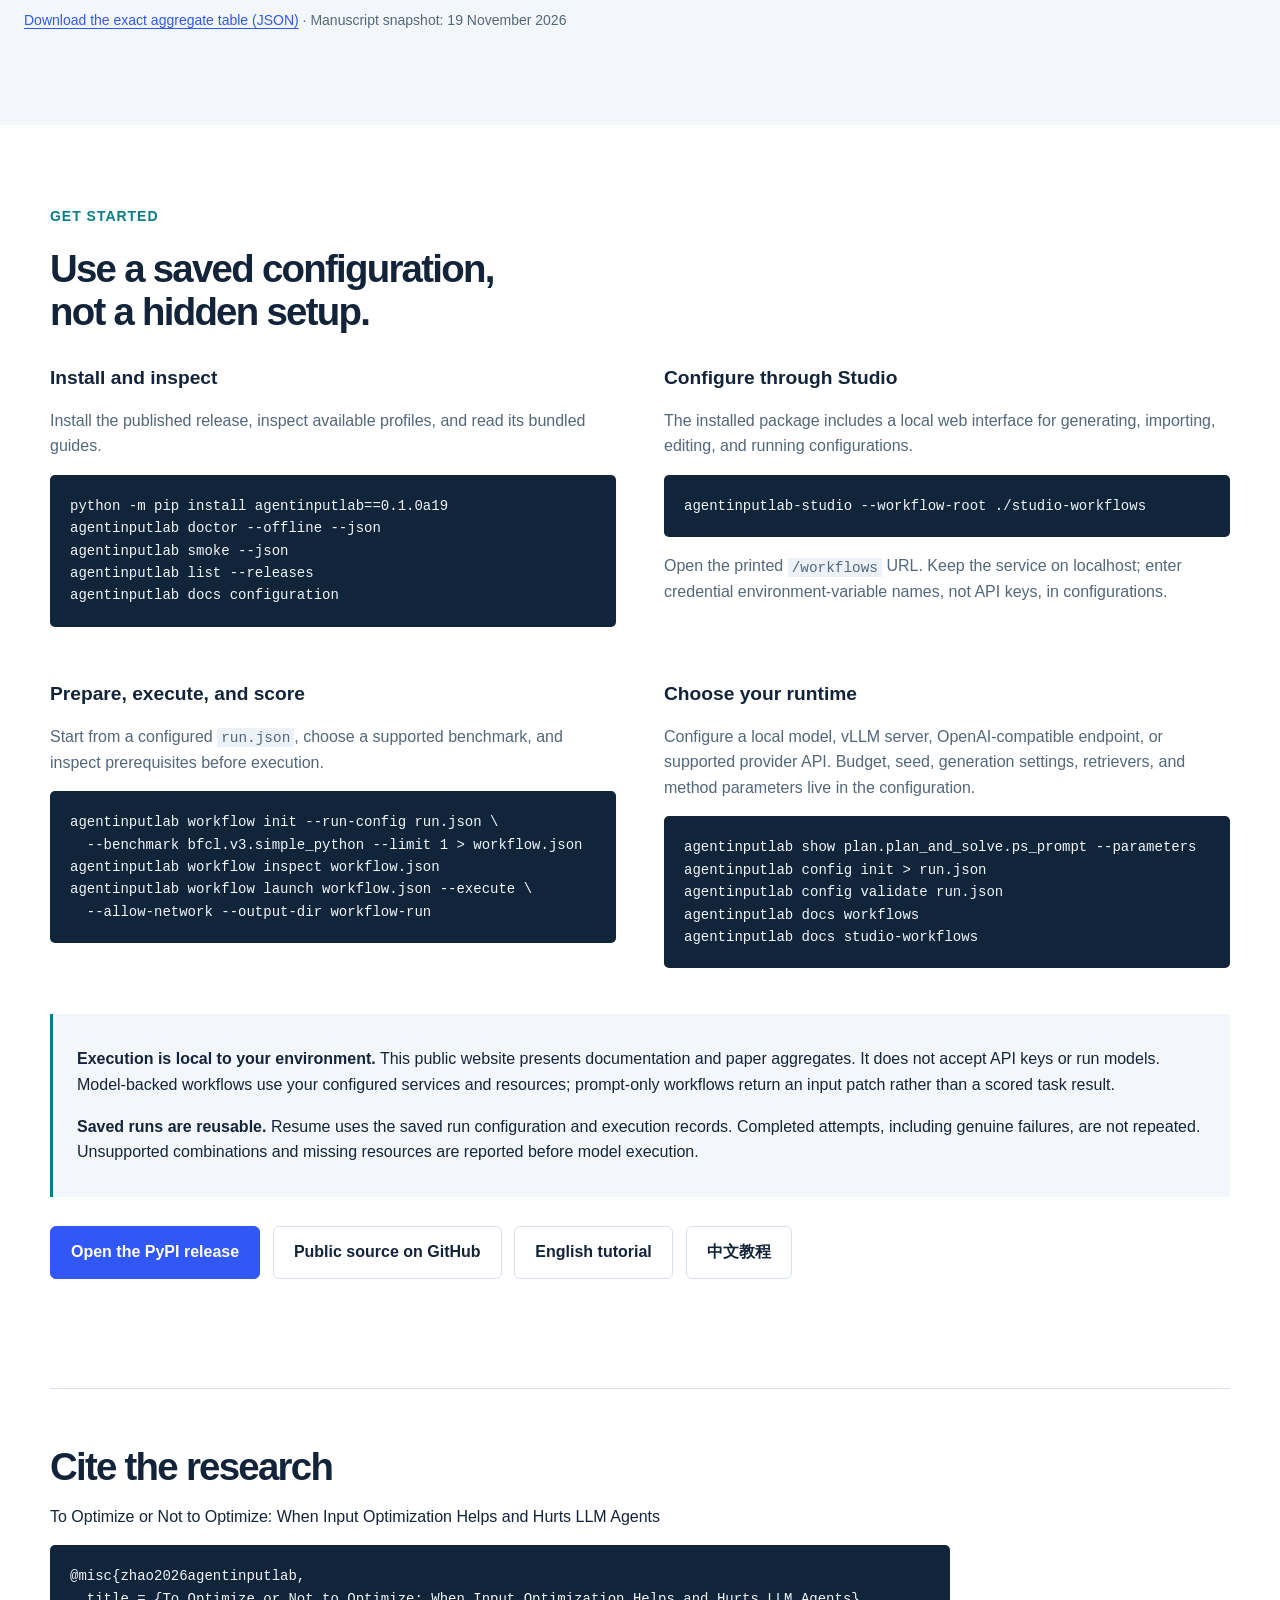
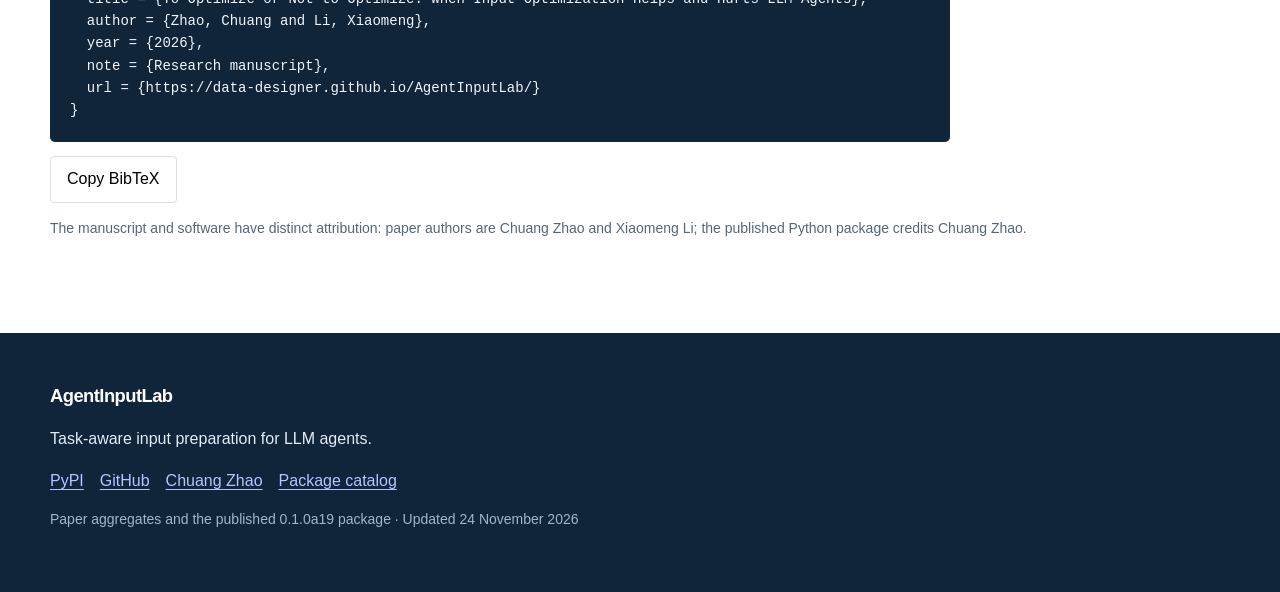
==== commit 4c5be320: "Sync AgentInputLab a19 release metadata" ====
--- a/AgentInputLab/index.html
+++ b/AgentInputLab/index.html
@@ -12,18 +12,18 @@
 </head>
 <body>
 <a class="skip" href="#main">Skip to content</a>
-<header><div class="shell nav"><a class="brand" href="#main"><span class="brand-mark">Ai</span>AgentInputLab</a><nav aria-label="Main navigation"><a href="#methods">Methods</a><a href="#datasets">Datasets</a><a href="#results">Results</a><a href="#use">Get started</a></nav><a class="nav-release" href="https://pypi.org/project/agentinputlab/0.1.0a18/">PyPI a18</a></div></header>
+<header><div class="shell nav"><a class="brand" href="#main"><span class="brand-mark">Ai</span>AgentInputLab</a><nav aria-label="Main navigation"><a href="#methods">Methods</a><a href="#datasets">Datasets</a><a href="#results">Results</a><a href="#use">Get started</a></nav><a class="nav-release" href="https://pypi.org/project/agentinputlab/0.1.0a19/">PyPI a19</a></div></header>
 <main id="main">
   <section class="hero shell">
-    <div><p class="eyebrow">A toolkit for task-aware input preparation</p><h1>Prepare inputs.<br><span>Measure what changes.</span></h1><p class="lead">Reformulate requests, organize plans, retrieve evidence, ask for clarification, and curate context—then evaluate the resulting agent behavior.</p><div class="actions"><a class="button primary" href="#use">Use the toolkit</a><a class="button" href="#results">Explore paper results</a></div><p class="small">Python 3.10+ · Published package <a href="https://pypi.org/project/agentinputlab/0.1.0a18/">0.1.0a18</a></p></div>
-    <div class="hero-panel"><p class="eyebrow">One connected workflow</p><ol class="workflow"><li><strong>Configure</strong><span>Choose a method, task, backend, and budget.</span></li><li><strong>Prepare</strong><span>Check inputs and acquire declared dependencies.</span></li><li><strong>Execute</strong><span>Run the selected pipeline with saved state and usage.</span></li><li><strong>Score</strong><span>Apply the task's native scorer and retain execution status.</span></li></ol><div class="install"><code>pip install agentinputlab==0.1.0a18</code><button data-copy="pip install agentinputlab==0.1.0a18" aria-label="Copy install command">Copy</button></div></div>
+    <div><p class="eyebrow">A toolkit for task-aware input preparation</p><h1>Prepare inputs.<br><span>Measure what changes.</span></h1><p class="lead">Reformulate requests, organize plans, retrieve evidence, ask for clarification, and curate context—then evaluate the resulting agent behavior.</p><div class="actions"><a class="button primary" href="#use">Use the toolkit</a><a class="button" href="#results">Explore paper results</a></div><p class="small">Python 3.10+ · Published package <a href="https://pypi.org/project/agentinputlab/0.1.0a19/">0.1.0a19</a></p></div>
+    <div class="hero-panel"><p class="eyebrow">One connected workflow</p><ol class="workflow"><li><strong>Configure</strong><span>Choose a method, task, backend, and budget.</span></li><li><strong>Prepare</strong><span>Check inputs and acquire declared dependencies.</span></li><li><strong>Execute</strong><span>Run the selected pipeline with saved state and usage.</span></li><li><strong>Score</strong><span>Apply the task's native scorer and retain execution status.</span></li></ol><div class="install"><code>pip install agentinputlab==0.1.0a19</code><button data-copy="pip install agentinputlab==0.1.0a19" aria-label="Copy install command">Copy</button></div></div>
   </section>
   <section class="facts shell" aria-label="Study and toolkit scope"><div><strong>23 + OPT0</strong><span>pipelines in the paper's main table</span></div><div><strong>5 × 3</strong><span>backbones × interactive arenas</span></div><div><strong>4</strong><span>additional task settings in the paper</span></div><div><strong id="catalog-count">27 / 31</strong><span>toolkit methods / benchmark entries</span></div></section>
   <section id="research" class="section shell"><div class="section-head"><p class="eyebrow">The research</p><h2>Input preparation is a configuration choice.</h2></div><div class="research-grid"><p>Method rankings change across tasks and execution settings. Increasing intervention intensity can reduce utility, while task-level gains and losses can cancel in an aggregate score.</p><p>The paper evaluates paired task outcomes, configuration sensitivity, and conditional routing. Official scores measure task outcomes; Valid scores also require successful method completion and the recorded information-access checks. Both are retained in the results below.</p></div><div class="paper-note"><span>Current manuscript</span><h3 id="paper-title">To Optimize or Not to Optimize: When Input Optimization Helps and Hurts LLM Agents</h3><p>Chuang Zhao · Xiaomeng Li</p></div></section>
   <section id="methods" class="section tinted"><div class="shell"><div class="section-head split"><div><p class="eyebrow">Method catalog</p><h2>Five kinds of input intervention.</h2></div><p>The published package contains more methods than the paper's 23-method study. Profiles declare their implementation, dependencies, and execution requirements.</p></div><div class="controls"><label>Family<select id="method-family"><option value="all">All families</option><option value="reformulate">Reformulation</option><option value="decompose">Decomposition</option><option value="acquire">Acquisition</option><option value="clarify">Clarification</option><option value="curate">Curation</option></select></label><label>Search methods<input id="method-query" type="search" placeholder="Name or method ID"></label></div><p id="method-count" class="small" aria-live="polite"></p><div id="method-list" class="method-list"></div></div></section>
   <section id="datasets" class="section shell"><div class="section-head split"><div><p class="eyebrow">Benchmark catalog</p><h2>Shared interfaces.<br>Task-specific evaluation.</h2></div><p>The paper's main arenas are STATE-Bench, ToolSandbox, and ToolTalk. Additional results cover BRIGHT Earth Science, FiQA-2018, MultiFieldQA-en, and QMSum. The package catalog also includes other tasks.</p></div><label class="search-wide">Find a benchmark<input id="dataset-query" type="search" placeholder="Suite, task, or entry ID"></label><p id="dataset-count" class="small" aria-live="polite"></p><div class="table-wrap" role="region" aria-label="Dataset catalog" tabindex="0"><table><thead><tr><th>Dataset / entry</th><th>Task</th><th>Published catalog size</th><th>Native metrics</th></tr></thead><tbody id="dataset-list"></tbody></table></div><p class="small">Catalog sizes describe upstream sources, not the paper's evaluation sample sizes. Registration is distinct from applicability: use preflight for the exact method, dataset, model, and resource configuration. Data and model weights are acquired separately under their source terms.</p></section>
   <section id="results" class="section tinted"><div class="shell wide"><div class="section-head split"><div><p class="eyebrow">Paper main results</p><h2>Official and Valid,<br>side by side.</h2></div><p>All 23 interventions and the ReAct reference OPT0, across five backbones and three arenas. Each cell shows the same Official and Valid values as the current manuscript.</p></div><div class="controls results-controls"><label>Arena<select id="result-arena"><option value="all">All arenas</option></select></label><label>Backbone<select id="result-model"><option value="all">All five backbones</option></select></label><label>Method<input type="search" id="result-query" placeholder="Search methods"></label></div><p id="result-count" class="small" aria-live="polite"></p><div class="score-key"><span><i class="official-key"></i>Official · upper value</span><span><i class="valid-key"></i>Valid · lower value</span></div><div class="table-wrap results-wrap" role="region" aria-label="Paper results; scroll horizontally for all models" tabindex="0"><table id="result-table"><caption class="sr-only">Official and Valid scores for 24 pipelines, five models, and three arenas</caption><thead id="result-head"></thead><tbody id="result-body"></tbody></table></div><div class="result-notes"><p>Scores are reported on a 0–100 scale. Confirmed failures without native grades contribute zero only to the aggregate; their per-task Official records remain missing. OPT0 is ReAct without input optimization.</p><p>Backbones: Q4 = Qwen3-4B; G12 = Gemma4-12B; O20 = GPT-OSS-20B; Q27 = Qwen3.8-27B; DS = DeepSeek-V4.1-flash (10-17 version).</p><p><a href="./paper-results.json" download>Download the exact aggregate table (JSON)</a> · <span id="source-date">Manuscript snapshot: 19 November 2026</span></p></div></div></section>
-  <section id="use" class="section shell"><div class="section-head"><p class="eyebrow">Get started</p><h2>Use a saved configuration,<br>not a hidden setup.</h2></div><div class="guide-grid"><article><h3>Install and inspect</h3><p>Install the published release, inspect available profiles, and read its bundled guides.</p><pre><code>python -m pip install agentinputlab==0.1.0a18
+  <section id="use" class="section shell"><div class="section-head"><p class="eyebrow">Get started</p><h2>Use a saved configuration,<br>not a hidden setup.</h2></div><div class="guide-grid"><article><h3>Install and inspect</h3><p>Install the published release, inspect available profiles, and read its bundled guides.</p><pre><code>python -m pip install agentinputlab==0.1.0a19
 agentinputlab doctor --offline --json
 agentinputlab smoke --json
 agentinputlab list --releases
@@ -35,10 +35,10 @@
 agentinputlab config init > run.json
 agentinputlab config validate run.json
 agentinputlab docs workflows
-agentinputlab docs studio-workflows</code></pre></article></div><div class="usage-note"><p><strong>Execution is local to your environment.</strong> This public website presents documentation and paper aggregates. It does not accept API keys or run models. Model-backed workflows use your configured services and resources; prompt-only workflows return an input patch rather than a scored task result.</p><p><strong>Saved runs are reusable.</strong> Resume uses the saved run configuration and execution records. Completed attempts, including genuine failures, are not repeated. Unsupported combinations and missing resources are reported before model execution.</p></div><div class="actions"><a class="button primary" href="https://pypi.org/project/agentinputlab/0.1.0a18/">Open the PyPI release</a><a class="button" href="https://github.com/Data-Designer/AgentInputLab-toolkit">Public source on GitHub</a><a class="button" href="https://github.com/Data-Designer/AgentInputLab-toolkit/blob/main/docs/tutorial.md">English tutorial</a><a class="button" href="https://github.com/Data-Designer/AgentInputLab-toolkit/blob/main/docs/tutorial.zh-CN.md" lang="zh-CN">中文教程</a></div></section>
+agentinputlab docs studio-workflows</code></pre></article></div><div class="usage-note"><p><strong>Execution is local to your environment.</strong> This public website presents documentation and paper aggregates. It does not accept API keys or run models. Model-backed workflows use your configured services and resources; prompt-only workflows return an input patch rather than a scored task result.</p><p><strong>Saved runs are reusable.</strong> Resume uses the saved run configuration and execution records. Completed attempts, including genuine failures, are not repeated. Unsupported combinations and missing resources are reported before model execution.</p></div><div class="actions"><a class="button primary" href="https://pypi.org/project/agentinputlab/0.1.0a19/">Open the PyPI release</a><a class="button" href="https://github.com/Data-Designer/AgentInputLab-toolkit">Public source on GitHub</a><a class="button" href="https://github.com/Data-Designer/AgentInputLab-toolkit/blob/main/docs/tutorial.md">English tutorial</a><a class="button" href="https://github.com/Data-Designer/AgentInputLab-toolkit/blob/main/docs/tutorial.zh-CN.md" lang="zh-CN">中文教程</a></div></section>
   <section class="section citation shell"><h2>Cite the research</h2><p id="citation-title">To Optimize or Not to Optimize: When Input Optimization Helps and Hurts LLM Agents</p><pre><code id="citation-code"></code></pre><button id="copy-citation">Copy BibTeX</button><p class="small">The manuscript and software have distinct attribution: paper authors are Chuang Zhao and Xiaomeng Li; the published Python package credits Chuang Zhao.</p></section>
 </main>
-<footer><div class="shell"><a class="brand" href="#main">AgentInputLab</a><p>Task-aware input preparation for LLM agents.</p><div><a href="https://pypi.org/project/agentinputlab/">PyPI</a><a href="https://github.com/Data-Designer/AgentInputLab-toolkit">GitHub</a><a href="https://data-designer.github.io/">Chuang Zhao</a><a href="./catalog.json" download>Package catalog</a></div><p class="small">Paper aggregates and the published 0.1.0a18 package · Updated 24 November 2026</p></div></footer>
+<footer><div class="shell"><a class="brand" href="#main">AgentInputLab</a><p>Task-aware input preparation for LLM agents.</p><div><a href="https://pypi.org/project/agentinputlab/">PyPI</a><a href="https://github.com/Data-Designer/AgentInputLab-toolkit">GitHub</a><a href="https://data-designer.github.io/">Chuang Zhao</a><a href="./catalog.json" download>Package catalog</a></div><p class="small">Paper aggregates and the published 0.1.0a19 package · Updated 24 November 2026</p></div></footer>
 <div id="notification" role="status" aria-live="polite"></div>
 <noscript><p class="shell">JavaScript enables catalog filtering and the results table. Download <a href="./paper-results.json">paper results</a> and <a href="./catalog.json">the package catalog</a> directly.</p></noscript>
 </body>
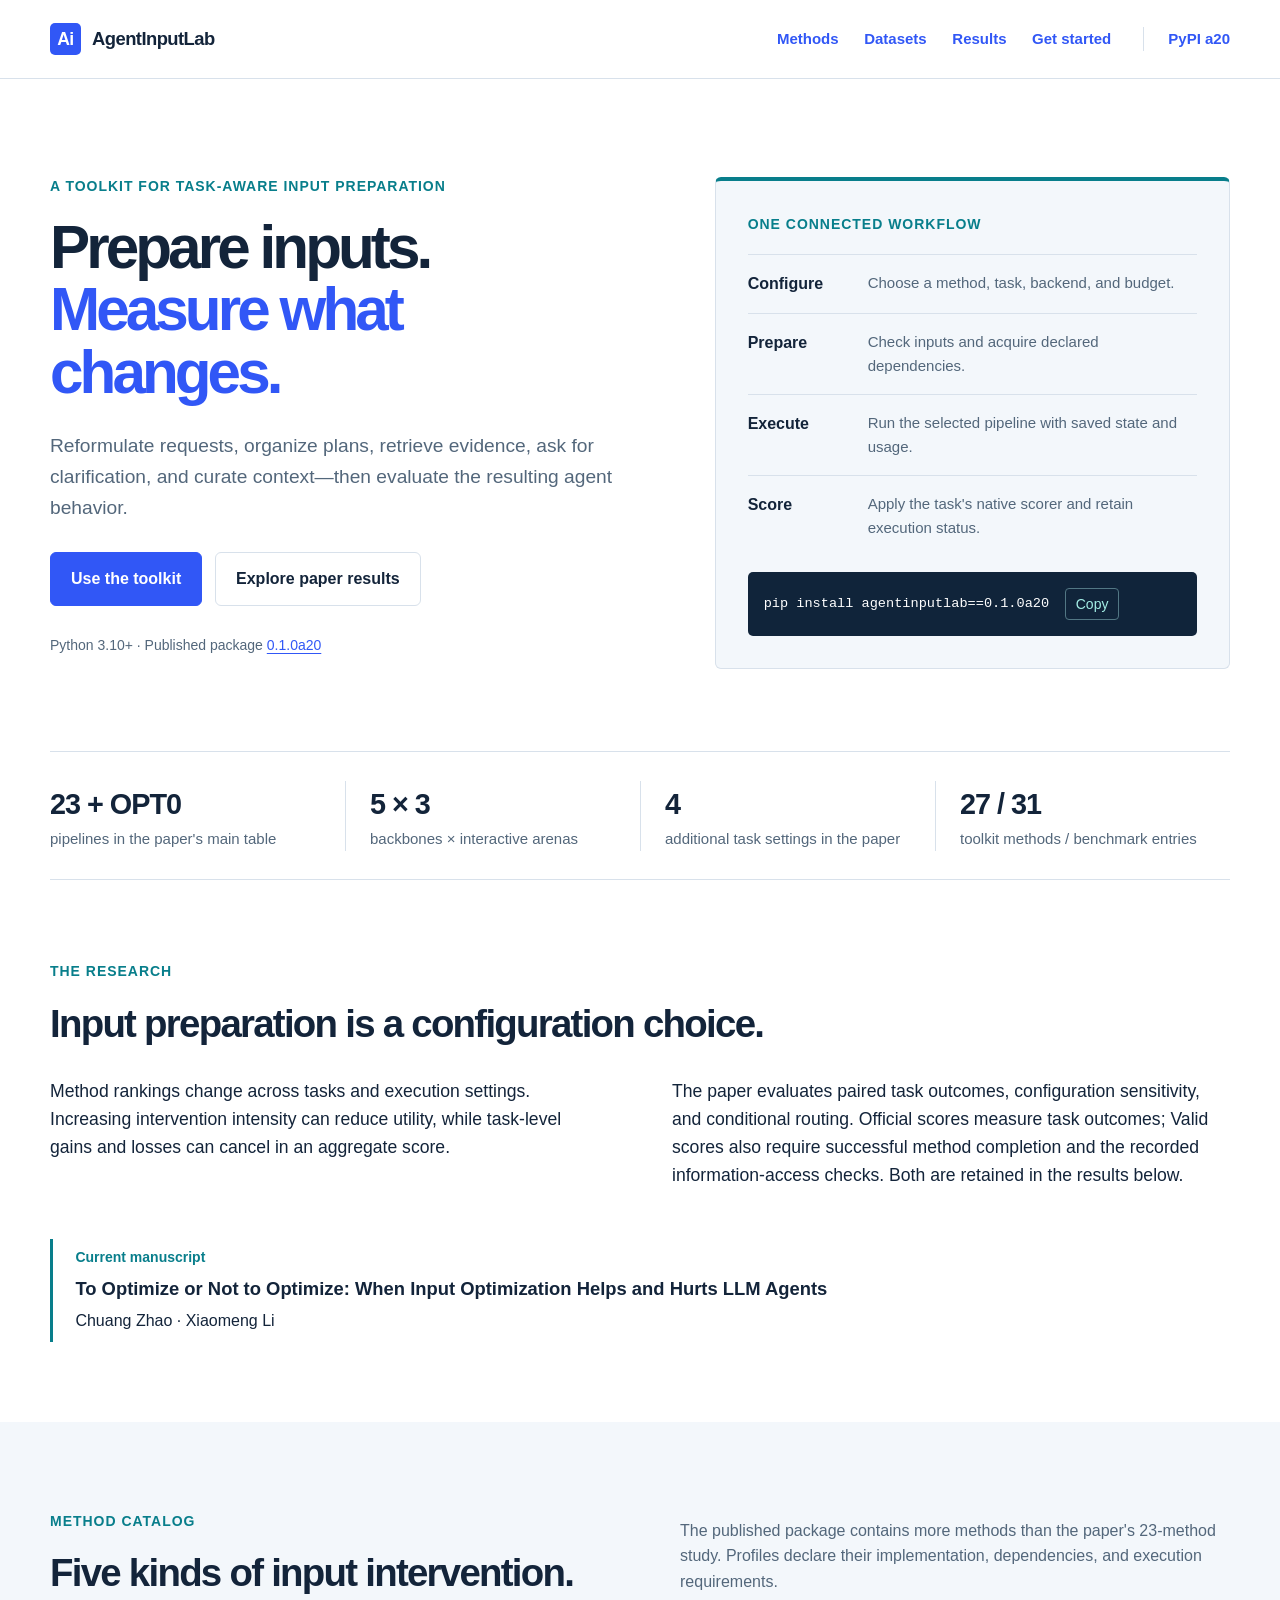
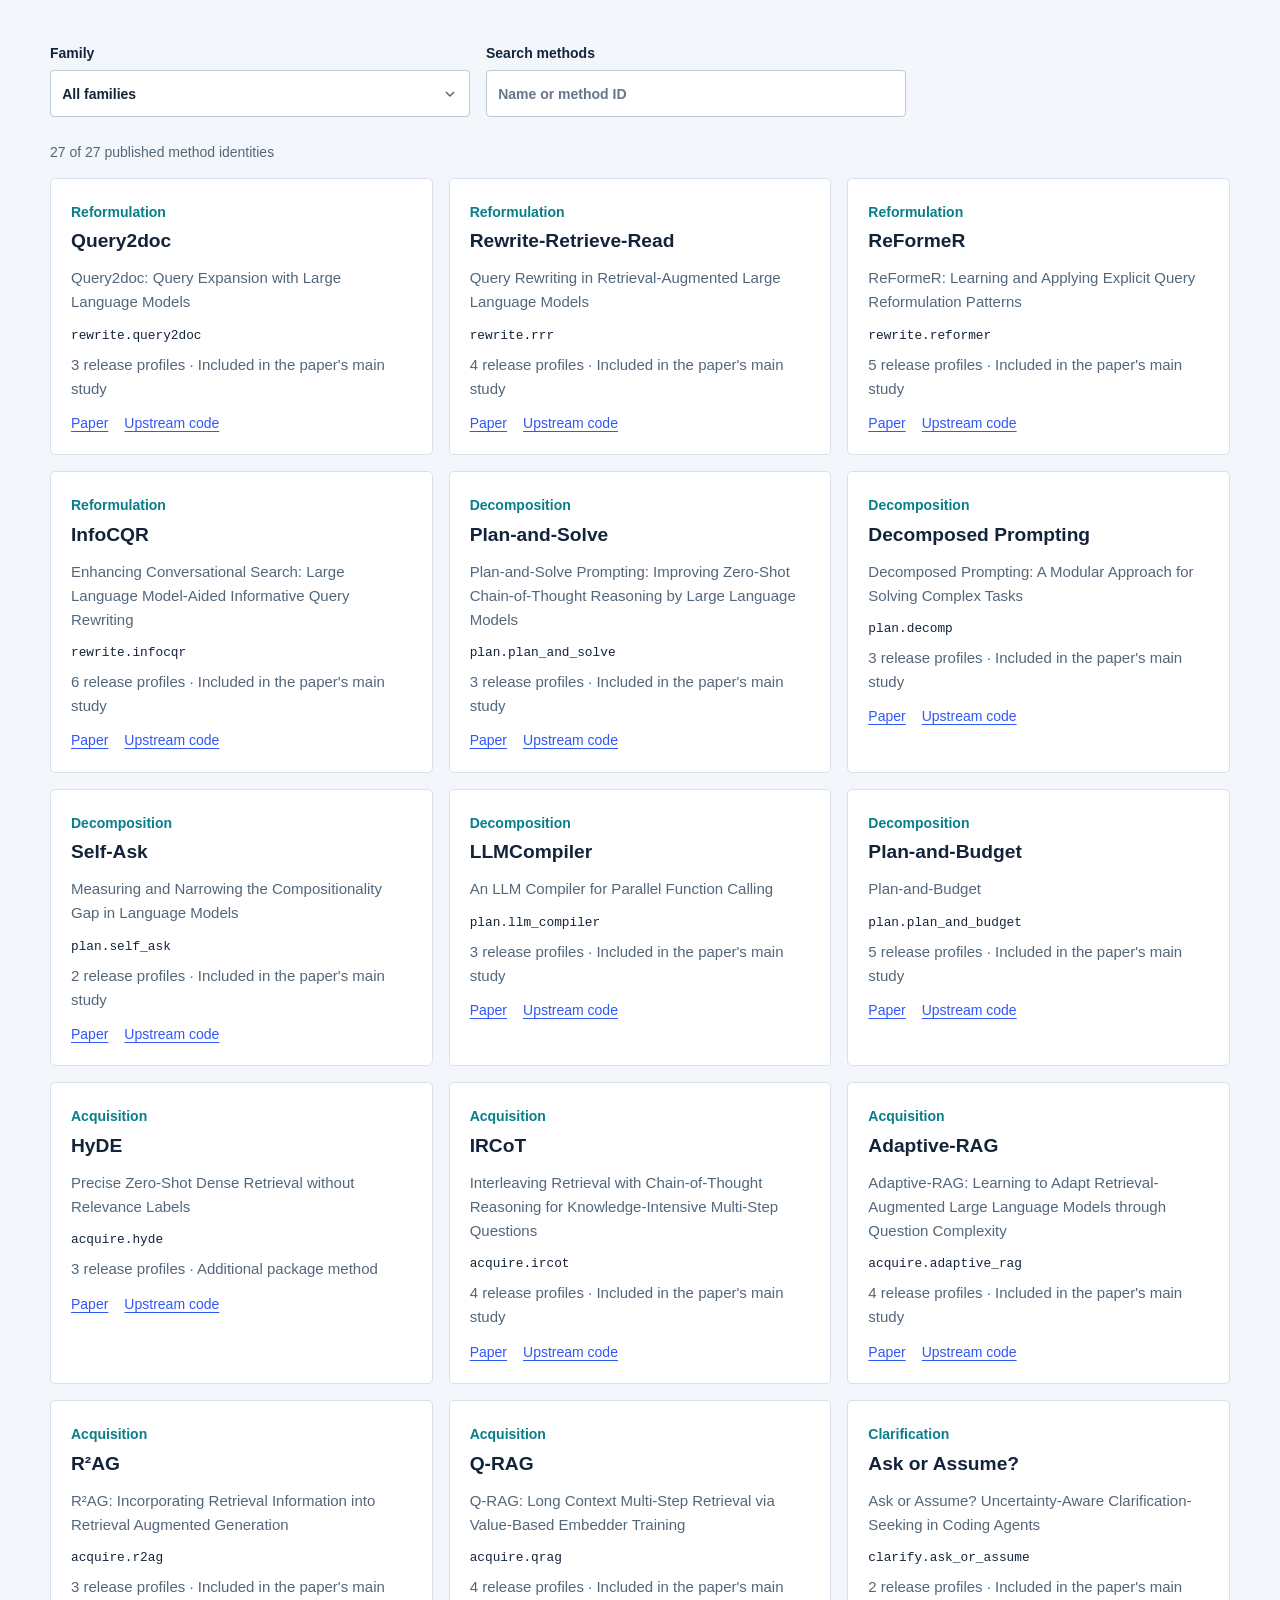
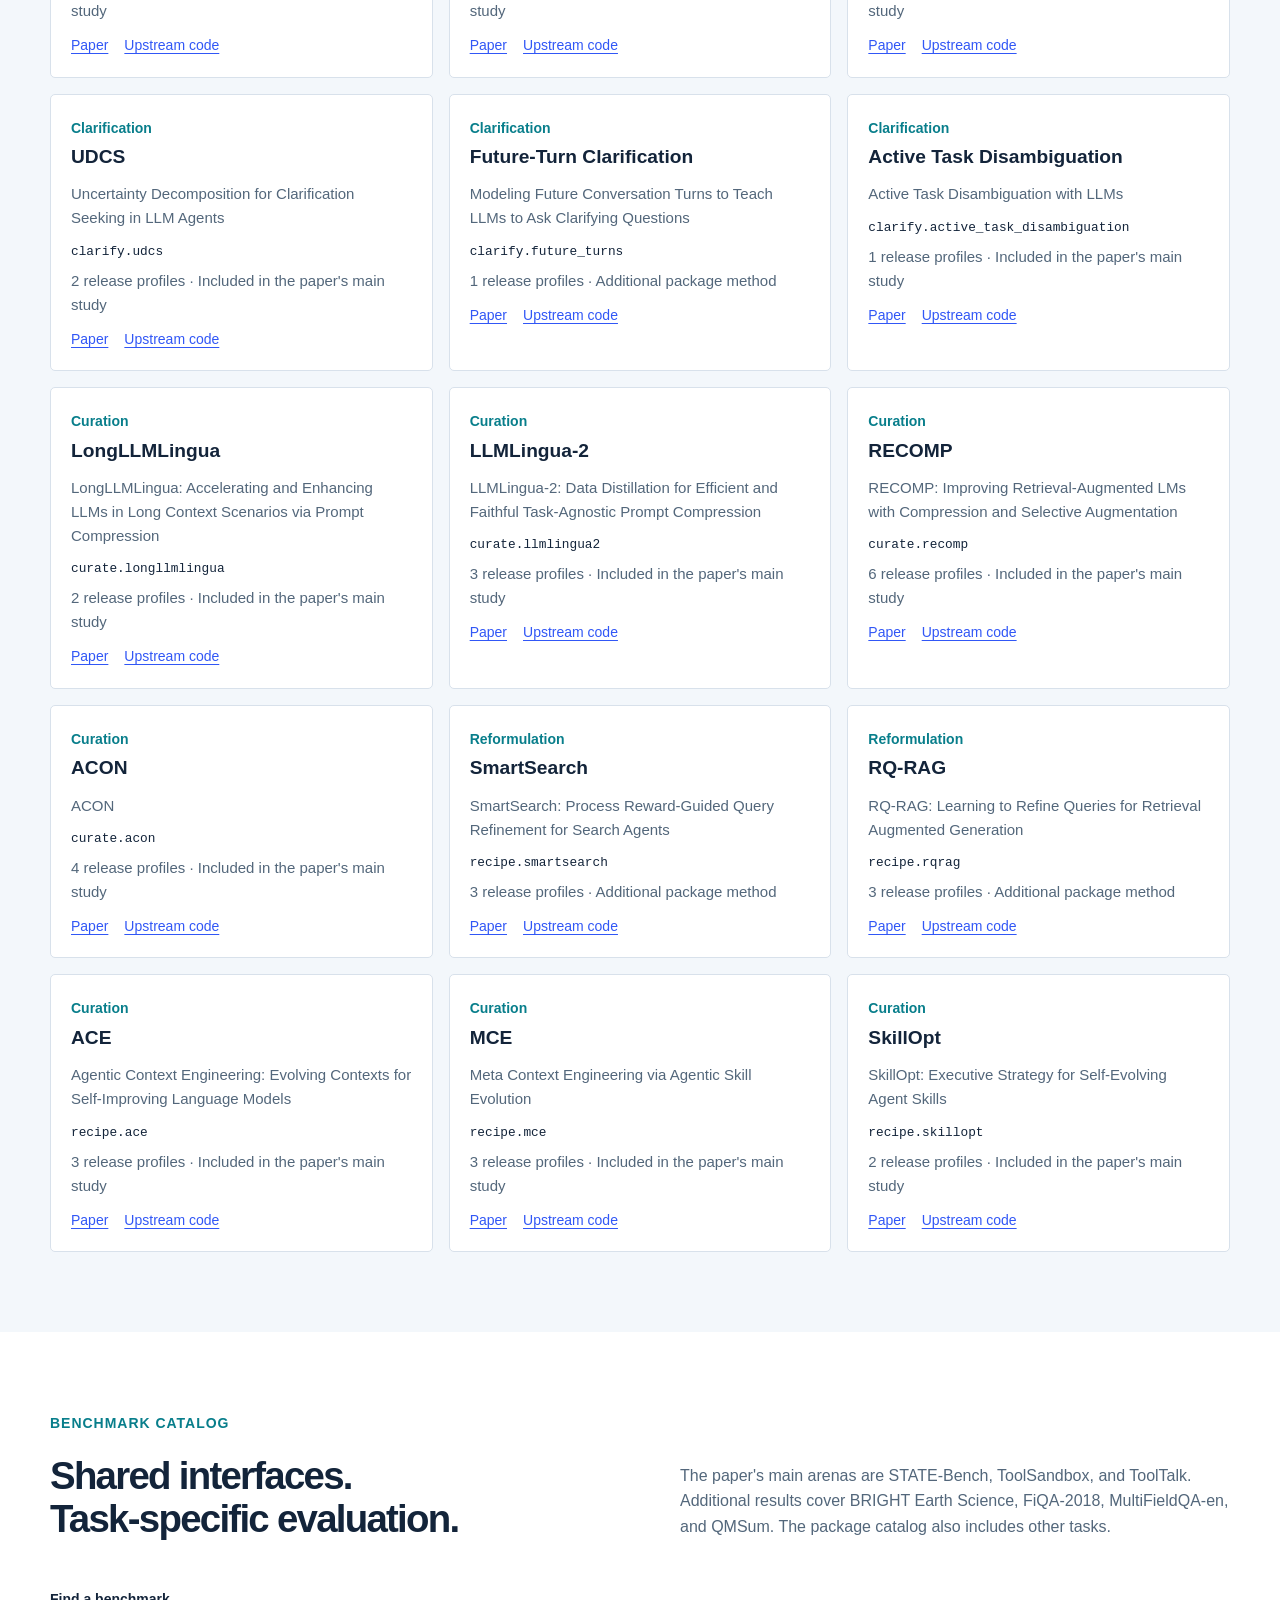
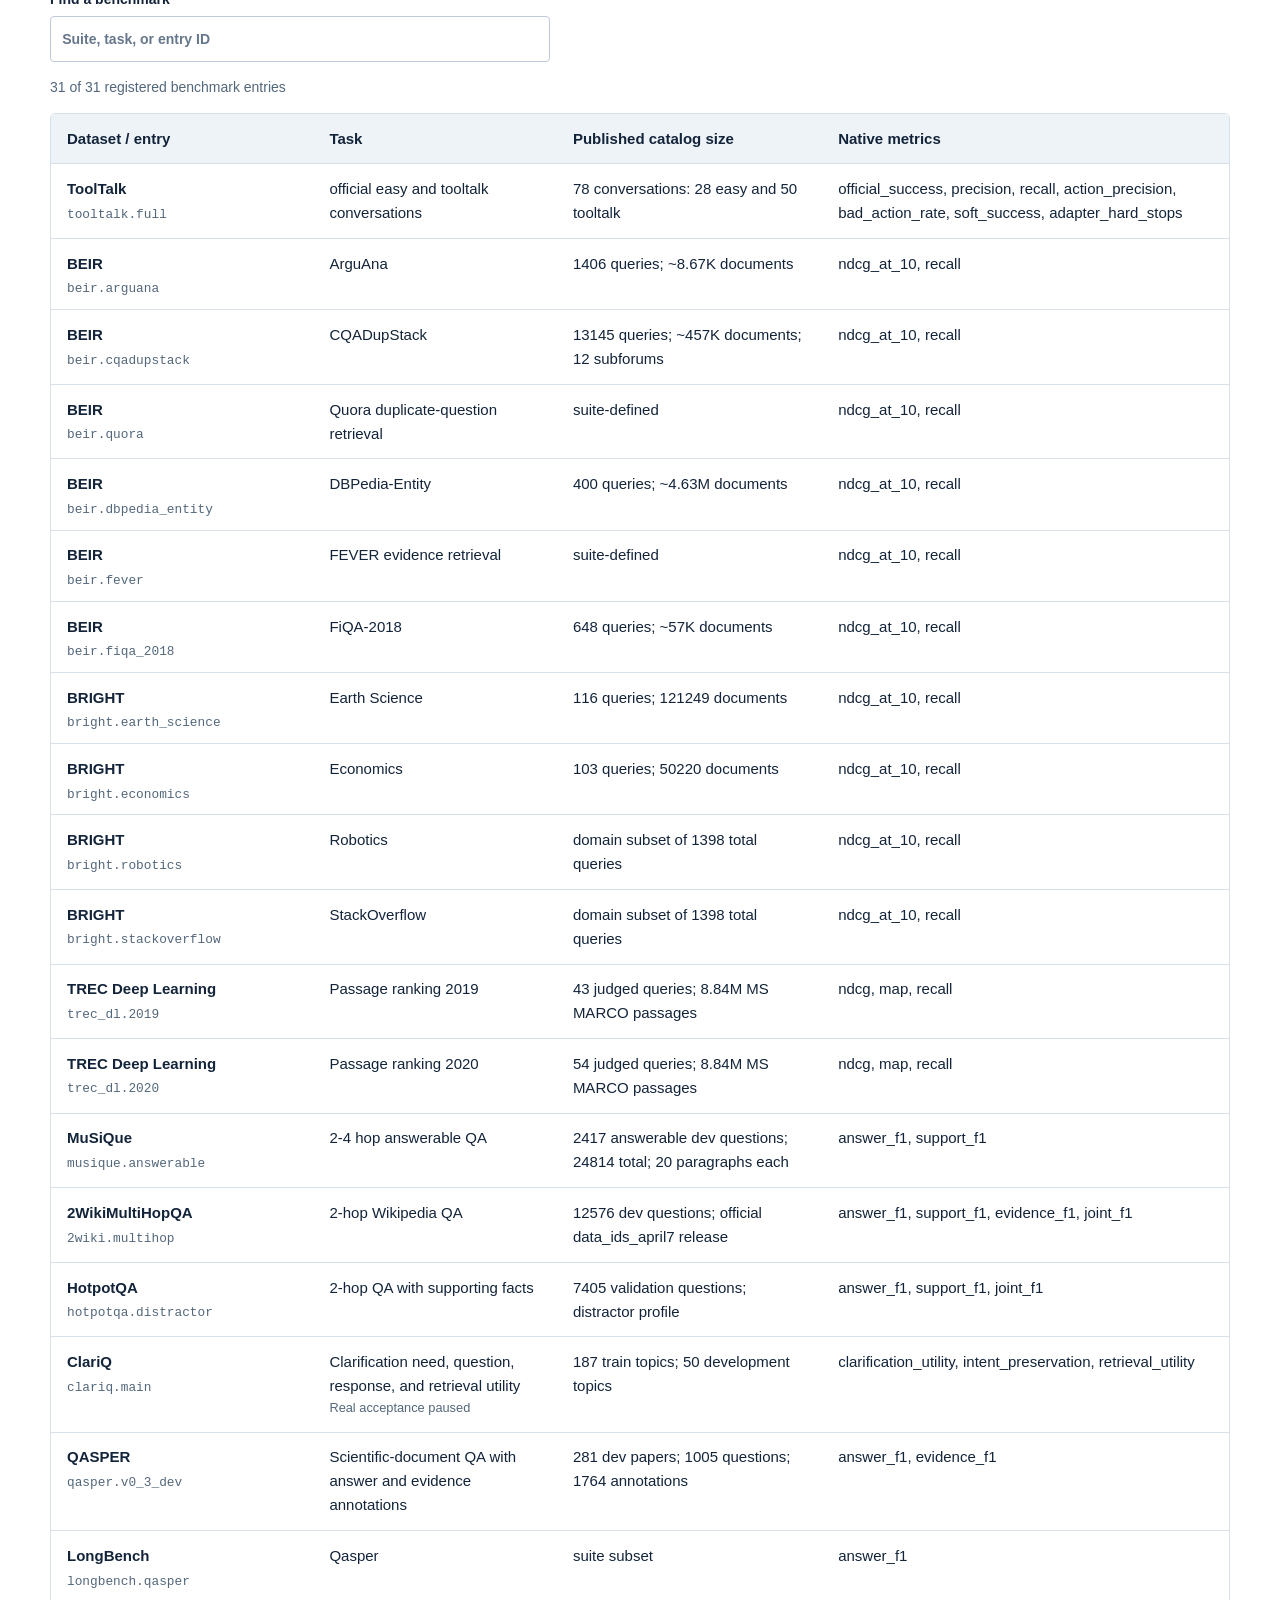
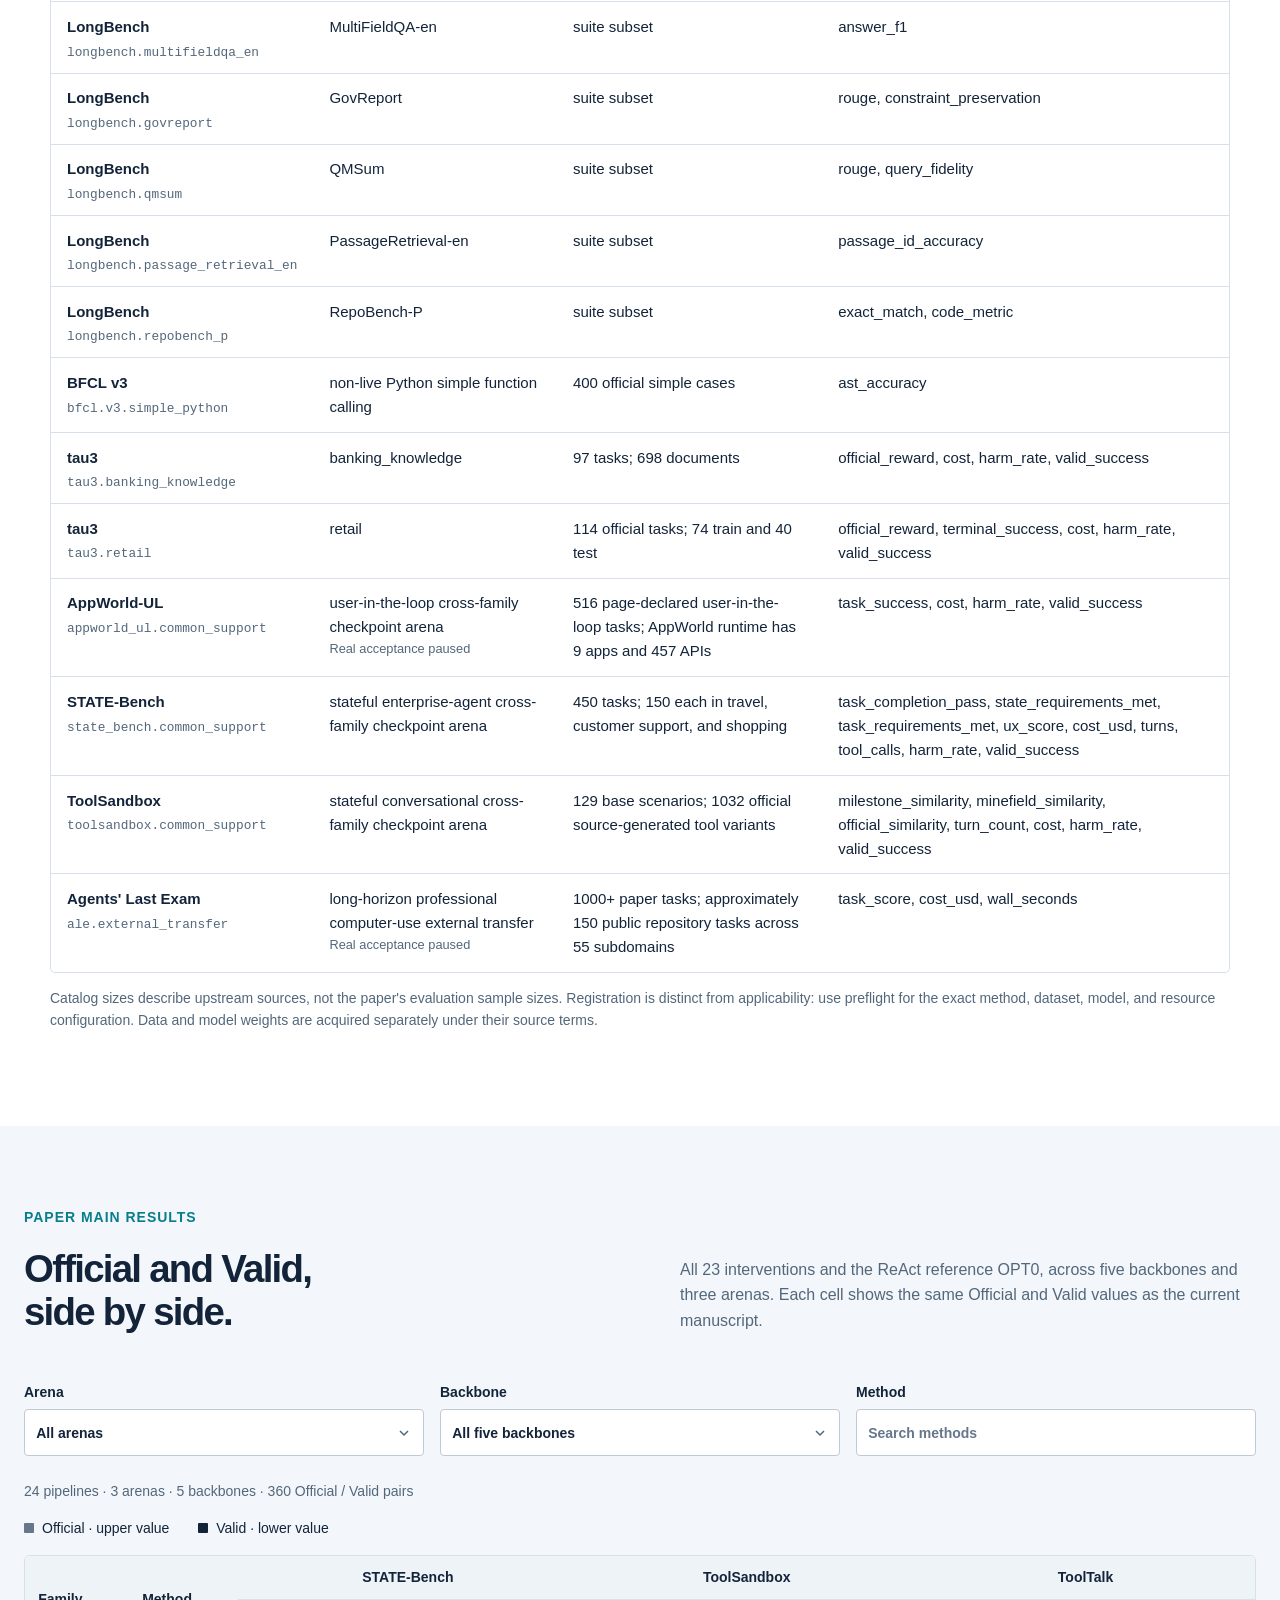
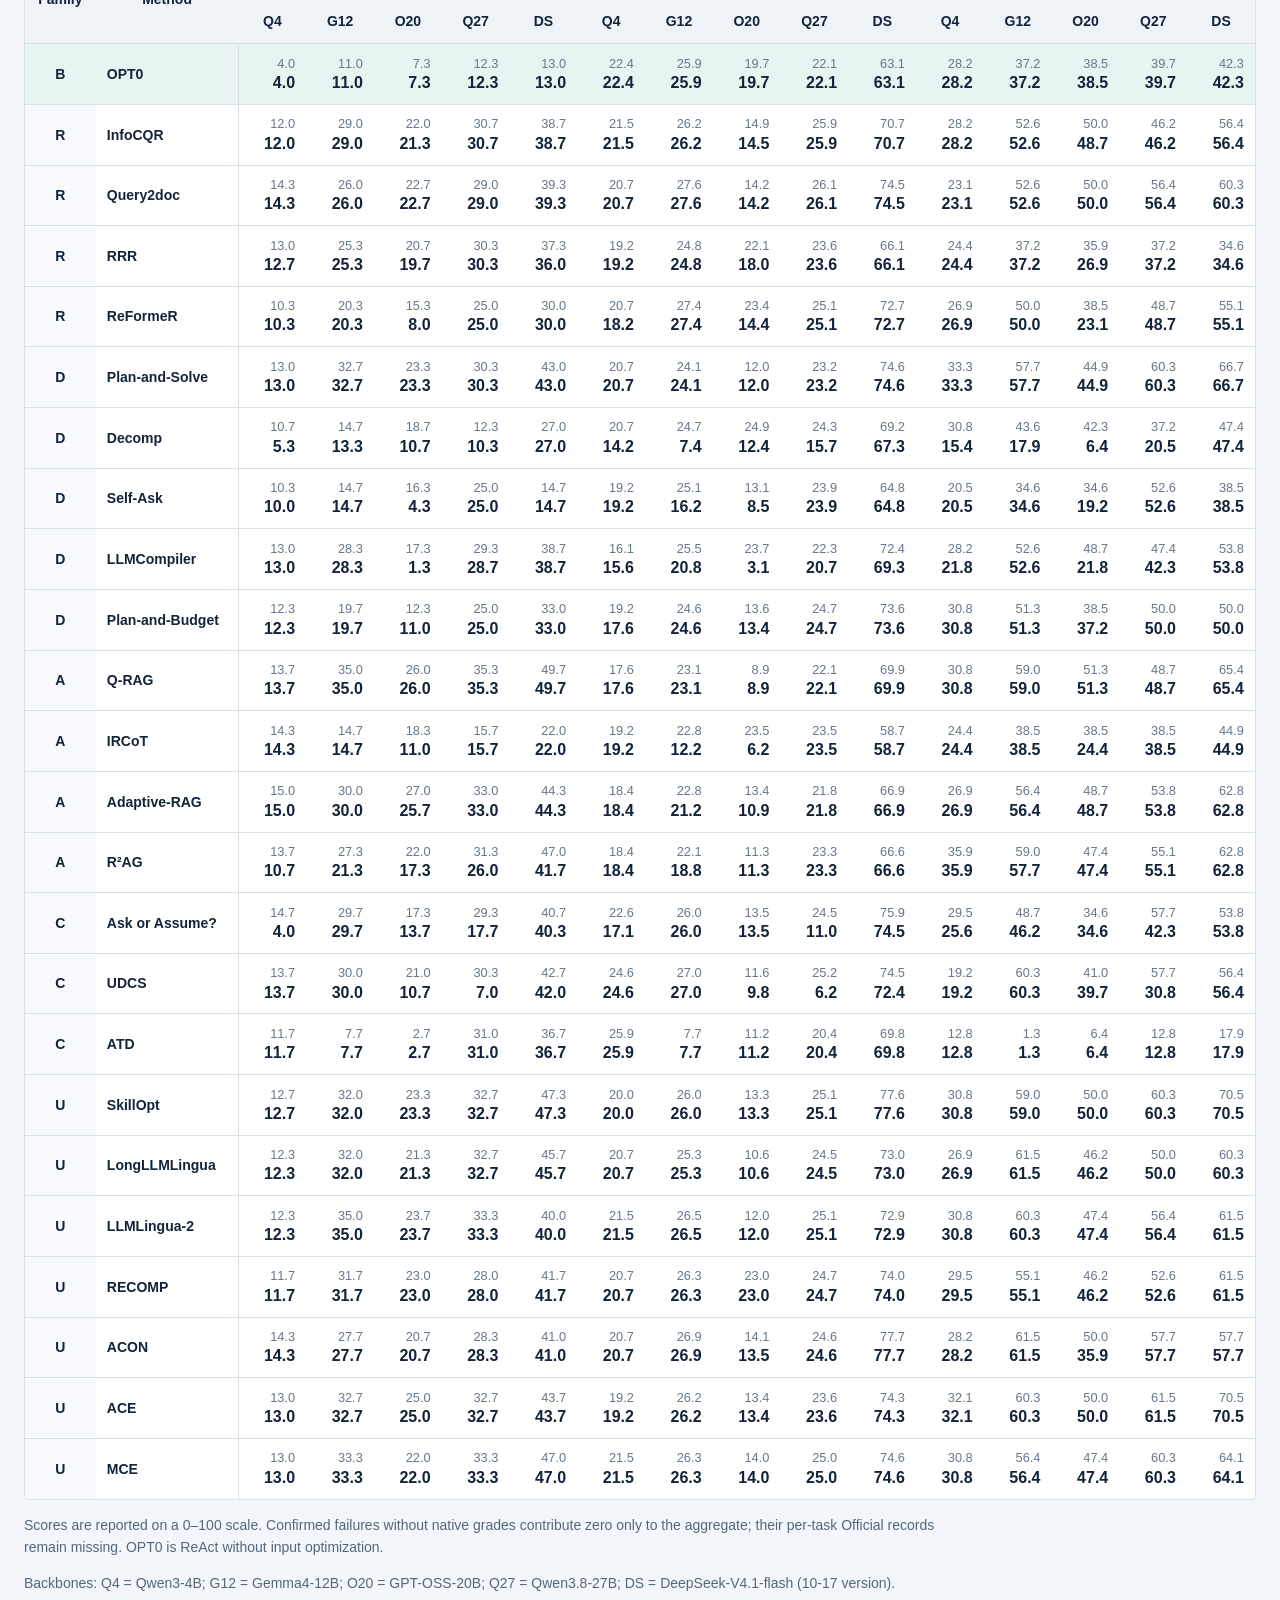
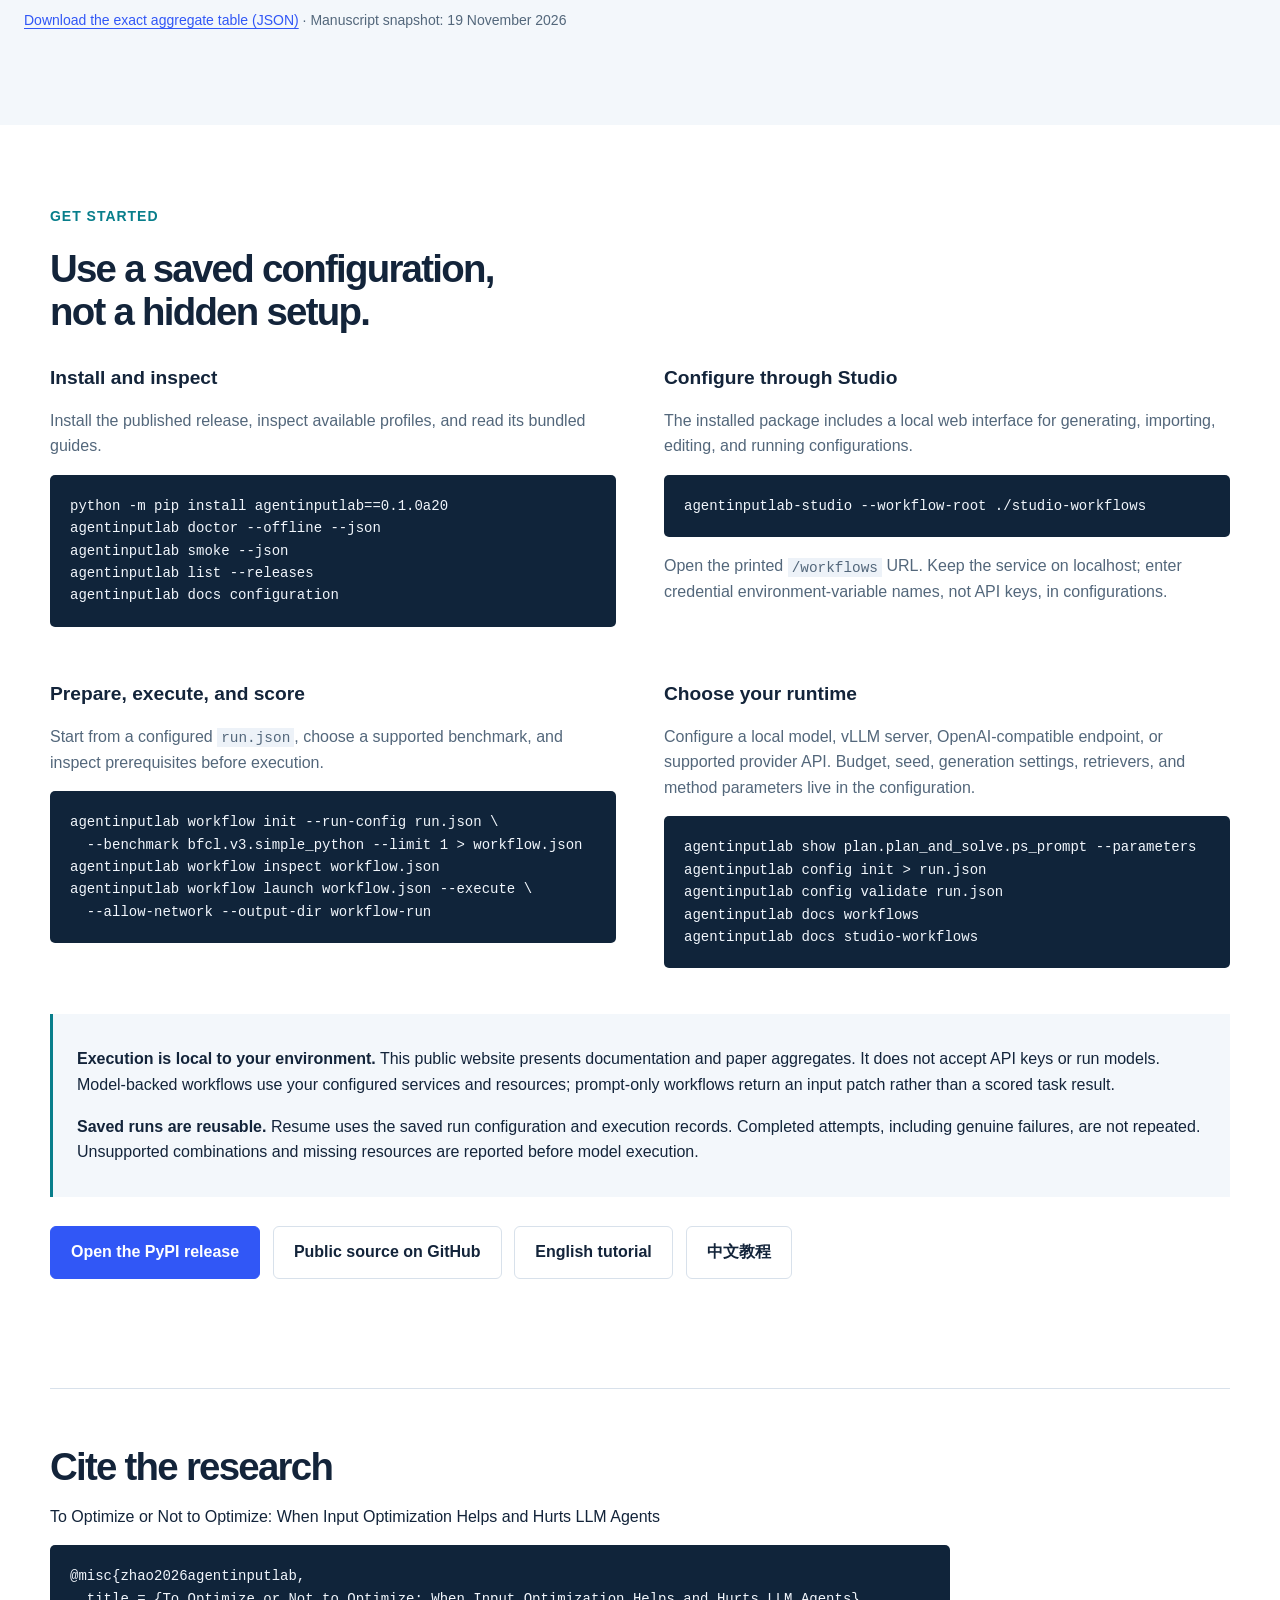
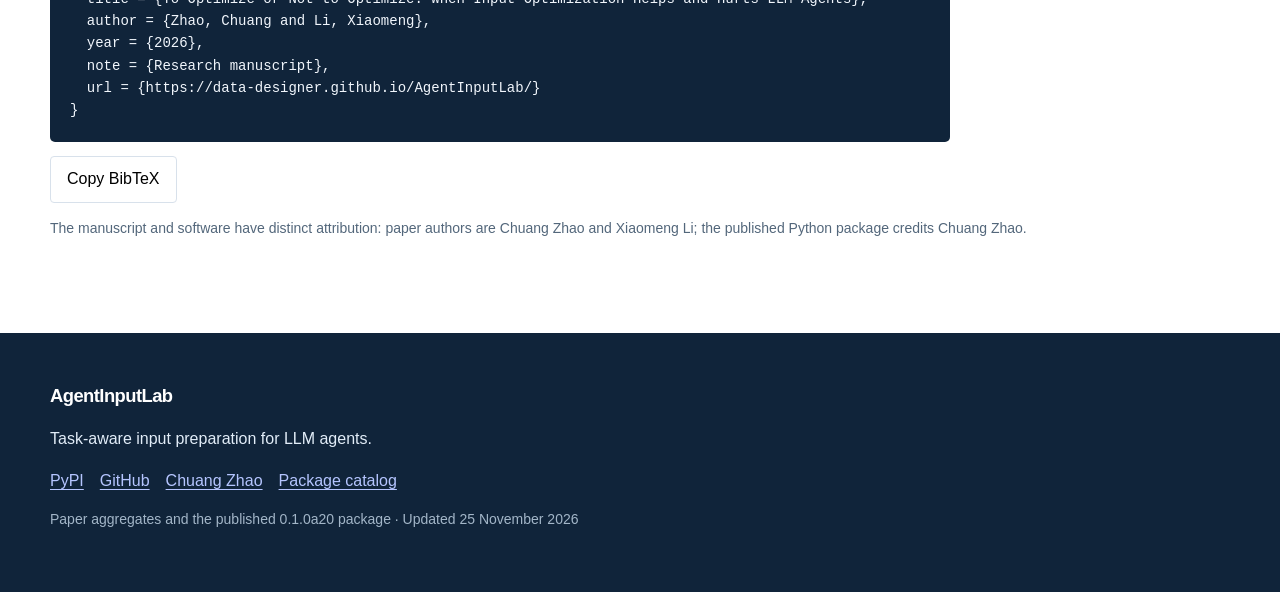
==== commit 7d300bc6: "Sync AgentInputLab a20 release metadata" ====
--- a/AgentInputLab/index.html
+++ b/AgentInputLab/index.html
@@ -12,18 +12,18 @@
 </head>
 <body>
 <a class="skip" href="#main">Skip to content</a>
-<header><div class="shell nav"><a class="brand" href="#main"><span class="brand-mark">Ai</span>AgentInputLab</a><nav aria-label="Main navigation"><a href="#methods">Methods</a><a href="#datasets">Datasets</a><a href="#results">Results</a><a href="#use">Get started</a></nav><a class="nav-release" href="https://pypi.org/project/agentinputlab/0.1.0a19/">PyPI a19</a></div></header>
+<header><div class="shell nav"><a class="brand" href="#main"><span class="brand-mark">Ai</span>AgentInputLab</a><nav aria-label="Main navigation"><a href="#methods">Methods</a><a href="#datasets">Datasets</a><a href="#results">Results</a><a href="#use">Get started</a></nav><a class="nav-release" href="https://pypi.org/project/agentinputlab/0.1.0a20/">PyPI a20</a></div></header>
 <main id="main">
   <section class="hero shell">
-    <div><p class="eyebrow">A toolkit for task-aware input preparation</p><h1>Prepare inputs.<br><span>Measure what changes.</span></h1><p class="lead">Reformulate requests, organize plans, retrieve evidence, ask for clarification, and curate context—then evaluate the resulting agent behavior.</p><div class="actions"><a class="button primary" href="#use">Use the toolkit</a><a class="button" href="#results">Explore paper results</a></div><p class="small">Python 3.10+ · Published package <a href="https://pypi.org/project/agentinputlab/0.1.0a19/">0.1.0a19</a></p></div>
-    <div class="hero-panel"><p class="eyebrow">One connected workflow</p><ol class="workflow"><li><strong>Configure</strong><span>Choose a method, task, backend, and budget.</span></li><li><strong>Prepare</strong><span>Check inputs and acquire declared dependencies.</span></li><li><strong>Execute</strong><span>Run the selected pipeline with saved state and usage.</span></li><li><strong>Score</strong><span>Apply the task's native scorer and retain execution status.</span></li></ol><div class="install"><code>pip install agentinputlab==0.1.0a19</code><button data-copy="pip install agentinputlab==0.1.0a19" aria-label="Copy install command">Copy</button></div></div>
+    <div><p class="eyebrow">A toolkit for task-aware input preparation</p><h1>Prepare inputs.<br><span>Measure what changes.</span></h1><p class="lead">Reformulate requests, organize plans, retrieve evidence, ask for clarification, and curate context—then evaluate the resulting agent behavior.</p><div class="actions"><a class="button primary" href="#use">Use the toolkit</a><a class="button" href="#results">Explore paper results</a></div><p class="small">Python 3.10+ · Published package <a href="https://pypi.org/project/agentinputlab/0.1.0a20/">0.1.0a20</a></p></div>
+    <div class="hero-panel"><p class="eyebrow">One connected workflow</p><ol class="workflow"><li><strong>Configure</strong><span>Choose a method, task, backend, and budget.</span></li><li><strong>Prepare</strong><span>Check inputs and acquire declared dependencies.</span></li><li><strong>Execute</strong><span>Run the selected pipeline with saved state and usage.</span></li><li><strong>Score</strong><span>Apply the task's native scorer and retain execution status.</span></li></ol><div class="install"><code>pip install agentinputlab==0.1.0a20</code><button data-copy="pip install agentinputlab==0.1.0a20" aria-label="Copy install command">Copy</button></div></div>
   </section>
   <section class="facts shell" aria-label="Study and toolkit scope"><div><strong>23 + OPT0</strong><span>pipelines in the paper's main table</span></div><div><strong>5 × 3</strong><span>backbones × interactive arenas</span></div><div><strong>4</strong><span>additional task settings in the paper</span></div><div><strong id="catalog-count">27 / 31</strong><span>toolkit methods / benchmark entries</span></div></section>
   <section id="research" class="section shell"><div class="section-head"><p class="eyebrow">The research</p><h2>Input preparation is a configuration choice.</h2></div><div class="research-grid"><p>Method rankings change across tasks and execution settings. Increasing intervention intensity can reduce utility, while task-level gains and losses can cancel in an aggregate score.</p><p>The paper evaluates paired task outcomes, configuration sensitivity, and conditional routing. Official scores measure task outcomes; Valid scores also require successful method completion and the recorded information-access checks. Both are retained in the results below.</p></div><div class="paper-note"><span>Current manuscript</span><h3 id="paper-title">To Optimize or Not to Optimize: When Input Optimization Helps and Hurts LLM Agents</h3><p>Chuang Zhao · Xiaomeng Li</p></div></section>
   <section id="methods" class="section tinted"><div class="shell"><div class="section-head split"><div><p class="eyebrow">Method catalog</p><h2>Five kinds of input intervention.</h2></div><p>The published package contains more methods than the paper's 23-method study. Profiles declare their implementation, dependencies, and execution requirements.</p></div><div class="controls"><label>Family<select id="method-family"><option value="all">All families</option><option value="reformulate">Reformulation</option><option value="decompose">Decomposition</option><option value="acquire">Acquisition</option><option value="clarify">Clarification</option><option value="curate">Curation</option></select></label><label>Search methods<input id="method-query" type="search" placeholder="Name or method ID"></label></div><p id="method-count" class="small" aria-live="polite"></p><div id="method-list" class="method-list"></div></div></section>
   <section id="datasets" class="section shell"><div class="section-head split"><div><p class="eyebrow">Benchmark catalog</p><h2>Shared interfaces.<br>Task-specific evaluation.</h2></div><p>The paper's main arenas are STATE-Bench, ToolSandbox, and ToolTalk. Additional results cover BRIGHT Earth Science, FiQA-2018, MultiFieldQA-en, and QMSum. The package catalog also includes other tasks.</p></div><label class="search-wide">Find a benchmark<input id="dataset-query" type="search" placeholder="Suite, task, or entry ID"></label><p id="dataset-count" class="small" aria-live="polite"></p><div class="table-wrap" role="region" aria-label="Dataset catalog" tabindex="0"><table><thead><tr><th>Dataset / entry</th><th>Task</th><th>Published catalog size</th><th>Native metrics</th></tr></thead><tbody id="dataset-list"></tbody></table></div><p class="small">Catalog sizes describe upstream sources, not the paper's evaluation sample sizes. Registration is distinct from applicability: use preflight for the exact method, dataset, model, and resource configuration. Data and model weights are acquired separately under their source terms.</p></section>
   <section id="results" class="section tinted"><div class="shell wide"><div class="section-head split"><div><p class="eyebrow">Paper main results</p><h2>Official and Valid,<br>side by side.</h2></div><p>All 23 interventions and the ReAct reference OPT0, across five backbones and three arenas. Each cell shows the same Official and Valid values as the current manuscript.</p></div><div class="controls results-controls"><label>Arena<select id="result-arena"><option value="all">All arenas</option></select></label><label>Backbone<select id="result-model"><option value="all">All five backbones</option></select></label><label>Method<input type="search" id="result-query" placeholder="Search methods"></label></div><p id="result-count" class="small" aria-live="polite"></p><div class="score-key"><span><i class="official-key"></i>Official · upper value</span><span><i class="valid-key"></i>Valid · lower value</span></div><div class="table-wrap results-wrap" role="region" aria-label="Paper results; scroll horizontally for all models" tabindex="0"><table id="result-table"><caption class="sr-only">Official and Valid scores for 24 pipelines, five models, and three arenas</caption><thead id="result-head"></thead><tbody id="result-body"></tbody></table></div><div class="result-notes"><p>Scores are reported on a 0–100 scale. Confirmed failures without native grades contribute zero only to the aggregate; their per-task Official records remain missing. OPT0 is ReAct without input optimization.</p><p>Backbones: Q4 = Qwen3-4B; G12 = Gemma4-12B; O20 = GPT-OSS-20B; Q27 = Qwen3.8-27B; DS = DeepSeek-V4.1-flash (10-17 version).</p><p><a href="./paper-results.json" download>Download the exact aggregate table (JSON)</a> · <span id="source-date">Manuscript snapshot: 19 November 2026</span></p></div></div></section>
-  <section id="use" class="section shell"><div class="section-head"><p class="eyebrow">Get started</p><h2>Use a saved configuration,<br>not a hidden setup.</h2></div><div class="guide-grid"><article><h3>Install and inspect</h3><p>Install the published release, inspect available profiles, and read its bundled guides.</p><pre><code>python -m pip install agentinputlab==0.1.0a19
+  <section id="use" class="section shell"><div class="section-head"><p class="eyebrow">Get started</p><h2>Use a saved configuration,<br>not a hidden setup.</h2></div><div class="guide-grid"><article><h3>Install and inspect</h3><p>Install the published release, inspect available profiles, and read its bundled guides.</p><pre><code>python -m pip install agentinputlab==0.1.0a20
 agentinputlab doctor --offline --json
 agentinputlab smoke --json
 agentinputlab list --releases
@@ -35,10 +35,10 @@
 agentinputlab config init > run.json
 agentinputlab config validate run.json
 agentinputlab docs workflows
-agentinputlab docs studio-workflows</code></pre></article></div><div class="usage-note"><p><strong>Execution is local to your environment.</strong> This public website presents documentation and paper aggregates. It does not accept API keys or run models. Model-backed workflows use your configured services and resources; prompt-only workflows return an input patch rather than a scored task result.</p><p><strong>Saved runs are reusable.</strong> Resume uses the saved run configuration and execution records. Completed attempts, including genuine failures, are not repeated. Unsupported combinations and missing resources are reported before model execution.</p></div><div class="actions"><a class="button primary" href="https://pypi.org/project/agentinputlab/0.1.0a19/">Open the PyPI release</a><a class="button" href="https://github.com/Data-Designer/AgentInputLab-toolkit">Public source on GitHub</a><a class="button" href="https://github.com/Data-Designer/AgentInputLab-toolkit/blob/main/docs/tutorial.md">English tutorial</a><a class="button" href="https://github.com/Data-Designer/AgentInputLab-toolkit/blob/main/docs/tutorial.zh-CN.md" lang="zh-CN">中文教程</a></div></section>
+agentinputlab docs studio-workflows</code></pre></article></div><div class="usage-note"><p><strong>Execution is local to your environment.</strong> This public website presents documentation and paper aggregates. It does not accept API keys or run models. Model-backed workflows use your configured services and resources; prompt-only workflows return an input patch rather than a scored task result.</p><p><strong>Saved runs are reusable.</strong> Resume uses the saved run configuration and execution records. Completed attempts, including genuine failures, are not repeated. Unsupported combinations and missing resources are reported before model execution.</p></div><div class="actions"><a class="button primary" href="https://pypi.org/project/agentinputlab/0.1.0a20/">Open the PyPI release</a><a class="button" href="https://github.com/Data-Designer/AgentInputLab-toolkit">Public source on GitHub</a><a class="button" href="https://github.com/Data-Designer/AgentInputLab-toolkit/blob/main/docs/tutorial.md">English tutorial</a><a class="button" href="https://github.com/Data-Designer/AgentInputLab-toolkit/blob/main/docs/tutorial.zh-CN.md" lang="zh-CN">中文教程</a></div></section>
   <section class="section citation shell"><h2>Cite the research</h2><p id="citation-title">To Optimize or Not to Optimize: When Input Optimization Helps and Hurts LLM Agents</p><pre><code id="citation-code"></code></pre><button id="copy-citation">Copy BibTeX</button><p class="small">The manuscript and software have distinct attribution: paper authors are Chuang Zhao and Xiaomeng Li; the published Python package credits Chuang Zhao.</p></section>
 </main>
-<footer><div class="shell"><a class="brand" href="#main">AgentInputLab</a><p>Task-aware input preparation for LLM agents.</p><div><a href="https://pypi.org/project/agentinputlab/">PyPI</a><a href="https://github.com/Data-Designer/AgentInputLab-toolkit">GitHub</a><a href="https://data-designer.github.io/">Chuang Zhao</a><a href="./catalog.json" download>Package catalog</a></div><p class="small">Paper aggregates and the published 0.1.0a19 package · Updated 24 November 2026</p></div></footer>
+<footer><div class="shell"><a class="brand" href="#main">AgentInputLab</a><p>Task-aware input preparation for LLM agents.</p><div><a href="https://pypi.org/project/agentinputlab/">PyPI</a><a href="https://github.com/Data-Designer/AgentInputLab-toolkit">GitHub</a><a href="https://data-designer.github.io/">Chuang Zhao</a><a href="./catalog.json" download>Package catalog</a></div><p class="small">Paper aggregates and the published 0.1.0a20 package · Updated 25 November 2026</p></div></footer>
 <div id="notification" role="status" aria-live="polite"></div>
 <noscript><p class="shell">JavaScript enables catalog filtering and the results table. Download <a href="./paper-results.json">paper results</a> and <a href="./catalog.json">the package catalog</a> directly.</p></noscript>
 </body>
